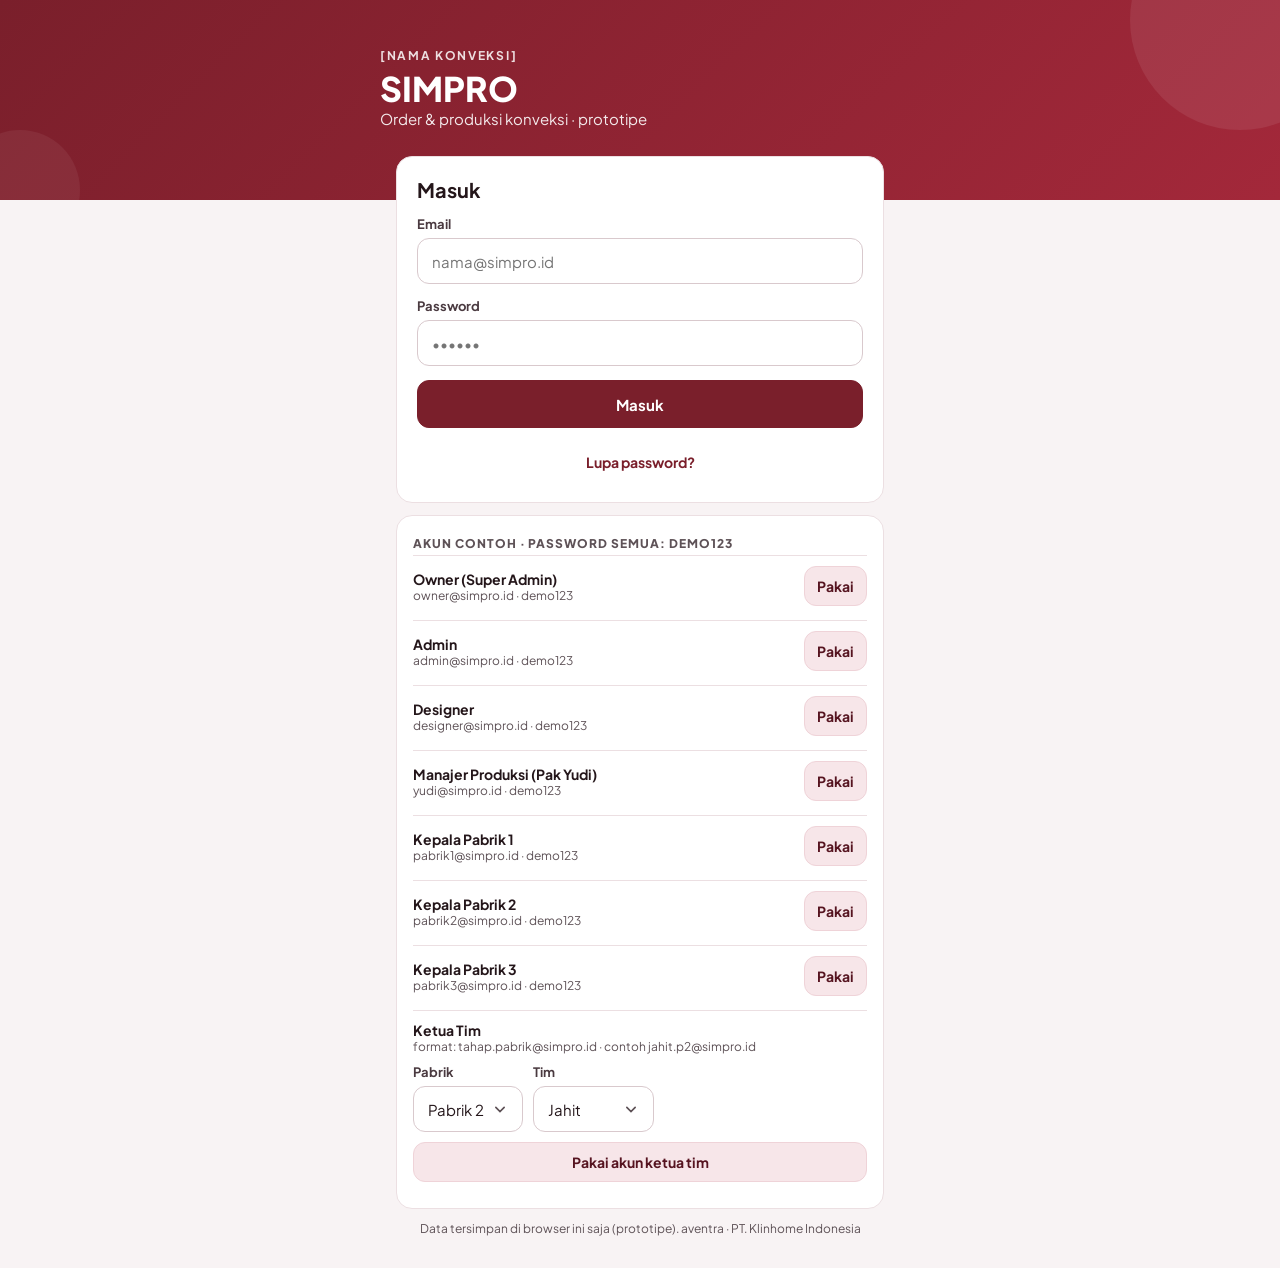
==== indokonveksi/index.html @ 664aac43 "Rename index (29).html to index.html" ====
<!doctype html>
<html lang="id">
<head>
<meta charset="utf-8">
<meta name="viewport" content="width=device-width, initial-scale=1, viewport-fit=cover">
<meta name="theme-color" content="#7A1F2B">
<title>SIMPRO Konveksi · Prototipe</title>
<link rel="preconnect" href="https://fonts.googleapis.com">
<link href="https://fonts.googleapis.com/css2?family=Plus+Jakarta+Sans:wght@400;500;600;700;800&display=swap" rel="stylesheet">
<style>
:root{
  --m:#7A1F2B; --m2:#A3283A; --md:#561420; --tint:#F7E6E9; --tint2:#EFD3D8;
  --ink:#24161A; --muted:#5E5257; --bg:#F8F3F4; --line:#ECDfE2; --card:#FFFFFF;
  --ok:#15803D; --okbg:#DCFCE7; --bad:#B91C1C; --badbg:#FEE2E2; --warn:#B45309; --warnbg:#FEF3C7;
  --blue:#1E3A8A; --bluebg:#E0E9FF;
  --grad:linear-gradient(135deg,#7A1F2B 0%,#A3283A 100%);
}
*{box-sizing:border-box}
html,body{margin:0;background:var(--bg);color:var(--ink);font-family:'Plus Jakarta Sans',system-ui,-apple-system,sans-serif;-webkit-tap-highlight-color:transparent}
html.no-scroll{overflow:hidden}
body{min-height:100vh}
a{color:var(--m)}
button,input,select,textarea{font-family:inherit;font-size:15px;color:var(--ink)}
img{max-width:100%}
.hidden{display:none!important}

/* layout */
.app{display:flex;min-height:100vh}
.side{display:none}
.col{flex:1;min-width:0;display:flex;flex-direction:column}
.hd{position:sticky;top:0;z-index:20;background:var(--grad);color:#fff;overflow:hidden;padding:14px 16px 16px}
.hd::before,.hd::after,.hero::before,.bn::before{content:"";position:absolute;border-radius:50%;background:rgba(255,255,255,.07);pointer-events:none}
.hd::before{width:180px;height:180px;right:-50px;top:-80px}
.hd::after{width:90px;height:90px;right:80px;top:30px;background:rgba(255,255,255,.05)}
.hd-row{position:relative;display:flex;align-items:center;gap:6px;max-width:880px;margin:0 auto}
.hd-t{flex:1;min-width:0}
.hd-t b{display:block;font-size:19px;line-height:25px;font-weight:800;white-space:nowrap;overflow:hidden;text-overflow:ellipsis}
.hd-t span{display:block;font-size:13px;color:rgba(255,255,255,.85);white-space:nowrap;overflow:hidden;text-overflow:ellipsis}
.ib{position:relative;width:44px;height:44px;flex:none;display:flex;align-items:center;justify-content:center;border:none;background:transparent;color:#fff;border-radius:12px;cursor:pointer;text-decoration:none}
.ib:active{background:rgba(255,255,255,.12)}
.dot{position:absolute;top:6px;right:5px;min-width:18px;height:18px;padding:0 5px;border-radius:9px;background:#FCD34D;color:#5A1420;font-size:11px;font-weight:800;display:flex;align-items:center;justify-content:center;animation:pulse 1.6s ease-in-out infinite}
@keyframes pulse{0%,100%{box-shadow:0 0 0 0 rgba(252,211,77,.6)}50%{box-shadow:0 0 0 6px rgba(252,211,77,0)}}
.mn{width:100%;max-width:880px;margin:0 auto;padding:16px 16px 100px;display:flex;flex-direction:column;gap:12px}
.hero{position:relative;overflow:hidden;background:var(--grad);color:#fff;border-radius:0 0 22px 22px;margin:-16px -16px 0;padding:6px 20px 22px}
.hero::before{width:160px;height:160px;left:-50px;bottom:-90px}
.hero small{display:block;font-size:13px;color:rgba(255,255,255,.85)}
.hero .big{font-size:32px;line-height:38px;font-weight:800}

/* bottom nav */
.bn{position:fixed;left:0;right:0;bottom:0;z-index:30;height:calc(68px + env(safe-area-inset-bottom));padding-bottom:env(safe-area-inset-bottom);display:flex;background:var(--grad);overflow:hidden}
.bn::before{width:150px;height:150px;left:-40px;bottom:-80px}
.bn a,.bn button{position:relative;flex:1;display:flex;flex-direction:column;align-items:center;gap:3px;padding-top:7px;border:none;background:none;color:rgba(255,255,255,.85);font-size:11px;font-weight:600;text-decoration:none;cursor:pointer}
.bn .ic{width:50px;height:30px;border-radius:15px;display:flex;align-items:center;justify-content:center}
.bn .on{color:#fff;font-weight:800}
.bn .on .ic{background:#fff;color:var(--m);animation:pop 1.6s ease}
@keyframes pop{0%{transform:scale(.8)}20%{transform:scale(1.08)}40%,100%{transform:scale(1)}}

@media(min-width:900px){
  .side{display:flex;flex-direction:column;gap:4px;width:250px;flex:none;position:sticky;top:0;height:100vh;padding:20px 14px;background:var(--grad);color:#fff;overflow-y:auto}
  .side .brand{padding:6px 10px 18px}
  .side .brand b{display:block;font-size:22px;font-weight:800}
  .side .brand span{font-size:12px;color:rgba(255,255,255,.8)}
  .side a{display:flex;align-items:center;gap:12px;min-height:44px;padding:0 12px;border-radius:12px;color:rgba(255,255,255,.9);text-decoration:none;font-weight:600;font-size:14px}
  .side a.on{background:#fff;color:var(--m);font-weight:800}
  .side .out{margin-top:auto;background:var(--bad);color:#fff;justify-content:center}
  .bn{display:none}
  .mn{padding-bottom:40px}
}

/* blocks */
.card{background:var(--card);border:1px solid var(--line);border-radius:16px;padding:16px;display:flex;flex-direction:column;gap:10px}
.card.tight{gap:0;padding:4px 16px}
.sec{font-size:12px;font-weight:800;letter-spacing:.08em;color:var(--muted);margin-top:4px;text-transform:uppercase}
.row{display:flex;gap:10px;align-items:center}
.row>*{min-width:0}
.wrap{flex-wrap:wrap}
.grow{flex:1}
.grid2{display:grid;grid-template-columns:repeat(2,minmax(0,1fr));gap:10px}
@media(min-width:700px){.grid4{grid-template-columns:repeat(4,minmax(0,1fr))}}
.stat{background:#fff;border:1px solid var(--line);border-radius:16px;padding:14px;display:flex;flex-direction:column;gap:4px;text-decoration:none;color:var(--ink)}
.stat span{font-size:12px;font-weight:700;color:var(--muted)}
.stat b{font-size:24px;font-weight:800}
.kv{display:flex;justify-content:space-between;gap:12px;font-size:14px;line-height:20px}
.kv span:first-child{color:var(--muted)}
.kv span:last-child{text-align:right;font-weight:600}
.mut{color:var(--muted);font-size:13px}
.small{font-size:12px;color:var(--muted)}
.center{text-align:center}
.li{display:flex;justify-content:space-between;align-items:center;gap:10px;padding:12px 0;border-top:1px solid var(--line);text-decoration:none;color:var(--ink)}
.li:first-child{border-top:none}
.li .t{display:flex;flex-direction:column;gap:2px;min-width:0}
.li .t b{font-size:14px}
.li .t span{font-size:13px;color:var(--muted)}
.pill{display:inline-flex;align-items:center;padding:3px 10px;border-radius:999px;font-size:12px;font-weight:700;white-space:nowrap;background:#F1ECEE;color:#4A3A40}
.pill.ok{background:var(--okbg);color:#14532D}.pill.bad{background:var(--badbg);color:#7F1D1D}.pill.warn{background:var(--warnbg);color:#78350F}.pill.blue{background:var(--bluebg);color:var(--blue)}.pill.m{background:var(--m);color:#fff}
.pills{display:flex;gap:6px;flex-wrap:wrap}

/* buttons & inputs */
.btn{display:flex;align-items:center;justify-content:center;gap:8px;min-height:48px;padding:0 16px;border-radius:12px;font-size:15px;font-weight:700;text-decoration:none;cursor:pointer;border:1px solid var(--m);background:var(--m);color:#fff;width:100%;transition:transform .08s}
.btn:active{transform:scale(.98)}
.btn.ok{background:var(--ok);border-color:var(--ok)}
.btn.danger{background:#fff;color:var(--bad);border:1.5px solid var(--bad)}
.btn.red{background:var(--bad);border-color:var(--bad)}
.btn.light{background:var(--tint);color:var(--md);border-color:var(--tint2)}
.btn.ghost{background:#fff;color:var(--m);border:1.5px solid var(--m)}
.btn.wa{background:#0B7C70;border-color:#0B7C70}
.btn.sm{min-height:40px;font-size:14px;padding:0 12px}
.btn[disabled]{opacity:.5;cursor:not-allowed}
.btns{display:flex;gap:10px}
.btns>*{flex:1}
.shake{animation:shake 2.4s ease-in-out infinite}
@keyframes shake{0%,88%,100%{transform:translateX(0)}90%{transform:translateX(-3px)}92%{transform:translateX(3px)}94%{transform:translateX(-2px)}96%{transform:translateX(2px)}}
.fld{display:flex;flex-direction:column;gap:6px;min-width:0}
.fld label{font-size:13px;font-weight:700;color:#4A3A40}
.inp{width:100%;min-height:46px;padding:0 14px;border:1px solid #D9C9CD;border-radius:12px;background:#fff;font-size:15px}
textarea.inp{padding:12px 14px;min-height:84px;resize:vertical}
.inp:focus{outline:2px solid var(--m2);outline-offset:1px;border-color:transparent}
select.inp{appearance:none;background-image:url("data:image/svg+xml,%3Csvg xmlns='http://www.w3.org/2000/svg' width='20' height='20' viewBox='0 0 24 24'%3E%3Cpath d='M7 10l5 5 5-5' fill='none' stroke='%235E5257' stroke-width='2' stroke-linecap='round'/%3E%3C/svg%3E");background-repeat:no-repeat;background-position:right 12px center;padding-right:38px}
.chips{display:flex;gap:8px;overflow-x:auto;padding-bottom:2px;scrollbar-width:none}
.chip{flex:none;min-height:38px;padding:0 14px;border-radius:999px;border:1px solid #D9C9CD;background:#fff;color:#4A3A40;font-size:13px;font-weight:700;display:flex;align-items:center;text-decoration:none;cursor:pointer;white-space:nowrap}
.chip.on{background:var(--m);border-color:var(--m);color:#fff}
.tog{display:flex;align-items:center;justify-content:center;gap:6px;min-height:44px;border-radius:12px;border:1px solid #D9C9CD;background:#fff;font-weight:700;font-size:14px;cursor:pointer;flex:1;position:relative}
.tog input{position:absolute;opacity:0;inset:0;cursor:pointer}
.tog:has(input:checked){background:var(--m);border-color:var(--m);color:#fff}
.chk{display:flex;align-items:center;gap:12px;min-height:44px;font-size:15px;cursor:pointer}
.chk input{width:22px;height:22px;accent-color:var(--m)}
.sizes{display:grid;grid-template-columns:repeat(6,minmax(0,1fr));gap:6px}
.sizes .fld label{text-align:center;font-weight:800}
.sizes .inp{text-align:center;padding:0 4px;font-weight:700}
.tabs{display:flex;gap:4px;padding:4px;border-radius:12px;background:#EEE3E5;overflow-x:auto;scrollbar-width:none}
.tabs a{flex:1;min-height:42px;padding:0 10px;display:flex;align-items:center;justify-content:center;border-radius:10px;font-size:14px;font-weight:700;color:#4A3A40;text-decoration:none;white-space:nowrap}
.tabs a.on{background:#fff;color:var(--m);font-weight:800;box-shadow:0 1px 3px rgba(36,22,26,.12)}
.fab{position:fixed;right:18px;bottom:calc(84px + env(safe-area-inset-bottom));z-index:25;width:56px;height:56px;border-radius:28px;background:var(--m);color:#fff;display:flex;align-items:center;justify-content:center;box-shadow:0 6px 18px rgba(122,31,43,.35);text-decoration:none}
@media(min-width:900px){.fab{bottom:28px}}

/* timeline */
.tl{display:flex;flex-direction:column}
.tl-i{position:relative;display:flex;gap:14px;padding-bottom:16px}
.tl-i:not(:last-child)::after{content:"";position:absolute;left:7px;top:22px;bottom:-4px;width:2px;background:#E5D9DC}
.tl-i.done:not(:last-child)::after{background:var(--ok)}
.tl-d{position:relative;width:16px;height:16px;flex:none;margin-top:3px;border-radius:8px;background:#CDBFC3}
.tl-i.done .tl-d{background:var(--ok)}
.tl-i.now .tl-d{background:var(--m);box-shadow:0 0 0 5px var(--tint2)}
.tl-i.rw .tl-d{background:var(--bad)}
.tl-i.skip{opacity:.55}
.tl-b{flex:1;display:flex;flex-direction:column;gap:2px;min-width:0}
.tl-b b{font-size:15px}
.tl-i.now .tl-b>b{color:var(--m)}
.photos{display:flex;gap:8px;overflow-x:auto;margin-top:6px}
.ph{width:84px;height:68px;flex:none;border-radius:10px;object-fit:cover;background:#EEE3E5;border:1px solid var(--line);cursor:zoom-in}

/* kanban */
.kan{display:flex;gap:10px;overflow-x:auto;padding-bottom:8px;align-items:flex-start}
.kcol{flex:none;width:220px;display:flex;flex-direction:column;gap:8px;padding:10px;border-radius:14px;background:#EFE4E6}
.kcol h4{margin:0;padding:2px 4px;display:flex;justify-content:space-between;font-size:14px}
.kc{display:flex;flex-direction:column;gap:5px;padding:12px;border-radius:12px;background:#fff;border:1px solid var(--line);text-decoration:none;color:var(--ink);font-size:13px}
.kc.late{border:1.5px solid var(--bad)}

/* chat */
.bub{max-width:85%;padding:10px 12px;font-size:14px;line-height:20px;white-space:pre-wrap;word-break:break-word}
.bub.in{align-self:flex-start;background:#fff;border:1px solid var(--line);border-radius:14px 14px 14px 4px}
.bub.out{align-self:flex-end;background:var(--tint);border-radius:14px 14px 4px 14px}
.bub small{display:block;font-size:11px;color:var(--muted);margin-top:4px}
.av{width:44px;height:44px;flex:none;border-radius:22px;background:var(--tint);color:var(--md);display:flex;align-items:center;justify-content:center;font-weight:800}
.badge{min-width:22px;height:22px;padding:0 6px;border-radius:11px;background:var(--bad);color:#fff;font-size:12px;font-weight:800;display:inline-flex;align-items:center;justify-content:center}

/* sheet, toast */
.ov{position:fixed;inset:0;z-index:50;background:rgba(36,22,26,.5);display:flex;align-items:flex-end;justify-content:center;animation:fade .15s}
.sh{width:100%;max-width:560px;max-height:90vh;overflow-y:auto;background:#fff;border-radius:22px 22px 0 0;padding:18px 16px calc(22px + env(safe-area-inset-bottom));display:flex;flex-direction:column;gap:14px;animation:up .2s ease}
@media(min-width:900px){.ov{align-items:center}.sh{border-radius:22px}}
.sh-h{display:flex;justify-content:space-between;align-items:center;gap:10px}
.sh-h b{font-size:18px}
@keyframes fade{from{opacity:0}}@keyframes up{from{transform:translateY(40px);opacity:.4}}
.toast{position:fixed;left:50%;bottom:calc(90px + env(safe-area-inset-bottom));transform:translateX(-50%);z-index:60;max-width:92vw;padding:12px 18px;border-radius:12px;background:#24161A;color:#fff;font-size:14px;font-weight:600;box-shadow:0 8px 24px rgba(0,0,0,.25);animation:up .2s}
.alert{padding:12px 14px;border-radius:12px;font-size:14px;line-height:20px}
.alert.warn{background:var(--warnbg);color:#78350F}.alert.bad{background:var(--badbg);color:#7F1D1D}.alert.ok{background:var(--okbg);color:#14532D}.alert.info{background:var(--tint);color:var(--md)}
.bars{display:flex;align-items:flex-end;gap:10px;height:120px}
.bars div{flex:1;display:flex;flex-direction:column;align-items:center;gap:6px;justify-content:flex-end;height:100%}
.bars i{display:block;width:100%;border-radius:6px 6px 2px 2px;background:var(--tint2)}
.bars div:last-child i{background:var(--m)}
.bars span{font-size:11px;color:var(--muted)}
.meter{height:10px;border-radius:5px;background:#EFE4E6;overflow:hidden}.meter i{display:block;height:100%;background:var(--m);border-radius:5px}
.prev{height:220px;border-radius:12px;background:#F1E8EA;display:flex;align-items:center;justify-content:center;overflow:hidden}
.prev img{width:100%;height:100%;object-fit:contain}
.vers{display:flex;gap:10px;overflow-x:auto;padding-bottom:4px}
.ver{flex:none;width:108px;display:flex;flex-direction:column;gap:6px;padding:8px;border-radius:14px;background:#fff;border:1px solid var(--line);text-decoration:none;color:var(--ink)}
.ver.on{border:2px solid var(--m)}
.ver .th{height:80px;border-radius:10px;background:#F1E8EA;display:flex;align-items:center;justify-content:center;overflow:hidden;font-weight:800;color:var(--muted)}
.ver .th img{width:100%;height:100%;object-fit:cover}

/* login */
.login{min-height:100vh;display:flex;flex-direction:column}
.lg-top{position:relative;overflow:hidden;background:var(--grad);color:#fff;padding:48px 24px 72px}
.lg-top::before{content:"";position:absolute;width:220px;height:220px;border-radius:50%;right:-70px;top:-90px;background:rgba(255,255,255,.08)}
.lg-top::after{content:"";position:absolute;width:120px;height:120px;border-radius:50%;left:-40px;bottom:-50px;background:rgba(255,255,255,.06)}
.lg-top>*{position:relative;max-width:520px;margin:0 auto}
.lg-body{width:100%;max-width:520px;margin:-44px auto 0;padding:0 16px 32px;display:flex;flex-direction:column;gap:12px;position:relative}
.acc{display:flex;align-items:center;gap:12px;padding:10px 0;border-top:1px solid var(--line)}
.acc:first-of-type{border-top:none}
.acc .t{flex:1;min-width:0}
.acc .t b{display:block;font-size:14px}
.acc .t span{display:block;font-size:12px;color:var(--muted);word-break:break-all}

/* tracking */
.trk-hero{position:relative;overflow:hidden;background:var(--grad);color:#fff;padding:24px 20px 28px}
.trk-hero::before{content:"";position:absolute;width:200px;height:200px;border-radius:50%;right:-60px;top:-80px;background:rgba(255,255,255,.08)}
.trk-hero>*{position:relative;max-width:640px;margin-left:auto;margin-right:auto}
.zoom{position:fixed;inset:0;z-index:70;background:rgba(0,0,0,.85);display:flex;align-items:center;justify-content:center;padding:16px}
.zoom img{max-height:90vh;border-radius:12px}

/* print */
.doc{max-width:760px;margin:0 auto;background:#fff;padding:32px;font-size:14px}
.doc h1{margin:0;font-size:22px;color:var(--m)}
.doc table{width:100%;border-collapse:collapse;margin-top:12px}
.doc th,.doc td{border-bottom:1px solid #E5D9DC;padding:8px 6px;text-align:left;vertical-align:top}
.doc th{background:var(--tint);color:var(--md);font-size:12px}
.doc .r{text-align:right}
@media print{.noprint{display:none!important}body{background:#fff}.doc{padding:0}}
</style>
</head>
<body>
<div id="root"></div>
<script>
'use strict';
/* =========================================================
   SIMPRO Konveksi — prototipe (data tersimpan di browser)
   ========================================================= */
const KEY = 'simpro_demo_v1', SKEY = 'simpro_sess_v1', PASS = 'demo123';
const STAGES = [['kain','Kain'],['cutting','Cutting'],['jahit','Jahit'],['bordir','Bordir'],['sablon','Sablon'],['jahit_apd','Jahit APD'],['finishing','Finishing'],['qc','QC'],['packing','Packing']];
const SN = Object.fromEntries(STAGES);
const OPTIONAL = ['bordir','sablon','jahit_apd'];
const SIZES = ['S','M','L','XL','XXL','XXXL'];
const ROLES = {owner:'Owner',admin:'Admin',designer:'Designer',manajer:'Manajer Produksi',kepala:'Kepala Pabrik',ketua:'Ketua Tim'};
const ORDER_ST = {menunggu_desain:['Menunggu Desain','n'],revisi_desain:['Revisi Desain','warn'],siap_spk:['Siap SPK','blue'],produksi:['Produksi','blue'],selesai_produksi:['Selesai Produksi','ok'],dikirim:['Dikirim','ok'],selesai:['Selesai','ok'],batal:['Batal','bad']};
const SPK_ST = {dikirim:['Dikirim','n'],negosiasi:['Negosiasi','warn'],diterima:['Diterima','ok'],ditolak:['Ditolak','bad'],selesai:['Selesai','ok']};
const STG_ST = {belum:['Belum','n'],menunggu:['Menunggu','warn'],dikerjakan:['Dikerjakan','blue'],selesai:['Selesai','ok'],rework:['Rework','bad'],dilewati:['Dilewati','n'],menunggu_rework:['Tunggu rework','warn']};
const INV_ST = {belum_bayar:['Belum Bayar','bad'],dp:['DP','warn'],lunas:['Lunas','ok'],jatuh_tempo:['Jatuh Tempo','bad']};
const DES_ST = {diajukan:['Diajukan','blue'],revisi:['Revisi','warn'],disetujui:['Disetujui','ok']};
const CHAT_ST = {baru:['Baru','bad'],diproses:['Diproses','warn'],selesai:['Selesai','ok']};
const PAY_T = {dp:'DP',cicilan:'Cicilan',pelunasan:'Pelunasan'};

/* ---------- icons ---------- */
const IC = {
 home:'M3 11 L12 4 L21 11 V20 H14 V14 H10 V20 H3 Z', chat:'M4 5 H20 V16 H9 L5 20 V16 H4 Z',
 order:'M8 3 H16 V6 H8 Z M6 5 H5 V21 H19 V5 H18 M9 11 H15 M9 15 H13', invoice:'M6 3 H18 V21 L15 19 L12 21 L9 19 L6 21 Z M9 8 H15 M9 12 H15',
 more:'M4 4 H10 V10 H4 Z M14 4 H20 V10 H14 Z M4 14 H10 V20 H4 Z M14 14 H20 V20 H14 Z', spk:'M6 3 H14 L18 7 V21 H6 Z M14 3 V7 H18 M9 13 H15 M9 17 H13',
 board:'M4 4 H8 V20 H4 Z M10 4 H14 V14 H10 Z M16 4 H20 V17 H16 Z', chart:'M4 20 H20 M7 16 V11 M12 16 V6 M17 16 V9',
 task:'M4 12 L9 17 L20 6', clock:'M12 3 A9 9 0 1 0 12.01 3 Z M12 7 V12 L15 14', bell:'M6 16 V11 A6 6 0 0 1 18 11 V16 L20 18 H4 Z M10 21 H14',
 user:'M12 12 A4 4 0 1 0 12 4 A4 4 0 1 0 12 12 Z M4 21 C4 15 20 15 20 21', camera:'M4 8 H8 L10 5 H14 L16 8 H20 V19 H4 Z M12 16 A3 3 0 1 0 12 10 A3 3 0 1 0 12 16 Z',
 pen:'M4 20 L8 19 L19 8 L16 5 L5 16 Z', back:'M15 5 L8 12 L15 19', search:'M11 18 A7 7 0 1 0 11 4 A7 7 0 1 0 11 18 Z M16 16 L21 21',
 wa:'M5 19 L6 15 A8 8 0 1 1 9 18 Z', plus:'M12 5 V19 M5 12 H19', gear:'M12 15 A3 3 0 1 0 12 9 A3 3 0 1 0 12 15 Z M12 2 V5 M12 19 V22 M2 12 H5 M19 12 H22 M5 5 L7 7 M17 17 L19 19 M5 19 L7 17 M17 7 L19 5',
 file:'M6 3 H14 L18 7 V21 H6 Z M14 3 V7 H18', out:'M10 4 H5 V20 H10 M15 8 L19 12 L15 16 M19 12 H9', x:'M6 6 L18 18 M18 6 L6 18', send:'M4 12 L20 4 L14 20 L11 13 Z',
 print:'M7 8 V3 H17 V8 M7 17 H5 V9 H19 V17 H17 M7 14 H17 V21 H7 Z', link:'M10 14 L14 10 M8 12 L6 14 A3 3 0 0 0 10 18 L12 16 M16 12 L18 10 A3 3 0 0 0 14 6 L12 8'
};
const ic = (n, s = 22) => `<svg width="${s}" height="${s}" viewBox="0 0 24 24" aria-hidden="true" style="flex:none"><path d="${IC[n]}" fill="none" stroke="currentColor" stroke-width="2" stroke-linecap="round" stroke-linejoin="round"/></svg>`;

/* ---------- helpers ---------- */
const $ = (s, el = document) => el.querySelector(s);
const esc = v => String(v ?? '').replace(/[&<>"']/g, c => ({'&':'&amp;','<':'&lt;','>':'&gt;','"':'&quot;',"'":'&#39;'}[c]));
const uid = () => Math.random().toString(36).slice(2, 10);
const token = () => Array.from(crypto.getRandomValues(new Uint8Array(20)), b => b.toString(16).padStart(2, '0')).join('');
const rp = n => 'Rp\u00a0' + Math.round(Number(n) || 0).toLocaleString('id-ID');
const num = v => Number(String(v ?? '').replace(/[^\d-]/g, '')) || 0;
const pad = n => String(n).padStart(2, '0');
const ymd = d => `${d.getFullYear()}-${pad(d.getMonth() + 1)}-${pad(d.getDate())}`;
const today = () => ymd(new Date());
const addDays = (s, n) => { const d = new Date(s + 'T00:00:00'); d.setDate(d.getDate() + n); return ymd(d); };
const daysTo = s => Math.round((new Date(s + 'T00:00:00') - new Date(today() + 'T00:00:00')) / 864e5);
const BLN = ['Jan','Feb','Mar','Apr','Mei','Jun','Jul','Agu','Sep','Okt','Nov','Des'];
const fd = s => { if (!s) return '-'; const d = new Date(s.length <= 10 ? s + 'T00:00:00' : s); return `${d.getDate()} ${BLN[d.getMonth()]} ${d.getFullYear()}`; };
const ft = s => { if (!s) return '-'; const d = new Date(s); return `${d.getDate()} ${BLN[d.getMonth()]} ${pad(d.getHours())}.${pad(d.getMinutes())}`; };
const now = () => new Date().toISOString();
const pill = (map, k) => { const v = map[k] || [k, 'n']; return `<span class="pill ${v[1]}">${esc(v[0])}</span>`; };
const kv = (k, v, cls = '') => `<div class="kv"><span>${k}</span><span class="${cls}">${v}</span></div>`;
const fld = (label, name, val = '', opt = {}) => {
  const id = 'f_' + name + '_' + uid().slice(0, 4);
  const attrs = `id="${id}" name="${name}" class="inp" ${opt.req ? 'required' : ''} ${opt.ph ? `placeholder="${esc(opt.ph)}"` : ''} ${opt.attr || ''}`;
  let ctl;
  if (opt.sel) ctl = `<select ${attrs}>${opt.sel.map(o => { const [v, t] = Array.isArray(o) ? o : [o, o]; return `<option value="${esc(v)}" ${String(v) === String(val) ? 'selected' : ''}>${esc(t)}</option>`; }).join('')}</select>`;
  else if (opt.area) ctl = `<textarea ${attrs}>${esc(val)}</textarea>`;
  else ctl = `<input type="${opt.type || 'text'}" value="${esc(val)}" ${opt.num ? 'inputmode="numeric"' : ''} ${attrs}>`;
  return `<div class="fld"><label for="${id}">${label}</label>${ctl}${opt.hint ? `<div class="small">${opt.hint}</div>` : ''}</div>`;
};
const photoPh = (t = 'Foto contoh') => 'data:image/svg+xml;utf8,' + encodeURIComponent(`<svg xmlns="http://www.w3.org/2000/svg" width="320" height="240"><defs><pattern id="p" width="16" height="16" patternUnits="userSpaceOnUse" patternTransform="rotate(45)"><rect width="8" height="16" fill="#EAD7DB"/></pattern></defs><rect width="320" height="240" fill="#F5EBED"/><rect width="320" height="240" fill="url(#p)"/><text x="160" y="128" text-anchor="middle" font-family="sans-serif" font-size="22" font-weight="700" fill="#7A1F2B">${t}</text></svg>`);

function fileToData(file, max = 1000, q = 0.7) {
  return new Promise(res => {
    if (!file || !file.type.startsWith('image/')) return res(null);
    const url = URL.createObjectURL(file), img = new Image();
    img.onload = () => {
      const r = Math.min(1, max / Math.max(img.width, img.height));
      const c = document.createElement('canvas'); c.width = Math.round(img.width * r); c.height = Math.round(img.height * r);
      c.getContext('2d').drawImage(img, 0, 0, c.width, c.height); URL.revokeObjectURL(url);
      res(c.toDataURL('image/jpeg', q));
    };
    img.onerror = () => res(null); img.src = url;
  });
}

/* ---------- data ---------- */
let DB;
function save() {
  try { localStorage.setItem(KEY, JSON.stringify(DB)); }
  catch (e) { toast('Penyimpanan browser penuh. Hapus beberapa foto atau reset data contoh.'); }
}
function load() {
  try { DB = JSON.parse(localStorage.getItem(KEY)); } catch (e) { DB = null; }
  if (!DB || DB.v !== 1) { DB = seed(); save(); }
}
function nextNo(p, at = new Date()) {
  const k = p + String(at.getFullYear()).slice(2) + pad(at.getMonth() + 1);
  DB.seq[k] = (DB.seq[k] || 0) + 1;
  return `${p}-${k.slice(p.length)}-${String(DB.seq[k]).padStart(4, '0')}`;
}
const me = () => DB.users.find(u => u.id === localStorage.getItem(SKEY) && u.active);
const U = id => DB.users.find(u => u.id === id);
const C = id => DB.customers.find(c => c.id === id);
const O = id => DB.orders.find(o => o.id === id);
const F = id => DB.factories.find(f => f.id === id);
const T = id => DB.teams.find(t => t.id === id);
const spkOf = oid => DB.spks.filter(s => s.orderId === oid && s.status !== 'ditolak').slice(-1)[0];
const stagesOf = sid => DB.stages.filter(s => s.spkId === sid).sort((a, b) => a.seq - b.seq);
const invOf = oid => DB.invoices.find(i => i.orderId === oid);
const photosOf = stid => DB.photos.filter(p => p.stageId === stid);
const designsOf = oid => DB.designs.filter(d => d.orderId === oid).sort((a, b) => a.version - b.version);
const qtyItem = it => SIZES.reduce((s, z) => s + (num(it.sizes[z])), 0);
const qtyOrder = o => o.items.reduce((s, it) => s + qtyItem(it), 0);
const totalOrder = o => o.items.reduce((s, it) => s + qtyItem(it) * num(it.price), 0);
const canPrice = u => u && (u.role === 'owner' || u.role === 'manajer');
const itemsTxt = o => o.items.map(it => `${it.product} ${it.color}`).join(', ');
function curStage(spk) {
  if (!spk) return null; const st = stagesOf(spk.id);
  return st.find(s => s.status === 'rework') || st.find(s => s.status === 'dikerjakan') || st.find(s => s.status === 'menunggu') || st.find(s => s.status === 'menunggu_rework') || null;
}
function spkWarn(spk) {
  if (!spk || spk.status !== 'diterima') return null;
  const qc = stagesOf(spk.id).find(s => s.type === 'qc');
  if (qc && qc.status !== 'belum') return null;
  const d = daysTo(spk.deadline);
  if (d < 0) return [`Lewat ${-d} hari`, 'bad'];
  if (d <= 2) return [d === 0 ? 'Hari ini' : `H-${d}`, 'warn'];
  return null;
}
function recalc(inv) {
  inv.paid = DB.payments.filter(p => p.invoiceId === inv.id).reduce((s, p) => s + num(p.amount), 0);
  inv.balance = Math.max(0, inv.total - inv.paid);
  inv.status = inv.paid >= inv.total ? 'lunas' : (daysTo(inv.due) < 0 ? 'jatuh_tempo' : (inv.paid > 0 ? 'dp' : 'belum_bayar'));
}
function log(entity, id, action, oldv, newv) {
  const u = me(); DB.logs.unshift({ id: uid(), at: now(), userId: u ? u.id : null, entity, entityId: id, action, old: oldv ?? null, new: newv ?? null });
  DB.logs = DB.logs.slice(0, 400);
}
function notify(userIds, msg, link) {
  [].concat(userIds).filter(Boolean).forEach(uidv => DB.notifs.unshift({ id: uid(), userId: uidv, msg, link, at: now(), read: false }));
  DB.notifs = DB.notifs.slice(0, 500);
}
const usersBy = (role, extra = () => true) => DB.users.filter(u => u.role === role && u.active && extra(u)).map(u => u.id);
const trackUrl = o => location.href.split('#')[0] + '#/t/' + o.token;

/* ---------- seed (data contoh) ---------- */
function seed() {
  const d = { v: 1, seq: {}, users: [], factories: [], teams: [], products: ['Kaos lengan pendek','Kaos lengan panjang','Kemeja PDH','Polo','Jaket','Seragam'], materials: ['Cotton combed 30s','Cotton combed 24s','Drill','Lacoste','Fleece','American drill'],
    customers: [], chats: [], orders: [], designs: [], comments: [], spks: [], nego: [], stages: [], photos: [], qc: [], invoices: [], payments: [], notifs: [], logs: [], warned: {} };
  DB = d;
  const add = (id, name, email, role, extra = {}) => d.users.push({ id, name, email, role, active: true, factoryId: null, teamId: null, ...extra });
  add('u_owner', 'Bu Ratna', 'owner@simpro.id', 'owner');
  add('u_admin', 'Rina', 'admin@simpro.id', 'admin');
  add('u_design', 'Andi', 'designer@simpro.id', 'designer');
  add('u_yudi', 'Pak Yudi', 'yudi@simpro.id', 'manajer');
  const heads = { p1: 'Pak Bambang', p2: 'Bu Sari', p3: 'Pak Agus' };
  const leaders = ['Joko','Wati','Dimas','Nur','Eko','Lilis','Rudi','Tika','Hadi'];
  ['p1','p2','p3'].forEach((fid, fi) => {
    d.factories.push({ id: fid, name: 'Pabrik ' + (fi + 1), address: '(alamat contoh)', headId: 'u_head_' + fid, active: true });
    add('u_head_' + fid, heads[fid], `pabrik${fi + 1}@simpro.id`, 'kepala', { factoryId: fid });
    STAGES.forEach(([k, n], si) => {
      const tid = `t_${fid}_${k}`, lid = `u_${fid}_${k}`;
      d.teams.push({ id: tid, name: 'Tim ' + n, factoryId: fid, stage: k, leaderId: lid });
      add(lid, `${leaders[si]} (${n} P${fi + 1})`, `${k.replace('_', '')}.p${fi + 1}@simpro.id`, 'ketua', { factoryId: fid, teamId: tid });
    });
  });
  const cust = (name, phone, addr) => { const c = { id: uid(), name, phone, address: addr, email: '' }; d.customers.push(c); return c; };
  const c1 = cust('Dewi · Komunitas Lari Malang', '6281234567001', 'Malang');
  const c2 = cust('SMK Bina Karya', '6281234567002', 'Batu');
  const c3 = cust('Klinik Sehat Sentosa', '6281234567003', 'Malang');
  const c4 = cust('PT Sinar Abadi', '6281234567004', 'Surabaya');
  const c5 = cust('Event Run Nusantara', '6281234567005', 'Surabaya');
  const c6 = cust('Toko Batik Asri', '6281234567006', 'Pasuruan');
  const t0 = Date.now(), ago = h => new Date(t0 - h * 36e5).toISOString();
  d.chats.push({ id: uid(), customerId: c1.id, phone: c1.phone, name: 'Dewi Komunitas Lari', status: 'diproses', unread: 0, lastAt: ago(30), msgs: [
    { dir: 'in', body: 'Kak, mau pesan kaos komunitas 240 pcs, sablon depan belakang. Bisa selesai akhir bulan?', at: ago(200) },
    { dir: 'out', body: 'Bisa kak, boleh kirim logo & rincian ukurannya ya.', at: ago(199), by: 'u_admin' },
    { dir: 'in', body: 'Desain v2 sudah oke kak, lanjut produksi', at: ago(30) }] });
  d.chats.push({ id: uid(), customerId: null, phone: '6285711223301', name: 'Pak Hendra', status: 'baru', unread: 2, lastAt: ago(2), msgs: [
    { dir: 'in', body: 'Selamat siang, untuk seragam kantor bahan drill minimal order berapa ya?', at: ago(3) },
    { dir: 'in', body: 'Rencana 60 orang, ada bordir logo di dada.', at: ago(2) }] });
  d.chats.push({ id: uid(), customerId: null, phone: '6289900112233', name: 'Lina Store', status: 'baru', unread: 1, lastAt: ago(1), msgs: [
    { dir: 'in', body: 'Halo kak, bisa bikin hoodie 100 pcs? Minta pricelist ya', at: ago(1) }] });

  const mkOrder = (c, items, flags, dlDays, dp, status, createdH, notes = '') => {
    const at = new Date(t0 - createdH * 36e5);
    const o = { id: uid(), no: nextNo('ORD', at), customerId: c.id, items, needsBordir: !!flags.b, needsSablon: !!flags.s, needsApd: !!flags.a, deadline: addDays(today(), dlDays), dp, status, notes, token: token(), createdAt: at.toISOString(), createdBy: 'u_admin', cancelReason: '' };
    d.orders.push(o); return o;
  };
  const it = (product, material, color, sz, price) => ({ product, material, color, sizes: Object.fromEntries(SIZES.map((z, i) => [z, sz[i] || 0])), price });
  const mkDesign = (o, v, status, final, h) => { const ds = { id: uid(), orderId: o.id, version: v, name: `desain-v${v}.png`, src: photoPh('Desain v' + v), status, final, by: 'u_design', at: ago(h), note: '' }; d.designs.push(ds); return ds; };
  const mkSpk = (o, fid, status, propose, agreed, h, stagesSel) => {
    const at = new Date(t0 - h * 36e5);
    const s = { id: uid(), no: nextNo('SPK', at), orderId: o.id, factoryId: fid, deadline: addDays(o.deadline, -5), deadlineReason: '', proposed: propose, agreed, instructions: 'Ikuti desain final. Label leher cetak.', stages: stagesSel, status, by: 'u_yudi', at: at.toISOString(), reason: '' };
    d.spks.push(s); return s;
  };
  const mkStages = (spk, statuses, qty) => {
    STAGES.forEach(([k], i) => {
      const st = spk.stages.includes(k) ? (statuses[k] || 'belum') : 'dilewati';
      const s = { id: uid(), spkId: spk.id, type: k, seq: i + 1, teamId: `t_${spk.factoryId}_${k}`, status: st, qtyDone: st === 'selesai' ? qty : 0, qtyReject: 0, startedAt: ['selesai','dikerjakan'].includes(st) ? ago(120 - i * 10) : null, finishedAt: st === 'selesai' ? ago(100 - i * 10) : null, notes: '', rework: false, reworkQty: 0 };
      d.stages.push(s);
      if (st === 'selesai') [1, 2].forEach(n => d.photos.push({ id: uid(), stageId: s.id, src: photoPh(SN[k] + ' ' + n), caption: `Hasil ${SN[k]} (contoh)`, at: s.finishedAt, by: s.teamId }));
    });
  };
  const mkInv = (o, spk, h) => {
    const inv = { id: uid(), no: nextNo('INV', new Date(t0 - h * 36e5)), orderId: o.id, spkId: spk.id, total: totalOrder(o), paid: 0, balance: 0, due: o.deadline, status: 'belum_bayar', at: ago(h) };
    d.invoices.push(inv);
    if (o.dp > 0) d.payments.push({ id: uid(), invoiceId: inv.id, type: 'dp', amount: o.dp, date: today(), proof: null, by: 'u_admin', at: ago(h) });
    recalc(inv); return inv;
  };
  const base = ['kain','cutting','jahit','finishing','qc','packing'];
  // O1: produksi di Jahit (P2)
  const o1 = mkOrder(c1, [it('Kaos lengan pendek', 'Cotton combed 30s', 'Hitam', [20, 60, 80, 50, 20, 10], 85000)], { s: 1 }, 19, 6000000, 'produksi', 220, 'Sablon plastisol, logo dada kiri');
  mkDesign(o1, 1, 'revisi', false, 210); mkDesign(o1, 2, 'disetujui', true, 190);
  const s1 = mkSpk(o1, 'p2', 'diterima', 18000, 19500, 180, [...base, 'sablon']);
  d.nego.push({ id: uid(), spkId: s1.id, by: 'u_yudi', price: 18000, msg: 'Bahan disiapkan kantor.', action: 'usul', at: ago(180) });
  d.nego.push({ id: uid(), spkId: s1.id, by: 'u_head_p2', price: 21000, msg: 'Sablon 2 warna depan belakang, perlu lembur.', action: 'tawar', at: ago(176) });
  d.nego.push({ id: uid(), spkId: s1.id, by: 'u_yudi', price: 19500, msg: 'Kita tengahkan, deadline tetap.', action: 'tawar', at: ago(172) });
  d.nego.push({ id: uid(), spkId: s1.id, by: 'u_head_p2', price: 19500, msg: 'Oke, kami terima.', action: 'terima', at: ago(170) });
  mkStages(s1, { kain: 'selesai', cutting: 'selesai', jahit: 'dikerjakan' }, 240);
  mkInv(o1, s1, 170);
  // O2: hampir deadline (P1, finishing)
  const o2 = mkOrder(c2, [it('Kemeja PDH', 'American drill', 'Navy', [0, 40, 80, 60, 20, 0], 120000)], { b: 1 }, 6, 0, 'produksi', 400, 'Bordir logo sekolah lengan kiri');
  mkDesign(o2, 1, 'disetujui', true, 380);
  const s2 = mkSpk(o2, 'p1', 'diterima', 32000, 32000, 360, [...base, 'bordir']);
  d.nego.push({ id: uid(), spkId: s2.id, by: 'u_yudi', price: 32000, msg: '', action: 'usul', at: ago(360) });
  d.nego.push({ id: uid(), spkId: s2.id, by: 'u_head_p1', price: 32000, msg: 'Siap.', action: 'terima', at: ago(355) });
  mkStages(s2, { kain: 'selesai', cutting: 'selesai', jahit: 'selesai', bordir: 'selesai', finishing: 'dikerjakan' }, 200);
  mkInv(o2, s2, 355);
  // O3: desain diajukan
  const o3 = mkOrder(c3, [it('Polo', 'Lacoste', 'Putih', [10, 20, 30, 15, 5, 0], 95000)], { b: 1 }, 25, 2000000, 'menunggu_desain', 60);
  mkDesign(o3, 1, 'diajukan', false, 20);
  d.comments.push({ id: uid(), designId: d.designs.slice(-1)[0].id, by: 'u_design', body: 'Logo klinik di dada kiri, tulisan belakang kecil.', at: ago(20) });
  // O4: siap SPK
  const o4 = mkOrder(c4, [it('Jaket', 'Fleece', 'Abu tua', [0, 80, 120, 80, 20, 0], 175000)], { s: 1 }, 30, 15000000, 'siap_spk', 90);
  mkDesign(o4, 1, 'disetujui', true, 40);
  // O5: negosiasi SPK P3
  const o5 = mkOrder(c5, [it('Kaos lengan pendek', 'Cotton combed 24s', 'Merah', [50, 150, 150, 100, 50, 0], 55000)], { s: 1 }, 22, 10000000, 'siap_spk', 120);
  mkDesign(o5, 1, 'disetujui', true, 100);
  const s5 = mkSpk(o5, 'p3', 'negosiasi', 12000, null, 20, [...base, 'sablon']);
  d.nego.push({ id: uid(), spkId: s5.id, by: 'u_yudi', price: 12000, msg: 'Sablon 1 warna depan.', action: 'usul', at: ago(20) });
  d.nego.push({ id: uid(), spkId: s5.id, by: 'u_head_p3', price: 14000, msg: 'Jumlah besar, perlu tambah operator.', action: 'tawar', at: ago(6) });
  // O6: menunggu desain
  mkOrder(c6, [it('Seragam', 'Drill', 'Coklat', [10, 30, 40, 30, 10, 0], 140000)], { b: 1, a: 1 }, 35, 0, 'menunggu_desain', 8, 'Seragam karyawan + bordir nama');
  notify('u_admin', 'Pak Hendra mengirim chat baru', '#/chat');
  notify('u_yudi', `Pabrik 3 menawar ${s5.no} jadi Rp 14.000/pcs`, '#/spk/' + s5.id);
  notify('u_design', 'Order baru menunggu desain: Toko Batik Asri', '#/orders');
  notify('u_head_p2', `SPK ${s1.no} sudah berjalan`, '#/spk/' + s1.id);
  d.logs.push({ id: uid(), at: now(), userId: null, entity: 'sistem', entityId: null, action: 'Data contoh dibuat', old: null, new: null });
  return d;
}

/* ---------- warnings (dijalankan sekali sehari per SPK) ---------- */
function runWarnings() {
  const t = today(); let changed = false;
  DB.spks.forEach(s => {
    const w = spkWarn(s); if (!w || DB.warned[s.id] === t) return;
    const o = O(s.orderId); DB.warned[s.id] = t; changed = true;
    notify(['u_yudi', F(s.factoryId)?.headId, ...usersBy('owner')], `${s.no} (${C(o.customerId)?.name}) ${w[0]} deadline SPK, belum masuk QC`, '#/spk/' + s.id);
  });
  DB.invoices.forEach(i => { const st = i.status; recalc(i); if (st !== i.status) changed = true; });
  if (changed) save();
}

/* ---------- UI shell ---------- */
const MENU = {
  owner: [['#/', 'Beranda', 'home'], ['#/laporan', 'Laporan', 'chart'], ['#/orders', 'Order', 'order'], ['#/papan', 'Papan', 'board'], ['#/spk', 'SPK', 'spk'], ['#/invoices', 'Invoice', 'invoice'], ['#/chat', 'Chat', 'chat'], ['#/customers', 'Customer', 'user'], ['#/master', 'Pengaturan', 'gear'], ['#/log', 'Log aktivitas', 'clock']],
  admin: [['#/', 'Beranda', 'home'], ['#/chat', 'Chat', 'chat'], ['#/orders', 'Order', 'order'], ['#/invoices', 'Invoice', 'invoice'], ['#/customers', 'Customer', 'user'], ['#/papan', 'Papan', 'board']],
  designer: [['#/', 'Beranda', 'home'], ['#/orders', 'Desain', 'pen'], ['#/notif', 'Notifikasi', 'bell']],
  manajer: [['#/', 'Beranda', 'home'], ['#/spk', 'SPK', 'spk'], ['#/papan', 'Papan', 'board'], ['#/laporan', 'Laporan', 'chart'], ['#/orders', 'Order', 'order']],
  kepala: [['#/', 'Beranda', 'home'], ['#/spk', 'SPK Masuk', 'spk'], ['#/papan', 'Papan', 'board'], ['#/notif', 'Notifikasi', 'bell']],
  ketua: [['#/tugas', 'Tugas', 'task'], ['#/riwayat', 'Riwayat', 'clock'], ['#/notif', 'Notifikasi', 'bell']],
};
let ROUTE = '';
function isOn(href) { const p = ROUTE.split('?')[0]; if (href === '#/') return p === '#/' || p === ''; return p.startsWith(href); }
function shell(title, sub, body, o = {}) {
  const u = me(), menu = MENU[u.role];
  const unread = DB.notifs.filter(n => n.userId === u.id && !n.read).length;
  let bn = menu.length > 5 ? [...menu.slice(0, 4), ['more', 'Lainnya', 'more']] : (menu.length < 5 ? [...menu, ['acc', 'Akun', 'user']] : menu);
  const bnHtml = bn.map(([h, l, i]) => (h === 'more' || h === 'acc')
    ? `<button type="button" data-act="${h === 'more' ? 'moreMenu' : 'account'}"><span class="ic">${ic(i, 20)}</span>${l}</button>`
    : `<a href="${h}" class="${isOn(h) ? 'on' : ''}"><span class="ic">${ic(i, 20)}</span>${l}</a>`).join('');
  return `<div class="app">
  <aside class="side"><div class="brand"><b>SIMPRO</b><span>${esc(u.name)} · ${ROLES[u.role]}</span></div>
   ${menu.map(([h, l, i]) => `<a href="${h}" class="${isOn(h) ? 'on' : ''}">${ic(i, 20)}${l}</a>`).join('')}
   <a href="#/notif" class="${isOn('#/notif') ? 'on' : ''}">${ic('bell', 20)}Notifikasi ${unread ? `<span class="badge" style="margin-left:auto">${unread}</span>` : ''}</a>
   <a href="#" class="out" data-act="logout">${ic('out', 20)}Keluar</a></aside>
  <div class="col">
   <header class="hd"><div class="hd-row">
     ${o.back ? `<a class="ib" href="${o.back}" aria-label="Kembali" style="margin-left:-10px">${ic('back')}</a>` : ''}
     <div class="hd-t"><b>${title}</b>${sub ? `<span>${sub}</span>` : ''}</div>
     <a class="ib" href="#/notif" aria-label="Notifikasi">${ic('bell')}${unread ? `<span class="dot">${unread}</span>` : ''}</a>
     <button class="ib" type="button" data-act="account" aria-label="Akun">${ic('user')}</button>
   </div></header>
   <main class="mn">${body}</main>
  </div>
  ${o.fab ? `<a class="fab" href="${o.fab}" aria-label="Tambah">${ic('plus', 26)}</a>` : ''}
  <nav class="bn" aria-label="Menu bawah">${bnHtml}</nav></div>`;
}
function sheet(html) {
  closeSheet();
  const ov = document.createElement('div'); ov.className = 'ov'; ov.id = 'ov';
  ov.innerHTML = `<div class="sh" role="dialog" aria-modal="true">${html}</div>`;
  ov.addEventListener('click', e => { if (e.target === ov) closeSheet(); });
  document.body.appendChild(ov); document.documentElement.classList.add('no-scroll');
  const f = ov.querySelector('input:not([type=file]),textarea'); if (f && innerWidth > 900) f.focus();
}
function closeSheet() { $('#ov')?.remove(); document.documentElement.classList.remove('no-scroll'); }
const shHead = t => `<div class="sh-h"><b>${t}</b><button type="button" class="btn ghost sm" style="width:auto" data-act="close">Tutup</button></div>`;
let toastT;
function toast(m) { $('.toast')?.remove(); clearTimeout(toastT); const t = document.createElement('div'); t.className = 'toast'; t.setAttribute('role', 'status'); t.textContent = m; document.body.appendChild(t); toastT = setTimeout(() => t.remove(), 2800); }
const go = h => { if (location.hash === h) render(); else location.hash = h; };

/* ---------- router ---------- */
const PAGES = {};
function render() {
  closeSheet();
  ROUTE = location.hash || '#/';
  const [path, qs] = ROUTE.slice(1).split('?');
  const q = Object.fromEntries(new URLSearchParams(qs || ''));
  const parts = path.split('/').filter(Boolean);
  const root = $('#root');
  if (parts[0] === 't') { root.innerHTML = pageTrack(parts[1]); scrollTo(0, 0); return; }
  const u = me();
  if (!u) { root.innerHTML = pageLogin(); return; }
  runWarnings();
  if (parts[0] === 'print') { root.innerHTML = pagePrint(parts[1], parts[2]); return; }
  const key = parts[0] || 'home';
  if (u.role === 'ketua' && key === 'home') return go('#/tugas');
  const fn = PAGES[key];
  const html = fn ? fn(parts.slice(1), q, u) : shell('Tidak ditemukan', '', `<div class="card"><b>Halaman tidak ada</b><a class="btn" href="#/">Ke beranda</a></div>`);
  if (html === undefined) return;
  root.innerHTML = html;
  if (!ROUTE.includes('keep')) scrollTo(0, 0);
}
addEventListener('hashchange', render);

/* =================== LOGIN =================== */
function pageLogin() {
  const acc = (label, email, role) => `<div class="acc"><div class="t"><b>${label}</b><span>${email} · ${PASS}</span></div><button type="button" class="btn light sm" style="width:auto" data-act="fill" data-email="${email}">Pakai</button></div>`;
  const facts = DB.factories.map(f => [f.id, f.name]);
  return `<div class="login">
   <div class="lg-top"><div style="font-size:12px;font-weight:700;letter-spacing:.14em;color:rgba(255,255,255,.85)">[NAMA KONVEKSI]</div>
     <div style="font-size:34px;line-height:40px;font-weight:800;margin-top:6px">SIMPRO</div>
     <div style="font-size:15px;color:rgba(255,255,255,.9)">Order &amp; produksi konveksi · prototipe</div></div>
   <div class="lg-body">
    <form class="card" data-form="login" style="gap:14px;padding:20px">
      <b style="font-size:20px">Masuk</b>
      ${fld('Email', 'email', '', { type: 'email', req: 1, ph: 'nama@simpro.id', attr: 'autocomplete="username"' })}
      ${fld('Password', 'password', '', { type: 'password', req: 1, ph: '••••••', attr: 'autocomplete="current-password"' })}
      <div id="lgErr" class="alert bad hidden" role="alert">Email atau password salah</div>
      <button class="btn" type="submit">Masuk</button>
      <button class="btn ghost sm" type="button" data-act="forgot" style="border:none">Lupa password?</button>
    </form>
    <div class="card" style="gap:4px">
      <div class="sec">Akun contoh · password semua: ${PASS}</div>
      ${acc('Owner (Super Admin)', 'owner@simpro.id')}
      ${acc('Admin', 'admin@simpro.id')}
      ${acc('Designer', 'designer@simpro.id')}
      ${acc('Manajer Produksi (Pak Yudi)', 'yudi@simpro.id')}
      ${DB.factories.map((f, i) => acc('Kepala ' + f.name, `pabrik${i + 1}@simpro.id`)).join('')}
      <div class="acc" style="flex-direction:column;align-items:stretch;gap:10px">
        <div class="t"><b>Ketua Tim</b><span>format: tahap.pabrik@simpro.id · contoh jahit.p2@simpro.id</span></div>
        <div class="row">${fld('Pabrik', 'lgF', 'p2', { sel: facts })}${fld('Tim', 'lgS', 'jahit', { sel: STAGES })}</div>
        <button type="button" class="btn light sm" data-act="fillTeam">Pakai akun ketua tim</button>
      </div>
    </div>
    <div class="small center">Data tersimpan di browser ini saja (prototipe). aventra · PT. Klinhome Indonesia</div>
   </div></div>`;
}

/* =================== HOME =================== */
PAGES.home = (p, q, u) => {
  const active = DB.orders.filter(o => !['selesai', 'batal'].includes(o.status));
  const warns = DB.spks.map(s => [s, spkWarn(s)]).filter(x => x[1]).filter(([s]) => u.role !== 'kepala' || s.factoryId === u.factoryId);
  const wl = warns.length ? warns.map(([s, w]) => { const o = O(s.orderId), cs = curStage(s); return `<a class="li" href="#/order/${o.id}?tab=produksi"><span class="t"><b>${o.no} · ${esc(C(o.customerId)?.name)}</b><span>${F(s.factoryId).name} · tahap ${cs ? SN[cs.type] : '-'} · deadline SPK ${fd(s.deadline)}</span></span><span class="pill ${w[1]}">${w[0]}</span></a>`; }).join('') : `<div class="mut" style="padding:12px 0">Tidak ada order yang terancam terlambat</div>`;
  const greet = `Halo, ${esc(u.name)}`, sub = `${ROLES[u.role]}${u.factoryId ? ' · ' + F(u.factoryId).name : ''} · ${fd(today())}`;
  let hero = '', body = '';
  if (u.role === 'owner' || u.role === 'admin') {
    const unpaid = DB.invoices.filter(i => i.status !== 'lunas').reduce((s, i) => s + i.balance, 0);
    const chatNew = DB.chats.reduce((s, c) => s + c.unread, 0);
    const months = []; for (let i = 5; i >= 0; i--) { const d = new Date(); d.setDate(1); d.setMonth(d.getMonth() - i); months.push([d.getFullYear(), d.getMonth()]); }
    const counts = months.map(([y, m]) => DB.orders.filter(o => { const d = new Date(o.createdAt); return d.getFullYear() === y && d.getMonth() === m; }).length);
    const mx = Math.max(1, ...counts);
    hero = `<div class="hero"><small>Order aktif</small><div class="big">${active.length}</div><small>${DB.spks.filter(s => s.status === 'diterima').length} SPK berjalan di ${DB.factories.length} pabrik</small></div>`;
    body = `<div class="grid2 grid4">
      <a class="stat" href="#/papan"><span>Terlambat / H-2</span><b style="color:${warns.length ? 'var(--bad)' : 'inherit'}">${warns.length}</b></a>
      <a class="stat" href="#/chat"><span>Chat belum dibaca</span><b>${chatNew}</b></a>
      <a class="stat" href="#/invoices"><span>Belum lunas</span><b style="font-size:19px;color:var(--warn)">${rp(unpaid)}</b></a>
      <a class="stat" href="#/orders?st=siap_spk"><span>Siap SPK</span><b>${DB.orders.filter(o => o.status === 'siap_spk').length}</b></a></div>
      ${u.role === 'admin' ? `<div class="btns"><a class="btn" href="#/order/new">${ic('plus', 18)}Order baru</a><a class="btn light" href="#/chat">${ic('chat', 18)}Inbox</a></div>` : ''}
      <div class="card" style="gap:0"><div class="row" style="justify-content:space-between;padding-bottom:4px"><b>Mendekati deadline SPK</b><a href="#/papan" style="font-size:13px;font-weight:700">Papan</a></div>${wl}</div>
      <div class="card"><b>Order per bulan</b><div class="bars">${months.map(([y, m], i) => `<div><span style="font-weight:700;color:var(--ink)">${counts[i]}</span><i style="height:${Math.max(6, counts[i] / mx * 90)}px"></i><span>${BLN[m]}</span></div>`).join('')}</div></div>`;
  } else if (u.role === 'designer') {
    const need = DB.orders.filter(o => ['menunggu_desain', 'revisi_desain'].includes(o.status));
    hero = `<div class="hero"><small>Butuh desain</small><div class="big">${need.length}</div><small>${need.filter(o => o.status === 'revisi_desain').length} minta revisi</small></div>`;
    body = `<div class="card" style="gap:0"><b style="padding-bottom:4px">Antrian desain</b>${need.length ? need.map(o => { const last = designsOf(o.id).slice(-1)[0]; return `<a class="li" href="#/design/${o.id}"><span class="t"><b>${o.no} · ${esc(C(o.customerId).name)}</b><span>${esc(itemsTxt(o))} · ${qtyOrder(o)} pcs · ${last ? 'v' + last.version + ' ' + DES_ST[last.status][0] : 'belum ada desain'}</span></span>${pill(ORDER_ST, o.status)}</a>`; }).join('') : '<div class="mut" style="padding:12px 0">Antrian kosong</div>'}</div>`;
  } else if (u.role === 'manajer') {
    const ready = DB.orders.filter(o => o.status === 'siap_spk' && !spkOf(o.id));
    const nego = DB.spks.filter(s => ['dikirim', 'negosiasi'].includes(s.status));
    hero = `<div class="hero"><small>SPK berjalan</small><div class="big">${DB.spks.filter(s => s.status === 'diterima').length}</div><small>${ready.length} order siap SPK · ${nego.length} menunggu pabrik</small></div>`;
    body = `<div class="card" style="gap:0"><b style="padding-bottom:4px">Siap diterbitkan SPK</b>${ready.length ? ready.map(o => `<div class="li"><span class="t"><b>${o.no} · ${esc(C(o.customerId).name)}</b><span>${esc(itemsTxt(o))} · ${qtyOrder(o)} pcs · deadline ${fd(o.deadline)}</span></span><a class="btn sm" style="width:auto" href="#/spk/new/${o.id}">Terbitkan</a></div>`).join('') : '<div class="mut" style="padding:12px 0">Tidak ada</div>'}</div>
     <div class="card" style="gap:0"><b style="padding-bottom:4px">Negosiasi / menunggu pabrik</b>${nego.length ? nego.map(s => spkLi(s, u)).join('') : '<div class="mut" style="padding:12px 0">Tidak ada</div>'}</div>
     <div class="card" style="gap:0"><b style="padding-bottom:4px">Peringatan deadline</b>${wl}</div>
     <div class="card"><b>Beban pabrik</b>${DB.factories.map(f => { const n = DB.spks.filter(s => s.factoryId === f.id && s.status === 'diterima').length; return `<div class="fld"><div class="kv"><span><b style="color:var(--ink)">${f.name}</b></span><span>${n} SPK aktif</span></div><div class="meter"><i style="width:${Math.min(100, n * 25)}%"></i></div></div>`; }).join('')}</div>`;
  } else if (u.role === 'kepala') {
    const inbox = DB.spks.filter(s => s.factoryId === u.factoryId && ['dikirim', 'negosiasi'].includes(s.status));
    const run = DB.spks.filter(s => s.factoryId === u.factoryId && s.status === 'diterima');
    hero = `<div class="hero"><small>${F(u.factoryId).name} · produksi berjalan</small><div class="big">${run.length}</div><small>${inbox.length} SPK menunggu jawaban Anda</small></div>`;
    body = `<div class="card" style="gap:0"><b style="padding-bottom:4px">SPK masuk</b>${inbox.length ? inbox.map(s => spkLi(s, u)).join('') : '<div class="mut" style="padding:12px 0">Tidak ada SPK baru</div>'}</div>
     <div class="card" style="gap:0"><b style="padding-bottom:4px">Sedang diproduksi</b>${run.length ? run.map(s => spkLi(s, u)).join('') : '<div class="mut" style="padding:12px 0">Belum ada</div>'}</div>
     <div class="card" style="gap:0"><b style="padding-bottom:4px">Peringatan deadline</b>${wl}</div>`;
  }
  return shell(greet, sub, hero + body);
};
function spkLi(s, u) {
  const o = O(s.orderId), w = spkWarn(s), cs = curStage(s);
  const info = s.status === 'diterima' ? `tahap ${cs ? SN[cs.type] : '-'}` : `${F(s.factoryId).name}${canPrice(u) || u.role === 'kepala' ? ' · ' + rp(lastPrice(s)) + '/pcs' : ''}`;
  return `<a class="li" href="#/spk/${s.id}"><span class="t"><b>${s.no} · ${esc(C(o.customerId).name)}</b><span>${qtyOrder(o)} pcs · ${info} · deadline ${fd(s.deadline)}</span></span><span class="pills">${w ? `<span class="pill ${w[1]}">${w[0]}</span>` : ''}${pill(SPK_ST, s.status)}</span></a>`;
}
const lastPrice = s => { const n = DB.nego.filter(x => x.spkId === s.id).slice(-1)[0]; return s.agreed ?? (n ? n.price : s.proposed); };

/* =================== CHAT =================== */
PAGES.chat = (p, q, u) => {
  if (p[0]) return pageChatDetail(p[0], u);
  const st = q.st || 'semua', s = (q.q || '').toLowerCase();
  const list = DB.chats.filter(c => (st === 'semua' || c.status === st) && (!s || (c.name + c.phone).toLowerCase().includes(s))).sort((a, b) => b.lastAt.localeCompare(a.lastAt));
  const unread = DB.chats.reduce((a, c) => a + c.unread, 0);
  const chip = (k, l) => `<a class="chip ${st === k ? 'on' : ''}" href="#/chat?st=${k}">${l}</a>`;
  return shell('Inbox Chat', `WhatsApp · ${unread} belum dibaca`, `
   <form data-form="chatSearch" class="row"><input class="inp" name="q" value="${esc(q.q || '')}" placeholder="Cari nama atau nomor" aria-label="Cari chat"><button class="btn light" style="width:auto" aria-label="Cari">${ic('search', 20)}</button></form>
   <div class="chips">${chip('semua', 'Semua')}${chip('baru', 'Baru')}${chip('diproses', 'Diproses')}${chip('selesai', 'Selesai')}</div>
   <div class="card tight">${list.length ? list.map(c => `<a class="li" href="#/chat/${c.id}" style="align-items:flex-start;justify-content:flex-start;gap:12px"><span class="av">${esc(c.name[0])}</span><span class="t grow"><span class="row" style="justify-content:space-between"><b>${esc(c.name)}</b><span class="small">${ft(c.lastAt)}</span></span><span>+${esc(c.phone)}${c.customerId ? ' · customer' : ''}</span><span class="row" style="justify-content:space-between"><span style="color:var(--ink);white-space:nowrap;overflow:hidden;text-overflow:ellipsis">${esc(c.msgs.slice(-1)[0]?.body)}</span>${c.unread ? `<span class="badge">${c.unread}</span>` : ''}</span><span>${pill(CHAT_ST, c.status)}</span></span></a>`).join('') : '<div class="mut" style="padding:16px 0">Tidak ada chat</div>'}</div>
   <button type="button" class="btn ghost" data-act="simChat">${ic('chat', 18)}Simulasi chat masuk</button>
   <div class="small center">Tanpa WhatsApp Business API, chat masuk dicatat manual / disimulasikan</div>`);
};
function pageChatDetail(id, u) {
  const c = DB.chats.find(x => x.id === id); if (!c) return shell('Chat', '', '<div class="card">Chat tidak ditemukan</div>', { back: '#/chat' });
  if (c.unread) { c.unread = 0; save(); }
  return shell(esc(c.name), '+' + esc(c.phone), `
   <div class="row">${fld('Status', 'chatSt', c.status, { sel: Object.entries(CHAT_ST).map(([k, v]) => [k, v[0]]), attr: `data-change="chatStatus" data-id="${c.id}"` })}</div>
   <div class="card" style="background:#F3EAEC;gap:8px">${c.msgs.map(m => `<div class="bub ${m.dir}">${esc(m.body)}<small>${ft(m.at)}${m.dir === 'out' ? ' · ' + esc(U(m.by)?.name || '') : ''}</small></div>`).join('')}</div>
   <form data-form="chatReply" data-id="${c.id}" class="row"><input class="inp" name="body" placeholder="Tulis balasan…" aria-label="Balasan" required><button class="btn" style="width:auto" aria-label="Kirim">${ic('send', 20)}</button></form>
   <div class="btns">${c.customerId ? `<a class="btn light" href="#/customers?id=${c.customerId}">Lihat customer</a>` : `<button type="button" class="btn light" data-act="chatToCust" data-id="${c.id}">Jadikan customer</button>`}
    <button type="button" class="btn" data-act="chatToOrder" data-id="${c.id}">Buat order</button></div>
   <a class="btn wa" target="_blank" rel="noopener" href="https://wa.me/${esc(c.phone)}">${ic('wa', 18)}Buka di WhatsApp</a>`, { back: '#/chat' });
}

/* =================== CUSTOMERS =================== */
PAGES.customers = (p, q, u) => {
  if (q.id) {
    const c = C(q.id); if (!c) return go('#/customers');
    const os = DB.orders.filter(o => o.customerId === c.id);
    return shell(esc(c.name), '+' + esc(c.phone), `
     <form class="card" data-form="custSave" data-id="${c.id}">${fld('Nama', 'name', c.name, { req: 1 })}${fld('No. WhatsApp', 'phone', c.phone, { req: 1, num: 1, hint: 'Format 62…' })}${fld('Alamat', 'address', c.address, { area: 1 })}${fld('Email', 'email', c.email, { type: 'email' })}<button class="btn">Simpan</button></form>
     <div class="card" style="gap:0"><b style="padding-bottom:4px">Riwayat order (${os.length})</b>${os.map(o => orderLi(o)).join('') || '<div class="mut" style="padding:12px 0">Belum ada</div>'}</div>
     <a class="btn" href="#/order/new?c=${c.id}">${ic('plus', 18)}Order baru untuk customer ini</a>`, { back: '#/customers' });
  }
  const s = (q.q || '').toLowerCase();
  const list = DB.customers.filter(c => !s || (c.name + c.phone).toLowerCase().includes(s));
  return shell('Customer', `${DB.customers.length} customer`, `
   <form data-form="custSearch" class="row"><input class="inp" name="q" value="${esc(q.q || '')}" placeholder="Cari nama atau nomor" aria-label="Cari customer"><button class="btn light" style="width:auto" aria-label="Cari">${ic('search', 20)}</button></form>
   <div class="card tight">${list.map(c => `<a class="li" href="#/customers?id=${c.id}"><span class="t"><b>${esc(c.name)}</b><span>+${esc(c.phone)} · ${esc(c.address || '-')}</span></span><span class="pill">${DB.orders.filter(o => o.customerId === c.id).length} order</span></a>`).join('')}</div>
   <button type="button" class="btn ghost" data-act="custNew">${ic('plus', 18)}Customer baru</button>`);
};

/* =================== ORDERS =================== */
function orderLi(o) {
  const inv = invOf(o.id), s = spkOf(o.id), w = spkWarn(s);
  return `<a class="li" href="#/order/${o.id}"><span class="t"><b>${o.no} · ${esc(C(o.customerId)?.name)}</b><span>${esc(itemsTxt(o))} · ${qtyOrder(o)} pcs · deadline ${fd(o.deadline)}</span></span><span class="pills" style="justify-content:flex-end">${w ? `<span class="pill ${w[1]}">${w[0]}</span>` : ''}${pill(ORDER_ST, o.status)}${inv ? pill(INV_ST, inv.status) : ''}</span></a>`;
}
PAGES.orders = (p, q, u) => {
  const st = q.st || (u.role === 'designer' ? 'desain' : 'aktif'), s = (q.q || '').toLowerCase();
  const f = o => st === 'semua' ? true : st === 'aktif' ? !['selesai', 'batal'].includes(o.status) : st === 'desain' ? ['menunggu_desain', 'revisi_desain'].includes(o.status) : o.status === st;
  const list = DB.orders.filter(o => f(o) && (!s || (o.no + C(o.customerId).name).toLowerCase().includes(s))).sort((a, b) => b.createdAt.localeCompare(a.createdAt));
  const chip = (k, l) => `<a class="chip ${st === k ? 'on' : ''}" href="#/orders?st=${k}">${l}</a>`;
  const canNew = ['admin', 'owner'].includes(u.role);
  return shell(u.role === 'designer' ? 'Desain' : 'Order', `${list.length} order`, `
   <form data-form="orderSearch" class="row"><input type="hidden" name="st" value="${st}"><input class="inp" name="q" value="${esc(q.q || '')}" placeholder="Cari no. order atau customer" aria-label="Cari order"><button class="btn light" style="width:auto" aria-label="Cari">${ic('search', 20)}</button></form>
   <div class="chips">${chip('aktif', 'Aktif')}${chip('desain', 'Perlu desain')}${chip('siap_spk', 'Siap SPK')}${chip('produksi', 'Produksi')}${chip('selesai_produksi', 'Selesai produksi')}${chip('selesai', 'Selesai')}${chip('batal', 'Batal')}${chip('semua', 'Semua')}</div>
   <div class="card tight">${list.map(o => u.role === 'designer' ? orderLi(o).replace(`#/order/${o.id}`, `#/design/${o.id}`) : orderLi(o)).join('') || '<div class="mut" style="padding:16px 0">Tidak ada order</div>'}</div>`, { fab: canNew ? '#/order/new' : null });
};

/* ---- form order ---- */
let DRAFT = null;
function blankItem() { return { product: DB.products[0], material: DB.materials[0], color: '', sizes: Object.fromEntries(SIZES.map(z => [z, 0])), price: '' }; }
PAGES.order = (p, q, u) => {
  if (p[0] === 'new') {
    if (!['admin', 'owner'].includes(u.role)) return go('#/orders');
    if (!DRAFT || q.fresh) DRAFT = { customerId: q.c || '', newName: '', newPhone: '', items: [blankItem()], b: false, s: false, a: false, deadline: addDays(today(), 21), dp: '', notes: '' };
    if (q.c) DRAFT.customerId = q.c;
    if (q.name) { DRAFT.newName = q.name; DRAFT.newPhone = q.phone || ''; }
    return shell('Order baru', 'Status awal: Menunggu Desain', orderForm(), { back: '#/orders' });
  }
  return pageOrderDetail(p[0], q, u);
};
function orderForm() {
  const d = DRAFT;
  const custSel = [['', '— customer baru —'], ...DB.customers.map(c => [c.id, `${c.name} · +${c.phone}`])];
  const items = d.items.map((it, i) => `<div class="card" data-item="${i}">
    <div class="row" style="justify-content:space-between"><div class="sec">Item ${i + 1}</div><span class="pill m" data-qty="${i}">${qtyItem(it)} pcs</span></div>
    ${fld('Jenis produk', `product_${i}`, it.product, { sel: DB.products })}
    <div class="row">${fld('Bahan', `material_${i}`, it.material, { sel: DB.materials })}${fld('Warna', `color_${i}`, it.color, { req: 1, ph: 'Hitam' })}</div>
    <div class="fld"><label>Ukuran &amp; jumlah</label><div class="sizes">${SIZES.map(z => `<div class="fld"><label for="sz_${i}_${z}">${z}</label><input id="sz_${i}_${z}" class="inp" name="sz_${i}_${z}" inputmode="numeric" value="${it.sizes[z] || ''}" data-calc="1"></div>`).join('')}</div></div>
    ${fld('Harga jual / pcs (Rp)', `price_${i}`, it.price, { num: 1, req: 1, ph: '85000', attr: 'data-calc="1"' })}
    ${d.items.length > 1 ? `<button type="button" class="btn danger sm" data-act="delItem" data-i="${i}">Hapus item</button>` : ''}
   </div>`).join('');
  return `<form data-form="orderSave" style="display:flex;flex-direction:column;gap:12px">
   <div class="card"><div class="sec">Customer</div>${fld('Pilih customer', 'customerId', d.customerId, { sel: custSel, attr: 'data-change="custPick"' })}
    <div id="newCust" class="${d.customerId ? 'hidden' : ''}" style="display:flex;flex-direction:column;gap:10px">${fld('Nama customer baru', 'newName', d.newName, { ph: 'Nama / instansi' })}${fld('No. WhatsApp', 'newPhone', d.newPhone, { num: 1, ph: '62812…' })}</div></div>
   ${items}
   <button type="button" class="btn ghost" data-act="addItem">${ic('plus', 18)}Tambah item</button>
   <div class="card"><div class="sec">Tambahan proses</div><div class="row">
     <label class="tog"><input type="checkbox" name="s" ${d.s ? 'checked' : ''}>Sablon</label><label class="tog"><input type="checkbox" name="b" ${d.b ? 'checked' : ''}>Bordir</label><label class="tog"><input type="checkbox" name="a" ${d.a ? 'checked' : ''}>Jahit APD</label></div></div>
   <div class="card"><div class="sec">Waktu &amp; bayar</div>
    ${fld('Deadline order', 'deadline', d.deadline, { type: 'date', req: 1, attr: 'data-calc="1"', hint: `<span id="dlSpk">Deadline SPK otomatis: ${fd(addDays(d.deadline, -5))} (5 hari lebih cepat)</span>` })}
    ${fld('DP (Rp)', 'dp', d.dp, { num: 1, ph: '0', attr: 'data-calc="1"' })}
    ${fld('Catatan', 'notes', d.notes, { area: 1, ph: 'Detail sablon/bordir, label, dll.' })}</div>
   <div class="card" id="sum"></div>
   <div id="ordErr" class="alert bad hidden" role="alert"></div>
   <button class="btn ok" type="submit">Simpan order</button></form>`;
}
function readDraft(f) {
  const fd_ = new FormData(f), d = DRAFT;
  d.customerId = fd_.get('customerId') || ''; d.newName = fd_.get('newName') || ''; d.newPhone = fd_.get('newPhone') || '';
  d.items = d.items.map((it, i) => ({ product: fd_.get(`product_${i}`), material: fd_.get(`material_${i}`), color: fd_.get(`color_${i}`) || '', price: fd_.get(`price_${i}`) || '', sizes: Object.fromEntries(SIZES.map(z => [z, num(fd_.get(`sz_${i}_${z}`))])) }));
  d.s = !!fd_.get('s'); d.b = !!fd_.get('b'); d.a = !!fd_.get('a');
  d.deadline = fd_.get('deadline') || d.deadline; d.dp = fd_.get('dp') || ''; d.notes = fd_.get('notes') || '';
  return d;
}
function calcOrderForm() {
  const f = $('form[data-form=orderSave]'); if (!f) return;
  const d = readDraft(f); let tot = 0, q = 0;
  d.items.forEach((it, i) => { const n = qtyItem(it); q += n; tot += n * num(it.price); const el = $(`[data-qty="${i}"]`); if (el) el.textContent = n + ' pcs'; });
  const dp = num(d.dp);
  $('#sum').innerHTML = kv('Jumlah', q + ' pcs') + kv('Total', `<b>${rp(tot)}</b>`) + kv('DP', rp(dp)) + kv('Sisa', `<b style="color:var(--warn)">${rp(Math.max(0, tot - dp))}</b>`);
  if ($('#dlSpk')) $('#dlSpk').textContent = `Deadline SPK otomatis: ${fd(addDays(d.deadline, -5))} (5 hari lebih cepat)`;
}

/* ---- order detail ---- */
function timeline(spk, withPhotos, publicView) {
  if (!spk) return `<div class="mut">SPK belum diterima pabrik. Tahap produksi muncul setelah SPK diterima.</div>`;
  return `<div class="tl">${stagesOf(spk.id).map(s => {
    const cls = s.status === 'selesai' ? 'done' : (['dikerjakan', 'menunggu'].includes(s.status) ? 'now' : s.status === 'rework' ? 'rw now' : s.status === 'dilewati' ? 'skip' : '');
    const ph = withPhotos ? photosOf(s.id) : [];
    const info = s.status === 'dilewati' ? 'Tidak dipakai' : s.status === 'selesai' ? `Selesai ${ft(s.finishedAt)}${s.startedAt ? ' · mulai ' + ft(s.startedAt) : ''}` : s.status === 'dikerjakan' ? `Dikerjakan sejak ${ft(s.startedAt)}` : s.status === 'rework' ? `Rework ${s.reworkQty} pcs dari QC` : STG_ST[s.status][0];
    const team = !publicView && s.status !== 'dilewati' ? ` · ${T(s.teamId)?.name}` : '';
    return `<div class="tl-i ${cls}"><span class="tl-d"></span><div class="tl-b"><b>${SN[s.type]}</b><span class="mut">${info}${team}${!publicView && s.qtyDone ? ` · ${s.qtyDone} pcs` : ''}${!publicView && s.qtyReject ? ` · reject ${s.qtyReject}` : ''}</span>${ph.length ? `<div class="photos">${ph.map(x => `<img class="ph" src="${x.src}" alt="${esc(x.caption || 'Foto progres ' + SN[s.type])}" data-act="zoom">`).join('')}</div>` : ''}</div></div>`;
  }).join('')}</div>`;
}
function pageOrderDetail(id, q, u) {
  const o = O(id); if (!o) return shell('Order', '', '<div class="card">Order tidak ditemukan</div>', { back: '#/orders' });
  const c = C(o.customerId), spk = spkOf(o.id), inv = invOf(o.id), w = spkWarn(spk), des = designsOf(o.id), fin = des.find(d => d.final);
  const tab = q.tab || 'ringkasan';
  const tabs = [['ringkasan', 'Ringkasan'], ['desain', 'Desain'], ['spk', 'SPK'], ['produksi', 'Produksi'], ['invoice', 'Invoice']];
  const flags = [o.needsSablon && 'Sablon', o.needsBordir && 'Bordir', o.needsApd && 'Jahit APD'].filter(Boolean).join(', ') || '-';
  let body = '';
  if (tab === 'ringkasan') {
    const canCancel = ['admin', 'owner'].includes(u.role) && !['batal', 'selesai'].includes(o.status) && !(spk && ['diterima', 'selesai'].includes(spk.status));
    const nextAct = (['admin', 'owner'].includes(u.role) && o.status === 'selesai_produksi') ? (inv && inv.status === 'lunas' ? `<button type="button" class="btn ok" data-act="ship" data-id="${o.id}">Tandai sudah dikirim</button>` : `<a class="btn shake" href="#/invoice/${inv?.id}">Tagih sisa pembayaran dulu</a>`) : (['admin', 'owner'].includes(u.role) && o.status === 'dikirim') ? `<button type="button" class="btn ok" data-act="finishOrder" data-id="${o.id}">Order selesai</button>` : '';
    body = `<div class="card">${kv('Customer', `<a href="#/customers?id=${c.id}">${esc(c.name)}</a>`)}${kv('WhatsApp', '+' + esc(c.phone))}${kv('Deadline order', fd(o.deadline))}${kv('Proses tambahan', flags)}${o.notes ? kv('Catatan', esc(o.notes)) : ''}${o.status === 'batal' ? kv('Alasan batal', esc(o.cancelReason), 'mut') : ''}</div>
     ${o.items.map((it, i) => `<div class="card"><div class="row" style="justify-content:space-between"><b>${esc(it.product)} · ${esc(it.color)}</b><span class="pill m">${qtyItem(it)} pcs</span></div><span class="mut">${esc(it.material)} · ${SIZES.filter(z => it.sizes[z]).map(z => `${z} ${it.sizes[z]}`).join(' · ')}</span>${kv('Harga jual', rp(it.price) + '/pcs')}${kv('Subtotal', `<b>${rp(qtyItem(it) * num(it.price))}</b>`)}</div>`).join('')}
     <div class="card">${kv('Total', `<b>${rp(totalOrder(o))}</b>`)}${kv('DP', rp(o.dp))}</div>
     ${nextAct}
     <div class="btns"><a class="btn ghost" href="#/print/order/${o.id}">${ic('print', 18)}Cetak order</a>${canCancel ? `<button type="button" class="btn danger" data-act="cancelOrder" data-id="${o.id}">Batalkan</button>` : ''}</div>`;
  } else if (tab === 'desain') {
    body = `<div class="card" style="gap:0">${des.length ? des.map(d => `<a class="li" href="#/design/${o.id}?v=${d.id}"><span class="row"><span class="ver" style="width:64px;padding:0;border:none"><span class="th" style="height:52px">${d.src ? `<img src="${d.src}" alt="">` : 'v' + d.version}</span></span><span class="t"><b>Versi ${d.version}${d.final ? ' · final' : ''}</b><span>${ft(d.at)} · ${esc(U(d.by)?.name)}</span></span></span>${pill(DES_ST, d.status)}</a>`).join('') : '<div class="mut" style="padding:12px 0">Belum ada desain. Designer sudah mendapat notifikasi.</div>'}</div>
     <a class="btn light" href="#/design/${o.id}">Buka diskusi desain</a>`;
  } else if (tab === 'spk') {
    const all = DB.spks.filter(s => s.orderId === o.id);
    body = all.length ? all.map(s => `<div class="card">${kv('No. SPK', `<a href="#/spk/${s.id}">${s.no}</a>`)}${kv('Pabrik', F(s.factoryId).name)}${kv('Deadline SPK', fd(s.deadline))}${kv('Status', pill(SPK_ST, s.status))}${canPrice(u) ? kv('Harga produksi', rp(lastPrice(s)) + '/pcs' + (s.agreed ? ' (disepakati)' : '')) : ''}${s.status === 'ditolak' ? kv('Alasan tolak', esc(s.reason), 'mut') : ''}</div>`).join('') + (canPrice(u) ? '' : '<div class="small center">Harga produksi hanya terlihat Owner &amp; Manajer Produksi</div>')
      : `<div class="card"><span class="mut">${fin ? 'Desain final sudah ada, SPK belum diterbitkan.' : 'SPK bisa diterbitkan setelah desain disetujui.'}</span></div>`;
    if (u.role === 'manajer' && o.status === 'siap_spk' && !spk) body += `<a class="btn" href="#/spk/new/${o.id}">Terbitkan SPK</a>`;
  } else if (tab === 'produksi') {
    body = `<div class="card">${w ? `<div class="alert ${w[1]}">${w[0]} dari deadline SPK ${fd(spk.deadline)} dan belum masuk QC</div>` : ''}${timeline(spk && spk.status !== 'dikirim' && spk.status !== 'negosiasi' ? spk : null, true)}</div>`;
  } else if (tab === 'invoice') {
    body = inv ? `<div class="card">${kv('No. invoice', inv.no)}${kv('Total', rp(inv.total))}${kv('Terbayar', rp(inv.paid))}${kv('Sisa', `<b style="color:var(--warn)">${rp(inv.balance)}</b>`)}${kv('Status', pill(INV_ST, inv.status))}</div><a class="btn light" href="#/invoice/${inv.id}">Lihat invoice</a>`
      : '<div class="card"><span class="mut">Invoice terbit otomatis saat SPK diterima pabrik.</span></div>';
  }
  return shell(o.no, `${esc(c.name)} · ${qtyOrder(o)} pcs`, `
   <div class="pills">${pill(ORDER_ST, o.status)}${spk ? `<span class="pill">${F(spk.factoryId).name}</span>` : ''}${w ? `<span class="pill ${w[1]}">${w[0]}</span>` : ''}${inv ? pill(INV_ST, inv.status) : ''}</div>
   <div class="tabs">${tabs.map(([k, l]) => `<a href="#/order/${o.id}?tab=${k}" class="${tab === k ? 'on' : ''}">${l}</a>`).join('')}</div>${body}`, { back: u.role === 'designer' ? '#/orders' : '#/orders' });
}

/* =================== DESIGN =================== */
PAGES.design = (p, q, u) => {
  const o = O(p[0]); if (!o) return go('#/orders');
  const des = designsOf(o.id); const cur = des.find(d => d.id === q.v) || des.slice(-1)[0];
  const cm = cur ? DB.comments.filter(c => c.designId === cur.id) : [];
  const isAdmin = ['admin', 'owner'].includes(u.role), isDes = u.role === 'designer';
  const locked = !['menunggu_desain', 'revisi_desain'].includes(o.status);
  let actions = '';
  if (cur && isAdmin && cur.status === 'diajukan' && !locked) actions = `<div class="btns"><button type="button" class="btn danger" data-act="desRevise" data-id="${cur.id}">Minta revisi</button><button type="button" class="btn ok" data-act="desApprove" data-id="${cur.id}">Setujui desain</button></div><div class="small center">Setujui = versi ini final, order Siap SPK, Manajer Produksi dapat notifikasi</div>`;
  const upload = (isDes || isAdmin) && !locked ? `<form class="card" data-form="desUpload" data-id="${o.id}"><div class="sec">Unggah versi ${des.length + 1}</div><div class="fld"><label for="desFile">File desain (JPG/PNG/PDF/AI/CDR, maks 20 MB)</label><input id="desFile" class="inp" style="padding:10px" type="file" name="file" accept="image/*,.pdf,.ai,.cdr" required></div>${fld('Catatan untuk admin', 'note', '', { area: 1, ph: 'Apa yang berubah di versi ini' })}<button class="btn">Unggah desain</button></form>` : '';
  return shell('Desain &amp; diskusi', `${o.no} · ${esc(C(o.customerId).name)}`, `
   <div class="pills">${pill(ORDER_ST, o.status)}<span class="pill">${esc(itemsTxt(o))}</span><span class="pill">${qtyOrder(o)} pcs</span></div>
   ${des.length ? `<div class="vers">${des.map(d => `<a class="ver ${cur && d.id === cur.id ? 'on' : ''}" href="#/design/${o.id}?v=${d.id}&keep"><span class="th">${d.src ? `<img src="${d.src}" alt="Desain versi ${d.version}">` : 'v' + d.version}</span><b style="font-size:13px">v${d.version}${d.final ? ' · final' : ''}</b>${pill(DES_ST, d.status)}</a>`).join('')}</div>
   <div class="card"><div class="prev">${cur.src ? `<img src="${cur.src}" alt="Pratinjau desain versi ${cur.version}" data-act="zoom">` : `<div class="center" style="padding:16px">${ic('file', 40)}<div style="font-weight:700;margin-top:8px">${esc(cur.name)}</div><div class="small">File non-gambar, unduh untuk melihat</div></div>`}</div>
    ${kv('File', esc(cur.name))}${kv('Diunggah', `${esc(U(cur.by)?.name)} · ${ft(cur.at)}`)}${cur.note ? kv('Catatan', esc(cur.note)) : ''}</div>
   <div class="sec">Komentar v${cur.version}</div>
   ${cm.map(c => `<div class="bub ${c.by === u.id ? 'out' : 'in'}" style="max-width:100%"><b style="font-size:13px">${esc(U(c.by)?.name)} · ${ROLES[U(c.by)?.role]}</b>\n${esc(c.body)}<small>${ft(c.at)}</small></div>`).join('') || '<div class="mut">Belum ada komentar</div>'}
   <form data-form="desComment" data-id="${cur.id}" class="row"><input class="inp" name="body" placeholder="Tulis komentar…" aria-label="Komentar" required><button class="btn" style="width:auto" aria-label="Kirim">${ic('send', 20)}</button></form>
   ${actions}` : '<div class="card"><span class="mut">Belum ada desain untuk order ini.</span></div>'}
   ${upload}
   ${locked && o.status !== 'batal' ? '<div class="alert ok">Desain sudah final. Perubahan desain setelah ini lewat order baru / revisi SPK.</div>' : ''}`, { back: isDes ? '#/orders' : `#/order/${o.id}?tab=desain` });
};

/* =================== SPK =================== */
PAGES.spk = (p, q, u) => {
  if (p[0] === 'new') return pageSpkNew(p[1], q, u);
  if (p[0]) return pageSpkDetail(p[0], u);
  const mine = s => u.role !== 'kepala' || s.factoryId === u.factoryId;
  const st = q.st || (u.role === 'kepala' ? 'masuk' : 'berjalan');
  const grp = { masuk: s => ['dikirim', 'negosiasi'].includes(s.status), berjalan: s => ['dikirim', 'negosiasi', 'diterima'].includes(s.status), diterima: s => s.status === 'diterima', selesai: s => s.status === 'selesai', ditolak: s => s.status === 'ditolak', semua: () => true };
  const list = DB.spks.filter(s => mine(s) && (grp[st] || grp.semua)(s)).sort((a, b) => b.at.localeCompare(a.at));
  const ready = u.role === 'manajer' || u.role === 'owner' ? DB.orders.filter(o => o.status === 'siap_spk' && !spkOf(o.id)) : [];
  const chip = (k, l) => `<a class="chip ${st === k ? 'on' : ''}" href="#/spk?st=${k}">${l}</a>`;
  return shell(u.role === 'kepala' ? 'SPK Masuk' : 'SPK', u.role === 'kepala' ? F(u.factoryId).name : 'Surat Perintah Kerja', `
   ${ready.length ? `<div class="card" style="gap:0"><b style="padding-bottom:4px">Order siap SPK</b>${ready.map(o => `<div class="li"><span class="t"><b>${o.no} · ${esc(C(o.customerId).name)}</b><span>${qtyOrder(o)} pcs · deadline ${fd(o.deadline)}</span></span>${u.role === 'manajer' ? `<a class="btn sm" style="width:auto" href="#/spk/new/${o.id}">Terbitkan</a>` : ''}</div>`).join('')}</div>` : ''}
   <div class="chips">${u.role === 'kepala' ? chip('masuk', 'Perlu dijawab') : chip('berjalan', 'Berjalan')}${chip('diterima', 'Diterima')}${chip('selesai', 'Selesai')}${chip('ditolak', 'Ditolak')}${chip('semua', 'Semua')}</div>
   <div class="card tight">${list.map(s => spkLi(s, u)).join('') || '<div class="mut" style="padding:16px 0">Tidak ada SPK</div>'}</div>`);
};
function pageSpkNew(oid, q, u) {
  const o = O(oid);
  if (!o || u.role !== 'manajer') return shell('Terbitkan SPK', '', '<div class="card">Hanya Manajer Produksi yang bisa menerbitkan SPK.</div>', { back: '#/spk' });
  const fin = designsOf(o.id).find(d => d.final);
  if (!fin || o.status !== 'siap_spk') return shell('Terbitkan SPK', o.no, '<div class="alert bad">SPK tidak bisa diterbitkan sebelum desain disetujui.</div>', { back: '#/spk' });
  const rejected = DB.spks.filter(s => s.orderId === o.id && s.status === 'ditolak').map(s => s.factoryId);
  const dl = addDays(o.deadline, -5);
  const def = s => !OPTIONAL.includes(s) || (s === 'bordir' && o.needsBordir) || (s === 'sablon' && o.needsSablon) || (s === 'jahit_apd' && o.needsApd);
  return shell('Terbitkan SPK', `${o.no} · ${esc(C(o.customerId).name)}`, `
   <form data-form="spkSave" data-id="${o.id}" style="display:flex;flex-direction:column;gap:12px">
   <div class="card"><div class="row" style="justify-content:space-between"><b>${esc(itemsTxt(o))}</b><span class="pill ok">Desain final v${fin.version}</span></div><span class="mut">${qtyOrder(o)} pcs · ${[o.needsSablon && 'sablon', o.needsBordir && 'bordir', o.needsApd && 'jahit APD'].filter(Boolean).join(', ') || 'tanpa proses tambahan'}</span></div>
   <div class="card"><div class="sec">Pabrik</div>${DB.factories.filter(f => f.active).map(f => { const n = DB.spks.filter(s => s.factoryId === f.id && s.status === 'diterima').length; const rj = rejected.includes(f.id); return `<label class="chk"><input type="radio" name="factoryId" value="${f.id}" required ${rj ? 'disabled' : ''}><span class="grow"><b>${f.name}</b> <span class="mut">· ${n} SPK aktif${rj ? ' · sudah menolak' : ''}</span></span></label>`; }).join('')}</div>
   <div class="card" style="gap:0"><div class="sec" style="margin-bottom:6px">Tahap dipakai</div>${STAGES.map(([k, n]) => `<label class="chk"><input type="checkbox" name="st_${k}" ${def(k) ? 'checked' : ''} ${OPTIONAL.includes(k) ? '' : 'disabled'}><span class="grow">${n}</span>${OPTIONAL.includes(k) ? '<span class="small">opsional</span>' : '<span class="small">wajib</span>'}</label>`).join('')}</div>
   <div class="card"><div class="sec">Deadline</div>${kv('Deadline order', fd(o.deadline))}
     ${fld('Deadline SPK', 'deadline', dl, { type: 'date', req: 1, hint: `Otomatis ${fd(dl)} (order − 5 hari). Kalau diubah, isi alasan.` })}
     ${fld('Alasan ubah deadline', 'deadlineReason', '', { ph: 'Wajib bila tanggal diubah' })}</div>
   <div class="card"><div class="sec">Harga &amp; instruksi</div>
     ${fld('Harga produksi usulan / pcs (Rp)', 'proposed', '', { num: 1, req: 1, ph: '18000', hint: 'Hanya terlihat Owner, Manajer Produksi &amp; kepala pabrik tujuan' })}
     ${fld('Instruksi kerja', 'instructions', o.notes, { area: 1 })}${kv('Lampiran', esc(fin.name))}</div>
   <div id="spkErr" class="alert bad hidden" role="alert"></div>
   <button class="btn" type="submit">${ic('send', 18)}Kirim SPK ke pabrik</button></form>`, { back: '#/spk' });
}
function pageSpkDetail(id, u) {
  const s = DB.spks.find(x => x.id === id); if (!s) return go('#/spk');
  if (u.role === 'kepala' && s.factoryId !== u.factoryId) return shell('SPK', '', '<div class="card">SPK ini bukan untuk pabrik Anda.</div>', { back: '#/spk' });
  const o = O(s.orderId), fin = designsOf(o.id).find(d => d.final), ng = DB.nego.filter(n => n.spkId === s.id);
  const seePrice = canPrice(u) || u.role === 'kepala';
  const last = ng.slice(-1)[0];
  let act = '';
  const open = ['dikirim', 'negosiasi'].includes(s.status);
  if (u.role === 'kepala' && open && last && last.by === u.id) act = `<div class="alert info">Tawaran Anda sudah dikirim, menunggu tanggapan Manajer Produksi</div>`;
  else if (u.role === 'kepala' && open) act = `<form class="card" data-form="negoKepala" data-id="${s.id}"><div class="sec">Jawaban pabrik</div>${kv('Harga saat ini', `<b>${rp(lastPrice(s))}/pcs</b>`)}${fld('Tawaran Anda / pcs (untuk Tawar)', 'price', '', { num: 1, ph: 'Rp …' })}${fld('Pesan / alasan', 'msg', '', { ph: 'Wajib untuk Tolak' })}
     <div class="btns"><button class="btn danger" name="act" value="tolak">Tolak</button><button class="btn light" name="act" value="tawar">Tawar</button><button class="btn ok" name="act" value="terima">Terima</button></div>
     <div class="small center">Terima = produksi mulai di tahap Kain dan invoice ke customer terbit otomatis</div></form>`;
  if (u.role === 'manajer' && open && last && last.by !== u.id) act = `<form class="card" data-form="negoManajer" data-id="${s.id}"><div class="sec">Tanggapi tawaran pabrik</div>${kv('Tawaran pabrik', `<b>${rp(last.price)}/pcs</b>`)}${fld('Tawar balik / pcs', 'price', '', { num: 1, ph: 'Rp …' })}${fld('Pesan', 'msg', '')}
     <div class="btns"><button class="btn light" name="act" value="tawar">Tawar balik</button><button class="btn ok" name="act" value="setuju">Setujui harga pabrik</button></div>
     <div class="small center">Setelah harga disetujui, kepala pabrik menekan Terima untuk mulai produksi</div></form>`;
  if (u.role === 'manajer' && open && (!last || last.by === u.id)) act = `<div class="alert info">Menunggu jawaban ${F(s.factoryId).name}</div>`;
  if (u.role === 'manajer' && s.status === 'ditolak' && !spkOf(o.id)) act = `<div class="alert bad">Ditolak: ${esc(s.reason)}</div><a class="btn" href="#/spk/new/${o.id}">Alihkan ke pabrik lain</a>`;
  return shell(s.no, `${F(s.factoryId).name} · dari ${esc(U(s.by)?.name)}`, `
   <div class="pills">${pill(SPK_ST, s.status)}<span class="pill">${qtyOrder(o)} pcs</span><span class="pill warn">Deadline ${fd(s.deadline)}</span></div>
   <div class="card">${kv('Order', `<a href="#/order/${o.id}">${o.no}</a> · ${esc(itemsTxt(o))}`)}${u.role !== 'kepala' ? kv('Customer', esc(C(o.customerId).name)) : ''}${kv('Ukuran', o.items.map(it => SIZES.filter(z => it.sizes[z]).map(z => `${z} ${it.sizes[z]}`).join(' · ')).join(' | '))}
    ${kv('Tahap', s.stages.map(k => SN[k]).join(' → '))}${s.deadlineReason ? kv('Alasan deadline', esc(s.deadlineReason)) : ''}${kv('Instruksi', esc(s.instructions || '-'))}${seePrice ? kv('Harga produksi', `<b>${rp(lastPrice(s))}/pcs</b>${s.agreed ? ' · disepakati' : ''}`) : ''}
    ${fin ? `<div class="row"><img class="ph" src="${fin.src || photoPh('File')}" alt="Desain final" data-act="zoom"><span class="mut">Desain final v${fin.version} · ${esc(fin.name)}</span></div>` : ''}
    <a class="btn ghost sm" href="#/print/spk/${s.id}">${ic('print', 18)}Cetak SPK</a></div>
   ${seePrice ? `<div class="sec">Riwayat penawaran</div>${ng.map(n => { const mine = n.by === u.id; return `<div class="bub ${mine ? 'out' : 'in'}" style="width:85%"><b style="font-size:13px">${esc(U(n.by)?.name)} · ${{ usul: 'usulan', tawar: 'menawar', terima: 'menerima', tolak: 'menolak', setuju: 'menyetujui' }[n.action]}</b>\n<span style="font-size:19px;font-weight:800">${rp(n.price)}</span><span class="small"> /pcs</span>${n.msg ? '\n' + esc(n.msg) : ''}<small>${ft(n.at)}</small></div>`; }).join('')}` : ''}
   ${act}
   ${s.status === 'diterima' || s.status === 'selesai' ? `<div class="card"><div class="sec">Progres produksi</div>${timeline(s, true)}</div>` : ''}`, { back: '#/spk' });
}

/* =================== PAPAN =================== */
PAGES.papan = (p, q, u) => {
  const fid = u.role === 'kepala' ? u.factoryId : (q.f || 'all');
  const spks = DB.spks.filter(s => s.status === 'diterima' && (fid === 'all' || s.factoryId === fid));
  const cols = STAGES.map(([k, n]) => {
    const cards = spks.map(s => [s, stagesOf(s.id).find(x => x.type === k)]).filter(([s, st]) => st && ['menunggu', 'dikerjakan', 'rework', 'menunggu_rework'].includes(st.status));
    return `<div class="kcol"><h4><span>${n}</span><span class="small">${cards.length}</span></h4>${cards.map(([s, st]) => { const o = O(s.orderId), w = spkWarn(s); return `<a class="kc ${w && w[1] === 'bad' ? 'late' : ''}" href="#/order/${o.id}?tab=produksi"><b>${o.no}</b><span>${esc(C(o.customerId).name)}</span><span class="small">${qtyOrder(o)} pcs · ${F(s.factoryId).name.replace('Pabrik ', 'P')}</span><span class="pills">${pill(STG_ST, st.status)}${w ? `<span class="pill ${w[1]}">${w[0]}</span>` : ''}</span></a>`; }).join('') || '<div class="small center" style="padding:14px 0">Kosong</div>'}</div>`;
  }).join('');
  const chip = (k, l) => `<a class="chip ${fid === k ? 'on' : ''}" href="#/papan?f=${k}">${l}</a>`;
  const lateN = spks.filter(s => spkWarn(s)?.[1] === 'bad').length;
  return shell('Papan produksi', `${spks.length} SPK berjalan · ${lateN} terlambat`, `
   ${u.role !== 'kepala' ? `<div class="chips">${chip('all', 'Semua pabrik')}${DB.factories.map(f => chip(f.id, f.name)).join('')}</div>` : ''}
   <div class="kan">${cols}</div><div class="small center">Geser ke samping untuk tahap berikutnya</div>`);
};

/* =================== TUGAS TIM =================== */
PAGES.tugas = (p, q, u) => {
  if (u.role !== 'ketua') return go('#/');
  const team = T(u.teamId);
  const list = DB.stages.filter(s => s.teamId === u.teamId && ['menunggu', 'dikerjakan', 'rework'].includes(s.status)).map(s => [s, DB.spks.find(x => x.id === s.spkId)]).filter(([, sp]) => sp && sp.status === 'diterima');
  const waitQc = team.stage === 'qc' ? DB.stages.filter(s => s.teamId === u.teamId && s.status === 'menunggu_rework').length : 0;
  const cards = list.map(([s, sp]) => {
    const o = O(sp.orderId), w = spkWarn(sp);
    const qty = s.status === 'rework' ? s.reworkQty : qtyOrder(o);
    const btn = s.status === 'menunggu' ? `<button type="button" class="btn" data-act="stStart" data-id="${s.id}">Mulai</button>`
      : s.status === 'rework' && !s.startedAt2 ? `<button type="button" class="btn" data-act="stStart" data-id="${s.id}">Mulai rework</button>`
      : `<button type="button" class="btn ok" data-act="${team.stage === 'qc' ? 'qcForm' : 'stFinish'}" data-id="${s.id}">${ic('task', 18)}${team.stage === 'qc' ? 'Isi hasil QC' : 'Selesai'}</button>`;
    return `<div class="card"><div class="row" style="justify-content:space-between"><b style="font-size:16px">${o.no}</b><span class="pills">${pill(STG_ST, s.status)}${w ? `<span class="pill ${w[1]}">${w[0]}</span>` : ''}</span></div>
      <span class="mut">${esc(itemsTxt(o))} · <b style="color:var(--ink)">${qty} pcs</b> · deadline SPK ${fd(sp.deadline)}</span>
      ${s.status === 'rework' ? `<div class="alert bad">Rework dari QC: ${esc(s.reworkReason || '-')}</div>` : ''}
      ${s.status === 'dikerjakan' || s.startedAt2 ? kv('Mulai', ft(s.startedAt2 || s.startedAt)) : ''}
      <div class="row"><a class="btn light sm" href="#/spk/${sp.id}" style="width:auto">Instruksi</a>${btn}</div></div>`;
  }).join('');
  return shell(team.name, `${F(u.factoryId).name} · ${esc(u.name)}`, `
   <div class="pills"><span class="pill m">${list.length} tugas</span>${list.filter(([s]) => s.status === 'rework').length ? `<span class="pill bad">${list.filter(([s]) => s.status === 'rework').length} rework</span>` : ''}${waitQc ? `<span class="pill warn">${waitQc} menunggu barang rework</span>` : ''}</div>
   ${cards || '<div class="card center"><b>Belum ada tugas</b><span class="mut">Tugas muncul saat tahap sebelumnya selesai</span></div>'}`);
};
PAGES.riwayat = (p, q, u) => {
  const list = DB.stages.filter(s => s.teamId === u.teamId && s.status === 'selesai').sort((a, b) => (b.finishedAt || '').localeCompare(a.finishedAt || ''));
  return shell('Riwayat', T(u.teamId)?.name || '', list.map(s => { const sp = DB.spks.find(x => x.id === s.spkId), o = O(sp.orderId); return `<div class="card"><div class="row" style="justify-content:space-between"><b>${o.no}</b>${pill(STG_ST, 'selesai')}</div><span class="mut">${s.qtyDone} pcs${s.qtyReject ? ' · reject ' + s.qtyReject : ''} · selesai ${ft(s.finishedAt)}</span><div class="photos">${photosOf(s.id).map(x => `<img class="ph" src="${x.src}" alt="Foto progres" data-act="zoom">`).join('')}</div></div>`; }).join('') || '<div class="card center mut">Belum ada riwayat</div>');
};

/* =================== INVOICES =================== */
PAGES.invoices = (p, q, u) => {
  if (!['admin', 'owner'].includes(u.role)) return go('#/');
  const st = q.st || 'belum', list = DB.invoices.filter(i => st === 'semua' || (st === 'belum' ? i.status !== 'lunas' : i.status === st)).sort((a, b) => b.at.localeCompare(a.at));
  const chip = (k, l) => `<a class="chip ${st === k ? 'on' : ''}" href="#/invoices?st=${k}">${l}</a>`;
  const sisa = list.reduce((s, i) => s + i.balance, 0);
  return shell('Invoice', `${list.length} invoice · sisa ${rp(sisa)}`, `
   <div class="chips">${chip('belum', 'Belum lunas')}${chip('jatuh_tempo', 'Jatuh tempo')}${chip('dp', 'DP')}${chip('lunas', 'Lunas')}${chip('semua', 'Semua')}</div>
   <div class="card tight">${list.map(i => { const o = O(i.orderId); return `<a class="li" href="#/invoice/${i.id}"><span class="t"><b>${i.no} · ${esc(C(o.customerId).name)}</b><span>Total ${rp(i.total)} · sisa ${rp(i.balance)} · tempo ${fd(i.due)}</span></span>${pill(INV_ST, i.status)}</a>`; }).join('') || '<div class="mut" style="padding:16px 0">Tidak ada invoice</div>'}</div>
   <div class="small center">Invoice terbit otomatis saat SPK diterima pabrik</div>`);
};
PAGES.invoice = (p, q, u) => {
  const i = DB.invoices.find(x => x.id === p[0]); if (!i) return go('#/invoices');
  recalc(i);
  const o = O(i.orderId), c = C(o.customerId), sp = DB.spks.find(s => s.id === i.spkId), pays = DB.payments.filter(x => x.invoiceId === i.id);
  const url = trackUrl(o);
  const qr = `https://api.qrserver.com/v1/create-qr-code/?size=200x200&margin=6&data=${encodeURIComponent(url)}`;
  return shell(i.no, `Ref. ${o.no} · ${sp?.no || '-'}`, `
   <div class="hero" style="padding-top:2px"><small>Sisa tagihan</small><div class="big">${rp(i.balance)}</div><small>${esc(c.name)} · ${pill(INV_ST, i.status)}</small></div>
   <div class="card">${o.items.map(it => kv(`${esc(it.product)} ${esc(it.color)} · ${qtyItem(it)} × ${rp(it.price)}`, rp(qtyItem(it) * num(it.price)))).join('')}${kv('Total', `<b>${rp(i.total)}</b>`)}${kv('Terbayar', `<span style="color:var(--ok)">${rp(i.paid)}</span>`)}${kv('Jatuh tempo', fd(i.due))}<div class="small">Terisi otomatis dari order &amp; SPK saat SPK diterima ${sp ? F(sp.factoryId).name : ''} (${ft(i.at)})</div></div>
   <div class="card"><div class="row" style="align-items:flex-start;gap:14px"><img src="${qr}" width="110" height="110" alt="QR code tracking" style="border-radius:10px;border:1px solid var(--line);flex:none"><div style="display:flex;flex-direction:column;gap:6px;min-width:0"><b>Link tracking customer</b><span class="small" style="word-break:break-all">${esc(url)}</span><a href="#/t/${o.token}" style="font-weight:700;font-size:14px">Lihat sebagai customer</a><button type="button" class="btn light sm" data-act="copy" data-text="${esc(url)}">${ic('link', 18)}Salin link</button></div></div></div>
   ${i.status !== 'lunas' ? `<form class="card" data-form="payment" data-id="${i.id}"><div class="sec">Catat pembayaran</div>
     <div class="row">${Object.entries(PAY_T).map(([k, l], n) => `<label class="tog"><input type="radio" name="type" value="${k}" ${n === (i.paid ? 1 : 0) ? 'checked' : ''}>${l}</label>`).join('')}</div>
     ${fld('Jumlah (Rp)', 'amount', '', { num: 1, req: 1, ph: String(i.balance) })}${fld('Tanggal bayar', 'date', today(), { type: 'date', req: 1 })}
     <div class="fld"><label for="proof">Bukti transfer</label><input id="proof" class="inp" style="padding:10px" type="file" name="proof" accept="image/*" capture="environment"></div>
     <button class="btn ok">Simpan pembayaran</button></form>` : '<div class="alert ok">Invoice sudah lunas</div>'}
   <div class="card" style="gap:0"><b style="padding-bottom:4px">Riwayat pembayaran</b>${pays.map(x => `<div class="li"><span class="t"><b>${PAY_T[x.type]} · ${rp(x.amount)}</b><span>${fd(x.date)} · dicatat ${esc(U(x.by)?.name || '-')}</span></span>${x.proof ? `<img class="ph" style="width:56px;height:48px" src="${x.proof}" alt="Bukti transfer" data-act="zoom">` : '<span class="small">tanpa bukti</span>'}</div>`).join('') || '<div class="mut" style="padding:12px 0">Belum ada</div>'}</div>
   <div class="btns"><button type="button" class="btn wa" data-act="sendWa" data-id="${i.id}">${ic('wa', 18)}Kirim ke WA</button><a class="btn ghost" href="#/print/invoice/${i.id}">${ic('print', 18)}Cetak PDF</a></div>`, { back: '#/invoices' });
};

/* =================== LAPORAN =================== */
PAGES.laporan = (p, q, u) => {
  if (!canPrice(u)) return go('#/');
  const tab = q.tab || 'margin', fid = q.f || 'all', per = q.m || 'all';
  const months = [...new Set(DB.orders.map(o => o.createdAt.slice(0, 7)))].sort().reverse();
  const inPer = o => per === 'all' || o.createdAt.slice(0, 7) === per;
  const spkFor = o => DB.spks.filter(s => s.orderId === o.id && ['diterima', 'selesai'].includes(s.status)).slice(-1)[0];
  const orders = DB.orders.filter(o => inPer(o) && o.status !== 'batal' && (fid === 'all' || spkFor(o)?.factoryId === fid));
  let rows = [], html = '';
  if (tab === 'margin') {
    rows = [['No. order', 'Customer', 'Pabrik', 'Qty', 'Omzet', 'Biaya produksi', 'Margin']];
    let om = 0, by = 0;
    orders.forEach(o => { const s = spkFor(o); if (!s) return; const q_ = qtyOrder(o), omz = totalOrder(o), b = q_ * num(s.agreed ?? lastPrice(s)); om += omz; by += b; rows.push([o.no, C(o.customerId).name, F(s.factoryId).name, q_, omz, b, omz - b]); });
    const perF = DB.factories.map(f => { const r = rows.slice(1).filter(x => x[2] === f.name); const m = r.reduce((s, x) => s + x[6], 0), omz = r.reduce((s, x) => s + x[4], 0); return [f.name, m, omz]; });
    const mx = Math.max(1, ...perF.map(x => x[1]));
    html = `<div class="hero" style="margin:0;border-radius:18px;padding:16px 20px"><small>Margin</small><div class="big">${rp(om - by)}</div><small>Omzet ${rp(om)} − biaya produksi ${rp(by)}</small></div>
     <div class="card"><div class="sec">Margin per pabrik</div>${perF.map(([n, m, omz]) => `<div class="fld"><div class="kv"><span><b style="color:var(--ink)">${n}</b></span><span>${rp(m)}${omz ? ' · ' + Math.round(m / omz * 100) + '%' : ''}</span></div><div class="meter"><i style="width:${Math.max(0, m / mx * 100)}%"></i></div></div>`).join('')}</div>
     <div class="card tight">${rows.slice(1).map(r => `<div class="li"><span class="t"><b>${r[0]} · ${esc(r[1])}</b><span>${r[2]} · ${r[3]} pcs · omzet ${rp(r[4])}</span></span><b style="color:${r[6] >= 0 ? 'var(--ok)' : 'var(--bad)'}">${rp(r[6])}</b></div>`).join('') || '<div class="mut" style="padding:12px 0">Belum ada data</div>'}</div>`;
  } else if (tab === 'order') {
    rows = [['Status', 'Jumlah order', 'Pcs', 'Nilai']];
    Object.entries(ORDER_ST).forEach(([k, v]) => { const r = DB.orders.filter(o => inPer(o) && o.status === k); rows.push([v[0], r.length, r.reduce((s, o) => s + qtyOrder(o), 0), r.reduce((s, o) => s + totalOrder(o), 0)]); });
    html = `<div class="card tight">${rows.slice(1).map(r => `<div class="li"><span class="t"><b>${r[0]}</b><span>${r[2]} pcs · ${rp(r[3])}</span></span><span class="pill m">${r[1]}</span></div>`).join('')}</div>`;
  } else if (tab === 'produksi') {
    rows = [['Pabrik', 'SPK berjalan', 'SPK selesai', 'Pcs dikerjakan', 'Terlambat']];
    DB.factories.filter(f => fid === 'all' || f.id === fid).forEach(f => { const ss = DB.spks.filter(s => s.factoryId === f.id && inPer(O(s.orderId))); rows.push([f.name, ss.filter(s => s.status === 'diterima').length, ss.filter(s => s.status === 'selesai').length, ss.filter(s => ['diterima', 'selesai'].includes(s.status)).reduce((a, s) => a + qtyOrder(O(s.orderId)), 0), ss.filter(s => spkWarn(s)?.[1] === 'bad').length]); });
    html = rows.slice(1).map(r => `<div class="card"><b>${r[0]}</b>${kv('SPK berjalan', r[1])}${kv('SPK selesai', r[2])}${kv('Pcs', r[3])}${kv('Terlambat', `<span style="color:${r[4] ? 'var(--bad)' : 'inherit'}">${r[4]}</span>`)}</div>`).join('');
  } else {
    rows = [['No. invoice', 'Customer', 'Total', 'Terbayar', 'Sisa', 'Jatuh tempo', 'Status']];
    DB.invoices.filter(i => i.balance > 0 && orders.includes(O(i.orderId))).sort((a, b) => b.balance - a.balance).forEach(i => rows.push([i.no, C(O(i.orderId).customerId).name, i.total, i.paid, i.balance, i.due, INV_ST[i.status][0]]));
    const tot = rows.slice(1).reduce((s, r) => s + r[4], 0);
    html = `<div class="hero" style="margin:0;border-radius:18px;padding:16px 20px"><small>Total piutang</small><div class="big">${rp(tot)}</div><small>${rows.length - 1} invoice belum lunas</small></div><div class="card tight">${rows.slice(1).map(r => `<div class="li"><span class="t"><b>${r[0]} · ${esc(r[1])}</b><span>tempo ${fd(r[5])} · ${r[6]}</span></span><b style="color:var(--bad)">${rp(r[4])}</b></div>`).join('') || '<div class="mut" style="padding:12px 0">Tidak ada piutang</div>'}</div>`;
  }
  window.__report = { name: `laporan-${tab}-${per}`, rows };
  const qs = (k, v) => { const o = { tab, f: fid, m: per, [k]: v }; return '#/laporan?' + new URLSearchParams(o); };
  return shell('Laporan', `${ROLES[u.role]} · ${per === 'all' ? 'semua periode' : BLN[+per.slice(5) - 1] + ' ' + per.slice(0, 4)}`, `
   <div class="chips">${[['margin', 'Margin'], ['order', 'Order'], ['produksi', 'Produksi'], ['piutang', 'Piutang']].map(([k, l]) => `<a class="chip ${tab === k ? 'on' : ''}" href="${qs('tab', k)}">${l}</a>`).join('')}</div>
   <div class="row">${fld('Periode', 'rpM', per, { sel: [['all', 'Semua'], ...months.map(m => [m, BLN[+m.slice(5) - 1] + ' ' + m.slice(0, 4)])], attr: 'data-change="repFilter" data-k="m"' })}${fld('Pabrik', 'rpF', fid, { sel: [['all', 'Semua'], ...DB.factories.map(f => [f.id, f.name])], attr: 'data-change="repFilter" data-k="f"' })}</div>
   ${html}
   <div class="btns"><button type="button" class="btn ghost" data-act="exportCsv">${ic('file', 18)}Export Excel</button><button type="button" class="btn ghost" data-act="print">${ic('print', 18)}Export PDF</button></div>`);
};

/* =================== MASTER =================== */
PAGES.master = (p, q, u) => {
  if (u.role !== 'owner') return shell('Lainnya', '', `<div class="card"><b>${esc(u.name)}</b><span class="mut">${u.email} · ${ROLES[u.role]}</span></div><button type="button" class="btn red" data-act="logout">${ic('out', 18)}Keluar</button>`);
  const tab = q.tab || 'pabrik';
  let body = '';
  if (tab === 'pabrik') body = `<div class="card tight">${DB.factories.map(f => `<div class="li"><span class="t"><b>${f.name}</b><span>Kepala: ${esc(U(f.headId)?.name)} · ${DB.teams.filter(t => t.factoryId === f.id).length} tim</span></span>${f.active ? pill({ a: ['Aktif', 'ok'] }, 'a') : pill({ a: ['Nonaktif', 'n'] }, 'a')}</div>`).join('')}</div>
    <form class="card" data-form="addFactory"><div class="sec">Tambah pabrik</div>${fld('Nama pabrik', 'name', `Pabrik ${DB.factories.length + 1}`, { req: 1 })}${fld('Nama kepala produksi', 'head', '', { req: 1 })}<button class="btn">Tambah pabrik + 9 tim</button><div class="small">Akun kepala & ketua tim dibuat otomatis (password ${PASS})</div></form>`;
  if (tab === 'tim') body = DB.factories.map(f => `<div class="card" style="gap:0"><b style="padding-bottom:4px">${f.name}</b>${DB.teams.filter(t => t.factoryId === f.id).map(t => `<div class="li"><span class="t"><b>${t.name}</b><span>Ketua: ${esc(U(t.leaderId)?.name)} · ${U(t.leaderId)?.email}</span></span></div>`).join('')}</div>`).join('');
  if (tab === 'produk') body = ['products', 'materials'].map(k => `<form class="card" data-form="addMaster" data-k="${k}"><div class="sec">${k === 'products' ? 'Jenis produk' : 'Bahan'}</div><div class="pills">${DB[k].map(x => `<span class="pill">${esc(x)}</span>`).join('')}</div><div class="row"><input class="inp" name="v" placeholder="Tambah ${k === 'products' ? 'produk' : 'bahan'}" aria-label="Tambah" required><button class="btn" style="width:auto">Tambah</button></div></form>`).join('') + `<div class="card"><div class="sec">Ukuran</div><div class="pills">${SIZES.map(z => `<span class="pill">${z}</span>`).join('')}</div></div>`;
  if (tab === 'user') body = `<div class="card tight">${DB.users.filter(x => x.role !== 'ketua').concat(DB.users.filter(x => x.role === 'ketua')).map(x => `<div class="li"><span class="t"><b>${esc(x.name)}</b><span>${x.email} · ${ROLES[x.role]}${x.factoryId ? ' · ' + F(x.factoryId)?.name : ''}</span></span>${x.id === u.id ? '<span class="pill m">Anda</span>' : `<button type="button" class="btn ${x.active ? 'light' : 'ghost'} sm" style="width:auto" data-act="toggleUser" data-id="${x.id}">${x.active ? 'Nonaktifkan' : 'Aktifkan'}</button>`}</div>`).join('')}</div>`;
  if (tab === 'data') body = `<div class="card"><b>Data contoh</b><span class="mut">Semua data prototipe tersimpan di browser ini. Reset untuk kembali ke data awal.</span><button type="button" class="btn red" data-act="reset">Reset data contoh</button></div>
    <div class="card"><b>Integrasi WhatsApp</b><span class="mut">Belum tersambung. Pesan dikirim lewat link wa.me (buka WhatsApp di HP/PC).</span></div><a class="btn light" href="#/log">Lihat log aktivitas</a>`;
  return shell('Pengaturan', 'Data master &amp; pengguna', `<div class="chips">${[['pabrik', 'Pabrik'], ['tim', 'Tim'], ['produk', 'Produk & bahan'], ['user', 'Pengguna'], ['data', 'Data']].map(([k, l]) => `<a class="chip ${tab === k ? 'on' : ''}" href="#/master?tab=${k}">${l}</a>`).join('')}</div>${body}
   <button type="button" class="btn red" data-act="logout">${ic('out', 18)}Keluar</button>`);
};
PAGES.log = (p, q, u) => {
  if (u.role !== 'owner') return go('#/');
  return shell('Log aktivitas', `${DB.logs.length} catatan`, `<div class="card tight">${DB.logs.slice(0, 150).map(l => `<div class="li" style="align-items:flex-start"><span class="t"><b>${esc(l.action)}</b><span>${esc(U(l.userId)?.name || 'Sistem')} · ${ft(l.at)}${l.old !== null || l.new !== null ? ` · ${esc(String(l.old ?? '-'))} → ${esc(String(l.new ?? '-'))}` : ''}</span></span><span class="pill">${esc(l.entity)}</span></div>`).join('')}</div>`, { back: '#/master?tab=data' });
};
PAGES.notif = (p, q, u) => {
  const list = DB.notifs.filter(n => n.userId === u.id);
  return shell('Notifikasi', `${list.filter(n => !n.read).length} belum dibaca`, `
   ${list.some(n => !n.read) ? `<button type="button" class="btn light sm" data-act="readAll">Tandai semua dibaca</button>` : ''}
   <div class="card tight">${list.map(n => `<a class="li" href="${n.link || '#/'}" data-act="openNotif" data-id="${n.id}" style="${n.read ? '' : 'font-weight:700'}"><span class="t"><b style="${n.read ? 'font-weight:600' : ''}">${esc(n.msg)}</b><span>${ft(n.at)}</span></span>${n.read ? '' : '<span class="badge" style="min-width:10px;height:10px;padding:0"></span>'}</a>`).join('') || '<div class="mut" style="padding:16px 0">Belum ada notifikasi</div>'}</div>`);
};

/* =================== TRACKING (publik) =================== */
function pageTrack(tok) {
  const o = DB.orders.find(x => x.token === tok);
  if (!o || !tok || tok.length < 32) return `<div class="trk-hero"><div style="font-size:24px;font-weight:800">Pesanan tidak ditemukan</div><div style="margin-top:6px">Periksa kembali link dari invoice Anda.</div></div>`;
  const s = DB.spks.filter(x => x.orderId === o.id && ['diterima', 'selesai'].includes(x.status)).slice(-1)[0];
  const inv = invOf(o.id); if (inv) recalc(inv);
  const cs = curStage(s);
  const where = o.status === 'batal' ? 'Pesanan dibatalkan' : !s ? (['menunggu_desain', 'revisi_desain'].includes(o.status) ? 'Tahap desain' : 'Menunggu jadwal produksi') : ['selesai_produksi'].includes(o.status) ? 'Selesai diproduksi' : ['dikirim', 'selesai'].includes(o.status) ? 'Sudah dikirim' : cs ? 'Divisi ' + SN[cs.type] : 'Produksi';
  const admin = DB.users.find(x => x.role === 'admin');
  const waText = encodeURIComponent(`Halo admin, saya mau tanya pesanan ${o.no}`);
  return `<div class="trk-hero"><div style="font-size:12px;font-weight:700;letter-spacing:.14em;color:rgba(255,255,255,.85)">[NAMA KONVEKSI] · LACAK PESANAN</div>
    <div style="margin-top:14px;font-size:13px;color:rgba(255,255,255,.88)">Pesanan Anda sedang di</div>
    <div style="font-size:28px;line-height:34px;font-weight:800">${where}</div>
    <div style="font-size:13px;color:rgba(255,255,255,.9);margin-top:4px">${o.no} · ${esc(itemsTxt(o))} · ${qtyOrder(o)} pcs · perkiraan selesai ${fd(o.deadline)}</div></div>
   <main class="mn" style="max-width:640px;padding-bottom:40px">
    <div class="card">${s ? timeline(s, true, true) : '<span class="mut">Linimasa produksi muncul setelah pesanan masuk pabrik.</span>'}</div>
    ${inv ? `<div class="card"><div class="sec">Tagihan ${inv.no}</div>${kv('Total', rp(inv.total))}${kv('Sudah dibayar', `<span style="color:var(--ok)">${rp(inv.paid)}</span>`)}${kv('Sisa', `<b style="color:var(--warn)">${rp(inv.balance)}</b>`)}${kv('Status', pill(INV_ST, inv.status))}</div>` : ''}
    <a class="btn wa" target="_blank" rel="noopener" href="https://wa.me/${esc(C(o.customerId).phone)}?text=${waText}">${ic('wa', 18)}Tanya admin via WhatsApp</a>
    <div class="small center">Halaman ini hanya bisa dibuka lewat link pribadi Anda. Nomor admin di prototipe = nomor contoh.</div>
   </main>`;
}

/* =================== PRINT =================== */
function pagePrint(kind, id) {
  const u = me();
  const head = (title, no) => `<div class="noprint" style="position:sticky;top:0;display:flex;gap:10px;padding:12px;background:var(--grad)"><a class="btn light" href="javascript:history.back()" style="width:auto">${ic('back', 18)}Kembali</a><button class="btn" style="width:auto;background:#fff;color:var(--m)" data-act="print">${ic('print', 18)}Cetak / simpan PDF</button></div>
   <div class="doc"><div style="display:flex;justify-content:space-between;align-items:flex-start;gap:16px;border-bottom:3px solid var(--m);padding-bottom:12px"><div><b style="font-size:16px">[NAMA KONVEKSI]</b><div class="small">[alamat usaha] · [no. telepon]</div></div><div style="text-align:right"><h1>${title}</h1><b>${no}</b></div></div>`;
  const tbl = o => `<table><thead><tr><th>Produk</th><th>Bahan / warna</th><th>Ukuran</th><th class="r">Qty</th>${kind !== 'spk' ? '<th class="r">Harga</th><th class="r">Subtotal</th>' : ''}</tr></thead><tbody>${o.items.map(it => `<tr><td>${esc(it.product)}</td><td>${esc(it.material)} · ${esc(it.color)}</td><td>${SIZES.filter(z => it.sizes[z]).map(z => `${z}:${it.sizes[z]}`).join(' ')}</td><td class="r">${qtyItem(it)}</td>${kind !== 'spk' ? `<td class="r">${rp(it.price)}</td><td class="r">${rp(qtyItem(it) * num(it.price))}</td>` : ''}</tr>`).join('')}</tbody></table>`;
  if (kind === 'order') { const o = O(id), c = C(o.customerId); return head('ORDER', o.no) + `<p>Kepada: <b>${esc(c.name)}</b> · +${esc(c.phone)}<br>Tanggal: ${fd(o.createdAt.slice(0, 10))} · <b>Tanggal selesai dijanjikan: ${fd(o.deadline)}</b></p>${tbl(o)}<p style="text-align:right">Total <b>${rp(totalOrder(o))}</b><br>DP ${rp(o.dp)}<br>Sisa <b>${rp(totalOrder(o) - o.dp)}</b></p>${o.notes ? `<p>Catatan: ${esc(o.notes)}</p>` : ''}</div>`; }
  if (kind === 'invoice') { const i = DB.invoices.find(x => x.id === id); recalc(i); const o = O(i.orderId), c = C(o.customerId), url = trackUrl(o); return head('INVOICE', i.no) + `<p>Kepada: <b>${esc(c.name)}</b> · +${esc(c.phone)}<br>Ref. order ${o.no} · Jatuh tempo ${fd(i.due)}</p>${tbl(o)}<div style="display:flex;justify-content:space-between;gap:16px;margin-top:12px"><div><img src="https://api.qrserver.com/v1/create-qr-code/?size=140x140&margin=4&data=${encodeURIComponent(url)}" width="120" height="120" alt="QR tracking"><div class="small" style="max-width:260px;word-break:break-all">Lacak pesanan: ${esc(url)}</div></div><div style="text-align:right">Total <b>${rp(i.total)}</b><br>Terbayar ${rp(i.paid)}<br><span style="font-size:18px">Sisa <b>${rp(i.balance)}</b></span><br>Status: ${INV_ST[i.status][0]}</div></div></div>`; }
  if (kind === 'spk') { const s = DB.spks.find(x => x.id === id), o = O(s.orderId); return head('SURAT PERINTAH KERJA', s.no) + `<p>Kepada: <b>${F(s.factoryId).name}</b> · ${esc(U(F(s.factoryId).headId)?.name)}<br>Ref. order ${o.no} · <b>Deadline SPK: ${fd(s.deadline)}</b></p>${tbl(o)}<p>Tahap: ${s.stages.map(k => SN[k]).join(' → ')}</p>${canPrice(u) || u?.role === 'kepala' ? `<p>Harga produksi: <b>${rp(lastPrice(s))}/pcs</b></p>` : ''}<p>Instruksi: ${esc(s.instructions || '-')}</p><p style="margin-top:48px;display:flex;justify-content:space-between"><span>Manajer Produksi<br><br><br>${esc(U(s.by)?.name)}</span><span>Kepala Pabrik<br><br><br>${esc(U(F(s.factoryId).headId)?.name)}</span></p></div>`; }
  return '';
}

/* =================== ACTIONS =================== */
function finishStage(s, extra) {
  Object.assign(s, extra, { status: 'selesai', finishedAt: now() });
  const sp = DB.spks.find(x => x.id === s.spkId), o = O(sp.orderId), all = stagesOf(sp.id);
  log('tahap', s.id, `${SN[s.type]} selesai (${o.no})`, 'dikerjakan', 'selesai');
  if (s.rework) {
    s.rework = false; s.startedAt2 = null;
    const qc = all.find(x => x.type === 'qc'); qc.status = 'menunggu';
    notify(T(qc.teamId).leaderId, `Barang rework ${o.no} kembali ke QC`, '#/tugas');
    return `Rework selesai, barang kembali ke QC`;
  }
  const next = all.find(x => x.seq > s.seq && x.status === 'belum');
  if (next) {
    next.status = 'menunggu';
    notify(T(next.teamId).leaderId, `${o.no} masuk ke ${T(next.teamId).name}`, '#/tugas');
    return `Pindah ke ${SN[next.type]}`;
  }
  sp.status = 'selesai'; o.status = 'selesai_produksi';
  log('order', o.id, `${o.no} selesai produksi`, 'produksi', 'selesai_produksi');
  notify([...usersBy('admin'), 'u_yudi'], `${o.no} selesai produksi, siap ditagih & dikirim`, '#/order/' + o.id);
  return 'Produksi selesai, admin diberi tahu';
}
function acceptSpk(s, price, msg) {
  const o = O(s.orderId), u = me();
  s.agreed = price; s.status = 'diterima';
  DB.nego.push({ id: uid(), spkId: s.id, by: u.id, price, msg, action: 'terima', at: now() });
  STAGES.forEach(([k], i) => DB.stages.push({ id: uid(), spkId: s.id, type: k, seq: i + 1, teamId: `t_${s.factoryId}_${k}`, status: s.stages.includes(k) ? 'belum' : 'dilewati', qtyDone: 0, qtyReject: 0, startedAt: null, finishedAt: null, notes: '', rework: false, reworkQty: 0 }));
  const first = stagesOf(s.id).find(x => x.status === 'belum'); first.status = 'menunggu';
  o.status = 'produksi';
  notify(T(first.teamId).leaderId, `${o.no} masuk ke ${T(first.teamId).name}`, '#/tugas');
  let inv = invOf(o.id);
  if (inv) { inv.spkId = s.id; log('invoice', inv.id, `Referensi SPK ${inv.no} diganti`, null, s.no); }
  else {
    inv = { id: uid(), no: nextNo('INV'), orderId: o.id, spkId: s.id, total: totalOrder(o), paid: 0, balance: 0, due: o.deadline, status: 'belum_bayar', at: now() };
    DB.invoices.push(inv);
    if (num(o.dp) > 0) DB.payments.push({ id: uid(), invoiceId: inv.id, type: 'dp', amount: num(o.dp), date: today(), proof: null, by: o.createdBy, at: now() });
    recalc(inv);
    log('invoice', inv.id, `${inv.no} terbit otomatis`, null, rp(inv.total));
  }
  notify([...usersBy('admin'), ...usersBy('owner')], `${s.no} diterima ${F(s.factoryId).name}. Invoice ${inv.no} terbit, kirim ke WA customer`, '#/invoice/' + inv.id);
  notify('u_yudi', `${s.no} diterima ${F(s.factoryId).name} di ${rp(price)}/pcs`, '#/spk/' + s.id);
  log('spk', s.id, `${s.no} diterima`, null, rp(price));
}
const ACT = {
  close: () => closeSheet(),
  fill: el => { const f = $('form[data-form=login]'); f.email.value = el.dataset.email; f.password.value = PASS; f.scrollIntoView({ behavior: 'smooth' }); f.querySelector('button[type=submit]').focus(); },
  fillTeam: () => { const f = $('form[data-form=login]'); const fi = $('[name=lgF]').value.replace('p', ''), st = $('[name=lgS]').value.replace('_', ''); f.email.value = `${st}.p${fi}@simpro.id`; f.password.value = PASS; f.scrollIntoView({ behavior: 'smooth' }); },
  forgot: () => sheet(shHead('Lupa password') + `<span class="mut">Di aplikasi asli, link reset dikirim ke email dan berlaku 60 menit. Di prototipe ini semua akun memakai password <b>${PASS}</b>.</span><button class="btn" data-act="close">Mengerti</button>`),
  logout: () => { localStorage.removeItem(SKEY); go('#/'); },
  account: () => { const u = me(); sheet(shHead('Akun') + `<div class="card"><b>${esc(u.name)}</b><span class="mut">${u.email} · ${ROLES[u.role]}${u.factoryId ? ' · ' + F(u.factoryId).name : ''}</span></div><a class="btn light" href="#/notif">${ic('bell', 18)}Notifikasi</a>${u.role === 'owner' ? `<a class="btn light" href="#/log">${ic('clock', 18)}Log aktivitas</a>` : ''}<button class="btn red" data-act="logout">${ic('out', 18)}Keluar</button>`); },
  moreMenu: () => { const m = MENU[me().role].slice(4); sheet(shHead('Menu lainnya') + m.map(([h, l, i]) => `<a class="btn light" href="${h}" style="justify-content:flex-start">${ic(i, 20)}${l}</a>`).join('') + `<button class="btn red" data-act="logout">${ic('out', 18)}Keluar</button>`); },
  zoom: el => { const z = document.createElement('div'); z.className = 'zoom'; z.innerHTML = `<img src="${el.src}" alt="${esc(el.alt)}">`; z.onclick = () => z.remove(); document.body.appendChild(z); },
  print: () => print(),
  copy: el => { navigator.clipboard?.writeText(el.dataset.text).then(() => toast('Link disalin'), () => toast(el.dataset.text)); },
  simChat: () => {
    const samples = [['Bu Maya', 'Kak, bisa bikin kaos keluarga 30 pcs?'], ['Rizky Futsal', 'Jersey futsal 15 set full print berapa?'], ['Pak Darto', 'Seragam batik guru 45 orang bisa?']];
    const [n, m] = samples[Math.floor(Math.random() * samples.length)];
    const phone = '6281' + Math.floor(100000000 + Math.random() * 899999999);
    const cust = DB.customers.find(c => c.phone === phone);
    DB.chats.push({ id: uid(), customerId: cust?.id || null, phone, name: n, status: 'baru', unread: 1, lastAt: now(), msgs: [{ dir: 'in', body: m, at: now() }] });
    notify([...usersBy('admin')], `${n} mengirim chat baru`, '#/chat'); save(); render(); toast('Chat masuk (simulasi)');
  },
  chatToCust: el => {
    const c = DB.chats.find(x => x.id === el.dataset.id);
    let cu = DB.customers.find(x => x.phone === c.phone);
    if (cu) toast('Nomor sudah terdaftar, ditautkan ke customer lama');
    else { cu = { id: uid(), name: c.name, phone: c.phone, address: '', email: '' }; DB.customers.push(cu); toast('Customer baru dibuat'); log('customer', cu.id, `Customer ${cu.name} dibuat dari chat`); }
    c.customerId = cu.id; save(); render();
  },
  chatToOrder: el => {
    const c = DB.chats.find(x => x.id === el.dataset.id);
    if (!c.customerId) { let cu = DB.customers.find(x => x.phone === c.phone); if (!cu) { cu = { id: uid(), name: c.name, phone: c.phone, address: '', email: '' }; DB.customers.push(cu); } c.customerId = cu.id; }
    if (c.status === 'baru') c.status = 'diproses';
    save(); DRAFT = null; go('#/order/new?c=' + c.customerId);
  },
  custNew: () => sheet(shHead('Customer baru') + `<form data-form="custSave" style="display:flex;flex-direction:column;gap:12px">${fld('Nama', 'name', '', { req: 1 })}${fld('No. WhatsApp', 'phone', '', { req: 1, num: 1, ph: '62812…' })}${fld('Alamat', 'address', '', { area: 1 })}<button class="btn">Simpan</button></form>`),
  addItem: () => { readDraft($('form[data-form=orderSave]')); DRAFT.items.push(blankItem()); render(); },
  delItem: el => { readDraft($('form[data-form=orderSave]')); DRAFT.items.splice(+el.dataset.i, 1); render(); },
  cancelOrder: el => sheet(shHead('Batalkan order') + `<form data-form="cancelOrder" data-id="${el.dataset.id}" style="display:flex;flex-direction:column;gap:12px">${fld('Alasan pembatalan', 'reason', '', { req: 1, area: 1 })}<button class="btn red">Batalkan order</button></form>`),
  ship: el => { const o = O(el.dataset.id); o.status = 'dikirim'; log('order', o.id, `${o.no} dikirim`, 'selesai_produksi', 'dikirim'); save(); render(); toast('Order ditandai dikirim'); },
  finishOrder: el => { const o = O(el.dataset.id); o.status = 'selesai'; log('order', o.id, `${o.no} selesai`, 'dikirim', 'selesai'); save(); render(); toast('Order selesai'); },
  desApprove: el => {
    const d = DB.designs.find(x => x.id === el.dataset.id), o = O(d.orderId);
    designsOf(o.id).forEach(x => x.final = false); d.status = 'disetujui'; d.final = true; o.status = 'siap_spk';
    log('desain', d.id, `Desain v${d.version} ${o.no} disetujui`, 'diajukan', 'disetujui');
    notify(['u_yudi'], `${o.no} siap SPK (desain v${d.version} final)`, '#/spk/new/' + o.id); notify(d.by, `Desain v${d.version} ${o.no} disetujui`, '#/design/' + o.id);
    save(); render(); toast('Desain final. Order siap SPK');
  },
  desRevise: el => sheet(shHead('Minta revisi') + `<form data-form="desRevise" data-id="${el.dataset.id}" style="display:flex;flex-direction:column;gap:12px">${fld('Apa yang perlu diubah?', 'body', '', { req: 1, area: 1 })}<button class="btn red">Kirim permintaan revisi</button></form>`),
  stStart: el => { const s = DB.stages.find(x => x.id === el.dataset.id); if (s.status === 'rework') s.startedAt2 = now(); else { s.status = 'dikerjakan'; s.startedAt = now(); } log('tahap', s.id, `${SN[s.type]} mulai`, 'menunggu', 'dikerjakan'); save(); render(); toast('Tahap dimulai'); },
  stFinish: el => {
    const s = DB.stages.find(x => x.id === el.dataset.id), sp = DB.spks.find(x => x.id === s.spkId), o = O(sp.orderId);
    const qty = s.status === 'rework' ? s.reworkQty : qtyOrder(o);
    sheet(shHead(`Selesaikan ${SN[s.type]}`) + `<form data-form="stFinish" data-id="${s.id}" style="display:flex;flex-direction:column;gap:12px"><span class="mut">${o.no} · ${qty} pcs</span>
      <div class="row">${fld('Jumlah selesai', 'done', qty, { num: 1, req: 1 })}${fld('Reject', 'reject', 0, { num: 1 })}</div>
      <label class="btn ghost" for="phIn">${ic('camera', 18)}Ambil / pilih foto progres (wajib)</label><input id="phIn" type="file" name="photos" accept="image/*" capture="environment" multiple class="hidden" data-change="photoPrev">
      <div id="phPrev" class="photos"></div>
      ${fld('Keterangan foto', 'caption', `Hasil ${SN[s.type]}`)}${fld('Catatan (opsional)', 'notes', '', { ph: 'Misal: 2 pcs XL kurang kancing' })}
      <div id="phErr" class="alert bad hidden" role="alert">Foto progres wajib diunggah</div>
      <button class="btn ok">Simpan &amp; kirim ke tahap berikutnya</button></form>`);
  },
  qcForm: el => {
    const s = DB.stages.find(x => x.id === el.dataset.id), sp = DB.spks.find(x => x.id === s.spkId), o = O(sp.orderId);
    const prev = stagesOf(sp.id).filter(x => x.seq < s.seq && x.status === 'selesai');
    sheet(shHead('Hasil QC') + `<form data-form="qcSave" data-id="${s.id}" style="display:flex;flex-direction:column;gap:12px"><span class="mut">${o.no} · ${qtyOrder(o)} pcs masuk QC</span>
      <div class="row">${fld('Lolos', 'pass', qtyOrder(o), { num: 1, req: 1 })}${fld('Reject', 'reject', 0, { num: 1, req: 1 })}</div>
      ${fld('Alasan reject', 'reason', '', { ph: 'Jahitan miring, noda, salah ukuran…' })}
      ${fld('Kirim rework ke tahap', 'target', prev.slice(-1)[0]?.id, { sel: prev.map(x => [x.id, `${SN[x.type]} · ${T(x.teamId).name}`]) })}
      <label class="btn ghost" for="phIn">${ic('camera', 18)}Ambil / pilih foto (wajib)</label><input id="phIn" type="file" name="photos" accept="image/*" capture="environment" multiple class="hidden" data-change="photoPrev">
      <div id="phPrev" class="photos"></div>
      <div id="phErr" class="alert bad hidden" role="alert">Foto wajib diunggah</div>
      <div class="alert warn">Reject &gt; 0 → barang dikirim ke tahap tujuan sebagai Rework, QC menunggu barang kembali</div>
      <button class="btn ok">Simpan hasil QC</button></form>`);
  },
  sendWa: el => {
    const i = DB.invoices.find(x => x.id === el.dataset.id), o = O(i.orderId), c = C(o.customerId);
    const msg = `Halo ${c.name},\n\nBerikut invoice pesanan Anda:\nNo. invoice: ${i.no}\nOrder: ${o.no} (${itemsTxt(o)}, ${qtyOrder(o)} pcs)\nTotal: ${rp(i.total)}\nTerbayar: ${rp(i.paid)}\nSisa: ${rp(i.balance)}\nJatuh tempo: ${fd(i.due)}\n\nLacak pesanan & foto progres:\n${trackUrl(o)}\n\nTerima kasih.`;
    log('invoice', i.id, `${i.no} dikirim ke WA`); save();
    open(`https://wa.me/${c.phone}?text=${encodeURIComponent(msg)}`, '_blank');
  },
  toggleUser: el => { const x = U(el.dataset.id); x.active = !x.active; log('user', x.id, `${x.name} ${x.active ? 'diaktifkan' : 'dinonaktifkan'}`); save(); render(); },
  reset: () => sheet(shHead('Reset data contoh?') + `<span class="mut">Semua order, foto, dan perubahan di browser ini akan dihapus dan diganti data awal.</span><button class="btn red" data-act="resetYes">Ya, reset</button>`),
  resetYes: () => { localStorage.removeItem(KEY); localStorage.removeItem(SKEY); DRAFT = null; load(); go('#/'); toast('Data contoh di-reset'); },
  readAll: () => { DB.notifs.forEach(n => { if (n.userId === me().id) n.read = true; }); save(); render(); },
  openNotif: el => { const n = DB.notifs.find(x => x.id === el.dataset.id); n.read = true; save(); go(n.link || '#/'); },
  exportCsv: () => {
    const r = window.__report; if (!r) return;
    const csv = '﻿' + r.rows.map(row => row.map(v => `"${String(v).replace(/"/g, '""')}"`).join(';')).join('\n');
    const a = document.createElement('a'); a.href = URL.createObjectURL(new Blob([csv], { type: 'text/csv;charset=utf-8' })); a.download = r.name + '.csv'; a.click();
    toast('File CSV diunduh (bisa dibuka di Excel)');
  },
};
const CHANGE = {
  chatStatus: el => { const c = DB.chats.find(x => x.id === el.dataset.id); log('chat', c.id, `Status chat ${c.name}`, c.status, el.value); c.status = el.value; save(); toast('Status chat diperbarui'); },
  custPick: el => $('#newCust').classList.toggle('hidden', !!el.value),
  repFilter: el => { const h = new URLSearchParams(location.hash.split('?')[1] || ''); h.set(el.dataset.k, el.value); go('#/laporan?' + h); },
  photoPrev: el => { const pv = $('#phPrev'); pv.innerHTML = ''; [...el.files].forEach(f => { const im = document.createElement('img'); im.className = 'ph'; im.alt = 'Pratinjau foto'; im.src = URL.createObjectURL(f); pv.appendChild(im); }); $('#phErr')?.classList.add('hidden'); },
};
const FORM = {
  login: f => {
    const u = DB.users.find(x => x.email.toLowerCase() === f.email.value.trim().toLowerCase());
    if (!u || f.password.value !== PASS) { $('#lgErr').textContent = 'Email atau password salah'; return $('#lgErr').classList.remove('hidden'); }
    if (!u.active) { $('#lgErr').textContent = 'Akun dinonaktifkan Owner'; return $('#lgErr').classList.remove('hidden'); }
    localStorage.setItem(SKEY, u.id); go(u.role === 'ketua' ? '#/tugas' : '#/'); toast(`Masuk sebagai ${ROLES[u.role]}`);
  },
  chatSearch: f => go('#/chat?q=' + encodeURIComponent(f.q.value)),
  custSearch: f => go('#/customers?q=' + encodeURIComponent(f.q.value)),
  orderSearch: f => go(`#/orders?st=${f.st.value}&q=${encodeURIComponent(f.q.value)}`),
  chatReply: f => { const c = DB.chats.find(x => x.id === f.dataset.id); c.msgs.push({ dir: 'out', body: f.body.value, at: now(), by: me().id }); c.lastAt = now(); if (c.status === 'baru') c.status = 'diproses'; save(); render(); toast('Terkirim (simulasi)'); },
  custSave: f => {
    const phone = f.phone.value.replace(/\D/g, '').replace(/^0/, '62');
    const dup = DB.customers.find(c => c.phone === phone && c.id !== f.dataset.id);
    if (dup) return toast('Nomor sudah dipakai ' + dup.name);
    if (f.dataset.id) { const c = C(f.dataset.id); Object.assign(c, { name: f.name.value, phone, address: f.address.value, email: f.email?.value || '' }); log('customer', c.id, 'Customer diubah'); }
    else { const c = { id: uid(), name: f.name.value, phone, address: f.address.value, email: '' }; DB.customers.push(c); log('customer', c.id, `Customer ${c.name} dibuat`); }
    save(); closeSheet(); render(); toast('Customer disimpan');
  },
  orderSave: f => {
    const d = readDraft(f), err = $('#ordErr'), u = me();
    const fail = m => { err.textContent = m; err.classList.remove('hidden'); err.scrollIntoView({ behavior: 'smooth', block: 'center' }); };
    if (!d.customerId && (!d.newName.trim() || !d.newPhone.trim())) return fail('Pilih customer atau isi nama & nomor customer baru');
    if (d.items.some(it => qtyItem(it) <= 0)) return fail('Jumlah setiap item harus lebih dari 0');
    if (d.items.some(it => num(it.price) <= 0)) return fail('Isi harga jual per pcs');
    if (daysTo(d.deadline) <= 0) return fail('Deadline order harus setelah hari ini');
    if (daysTo(d.deadline) < 6) return fail('Deadline terlalu dekat: deadline SPK (−5 hari) sudah lewat');
    let cid = d.customerId;
    if (!cid) { const phone = d.newPhone.replace(/\D/g, '').replace(/^0/, '62'); let c = DB.customers.find(x => x.phone === phone); if (!c) { c = { id: uid(), name: d.newName.trim(), phone, address: '', email: '' }; DB.customers.push(c); } cid = c.id; }
    const o = { id: uid(), no: nextNo('ORD'), customerId: cid, items: d.items.map(it => ({ ...it, price: num(it.price) })), needsBordir: d.b, needsSablon: d.s, needsApd: d.a, deadline: d.deadline, dp: num(d.dp), status: 'menunggu_desain', notes: d.notes, token: token(), createdAt: now(), createdBy: u.id, cancelReason: '' };
    if (o.dp > totalOrder(o)) return fail('DP melebihi total');
    DB.orders.push(o); DRAFT = null;
    log('order', o.id, `${o.no} dibuat`, null, rp(totalOrder(o)));
    notify(usersBy('designer'), `Order baru menunggu desain: ${o.no} · ${C(cid).name}`, '#/design/' + o.id);
    save(); go('#/order/' + o.id); toast('Order disimpan. Designer diberi tahu');
  },
  cancelOrder: f => { const o = O(f.dataset.id); log('order', o.id, `${o.no} dibatalkan`, o.status, 'batal'); o.status = 'batal'; o.cancelReason = f.reason.value; DB.spks.filter(s => s.orderId === o.id && ['dikirim', 'negosiasi'].includes(s.status)).forEach(s => { s.status = 'ditolak'; s.reason = 'Order dibatalkan'; }); save(); closeSheet(); render(); toast('Order dibatalkan'); },
  desUpload: async f => {
    const file = f.file.files[0]; if (!file) return;
    if (file.size > 20 * 1024 * 1024) return toast('File maksimal 20 MB');
    const o = O(f.dataset.id), v = designsOf(o.id).length + 1, src = await fileToData(file, 1100, 0.72);
    const d = { id: uid(), orderId: o.id, version: v, name: file.name, src, status: 'diajukan', final: false, by: me().id, at: now(), note: f.note.value };
    DB.designs.push(d); if (o.status === 'revisi_desain') o.status = 'menunggu_desain';
    log('desain', d.id, `Desain v${v} ${o.no} diunggah`);
    notify(usersBy('admin'), `Desain v${v} ${o.no} diunggah ${me().name}`, '#/design/' + o.id);
    save(); go(`#/design/${o.id}?v=${d.id}`); toast(`Versi ${v} diunggah`);
  },
  desComment: f => { const d = DB.designs.find(x => x.id === f.dataset.id), o = O(d.orderId); DB.comments.push({ id: uid(), designId: d.id, by: me().id, body: f.body.value, at: now() }); notify(me().role === 'designer' ? usersBy('admin') : [d.by], `Komentar baru di desain v${d.version} ${o.no}`, `#/design/${o.id}?v=${d.id}`); save(); render(); },
  desRevise: f => { const d = DB.designs.find(x => x.id === f.dataset.id), o = O(d.orderId); d.status = 'revisi'; o.status = 'revisi_desain'; DB.comments.push({ id: uid(), designId: d.id, by: me().id, body: 'Revisi: ' + f.body.value, at: now() }); log('desain', d.id, `Revisi desain v${d.version} ${o.no}`, 'diajukan', 'revisi'); notify(d.by, `Revisi diminta untuk ${o.no} v${d.version}`, '#/design/' + o.id); save(); closeSheet(); render(); toast('Permintaan revisi dikirim ke designer'); },
  spkSave: f => {
    const o = O(f.dataset.id), err = $('#spkErr'), dl0 = addDays(o.deadline, -5);
    const fail = m => { err.textContent = m; err.classList.remove('hidden'); err.scrollIntoView({ behavior: 'smooth', block: 'center' }); };
    const fid = (f.querySelector('[name=factoryId]:checked') || {}).value; if (!fid) return fail('Pilih pabrik');
    if (f.deadline.value !== dl0 && !f.deadlineReason.value.trim()) return fail('Deadline SPK diubah, isi alasannya');
    if (f.deadline.value > o.deadline) return fail('Deadline SPK tidak boleh setelah deadline order');
    if (num(f.proposed.value) <= 0) return fail('Isi harga produksi usulan');
    const stages = STAGES.map(([k]) => k).filter(k => !OPTIONAL.includes(k) || f['st_' + k].checked);
    const s = { id: uid(), no: nextNo('SPK'), orderId: o.id, factoryId: fid, deadline: f.deadline.value, deadlineReason: f.deadlineReason.value, proposed: num(f.proposed.value), agreed: null, instructions: f.instructions.value, stages, status: 'dikirim', by: me().id, at: now(), reason: '' };
    DB.spks.push(s); DB.nego.push({ id: uid(), spkId: s.id, by: me().id, price: s.proposed, msg: '', action: 'usul', at: now() });
    log('spk', s.id, `${s.no} diterbitkan ke ${F(fid).name}`, null, rp(s.proposed));
    notify(F(fid).headId, `SPK baru ${s.no} dari ${me().name}`, '#/spk/' + s.id);
    save(); go('#/spk/' + s.id); toast('SPK dikirim ke ' + F(fid).name);
  },
  negoKepala: (f, e) => {
    const s = DB.spks.find(x => x.id === f.dataset.id), act = e.submitter?.value, price = num(f.price.value), msg = f.msg.value.trim(), u = me();
    if (act === 'terima') { acceptSpk(s, lastPrice(s), msg); save(); render(); return toast('SPK diterima. Produksi mulai di Kain, invoice terbit'); }
    if (act === 'tawar') { if (price <= 0) return toast('Isi harga tawaran'); DB.nego.push({ id: uid(), spkId: s.id, by: u.id, price, msg, action: 'tawar', at: now() }); s.status = 'negosiasi'; s.agreed = null; log('spk', s.id, `${s.no} ditawar`, rp(lastPrice(s)), rp(price)); notify('u_yudi', `${F(s.factoryId).name} menawar ${s.no} jadi ${rp(price)}/pcs`, '#/spk/' + s.id); save(); render(); return toast('Tawaran dikirim ke Manajer Produksi'); }
    if (act === 'tolak') { if (!msg) return toast('Isi alasan penolakan'); DB.nego.push({ id: uid(), spkId: s.id, by: u.id, price: lastPrice(s), msg, action: 'tolak', at: now() }); s.status = 'ditolak'; s.reason = msg; log('spk', s.id, `${s.no} ditolak`, null, msg); notify('u_yudi', `${s.no} ditolak ${F(s.factoryId).name}: ${msg}`, '#/spk/' + s.id); save(); render(); return toast('SPK ditolak'); }
  },
  negoManajer: (f, e) => {
    const s = DB.spks.find(x => x.id === f.dataset.id), act = e.submitter?.value, price = num(f.price.value), msg = f.msg.value.trim(), u = me(), last = DB.nego.filter(n => n.spkId === s.id).slice(-1)[0];
    if (act === 'setuju') { DB.nego.push({ id: uid(), spkId: s.id, by: u.id, price: last.price, msg: msg || 'Harga disetujui, silakan terima SPK', action: 'setuju', at: now() }); s.status = 'dikirim'; log('spk', s.id, `Harga ${s.no} disetujui`, null, rp(last.price)); }
    else { if (price <= 0) return toast('Isi harga tawar balik'); DB.nego.push({ id: uid(), spkId: s.id, by: u.id, price, msg, action: 'tawar', at: now() }); s.status = 'negosiasi'; log('spk', s.id, `${s.no} tawar balik`, rp(last.price), rp(price)); }
    notify(F(s.factoryId).headId, `Tanggapan Pak Yudi untuk ${s.no}`, '#/spk/' + s.id); save(); render(); toast('Terkirim ke kepala pabrik');
  },
  stFinish: async f => {
    const s = DB.stages.find(x => x.id === f.dataset.id), files = [...f.photos.files];
    if (!files.length) return $('#phErr').classList.remove('hidden');
    const btn = f.querySelector('button.ok'); btn.disabled = true; btn.textContent = 'Menyimpan foto…';
    for (const file of files.slice(0, 4)) { const src = await fileToData(file, 1000, 0.62); if (src) DB.photos.push({ id: uid(), stageId: s.id, src, caption: f.caption.value, at: now(), by: me().id }); }
    const msg = finishStage(s, { qtyDone: num(f.done.value), qtyReject: num(f.reject.value), notes: f.notes.value });
    save(); closeSheet(); render(); toast(msg);
  },
  qcSave: async f => {
    const s = DB.stages.find(x => x.id === f.dataset.id), files = [...f.photos.files], pass = num(f.pass.value), rej = num(f.reject.value);
    if (!files.length) return $('#phErr').classList.remove('hidden');
    if (rej > 0 && !f.target.value) return toast('Pilih tahap tujuan rework');
    if (rej > 0 && !f.reason.value.trim()) return toast('Isi alasan reject');
    const btn = f.querySelector('button.ok'); btn.disabled = true; btn.textContent = 'Menyimpan…';
    for (const file of files.slice(0, 4)) { const src = await fileToData(file, 1000, 0.62); if (src) DB.photos.push({ id: uid(), stageId: s.id, src, caption: 'QC', at: now(), by: me().id }); }
    DB.qc.push({ id: uid(), stageId: s.id, pass, reject: rej, reason: f.reason.value, reworkStageId: rej > 0 ? f.target.value : null, at: now() });
    s.qtyDone = pass; s.qtyReject = (s.qtyReject || 0) + rej;
    if (rej > 0) {
      const t = DB.stages.find(x => x.id === f.target.value), o = O(DB.spks.find(x => x.id === s.spkId).orderId);
      Object.assign(t, { status: 'rework', rework: true, reworkQty: rej, reworkReason: f.reason.value, startedAt2: null });
      s.status = 'menunggu_rework';
      log('qc', s.id, `QC ${o.no}: ${rej} reject → rework ${SN[t.type]}`, null, f.reason.value);
      notify(T(t.teamId).leaderId, `Rework ${rej} pcs ${o.no} dari QC: ${f.reason.value}`, '#/tugas');
      save(); closeSheet(); render(); return toast(`${rej} pcs dikirim ke ${SN[t.type]} sebagai rework`);
    }
    const msg = finishStage(s, {}); save(); closeSheet(); render(); toast('QC lolos. ' + msg);
  },
  payment: async f => {
    const i = DB.invoices.find(x => x.id === f.dataset.id), amt = num(f.amount.value);
    if (amt <= 0) return toast('Isi jumlah pembayaran');
    if (amt > i.balance) return toast('Jumlah melebihi sisa tagihan ' + rp(i.balance));
    const proof = await fileToData(f.proof.files[0], 900, 0.6);
    const before = i.status;
    DB.payments.push({ id: uid(), invoiceId: i.id, type: f.querySelector('[name=type]:checked').value, amount: amt, date: f.date.value, proof, by: me().id, at: now() });
    recalc(i); log('pembayaran', i.id, `Bayar ${i.no}`, before, `${rp(amt)} → ${INV_ST[i.status][0]}`);
    notify(usersBy('owner'), `Pembayaran ${rp(amt)} masuk untuk ${i.no}`, '#/invoice/' + i.id);
    save(); render(); toast(i.status === 'lunas' ? 'Invoice lunas' : 'Pembayaran dicatat');
  },
  addMaster: f => { const k = f.dataset.k, v = f.v.value.trim(); if (v && !DB[k].includes(v)) DB[k].push(v); log('master', null, `Tambah ${k === 'products' ? 'produk' : 'bahan'} ${v}`); save(); render(); },
  addFactory: f => {
    const n = DB.factories.length + 1, fid = 'p' + n + uid().slice(0, 3);
    DB.factories.push({ id: fid, name: f.name.value, address: '', headId: 'u_head_' + fid, active: true });
    DB.users.push({ id: 'u_head_' + fid, name: f.head.value, email: `pabrik${n}@simpro.id`, role: 'kepala', active: true, factoryId: fid, teamId: null });
    STAGES.forEach(([k, nm]) => { const tid = `t_${fid}_${k}`, lid = `u_${fid}_${k}`; DB.teams.push({ id: tid, name: 'Tim ' + nm, factoryId: fid, stage: k, leaderId: lid }); DB.users.push({ id: lid, name: `Ketua ${nm} (${f.name.value})`, email: `${k.replace('_', '')}.p${n}@simpro.id`, role: 'ketua', active: true, factoryId: fid, teamId: tid }); });
    log('master', fid, `Pabrik ${f.name.value} ditambahkan`); save(); render(); toast(`${f.name.value} + 9 tim dibuat. Login kepala: pabrik${n}@simpro.id`);
  },
};
document.addEventListener('click', e => {
  const a = e.target.closest('[data-act]'); if (!a) return;
  const act = a.dataset.act; if (!ACT[act]) return;
  if (a.tagName === 'A') e.preventDefault();
  ACT[act](a, e);
});
document.addEventListener('submit', e => { const f = e.target; const k = f.dataset.form; if (!k || !FORM[k]) return; e.preventDefault(); FORM[k](f, e); });
document.addEventListener('change', e => { const k = e.target.dataset.change; if (k && CHANGE[k]) CHANGE[k](e.target); });
document.addEventListener('input', e => { if (e.target.dataset.calc) calcOrderForm(); });
document.addEventListener('contextmenu', e => { if (!e.target.closest('input,textarea,.selectable')) e.preventDefault(); });
load();
render();
new MutationObserver(() => { if ($('form[data-form=orderSave]') && $('#sum') && !$('#sum').innerHTML) calcOrderForm(); }).observe($('#root'), { childList: true });
</script>
</body>
</html>
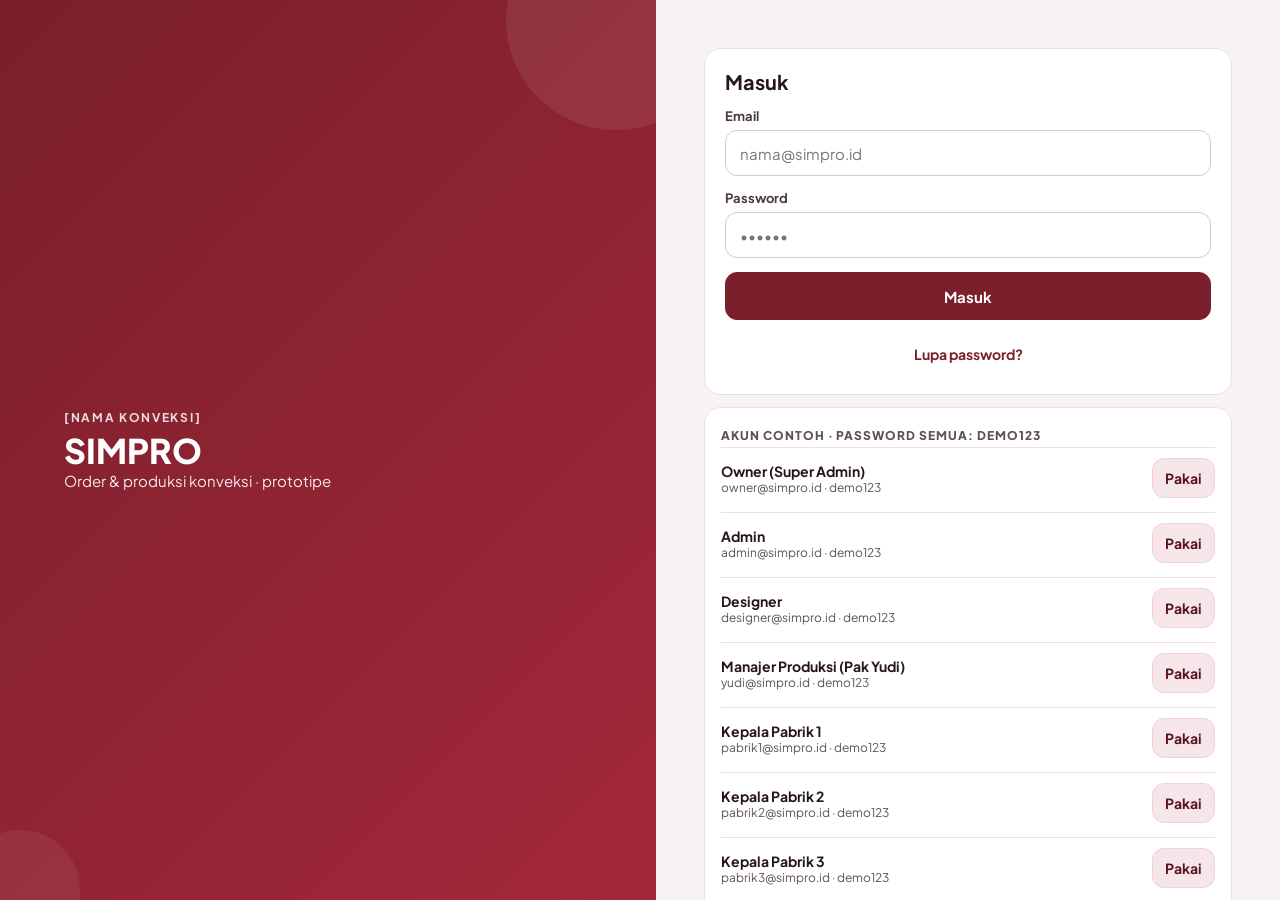
==== commit 712eda01: "Update index.html" ====
--- a/indokonveksi/index.html
+++ b/indokonveksi/index.html
@@ -215,6 +215,36 @@
 .doc th,.doc td{border-bottom:1px solid #E5D9DC;padding:8px 6px;text-align:left;vertical-align:top}
 .doc th{background:var(--tint);color:var(--md);font-size:12px}
 .doc .r{text-align:right}
+
+/* v1.1 — layar lebar: memenuhi desktop */
+.fstack{display:flex;flex-direction:column;gap:12px}
+@media(min-width:900px){
+  .hd{padding:18px 32px}
+  .hd-row{max-width:none}
+  .mn{max-width:none;padding:24px 32px 40px;gap:16px}
+  .hero{margin:-24px -32px 0;padding:12px 32px 28px;border-radius:0 0 26px 26px}
+  .kcol{flex:1 0 210px}
+  .login{flex-direction:row;min-height:100vh}
+  .lg-top{flex:1;display:flex;flex-direction:column;justify-content:center;padding:64px}
+  .lg-top>*{max-width:560px;margin:0;width:100%}
+  .lg-body{flex:1;margin:0;max-width:none;padding:48px;justify-content:flex-start;overflow-y:auto;max-height:100vh}
+  .lg-body>:first-child{margin-top:auto}.lg-body>:last-child{margin-bottom:auto}
+  .lg-body>*{width:100%;max-width:560px;margin:0 auto}
+  .trk-hero{padding:40px 32px}
+  .trk-hero>*{max-width:none}
+  .trk-main{max-width:none!important;padding:24px 32px 40px!important}
+  .toast{bottom:28px}
+}
+@media(min-width:1100px){
+  .mn,.mn>form.fstack{display:grid;grid-template-columns:repeat(2,minmax(0,1fr));align-items:start}
+  .mn>form.fstack{gap:16px}
+  .mn>*,.mn>form.fstack>*{grid-column:1/-1}
+  .mn>.card:not(.tight):not(.full),.mn>form.card,.mn>form.fstack>.card:not(.full){grid-column:auto}
+  .sh{max-width:640px}
+}
+@media(min-width:1600px){
+  .mn,.mn>form.fstack{grid-template-columns:repeat(3,minmax(0,1fr))}
+}
 @media print{.noprint{display:none!important}body{background:#fff}.doc{padding:0}}
 </style>
 </head>
@@ -653,7 +683,7 @@
   if (c.unread) { c.unread = 0; save(); }
   return shell(esc(c.name), '+' + esc(c.phone), `
    <div class="row">${fld('Status', 'chatSt', c.status, { sel: Object.entries(CHAT_ST).map(([k, v]) => [k, v[0]]), attr: `data-change="chatStatus" data-id="${c.id}"` })}</div>
-   <div class="card" style="background:#F3EAEC;gap:8px">${c.msgs.map(m => `<div class="bub ${m.dir}">${esc(m.body)}<small>${ft(m.at)}${m.dir === 'out' ? ' · ' + esc(U(m.by)?.name || '') : ''}</small></div>`).join('')}</div>
+   <div class="card full" style="background:#F3EAEC;gap:8px">${c.msgs.map(m => `<div class="bub ${m.dir}">${esc(m.body)}<small>${ft(m.at)}${m.dir === 'out' ? ' · ' + esc(U(m.by)?.name || '') : ''}</small></div>`).join('')}</div>
    <form data-form="chatReply" data-id="${c.id}" class="row"><input class="inp" name="body" placeholder="Tulis balasan…" aria-label="Balasan" required><button class="btn" style="width:auto" aria-label="Kirim">${ic('send', 20)}</button></form>
    <div class="btns">${c.customerId ? `<a class="btn light" href="#/customers?id=${c.customerId}">Lihat customer</a>` : `<button type="button" class="btn light" data-act="chatToCust" data-id="${c.id}">Jadikan customer</button>`}
     <button type="button" class="btn" data-act="chatToOrder" data-id="${c.id}">Buat order</button></div>
@@ -719,7 +749,7 @@
     ${fld('Harga jual / pcs (Rp)', `price_${i}`, it.price, { num: 1, req: 1, ph: '85000', attr: 'data-calc="1"' })}
     ${d.items.length > 1 ? `<button type="button" class="btn danger sm" data-act="delItem" data-i="${i}">Hapus item</button>` : ''}
    </div>`).join('');
-  return `<form data-form="orderSave" style="display:flex;flex-direction:column;gap:12px">
+  return `<form data-form="orderSave" class="fstack">
    <div class="card"><div class="sec">Customer</div>${fld('Pilih customer', 'customerId', d.customerId, { sel: custSel, attr: 'data-change="custPick"' })}
     <div id="newCust" class="${d.customerId ? 'hidden' : ''}" style="display:flex;flex-direction:column;gap:10px">${fld('Nama customer baru', 'newName', d.newName, { ph: 'Nama / instansi' })}${fld('No. WhatsApp', 'newPhone', d.newPhone, { num: 1, ph: '62812…' })}</div></div>
    ${items}
@@ -843,7 +873,7 @@
   const dl = addDays(o.deadline, -5);
   const def = s => !OPTIONAL.includes(s) || (s === 'bordir' && o.needsBordir) || (s === 'sablon' && o.needsSablon) || (s === 'jahit_apd' && o.needsApd);
   return shell('Terbitkan SPK', `${o.no} · ${esc(C(o.customerId).name)}`, `
-   <form data-form="spkSave" data-id="${o.id}" style="display:flex;flex-direction:column;gap:12px">
+   <form data-form="spkSave" data-id="${o.id}" class="fstack">
    <div class="card"><div class="row" style="justify-content:space-between"><b>${esc(itemsTxt(o))}</b><span class="pill ok">Desain final v${fin.version}</span></div><span class="mut">${qtyOrder(o)} pcs · ${[o.needsSablon && 'sablon', o.needsBordir && 'bordir', o.needsApd && 'jahit APD'].filter(Boolean).join(', ') || 'tanpa proses tambahan'}</span></div>
    <div class="card"><div class="sec">Pabrik</div>${DB.factories.filter(f => f.active).map(f => { const n = DB.spks.filter(s => s.factoryId === f.id && s.status === 'diterima').length; const rj = rejected.includes(f.id); return `<label class="chk"><input type="radio" name="factoryId" value="${f.id}" required ${rj ? 'disabled' : ''}><span class="grow"><b>${f.name}</b> <span class="mut">· ${n} SPK aktif${rj ? ' · sudah menolak' : ''}</span></span></label>`; }).join('')}</div>
    <div class="card" style="gap:0"><div class="sec" style="margin-bottom:6px">Tahap dipakai</div>${STAGES.map(([k, n]) => `<label class="chk"><input type="checkbox" name="st_${k}" ${def(k) ? 'checked' : ''} ${OPTIONAL.includes(k) ? '' : 'disabled'}><span class="grow">${n}</span>${OPTIONAL.includes(k) ? '<span class="small">opsional</span>' : '<span class="small">wajib</span>'}</label>`).join('')}</div>
@@ -1037,7 +1067,7 @@
     <div style="margin-top:14px;font-size:13px;color:rgba(255,255,255,.88)">Pesanan Anda sedang di</div>
     <div style="font-size:28px;line-height:34px;font-weight:800">${where}</div>
     <div style="font-size:13px;color:rgba(255,255,255,.9);margin-top:4px">${o.no} · ${esc(itemsTxt(o))} · ${qtyOrder(o)} pcs · perkiraan selesai ${fd(o.deadline)}</div></div>
-   <main class="mn" style="max-width:640px;padding-bottom:40px">
+   <main class="mn trk-main" style="padding-bottom:40px">
     <div class="card">${s ? timeline(s, true, true) : '<span class="mut">Linimasa produksi muncul setelah pesanan masuk pabrik.</span>'}</div>
     ${inv ? `<div class="card"><div class="sec">Tagihan ${inv.no}</div>${kv('Total', rp(inv.total))}${kv('Sudah dibayar', `<span style="color:var(--ok)">${rp(inv.paid)}</span>`)}${kv('Sisa', `<b style="color:var(--warn)">${rp(inv.balance)}</b>`)}${kv('Status', pill(INV_ST, inv.status))}</div>` : ''}
     <a class="btn wa" target="_blank" rel="noopener" href="https://wa.me/${esc(C(o.customerId).phone)}?text=${waText}">${ic('wa', 18)}Tanya admin via WhatsApp</a>
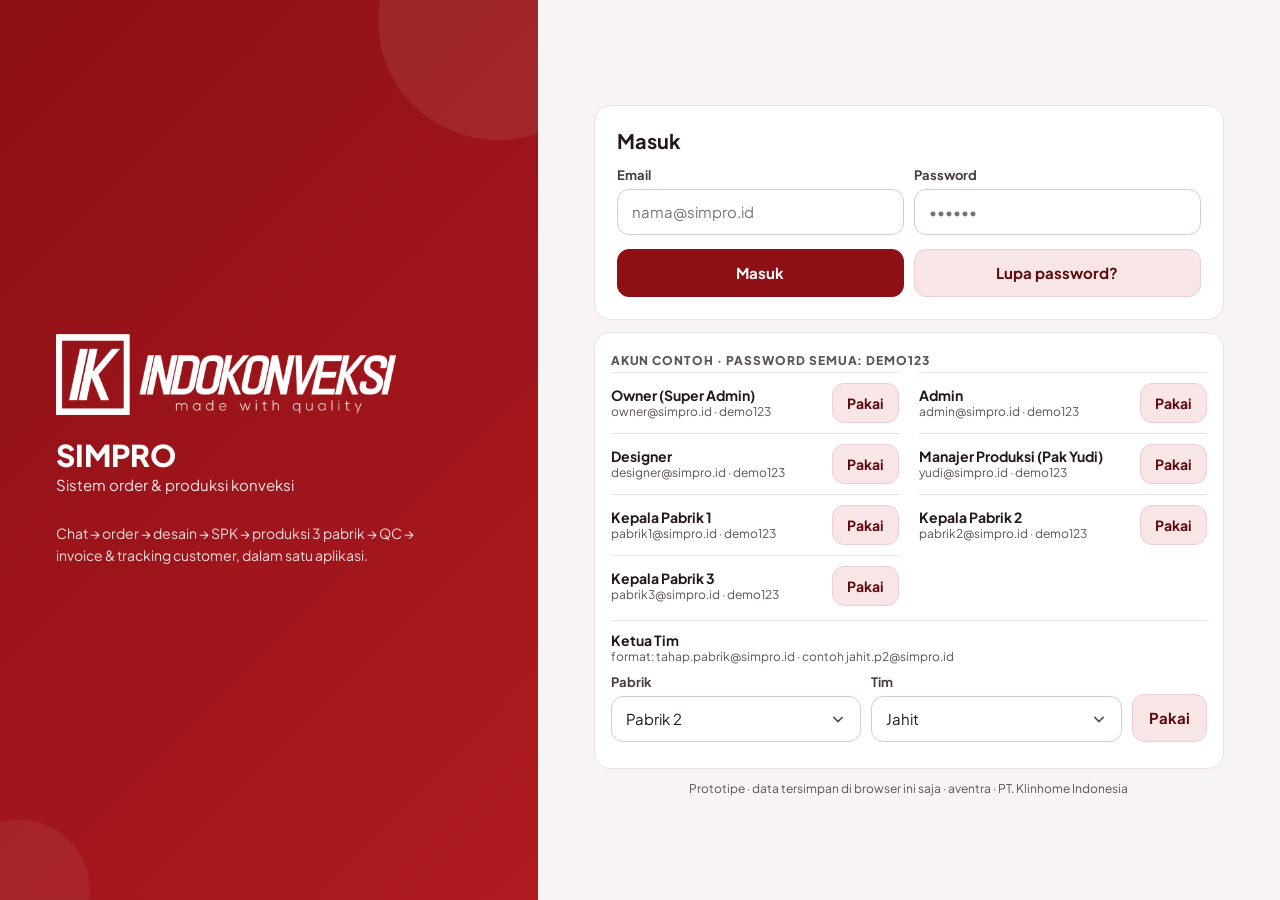
==== commit c31452b5: "Update index.html" ====
--- a/indokonveksi/index.html
+++ b/indokonveksi/index.html
@@ -3,17 +3,19 @@
 <head>
 <meta charset="utf-8">
 <meta name="viewport" content="width=device-width, initial-scale=1, viewport-fit=cover">
-<meta name="theme-color" content="#7A1F2B">
-<title>SIMPRO Konveksi · Prototipe</title>
+<meta name="theme-color" content="#8C1016">
+<link rel="icon" type="image/png" href="[data-uri]">
+<link rel="apple-touch-icon" href="[data-uri]">
+<title>SIMPRO · Indokonveksi</title>
 <link rel="preconnect" href="https://fonts.googleapis.com">
 <link href="https://fonts.googleapis.com/css2?family=Plus+Jakarta+Sans:wght@400;500;600;700;800&display=swap" rel="stylesheet">
 <style>
 :root{
-  --m:#7A1F2B; --m2:#A3283A; --md:#561420; --tint:#F7E6E9; --tint2:#EFD3D8;
-  --ink:#24161A; --muted:#5E5257; --bg:#F8F3F4; --line:#ECDfE2; --card:#FFFFFF;
+  --m:#8C1016; --m2:#AE1A20; --md:#5C0A0E; --tint:#F8E5E6; --tint2:#F0CDD0;
+  --ink:#24161A; --muted:#5E5257; --bg:#F8F4F4; --line:#ECE0E2; --card:#FFFFFF;
   --ok:#15803D; --okbg:#DCFCE7; --bad:#B91C1C; --badbg:#FEE2E2; --warn:#B45309; --warnbg:#FEF3C7;
   --blue:#1E3A8A; --bluebg:#E0E9FF;
-  --grad:linear-gradient(135deg,#7A1F2B 0%,#A3283A 100%);
+  --grad:linear-gradient(135deg,#8C1016 0%,#AE1A20 100%);
 }
 *{box-sizing:border-box}
 html,body{margin:0;background:var(--bg);color:var(--ink);font-family:'Plus Jakarta Sans',system-ui,-apple-system,sans-serif;-webkit-tap-highlight-color:transparent}
@@ -23,16 +25,19 @@
 button,input,select,textarea{font-family:inherit;font-size:15px;color:var(--ink)}
 img{max-width:100%}
 .hidden{display:none!important}
-
-/* layout */
+@media(max-width:899px){.only-d{display:none!important}}
+@media(min-width:900px){.only-m{display:none!important}}
+
+/* ===== layout dasar ===== */
 .app{display:flex;min-height:100vh}
 .side{display:none}
 .col{flex:1;min-width:0;display:flex;flex-direction:column}
-.hd{position:sticky;top:0;z-index:20;background:var(--grad);color:#fff;overflow:hidden;padding:14px 16px 16px}
-.hd::before,.hd::after,.hero::before,.bn::before{content:"";position:absolute;border-radius:50%;background:rgba(255,255,255,.07);pointer-events:none}
-.hd::before{width:180px;height:180px;right:-50px;top:-80px}
-.hd::after{width:90px;height:90px;right:80px;top:30px;background:rgba(255,255,255,.05)}
-.hd-row{position:relative;display:flex;align-items:center;gap:6px;max-width:880px;margin:0 auto}
+.hd{position:sticky;top:0;z-index:20;background:var(--grad);color:#fff;overflow:hidden;padding:12px 16px 14px}
+.hd.has-hero{background:var(--m)}
+.hd:not(.has-hero)::before,.hd:not(.has-hero)::after{content:"";position:absolute;border-radius:50%;background:rgba(255,255,255,.07);pointer-events:none}
+.hd::before{width:180px;height:180px;right:-50px;top:-90px}
+.hd::after{width:90px;height:90px;right:80px;top:24px;background:rgba(255,255,255,.05)!important}
+.hd-row{position:relative;display:flex;align-items:center;gap:6px}
 .hd-t{flex:1;min-width:0}
 .hd-t b{display:block;font-size:19px;line-height:25px;font-weight:800;white-space:nowrap;overflow:hidden;text-overflow:ellipsis}
 .hd-t span{display:block;font-size:13px;color:rgba(255,255,255,.85);white-space:nowrap;overflow:hidden;text-overflow:ellipsis}
@@ -40,46 +45,88 @@
 .ib:active{background:rgba(255,255,255,.12)}
 .dot{position:absolute;top:6px;right:5px;min-width:18px;height:18px;padding:0 5px;border-radius:9px;background:#FCD34D;color:#5A1420;font-size:11px;font-weight:800;display:flex;align-items:center;justify-content:center;animation:pulse 1.6s ease-in-out infinite}
 @keyframes pulse{0%,100%{box-shadow:0 0 0 0 rgba(252,211,77,.6)}50%{box-shadow:0 0 0 6px rgba(252,211,77,0)}}
-.mn{width:100%;max-width:880px;margin:0 auto;padding:16px 16px 100px;display:flex;flex-direction:column;gap:12px}
-.hero{position:relative;overflow:hidden;background:var(--grad);color:#fff;border-radius:0 0 22px 22px;margin:-16px -16px 0;padding:6px 20px 22px}
-.hero::before{width:160px;height:160px;left:-50px;bottom:-90px}
+.hd-act{display:none}
+/* hero HP: menyatu dengan header */
+.hero{position:relative;overflow:hidden;background:linear-gradient(180deg,var(--m) 0%,var(--m2) 100%);color:#fff;padding:2px 20px 26px;border-radius:0 0 26px 26px}
+.hero::before,.hero::after{content:"";position:absolute;border-radius:50%;background:rgba(255,255,255,.07);pointer-events:none}
+.hero::before{width:200px;height:200px;right:-60px;top:-70px}
+.hero::after{width:120px;height:120px;left:-40px;bottom:-60px;background:rgba(255,255,255,.05)}
+.hero>*{position:relative}
 .hero small{display:block;font-size:13px;color:rgba(255,255,255,.85)}
-.hero .big{font-size:32px;line-height:38px;font-weight:800}
-
-/* bottom nav */
-.bn{position:fixed;left:0;right:0;bottom:0;z-index:30;height:calc(68px + env(safe-area-inset-bottom));padding-bottom:env(safe-area-inset-bottom);display:flex;background:var(--grad);overflow:hidden}
-.bn::before{width:150px;height:150px;left:-40px;bottom:-80px}
-.bn a,.bn button{position:relative;flex:1;display:flex;flex-direction:column;align-items:center;gap:3px;padding-top:7px;border:none;background:none;color:rgba(255,255,255,.85);font-size:11px;font-weight:600;text-decoration:none;cursor:pointer}
-.bn .ic{width:50px;height:30px;border-radius:15px;display:flex;align-items:center;justify-content:center}
+.hero .big{font-size:34px;line-height:40px;font-weight:800}
+.hero .hrow{display:flex;gap:10px;margin-top:14px}
+.hero .hrow div{flex:1;padding:10px 12px;border-radius:14px;background:rgba(255,255,255,.13)}
+.hero .hrow b{display:block;font-size:18px}
+.hero .hrow span{font-size:12px;color:rgba(255,255,255,.85)}
+.mn{width:100%;padding:16px 16px 104px;display:flex;flex-direction:column;gap:12px}
+.hero+.mn{padding-top:24px}
+
+/* ===== menu bawah HP, menu tengah menonjol halus ===== */
+.bn{position:fixed;left:0;right:0;bottom:0;z-index:30;height:calc(64px + env(safe-area-inset-bottom));padding-bottom:env(safe-area-inset-bottom);display:flex;background:var(--m);box-shadow:0 -6px 20px rgba(92,10,14,.18)}
+.bn a,.bn button{position:relative;flex:1;display:flex;flex-direction:column;align-items:center;gap:3px;padding-top:8px;border:none;background:none;color:rgba(255,255,255,.85);font-size:11px;font-weight:600;text-decoration:none;cursor:pointer;font-family:inherit}
+.bn .ic{width:48px;height:30px;border-radius:15px;display:flex;align-items:center;justify-content:center;transition:background .2s}
 .bn .on{color:#fff;font-weight:800}
 .bn .on .ic{background:#fff;color:var(--m);animation:pop 1.6s ease}
+.bn .mid::before{content:"";position:absolute;z-index:-1;left:50%;top:-16px;width:104px;height:40px;transform:translateX(-50%);background:var(--m);border-radius:52px 52px 0 0/40px 40px 0 0;box-shadow:0 -6px 12px -4px rgba(92,10,14,.22)}
+.bn .mid .ic{width:54px;height:40px;border-radius:20px;margin-top:-18px;background:rgba(255,255,255,.18)}
+.bn .mid.on .ic{background:#fff}
 @keyframes pop{0%{transform:scale(.8)}20%{transform:scale(1.08)}40%,100%{transform:scale(1)}}
 
+/* ===== DESKTOP ===== */
 @media(min-width:900px){
-  .side{display:flex;flex-direction:column;gap:4px;width:250px;flex:none;position:sticky;top:0;height:100vh;padding:20px 14px;background:var(--grad);color:#fff;overflow-y:auto}
-  .side .brand{padding:6px 10px 18px}
-  .side .brand b{display:block;font-size:22px;font-weight:800}
-  .side .brand span{font-size:12px;color:rgba(255,255,255,.8)}
+  .side{display:flex;flex-direction:column;gap:4px;width:248px;flex:none;position:sticky;top:0;height:100vh;padding:22px 14px;background:linear-gradient(180deg,#8C1016 0%,#6E0C11 100%);color:#fff;overflow-y:auto}
+  .side .brand{padding:4px 10px 6px}
+  .side .brand img{width:180px;display:block;filter:brightness(0) invert(1)}
+  .side .who{margin:10px 10px 16px;padding:10px 12px;border-radius:12px;background:rgba(255,255,255,.1);font-size:12px;color:rgba(255,255,255,.85)}
+  .side .who b{display:block;font-size:14px;color:#fff}
   .side a{display:flex;align-items:center;gap:12px;min-height:44px;padding:0 12px;border-radius:12px;color:rgba(255,255,255,.9);text-decoration:none;font-weight:600;font-size:14px}
+  .side a:hover{background:rgba(255,255,255,.08)}
   .side a.on{background:#fff;color:var(--m);font-weight:800}
   .side .out{margin-top:auto;background:var(--bad);color:#fff;justify-content:center}
-  .bn{display:none}
-  .mn{padding-bottom:40px}
-}
-
-/* blocks */
+  .bn,.hero,.fab{display:none!important}
+  .hd,.hd.has-hero{background:#fff;color:var(--ink);border-bottom:1px solid var(--line);padding:14px 32px}
+  .hd::before,.hd::after{display:none}
+  .hd .ib{color:var(--ink)}
+  .hd .ib:hover{background:var(--tint)}
+  .hd-t b{font-size:22px;line-height:28px}
+  .hd-t span{color:var(--muted)}
+  .hd-act{display:flex;gap:8px;margin-right:6px}
+  .mn,.hero+.mn{padding:24px 32px 40px;gap:16px}
+  .toast{bottom:28px!important}
+}
+
+/* ===== kolom responsif ===== */
+.cols{display:flex;flex-direction:column;gap:12px}
+.c-main,.c-side{display:flex;flex-direction:column;gap:12px;min-width:0}
+@media(min-width:1100px){
+  .cols{display:grid;grid-template-columns:minmax(0,1.75fr) minmax(320px,1fr);gap:20px;align-items:start}
+  .cols.rev{grid-template-columns:minmax(300px,.9fr) minmax(0,1.8fr)}
+  .cols.half{grid-template-columns:repeat(2,minmax(0,1fr))}
+  .c-main,.c-side{gap:16px}
+}
+.tgrid{display:grid;gap:12px;grid-template-columns:minmax(0,1fr)}
+@media(min-width:900px){.tgrid{grid-template-columns:repeat(auto-fill,minmax(330px,1fr));gap:16px}}
+.narrow{width:100%;max-width:820px}
+
+/* ===== blok ===== */
 .card{background:var(--card);border:1px solid var(--line);border-radius:16px;padding:16px;display:flex;flex-direction:column;gap:10px}
 .card.tight{gap:0;padding:4px 16px}
+.card-h{display:flex;justify-content:space-between;align-items:center;gap:10px}
 .sec{font-size:12px;font-weight:800;letter-spacing:.08em;color:var(--muted);margin-top:4px;text-transform:uppercase}
 .row{display:flex;gap:10px;align-items:center}
 .row>*{min-width:0}
-.wrap{flex-wrap:wrap}
 .grow{flex:1}
-.grid2{display:grid;grid-template-columns:repeat(2,minmax(0,1fr));gap:10px}
-@media(min-width:700px){.grid4{grid-template-columns:repeat(4,minmax(0,1fr))}}
+.kpis{display:grid;grid-template-columns:repeat(2,minmax(0,1fr));gap:10px}
+@media(min-width:900px){.kpis{grid-template-columns:repeat(auto-fit,minmax(180px,1fr));gap:16px}}
 .stat{background:#fff;border:1px solid var(--line);border-radius:16px;padding:14px;display:flex;flex-direction:column;gap:4px;text-decoration:none;color:var(--ink)}
 .stat span{font-size:12px;font-weight:700;color:var(--muted)}
-.stat b{font-size:24px;font-weight:800}
+.stat b{font-size:24px;font-weight:800;white-space:nowrap}
+@media(min-width:900px){.stat{padding:18px 20px}.stat b{font-size:28px}.stat:hover{border-color:var(--tint2)}}
+.banner{position:relative;overflow:hidden;background:var(--grad);color:#fff;border-radius:18px;padding:18px 20px;display:flex;flex-direction:column;gap:2px}
+.banner::before{content:"";position:absolute;width:160px;height:160px;border-radius:50%;right:-50px;top:-70px;background:rgba(255,255,255,.08)}
+.banner>*{position:relative}
+.banner small{font-size:13px;color:rgba(255,255,255,.88)}
+.banner .big{font-size:30px;line-height:36px;font-weight:800}
 .kv{display:flex;justify-content:space-between;gap:12px;font-size:14px;line-height:20px}
 .kv span:first-child{color:var(--muted)}
 .kv span:last-child{text-align:right;font-weight:600}
@@ -87,7 +134,7 @@
 .small{font-size:12px;color:var(--muted)}
 .center{text-align:center}
 .li{display:flex;justify-content:space-between;align-items:center;gap:10px;padding:12px 0;border-top:1px solid var(--line);text-decoration:none;color:var(--ink)}
-.li:first-child{border-top:none}
+.li:first-child,.card.tight>b+.li{border-top:none}
 .li .t{display:flex;flex-direction:column;gap:2px;min-width:0}
 .li .t b{font-size:14px}
 .li .t span{font-size:13px;color:var(--muted)}
@@ -95,8 +142,23 @@
 .pill.ok{background:var(--okbg);color:#14532D}.pill.bad{background:var(--badbg);color:#7F1D1D}.pill.warn{background:var(--warnbg);color:#78350F}.pill.blue{background:var(--bluebg);color:var(--blue)}.pill.m{background:var(--m);color:#fff}
 .pills{display:flex;gap:6px;flex-wrap:wrap}
 
-/* buttons & inputs */
-.btn{display:flex;align-items:center;justify-content:center;gap:8px;min-height:48px;padding:0 16px;border-radius:12px;font-size:15px;font-weight:700;text-decoration:none;cursor:pointer;border:1px solid var(--m);background:var(--m);color:#fff;width:100%;transition:transform .08s}
+/* ===== tabel desktop ===== */
+.tbl-card{padding:0;gap:0;overflow:hidden}
+.tbl-card>.card-h{padding:14px 18px;border-bottom:1px solid var(--line)}
+.tbl-wrap{overflow-x:auto}
+.tbl{width:100%;border-collapse:collapse;font-size:14px}
+.tbl th{text-align:left;padding:11px 16px;font-size:12px;font-weight:800;letter-spacing:.04em;color:var(--muted);background:#FBF6F7;border-bottom:1px solid var(--line);white-space:nowrap}
+.tbl td{padding:12px 16px;border-bottom:1px solid var(--line);vertical-align:middle}
+.tbl tr:last-child td{border-bottom:none}
+.tbl .r{text-align:right;white-space:nowrap}
+.tbl tr[data-href]{cursor:pointer}
+.tbl tr[data-href]:hover td{background:#FBF2F3}
+.tbl .sub{display:block;font-size:12px;color:var(--muted)}
+.tbl td:first-child{white-space:nowrap}
+.hd-t b span{display:inline;font-size:inherit;color:inherit}
+
+/* ===== tombol & input ===== */
+.btn{display:flex;align-items:center;justify-content:center;gap:8px;min-height:48px;padding:0 16px;border-radius:12px;font-size:15px;font-weight:700;text-decoration:none;cursor:pointer;border:1px solid var(--m);background:var(--m);color:#fff;width:100%;transition:transform .08s;white-space:nowrap}
 .btn:active{transform:scale(.98)}
 .btn.ok{background:var(--ok);border-color:var(--ok)}
 .btn.danger{background:#fff;color:var(--bad);border:1.5px solid var(--bad)}
@@ -104,19 +166,21 @@
 .btn.light{background:var(--tint);color:var(--md);border-color:var(--tint2)}
 .btn.ghost{background:#fff;color:var(--m);border:1.5px solid var(--m)}
 .btn.wa{background:#0B7C70;border-color:#0B7C70}
-.btn.sm{min-height:40px;font-size:14px;padding:0 12px}
+.btn.sm{min-height:40px;font-size:14px;padding:0 14px}
+.btn.auto{width:auto}
 .btn[disabled]{opacity:.5;cursor:not-allowed}
 .btns{display:flex;gap:10px}
 .btns>*{flex:1}
 .shake{animation:shake 2.4s ease-in-out infinite}
 @keyframes shake{0%,88%,100%{transform:translateX(0)}90%{transform:translateX(-3px)}92%{transform:translateX(3px)}94%{transform:translateX(-2px)}96%{transform:translateX(2px)}}
-.fld{display:flex;flex-direction:column;gap:6px;min-width:0}
+.fld{display:flex;flex-direction:column;gap:6px;min-width:0;flex:1}
 .fld label{font-size:13px;font-weight:700;color:#4A3A40}
 .inp{width:100%;min-height:46px;padding:0 14px;border:1px solid #D9C9CD;border-radius:12px;background:#fff;font-size:15px}
 textarea.inp{padding:12px 14px;min-height:84px;resize:vertical}
 .inp:focus{outline:2px solid var(--m2);outline-offset:1px;border-color:transparent}
 select.inp{appearance:none;background-image:url("data:image/svg+xml,%3Csvg xmlns='http://www.w3.org/2000/svg' width='20' height='20' viewBox='0 0 24 24'%3E%3Cpath d='M7 10l5 5 5-5' fill='none' stroke='%235E5257' stroke-width='2' stroke-linecap='round'/%3E%3C/svg%3E");background-repeat:no-repeat;background-position:right 12px center;padding-right:38px}
-.chips{display:flex;gap:8px;overflow-x:auto;padding-bottom:2px;scrollbar-width:none}
+.chips{display:flex;gap:8px;flex-wrap:wrap}
+.chips.grow{flex:1 1 260px}
 .chip{flex:none;min-height:38px;padding:0 14px;border-radius:999px;border:1px solid #D9C9CD;background:#fff;color:#4A3A40;font-size:13px;font-weight:700;display:flex;align-items:center;text-decoration:none;cursor:pointer;white-space:nowrap}
 .chip.on{background:var(--m);border-color:var(--m);color:#fff}
 .tog{display:flex;align-items:center;justify-content:center;gap:6px;min-height:44px;border-radius:12px;border:1px solid #D9C9CD;background:#fff;font-weight:700;font-size:14px;cursor:pointer;flex:1;position:relative}
@@ -127,13 +191,14 @@
 .sizes{display:grid;grid-template-columns:repeat(6,minmax(0,1fr));gap:6px}
 .sizes .fld label{text-align:center;font-weight:800}
 .sizes .inp{text-align:center;padding:0 4px;font-weight:700}
-.tabs{display:flex;gap:4px;padding:4px;border-radius:12px;background:#EEE3E5;overflow-x:auto;scrollbar-width:none}
-.tabs a{flex:1;min-height:42px;padding:0 10px;display:flex;align-items:center;justify-content:center;border-radius:10px;font-size:14px;font-weight:700;color:#4A3A40;text-decoration:none;white-space:nowrap}
+.tabs{display:flex;gap:4px;padding:4px;border-radius:12px;background:#EEE3E5}
+.tabs a{flex:1;min-height:42px;padding:0 6px;display:flex;align-items:center;justify-content:center;border-radius:10px;font-size:14px;font-weight:700;color:#4A3A40;text-decoration:none;white-space:nowrap}
 .tabs a.on{background:#fff;color:var(--m);font-weight:800;box-shadow:0 1px 3px rgba(36,22,26,.12)}
-.fab{position:fixed;right:18px;bottom:calc(84px + env(safe-area-inset-bottom));z-index:25;width:56px;height:56px;border-radius:28px;background:var(--m);color:#fff;display:flex;align-items:center;justify-content:center;box-shadow:0 6px 18px rgba(122,31,43,.35);text-decoration:none}
-@media(min-width:900px){.fab{bottom:28px}}
-
-/* timeline */
+@media(max-width:420px){.tabs a{font-size:13px}}
+.fab{position:fixed;right:18px;bottom:calc(84px + env(safe-area-inset-bottom));z-index:25;width:56px;height:56px;border-radius:28px;background:var(--m);color:#fff;display:flex;align-items:center;justify-content:center;box-shadow:0 6px 18px rgba(140,16,22,.35);text-decoration:none}
+.search{display:flex;gap:10px}
+
+/* ===== linimasa ===== */
 .tl{display:flex;flex-direction:column}
 .tl-i{position:relative;display:flex;gap:14px;padding-bottom:16px}
 .tl-i:not(:last-child)::after{content:"";position:absolute;left:7px;top:22px;bottom:-4px;width:2px;background:#E5D9DC}
@@ -146,105 +211,101 @@
 .tl-b{flex:1;display:flex;flex-direction:column;gap:2px;min-width:0}
 .tl-b b{font-size:15px}
 .tl-i.now .tl-b>b{color:var(--m)}
-.photos{display:flex;gap:8px;overflow-x:auto;margin-top:6px}
+.photos{display:flex;gap:8px;flex-wrap:wrap;margin-top:6px}
 .ph{width:84px;height:68px;flex:none;border-radius:10px;object-fit:cover;background:#EEE3E5;border:1px solid var(--line);cursor:zoom-in}
 
-/* kanban */
-.kan{display:flex;gap:10px;overflow-x:auto;padding-bottom:8px;align-items:flex-start}
-.kcol{flex:none;width:220px;display:flex;flex-direction:column;gap:8px;padding:10px;border-radius:14px;background:#EFE4E6}
-.kcol h4{margin:0;padding:2px 4px;display:flex;justify-content:space-between;font-size:14px}
+/* ===== papan produksi (tanpa geser ke kanan) ===== */
+.tiles{display:grid;grid-template-columns:repeat(5,minmax(0,1fr));gap:6px}
+@media(max-width:899px){.tile{padding:8px 2px;text-align:center}.tile b{font-size:18px!important;line-height:22px!important}.tile span{font-size:10px!important;white-space:normal!important;text-overflow:clip!important;line-height:12px;letter-spacing:-.01em}}
+@media(min-width:900px){.tiles{grid-template-columns:repeat(auto-fit,minmax(88px,1fr));gap:10px}}
+.tile{display:flex;flex-direction:column;gap:2px;padding:10px 12px;border-radius:14px;background:#fff;border:1px solid var(--line);text-decoration:none;color:var(--ink)}
+.tile b{font-size:22px;line-height:26px}
+.tile span{font-size:12px;font-weight:700;color:var(--muted);white-space:nowrap;overflow:hidden;text-overflow:ellipsis}
+.tile.hot b{color:var(--bad)}
+.tile.on{background:var(--m);border-color:var(--m);color:#fff}
+.tile.on span,.tile.on b{color:#fff}
+.lanes{display:grid;grid-template-columns:minmax(0,1fr);gap:12px}
+@media(min-width:900px){.lanes{grid-template-columns:repeat(auto-fill,minmax(300px,1fr));gap:16px;align-items:start}}
+.lane{background:#F2E8EA;border-radius:16px;padding:12px;display:flex;flex-direction:column;gap:8px}
+.lane h4{margin:0;padding:2px 4px;display:flex;justify-content:space-between;align-items:center;font-size:15px}
 .kc{display:flex;flex-direction:column;gap:5px;padding:12px;border-radius:12px;background:#fff;border:1px solid var(--line);text-decoration:none;color:var(--ink);font-size:13px}
 .kc.late{border:1.5px solid var(--bad)}
-
-/* chat */
+.kc .kt{display:flex;justify-content:space-between;gap:8px;align-items:center}
+
+/* ===== chat ===== */
 .bub{max-width:85%;padding:10px 12px;font-size:14px;line-height:20px;white-space:pre-wrap;word-break:break-word}
 .bub.in{align-self:flex-start;background:#fff;border:1px solid var(--line);border-radius:14px 14px 14px 4px}
 .bub.out{align-self:flex-end;background:var(--tint);border-radius:14px 14px 4px 14px}
 .bub small{display:block;font-size:11px;color:var(--muted);margin-top:4px}
 .av{width:44px;height:44px;flex:none;border-radius:22px;background:var(--tint);color:var(--md);display:flex;align-items:center;justify-content:center;font-weight:800}
 .badge{min-width:22px;height:22px;padding:0 6px;border-radius:11px;background:var(--bad);color:#fff;font-size:12px;font-weight:800;display:inline-flex;align-items:center;justify-content:center}
-
-/* sheet, toast */
+.li.sel{background:var(--tint);margin:0 -16px;padding-left:16px;padding-right:16px}
+.empty-pane{min-height:320px;justify-content:center;align-items:center;text-align:center}
+
+/* ===== sheet, toast ===== */
 .ov{position:fixed;inset:0;z-index:50;background:rgba(36,22,26,.5);display:flex;align-items:flex-end;justify-content:center;animation:fade .15s}
 .sh{width:100%;max-width:560px;max-height:90vh;overflow-y:auto;background:#fff;border-radius:22px 22px 0 0;padding:18px 16px calc(22px + env(safe-area-inset-bottom));display:flex;flex-direction:column;gap:14px;animation:up .2s ease}
-@media(min-width:900px){.ov{align-items:center}.sh{border-radius:22px}}
+@media(min-width:900px){.ov{align-items:center}.sh{border-radius:22px;max-width:620px;padding:22px}}
 .sh-h{display:flex;justify-content:space-between;align-items:center;gap:10px}
 .sh-h b{font-size:18px}
 @keyframes fade{from{opacity:0}}@keyframes up{from{transform:translateY(40px);opacity:.4}}
-.toast{position:fixed;left:50%;bottom:calc(90px + env(safe-area-inset-bottom));transform:translateX(-50%);z-index:60;max-width:92vw;padding:12px 18px;border-radius:12px;background:#24161A;color:#fff;font-size:14px;font-weight:600;box-shadow:0 8px 24px rgba(0,0,0,.25);animation:up .2s}
+.toast{position:fixed;left:50%;bottom:calc(92px + env(safe-area-inset-bottom));transform:translateX(-50%);z-index:60;max-width:92vw;padding:12px 18px;border-radius:12px;background:#24161A;color:#fff;font-size:14px;font-weight:600;box-shadow:0 8px 24px rgba(0,0,0,.25);animation:up .2s}
 .alert{padding:12px 14px;border-radius:12px;font-size:14px;line-height:20px}
 .alert.warn{background:var(--warnbg);color:#78350F}.alert.bad{background:var(--badbg);color:#7F1D1D}.alert.ok{background:var(--okbg);color:#14532D}.alert.info{background:var(--tint);color:var(--md)}
-.bars{display:flex;align-items:flex-end;gap:10px;height:120px}
+.bars{display:flex;align-items:flex-end;gap:10px;height:140px}
 .bars div{flex:1;display:flex;flex-direction:column;align-items:center;gap:6px;justify-content:flex-end;height:100%}
-.bars i{display:block;width:100%;border-radius:6px 6px 2px 2px;background:var(--tint2)}
+.bars i{display:block;width:100%;max-width:64px;border-radius:6px 6px 2px 2px;background:var(--tint2)}
 .bars div:last-child i{background:var(--m)}
 .bars span{font-size:11px;color:var(--muted)}
 .meter{height:10px;border-radius:5px;background:#EFE4E6;overflow:hidden}.meter i{display:block;height:100%;background:var(--m);border-radius:5px}
-.prev{height:220px;border-radius:12px;background:#F1E8EA;display:flex;align-items:center;justify-content:center;overflow:hidden}
+.prev{height:240px;border-radius:12px;background:#F1E8EA;display:flex;align-items:center;justify-content:center;overflow:hidden}
+@media(min-width:900px){.prev{height:380px}}
 .prev img{width:100%;height:100%;object-fit:contain}
-.vers{display:flex;gap:10px;overflow-x:auto;padding-bottom:4px}
+.vers{display:flex;gap:10px;flex-wrap:wrap}
 .ver{flex:none;width:108px;display:flex;flex-direction:column;gap:6px;padding:8px;border-radius:14px;background:#fff;border:1px solid var(--line);text-decoration:none;color:var(--ink)}
 .ver.on{border:2px solid var(--m)}
 .ver .th{height:80px;border-radius:10px;background:#F1E8EA;display:flex;align-items:center;justify-content:center;overflow:hidden;font-weight:800;color:var(--muted)}
 .ver .th img{width:100%;height:100%;object-fit:cover}
 
-/* login */
+/* ===== login ===== */
 .login{min-height:100vh;display:flex;flex-direction:column}
-.lg-top{position:relative;overflow:hidden;background:var(--grad);color:#fff;padding:48px 24px 72px}
-.lg-top::before{content:"";position:absolute;width:220px;height:220px;border-radius:50%;right:-70px;top:-90px;background:rgba(255,255,255,.08)}
-.lg-top::after{content:"";position:absolute;width:120px;height:120px;border-radius:50%;left:-40px;bottom:-50px;background:rgba(255,255,255,.06)}
-.lg-top>*{position:relative;max-width:520px;margin:0 auto}
-.lg-body{width:100%;max-width:520px;margin:-44px auto 0;padding:0 16px 32px;display:flex;flex-direction:column;gap:12px;position:relative}
+.lg-top{position:relative;overflow:hidden;background:var(--grad);color:#fff;padding:40px 24px 72px}
+.lg-top::before{content:"";position:absolute;width:240px;height:240px;border-radius:50%;right:-80px;top:-100px;background:rgba(255,255,255,.08)}
+.lg-top::after{content:"";position:absolute;width:140px;height:140px;border-radius:50%;left:-50px;bottom:-60px;background:rgba(255,255,255,.06)}
+.lg-top>*{position:relative}
+.lg-logo{width:230px;max-width:80%;display:block;filter:brightness(0) invert(1)}
+.lg-body{width:100%;max-width:560px;margin:-44px auto 0;padding:0 16px 32px;display:flex;flex-direction:column;gap:12px;position:relative}
 .acc{display:flex;align-items:center;gap:12px;padding:10px 0;border-top:1px solid var(--line)}
-.acc:first-of-type{border-top:none}
 .acc .t{flex:1;min-width:0}
 .acc .t b{display:block;font-size:14px}
 .acc .t span{display:block;font-size:12px;color:var(--muted);word-break:break-all}
-
-/* tracking */
-.trk-hero{position:relative;overflow:hidden;background:var(--grad);color:#fff;padding:24px 20px 28px}
-.trk-hero::before{content:"";position:absolute;width:200px;height:200px;border-radius:50%;right:-60px;top:-80px;background:rgba(255,255,255,.08)}
-.trk-hero>*{position:relative;max-width:640px;margin-left:auto;margin-right:auto}
+.accs{display:grid;grid-template-columns:minmax(0,1fr);column-gap:20px}
+@media(min-width:900px){
+  .login{flex-direction:row}
+  .lg-top{flex:0 0 42%;display:flex;flex-direction:column;justify-content:center;padding:64px 56px}
+  .lg-logo{width:340px}
+  .lg-body{flex:1;margin:0;max-width:none;padding:40px 56px;overflow-y:auto;max-height:100vh}
+  .lg-body>*{width:100%;max-width:760px;margin-left:auto;margin-right:auto}
+  .lg-body>:first-child{margin-top:auto}.lg-body>:last-child{margin-bottom:auto}
+  .accs{grid-template-columns:repeat(2,minmax(0,1fr))}
+}
+
+/* ===== tracking ===== */
+.trk-hero{position:relative;overflow:hidden;background:var(--grad);color:#fff;padding:22px 20px 30px}
+.trk-hero::before{content:"";position:absolute;width:220px;height:220px;border-radius:50%;right:-60px;top:-90px;background:rgba(255,255,255,.08)}
+.trk-hero>*{position:relative}
+.trk-hero img{width:170px;filter:brightness(0) invert(1)}
+@media(min-width:900px){.trk-hero{padding:32px 48px 40px}.trk-hero img{width:220px}.trk-main{padding:28px 48px 48px!important}}
 .zoom{position:fixed;inset:0;z-index:70;background:rgba(0,0,0,.85);display:flex;align-items:center;justify-content:center;padding:16px}
 .zoom img{max-height:90vh;border-radius:12px}
 
-/* print */
-.doc{max-width:760px;margin:0 auto;background:#fff;padding:32px;font-size:14px}
+/* ===== cetak ===== */
+.doc{max-width:780px;margin:0 auto;background:#fff;padding:32px;font-size:14px}
 .doc h1{margin:0;font-size:22px;color:var(--m)}
 .doc table{width:100%;border-collapse:collapse;margin-top:12px}
 .doc th,.doc td{border-bottom:1px solid #E5D9DC;padding:8px 6px;text-align:left;vertical-align:top}
 .doc th{background:var(--tint);color:var(--md);font-size:12px}
 .doc .r{text-align:right}
-
-/* v1.1 — layar lebar: memenuhi desktop */
-.fstack{display:flex;flex-direction:column;gap:12px}
-@media(min-width:900px){
-  .hd{padding:18px 32px}
-  .hd-row{max-width:none}
-  .mn{max-width:none;padding:24px 32px 40px;gap:16px}
-  .hero{margin:-24px -32px 0;padding:12px 32px 28px;border-radius:0 0 26px 26px}
-  .kcol{flex:1 0 210px}
-  .login{flex-direction:row;min-height:100vh}
-  .lg-top{flex:1;display:flex;flex-direction:column;justify-content:center;padding:64px}
-  .lg-top>*{max-width:560px;margin:0;width:100%}
-  .lg-body{flex:1;margin:0;max-width:none;padding:48px;justify-content:flex-start;overflow-y:auto;max-height:100vh}
-  .lg-body>:first-child{margin-top:auto}.lg-body>:last-child{margin-bottom:auto}
-  .lg-body>*{width:100%;max-width:560px;margin:0 auto}
-  .trk-hero{padding:40px 32px}
-  .trk-hero>*{max-width:none}
-  .trk-main{max-width:none!important;padding:24px 32px 40px!important}
-  .toast{bottom:28px}
-}
-@media(min-width:1100px){
-  .mn,.mn>form.fstack{display:grid;grid-template-columns:repeat(2,minmax(0,1fr));align-items:start}
-  .mn>form.fstack{gap:16px}
-  .mn>*,.mn>form.fstack>*{grid-column:1/-1}
-  .mn>.card:not(.tight):not(.full),.mn>form.card,.mn>form.fstack>.card:not(.full){grid-column:auto}
-  .sh{max-width:640px}
-}
-@media(min-width:1600px){
-  .mn,.mn>form.fstack{grid-template-columns:repeat(3,minmax(0,1fr))}
-}
 @media print{.noprint{display:none!important}body{background:#fff}.doc{padding:0}}
 </style>
 </head>
@@ -256,6 +317,7 @@
    SIMPRO Konveksi — prototipe (data tersimpan di browser)
    ========================================================= */
 const KEY = 'simpro_demo_v1', SKEY = 'simpro_sess_v1', PASS = 'demo123';
+const LOGO = '[data-uri]';
 const STAGES = [['kain','Kain'],['cutting','Cutting'],['jahit','Jahit'],['bordir','Bordir'],['sablon','Sablon'],['jahit_apd','Jahit APD'],['finishing','Finishing'],['qc','QC'],['packing','Packing']];
 const SN = Object.fromEntries(STAGES);
 const OPTIONAL = ['bordir','sablon','jahit_apd'];
@@ -508,7 +570,7 @@
 
 /* ---------- UI shell ---------- */
 const MENU = {
-  owner: [['#/', 'Beranda', 'home'], ['#/laporan', 'Laporan', 'chart'], ['#/orders', 'Order', 'order'], ['#/papan', 'Papan', 'board'], ['#/spk', 'SPK', 'spk'], ['#/invoices', 'Invoice', 'invoice'], ['#/chat', 'Chat', 'chat'], ['#/customers', 'Customer', 'user'], ['#/master', 'Pengaturan', 'gear'], ['#/log', 'Log aktivitas', 'clock']],
+  owner: [['#/', 'Beranda', 'home'], ['#/laporan', 'Laporan', 'chart'], ['#/papan', 'Papan', 'board'], ['#/orders', 'Order', 'order'], ['#/spk', 'SPK', 'spk'], ['#/invoices', 'Invoice', 'invoice'], ['#/chat', 'Chat', 'chat'], ['#/customers', 'Customer', 'user'], ['#/master', 'Pengaturan', 'gear'], ['#/log', 'Log aktivitas', 'clock']],
   admin: [['#/', 'Beranda', 'home'], ['#/chat', 'Chat', 'chat'], ['#/orders', 'Order', 'order'], ['#/invoices', 'Invoice', 'invoice'], ['#/customers', 'Customer', 'user'], ['#/papan', 'Papan', 'board']],
   designer: [['#/', 'Beranda', 'home'], ['#/orders', 'Desain', 'pen'], ['#/notif', 'Notifikasi', 'bell']],
   manajer: [['#/', 'Beranda', 'home'], ['#/spk', 'SPK', 'spk'], ['#/papan', 'Papan', 'board'], ['#/laporan', 'Laporan', 'chart'], ['#/orders', 'Order', 'order']],
@@ -516,26 +578,42 @@
   ketua: [['#/tugas', 'Tugas', 'task'], ['#/riwayat', 'Riwayat', 'clock'], ['#/notif', 'Notifikasi', 'bell']],
 };
 let ROUTE = '';
-function isOn(href) { const p = ROUTE.split('?')[0]; if (href === '#/') return p === '#/' || p === ''; return p.startsWith(href); }
+function isOn(href) { const p = ROUTE.split('?')[0]; if (href === '#/') return p === '#/' || p === ''; return p === href || p.startsWith(href + '/') || (href === '#/orders' && p.startsWith('#/order/')) || (href === '#/invoices' && p.startsWith('#/invoice/')); }
+const cols = (main, side, cls = '') => `<div class="cols ${cls}"><div class="c-main">${main}</div><div class="c-side">${side}</div></div>`;
+const kpis = arr => `<div class="kpis">${arr.map(([l, v, c, href, cls]) => `<a class="stat ${cls || ''}" href="${href || '#/'}"><span>${l}</span><b style="${c ? `color:var(--${c})` : ''}">${v}</b></a>`).join('')}</div>`;
+/* daftar: kartu di HP, tabel di desktop */
+function listView(items, o) {
+  const title = o.title ? `<b style="padding:12px 0 4px">${o.title}</b>` : '';
+  const extra = o.extra || '';
+  if (!items.length) return `<div class="card">${o.title ? `<div class="card-h"><b>${o.title}</b>${extra}</div>` : ''}<div class="mut">${o.empty || 'Tidak ada data'}</div></div>`;
+  return `<div class="card tight only-m">${title}${items.map(o.li).join('')}</div>
+  <div class="card tbl-card only-d">${o.title ? `<div class="card-h"><b>${o.title}</b>${extra}</div>` : ''}<div class="tbl-wrap"><table class="tbl"><thead><tr>${o.cols.map(c => `<th class="${c.r ? 'r' : ''}">${c.h}</th>`).join('')}</tr></thead><tbody>${items.map(it => `<tr ${o.href ? `data-href="${o.href(it)}"` : ''}>${o.cols.map(c => `<td class="${c.r ? 'r' : ''}">${c.v(it)}</td>`).join('')}</tr>`).join('')}</tbody></table></div></div>`;
+}
 function shell(title, sub, body, o = {}) {
   const u = me(), menu = MENU[u.role];
   const unread = DB.notifs.filter(n => n.userId === u.id && !n.read).length;
-  let bn = menu.length > 5 ? [...menu.slice(0, 4), ['more', 'Lainnya', 'more']] : (menu.length < 5 ? [...menu, ['acc', 'Akun', 'user']] : menu);
-  const bnHtml = bn.map(([h, l, i]) => (h === 'more' || h === 'acc')
-    ? `<button type="button" data-act="${h === 'more' ? 'moreMenu' : 'account'}"><span class="ic">${ic(i, 20)}</span>${l}</button>`
-    : `<a href="${h}" class="${isOn(h) ? 'on' : ''}"><span class="ic">${ic(i, 20)}</span>${l}</a>`).join('');
+  const BN = { designer: [['#/', 'Beranda', 'home'], ['#/orders', 'Desain', 'pen'], ['acc', 'Akun', 'user']], ketua: [['#/riwayat', 'Riwayat', 'clock'], ['#/tugas', 'Tugas', 'task'], ['#/notif', 'Notifikasi', 'bell']] };
+  const bn = BN[u.role] || (menu.length > 5 ? [...menu.slice(0, 4), ['more', 'Lainnya', 'more']] : (menu.length < 5 ? [...menu, ['acc', 'Akun', 'user']] : menu));
+  const mid = bn.length % 2 ? Math.floor(bn.length / 2) : -1;
+  const bnHtml = bn.map(([h, l, i], k) => (h === 'more' || h === 'acc')
+    ? `<button type="button" class="${k === mid ? 'mid' : ''}" data-act="${h === 'more' ? 'moreMenu' : 'account'}"><span class="ic">${ic(i, 20)}</span>${l}</button>`
+    : `<a href="${h}" class="${isOn(h) ? 'on' : ''} ${k === mid ? 'mid' : ''}"><span class="ic">${ic(i, k === mid ? 22 : 20)}</span>${l}</a>`).join('');
+  const act = (o.actions || []).map(([h, l, i, cls]) => `<a class="btn sm auto ${cls || ''}" href="${h}">${i ? ic(i, 18) : ''}${l}</a>`).join('');
   return `<div class="app">
-  <aside class="side"><div class="brand"><b>SIMPRO</b><span>${esc(u.name)} · ${ROLES[u.role]}</span></div>
+  <aside class="side"><div class="brand"><img src="${LOGO}" alt="Indokonveksi"></div>
+   <div class="who"><b>${esc(u.name)}</b>${ROLES[u.role]}${u.factoryId ? ' · ' + F(u.factoryId).name : ''}</div>
    ${menu.map(([h, l, i]) => `<a href="${h}" class="${isOn(h) ? 'on' : ''}">${ic(i, 20)}${l}</a>`).join('')}
-   <a href="#/notif" class="${isOn('#/notif') ? 'on' : ''}">${ic('bell', 20)}Notifikasi ${unread ? `<span class="badge" style="margin-left:auto">${unread}</span>` : ''}</a>
+   ${menu.some(m => m[0] === '#/notif') ? '' : `<a href="#/notif" class="${isOn('#/notif') ? 'on' : ''}">${ic('bell', 20)}Notifikasi ${unread ? `<span class="badge" style="margin-left:auto">${unread}</span>` : ''}</a>`}
    <a href="#" class="out" data-act="logout">${ic('out', 20)}Keluar</a></aside>
   <div class="col">
-   <header class="hd"><div class="hd-row">
+   <header class="hd ${o.hero ? 'has-hero' : ''}"><div class="hd-row">
      ${o.back ? `<a class="ib" href="${o.back}" aria-label="Kembali" style="margin-left:-10px">${ic('back')}</a>` : ''}
      <div class="hd-t"><b>${title}</b>${sub ? `<span>${sub}</span>` : ''}</div>
+     ${act ? `<div class="hd-act">${act}</div>` : ''}
      <a class="ib" href="#/notif" aria-label="Notifikasi">${ic('bell')}${unread ? `<span class="dot">${unread}</span>` : ''}</a>
      <button class="ib" type="button" data-act="account" aria-label="Akun">${ic('user')}</button>
    </div></header>
+   ${o.hero ? `<section class="hero">${o.hero}</section>` : ''}
    <main class="mn">${body}</main>
   </div>
   ${o.fab ? `<a class="fab" href="${o.fab}" aria-label="Tambah">${ic('plus', 26)}</a>` : ''}
@@ -550,7 +628,7 @@
   const f = ov.querySelector('input:not([type=file]),textarea'); if (f && innerWidth > 900) f.focus();
 }
 function closeSheet() { $('#ov')?.remove(); document.documentElement.classList.remove('no-scroll'); }
-const shHead = t => `<div class="sh-h"><b>${t}</b><button type="button" class="btn ghost sm" style="width:auto" data-act="close">Tutup</button></div>`;
+const shHead = t => `<div class="sh-h"><b>${t}</b><button type="button" class="btn ghost sm auto" data-act="close">Tutup</button></div>`;
 let toastT;
 function toast(m) { $('.toast')?.remove(); clearTimeout(toastT); const t = document.createElement('div'); t.className = 'toast'; t.setAttribute('role', 'status'); t.textContent = m; document.body.appendChild(t); toastT = setTimeout(() => t.remove(), 2800); }
 const go = h => { if (location.hash === h) render(); else location.hash = h; };
@@ -572,7 +650,7 @@
   const key = parts[0] || 'home';
   if (u.role === 'ketua' && key === 'home') return go('#/tugas');
   const fn = PAGES[key];
-  const html = fn ? fn(parts.slice(1), q, u) : shell('Tidak ditemukan', '', `<div class="card"><b>Halaman tidak ada</b><a class="btn" href="#/">Ke beranda</a></div>`);
+  const html = fn ? fn(parts.slice(1), q, u) : shell('Tidak ditemukan', '', `<div class="card narrow"><b>Halaman tidak ada</b><a class="btn" href="#/">Ke beranda</a></div>`);
   if (html === undefined) return;
   root.innerHTML = html;
   if (!ROUTE.includes('keep')) scrollTo(0, 0);
@@ -581,134 +659,171 @@
 
 /* =================== LOGIN =================== */
 function pageLogin() {
-  const acc = (label, email, role) => `<div class="acc"><div class="t"><b>${label}</b><span>${email} · ${PASS}</span></div><button type="button" class="btn light sm" style="width:auto" data-act="fill" data-email="${email}">Pakai</button></div>`;
+  const acc = (label, email) => `<div class="acc"><div class="t"><b>${label}</b><span>${email} · ${PASS}</span></div><button type="button" class="btn light sm auto" data-act="fill" data-email="${email}">Pakai</button></div>`;
   const facts = DB.factories.map(f => [f.id, f.name]);
   return `<div class="login">
-   <div class="lg-top"><div style="font-size:12px;font-weight:700;letter-spacing:.14em;color:rgba(255,255,255,.85)">[NAMA KONVEKSI]</div>
-     <div style="font-size:34px;line-height:40px;font-weight:800;margin-top:6px">SIMPRO</div>
-     <div style="font-size:15px;color:rgba(255,255,255,.9)">Order &amp; produksi konveksi · prototipe</div></div>
+   <div class="lg-top"><img class="lg-logo" src="${LOGO}" alt="Indokonveksi — made with quality">
+     <div style="font-size:30px;line-height:36px;font-weight:800;margin-top:22px">SIMPRO</div>
+     <div style="font-size:15px;color:rgba(255,255,255,.9);margin-top:2px">Sistem order &amp; produksi konveksi</div>
+     <div class="only-d" style="margin-top:28px;font-size:14px;line-height:22px;color:rgba(255,255,255,.85);max-width:380px">Chat → order → desain → SPK → produksi 3 pabrik → QC → invoice &amp; tracking customer, dalam satu aplikasi.</div></div>
    <div class="lg-body">
-    <form class="card" data-form="login" style="gap:14px;padding:20px">
+    <form class="card" data-form="login" style="gap:14px;padding:22px">
       <b style="font-size:20px">Masuk</b>
-      ${fld('Email', 'email', '', { type: 'email', req: 1, ph: 'nama@simpro.id', attr: 'autocomplete="username"' })}
-      ${fld('Password', 'password', '', { type: 'password', req: 1, ph: '••••••', attr: 'autocomplete="current-password"' })}
+      <div class="row" style="align-items:flex-start;flex-wrap:wrap">${fld('Email', 'email', '', { type: 'email', req: 1, ph: 'nama@simpro.id', attr: 'autocomplete="username"' })}${fld('Password', 'password', '', { type: 'password', req: 1, ph: '••••••', attr: 'autocomplete="current-password"' })}</div>
       <div id="lgErr" class="alert bad hidden" role="alert">Email atau password salah</div>
-      <button class="btn" type="submit">Masuk</button>
-      <button class="btn ghost sm" type="button" data-act="forgot" style="border:none">Lupa password?</button>
+      <div class="btns"><button class="btn" type="submit">Masuk</button><button class="btn light" type="button" data-act="forgot">Lupa password?</button></div>
     </form>
     <div class="card" style="gap:4px">
       <div class="sec">Akun contoh · password semua: ${PASS}</div>
+      <div class="accs">
       ${acc('Owner (Super Admin)', 'owner@simpro.id')}
       ${acc('Admin', 'admin@simpro.id')}
       ${acc('Designer', 'designer@simpro.id')}
       ${acc('Manajer Produksi (Pak Yudi)', 'yudi@simpro.id')}
       ${DB.factories.map((f, i) => acc('Kepala ' + f.name, `pabrik${i + 1}@simpro.id`)).join('')}
+      </div>
       <div class="acc" style="flex-direction:column;align-items:stretch;gap:10px">
         <div class="t"><b>Ketua Tim</b><span>format: tahap.pabrik@simpro.id · contoh jahit.p2@simpro.id</span></div>
-        <div class="row">${fld('Pabrik', 'lgF', 'p2', { sel: facts })}${fld('Tim', 'lgS', 'jahit', { sel: STAGES })}</div>
-        <button type="button" class="btn light sm" data-act="fillTeam">Pakai akun ketua tim</button>
+        <div class="row">${fld('Pabrik', 'lgF', 'p2', { sel: facts })}${fld('Tim', 'lgS', 'jahit', { sel: STAGES })}<button type="button" class="btn light only-d auto" style="align-self:flex-end" data-act="fillTeam">Pakai</button></div>
+        <button type="button" class="btn light sm only-m" data-act="fillTeam">Pakai akun ketua tim</button>
       </div>
     </div>
-    <div class="small center">Data tersimpan di browser ini saja (prototipe). aventra · PT. Klinhome Indonesia</div>
+    <div class="small center">Prototipe · data tersimpan di browser ini saja · aventra · PT. Klinhome Indonesia</div>
    </div></div>`;
 }
 
-/* =================== HOME =================== */
+/* =================== BERANDA =================== */
+function warnItems(u) {
+  return DB.spks.map(s => ({ s, w: spkWarn(s) })).filter(x => x.w && (u.role !== 'kepala' || x.s.factoryId === u.factoryId)).map(x => ({ ...x, o: O(x.s.orderId), cs: curStage(x.s) }));
+}
+function warnList(u) {
+  return listView(warnItems(u), {
+    title: 'Mendekati deadline SPK', empty: 'Tidak ada order yang terancam terlambat', href: x => `#/order/${x.o.id}?tab=produksi`,
+    li: x => `<a class="li" href="#/order/${x.o.id}?tab=produksi"><span class="t"><b>${x.o.no} · ${esc(C(x.o.customerId)?.name)}</b><span>${F(x.s.factoryId).name} · tahap ${x.cs ? SN[x.cs.type] : '-'} · deadline SPK ${fd(x.s.deadline)}</span></span><span class="pill ${x.w[1]}">${x.w[0]}</span></a>`,
+    cols: [{ h: 'Order', v: x => `<b>${x.o.no}</b>` }, { h: 'Customer', v: x => esc(C(x.o.customerId).name) }, { h: 'Pabrik', v: x => F(x.s.factoryId).name }, { h: 'Tahap', v: x => x.cs ? SN[x.cs.type] : '-' }, { h: 'Deadline SPK', v: x => fd(x.s.deadline) }, { h: 'Status', v: x => `<span class="pill ${x.w[1]}">${x.w[0]}</span>` }]
+  });
+}
+function chartCard() {
+  const months = []; for (let i = 5; i >= 0; i--) { const d = new Date(); d.setDate(1); d.setMonth(d.getMonth() - i); months.push([d.getFullYear(), d.getMonth()]); }
+  const counts = months.map(([y, m]) => DB.orders.filter(o => { const d = new Date(o.createdAt); return d.getFullYear() === y && d.getMonth() === m; }).length);
+  const mx = Math.max(1, ...counts);
+  return `<div class="card"><b>Order per bulan</b><div class="bars">${months.map(([y, m], i) => `<div><span style="font-weight:700;color:var(--ink)">${counts[i]}</span><i style="height:${Math.max(6, counts[i] / mx * 100)}px"></i><span>${BLN[m]}</span></div>`).join('')}</div></div>`;
+}
+function loadCard() {
+  return `<div class="card"><b>Beban pabrik</b>${DB.factories.map(f => { const n = DB.spks.filter(s => s.factoryId === f.id && s.status === 'diterima').length; return `<div class="fld"><div class="kv"><span><b style="color:var(--ink)">${f.name}</b></span><span>${n} SPK aktif</span></div><div class="meter"><i style="width:${Math.min(100, n * 25)}%"></i></div></div>`; }).join('')}</div>`;
+}
+const spkCols = u => [{ h: 'No. SPK', v: s => `<b>${s.no}</b><span class="sub">${O(s.orderId).no}</span>` }, { h: 'Customer', v: s => esc(C(O(s.orderId).customerId).name) }, { h: 'Pabrik', v: s => F(s.factoryId).name }, { h: 'Qty', r: 1, v: s => qtyOrder(O(s.orderId)) + ' pcs' }, { h: 'Tahap', v: s => { const cs = curStage(s); return s.status === 'diterima' && cs ? SN[cs.type] : '-'; } }, { h: 'Deadline', v: s => fd(s.deadline) }, ...(canPrice(u) || u.role === 'kepala' ? [{ h: 'Harga/pcs', r: 1, v: s => rp(lastPrice(s)) }] : []), { h: 'Status', v: s => { const w = spkWarn(s); return `<span class="pills">${pill(SPK_ST, s.status)}${w ? `<span class="pill ${w[1]}">${w[0]}</span>` : ''}</span>`; } }];
+const spkList = (list, u, title, empty) => listView(list, { title, empty, href: s => '#/spk/' + s.id, li: s => spkLi(s, u), cols: spkCols(u) });
 PAGES.home = (p, q, u) => {
   const active = DB.orders.filter(o => !['selesai', 'batal'].includes(o.status));
-  const warns = DB.spks.map(s => [s, spkWarn(s)]).filter(x => x[1]).filter(([s]) => u.role !== 'kepala' || s.factoryId === u.factoryId);
-  const wl = warns.length ? warns.map(([s, w]) => { const o = O(s.orderId), cs = curStage(s); return `<a class="li" href="#/order/${o.id}?tab=produksi"><span class="t"><b>${o.no} · ${esc(C(o.customerId)?.name)}</b><span>${F(s.factoryId).name} · tahap ${cs ? SN[cs.type] : '-'} · deadline SPK ${fd(s.deadline)}</span></span><span class="pill ${w[1]}">${w[0]}</span></a>`; }).join('') : `<div class="mut" style="padding:12px 0">Tidak ada order yang terancam terlambat</div>`;
+  const warns = warnItems(u);
   const greet = `Halo, ${esc(u.name)}`, sub = `${ROLES[u.role]}${u.factoryId ? ' · ' + F(u.factoryId).name : ''} · ${fd(today())}`;
-  let hero = '', body = '';
   if (u.role === 'owner' || u.role === 'admin') {
-    const unpaid = DB.invoices.filter(i => i.status !== 'lunas').reduce((s, i) => s + i.balance, 0);
+    const unpaid = DB.invoices.filter(i => i.status !== 'lunas');
+    const sisa = unpaid.reduce((s, i) => s + i.balance, 0);
     const chatNew = DB.chats.reduce((s, c) => s + c.unread, 0);
-    const months = []; for (let i = 5; i >= 0; i--) { const d = new Date(); d.setDate(1); d.setMonth(d.getMonth() - i); months.push([d.getFullYear(), d.getMonth()]); }
-    const counts = months.map(([y, m]) => DB.orders.filter(o => { const d = new Date(o.createdAt); return d.getFullYear() === y && d.getMonth() === m; }).length);
-    const mx = Math.max(1, ...counts);
-    hero = `<div class="hero"><small>Order aktif</small><div class="big">${active.length}</div><small>${DB.spks.filter(s => s.status === 'diterima').length} SPK berjalan di ${DB.factories.length} pabrik</small></div>`;
-    body = `<div class="grid2 grid4">
-      <a class="stat" href="#/papan"><span>Terlambat / H-2</span><b style="color:${warns.length ? 'var(--bad)' : 'inherit'}">${warns.length}</b></a>
-      <a class="stat" href="#/chat"><span>Chat belum dibaca</span><b>${chatNew}</b></a>
-      <a class="stat" href="#/invoices"><span>Belum lunas</span><b style="font-size:19px;color:var(--warn)">${rp(unpaid)}</b></a>
-      <a class="stat" href="#/orders?st=siap_spk"><span>Siap SPK</span><b>${DB.orders.filter(o => o.status === 'siap_spk').length}</b></a></div>
-      ${u.role === 'admin' ? `<div class="btns"><a class="btn" href="#/order/new">${ic('plus', 18)}Order baru</a><a class="btn light" href="#/chat">${ic('chat', 18)}Inbox</a></div>` : ''}
-      <div class="card" style="gap:0"><div class="row" style="justify-content:space-between;padding-bottom:4px"><b>Mendekati deadline SPK</b><a href="#/papan" style="font-size:13px;font-weight:700">Papan</a></div>${wl}</div>
-      <div class="card"><b>Order per bulan</b><div class="bars">${months.map(([y, m], i) => `<div><span style="font-weight:700;color:var(--ink)">${counts[i]}</span><i style="height:${Math.max(6, counts[i] / mx * 90)}px"></i><span>${BLN[m]}</span></div>`).join('')}</div></div>`;
-  } else if (u.role === 'designer') {
+    const running = DB.spks.filter(s => s.status === 'diterima').length;
+    const hero = `<small>Order aktif</small><div class="big">${active.length}</div><small>${running} SPK berjalan di ${DB.factories.length} pabrik</small>
+      <div class="hrow"><div><b>${warns.length}</b><span>Terlambat / H-2</span></div><div><b>${chatNew}</b><span>Chat baru</span></div><div><b>${DB.orders.filter(o => o.status === 'siap_spk').length}</b><span>Siap SPK</span></div></div>`;
+    const chats = DB.chats.slice().sort((a, b) => b.lastAt.localeCompare(a.lastAt)).slice(0, 4);
+    const side = `${u.role === 'admin' ? `<div class="card only-d"><b>Aksi cepat</b><div class="btns"><a class="btn" href="#/order/new">${ic('plus', 18)}Order baru</a><a class="btn light" href="#/chat">${ic('chat', 18)}Inbox</a></div></div>` : loadCard()}
+      <div class="card" style="gap:0"><div class="card-h" style="padding-bottom:4px"><b>Chat terbaru</b><a href="#/chat" style="font-size:13px;font-weight:700">Semua</a></div>${chats.map(c => `<a class="li" href="#/chat/${c.id}"><span class="t"><b>${esc(c.name)}</b><span style="white-space:nowrap;overflow:hidden;text-overflow:ellipsis;max-width:260px">${esc(c.msgs.slice(-1)[0]?.body)}</span></span>${c.unread ? `<span class="badge">${c.unread}</span>` : pill(CHAT_ST, c.status)}</a>`).join('')}</div>
+      <div class="card" style="gap:0"><div class="card-h" style="padding-bottom:4px"><b>Belum lunas</b><a href="#/invoices" style="font-size:13px;font-weight:700">Semua</a></div>${unpaid.sort((a, b) => b.balance - a.balance).slice(0, 4).map(i => `<a class="li" href="#/invoice/${i.id}"><span class="t"><b>${esc(C(O(i.orderId).customerId).name)}</b><span>${i.no} · tempo ${fd(i.due)}</span></span><b style="color:var(--warn);white-space:nowrap">${rp(i.balance)}</b></a>`).join('') || '<div class="mut" style="padding:12px 0">Semua lunas</div>'}</div>`;
+    return shell(greet, sub, `
+      <div class="only-d">${kpis([['Order aktif', active.length, '', '#/orders'], ['Terlambat / H-2', warns.length, warns.length ? 'bad' : '', '#/papan'], ['Chat belum dibaca', chatNew, '', '#/chat'], ['Belum lunas', rp(sisa), 'warn', '#/invoices'], ['Siap SPK', DB.orders.filter(o => o.status === 'siap_spk').length, '', '#/orders?st=siap_spk']])}</div>
+      ${u.role === 'admin' ? `<div class="btns only-m"><a class="btn" href="#/order/new">${ic('plus', 18)}Order baru</a><a class="btn light" href="#/chat">${ic('chat', 18)}Inbox</a></div>` : ''}
+      <a class="stat only-m" href="#/invoices"><span>Total belum lunas</span><b style="color:var(--warn)">${rp(sisa)}</b></a>
+      ${cols(warnList(u) + chartCard(), side)}`, { hero, actions: u.role === 'admin' ? [['#/order/new', 'Order baru', 'plus']] : [['#/laporan', 'Laporan', 'chart', 'light']] });
+  }
+  if (u.role === 'designer') {
     const need = DB.orders.filter(o => ['menunggu_desain', 'revisi_desain'].includes(o.status));
-    hero = `<div class="hero"><small>Butuh desain</small><div class="big">${need.length}</div><small>${need.filter(o => o.status === 'revisi_desain').length} minta revisi</small></div>`;
-    body = `<div class="card" style="gap:0"><b style="padding-bottom:4px">Antrian desain</b>${need.length ? need.map(o => { const last = designsOf(o.id).slice(-1)[0]; return `<a class="li" href="#/design/${o.id}"><span class="t"><b>${o.no} · ${esc(C(o.customerId).name)}</b><span>${esc(itemsTxt(o))} · ${qtyOrder(o)} pcs · ${last ? 'v' + last.version + ' ' + DES_ST[last.status][0] : 'belum ada desain'}</span></span>${pill(ORDER_ST, o.status)}</a>`; }).join('') : '<div class="mut" style="padding:12px 0">Antrian kosong</div>'}</div>`;
-  } else if (u.role === 'manajer') {
+    const waiting = DB.designs.filter(d => d.status === 'diajukan').length;
+    const hero = `<small>Butuh desain</small><div class="big">${need.length}</div><small>${need.filter(o => o.status === 'revisi_desain').length} minta revisi · ${waiting} menunggu persetujuan admin</small>`;
+    const list = listView(need, {
+      title: 'Antrian desain', empty: 'Antrian kosong', href: o => '#/design/' + o.id,
+      li: o => { const last = designsOf(o.id).slice(-1)[0]; return `<a class="li" href="#/design/${o.id}"><span class="t"><b>${o.no} · ${esc(C(o.customerId).name)}</b><span>${esc(itemsTxt(o))} · ${qtyOrder(o)} pcs · ${last ? 'v' + last.version + ' ' + DES_ST[last.status][0] : 'belum ada desain'}</span></span>${pill(ORDER_ST, o.status)}</a>`; },
+      cols: [{ h: 'Order', v: o => `<b>${o.no}</b>` }, { h: 'Customer', v: o => esc(C(o.customerId).name) }, { h: 'Produk', v: o => esc(itemsTxt(o)) }, { h: 'Qty', r: 1, v: o => qtyOrder(o) + ' pcs' }, { h: 'Versi terakhir', v: o => { const l = designsOf(o.id).slice(-1)[0]; return l ? `v${l.version} ${pill(DES_ST, l.status)}` : '-'; } }, { h: 'Deadline', v: o => fd(o.deadline) }, { h: 'Status', v: o => pill(ORDER_ST, o.status) }]
+    });
+    return shell(greet, sub, `<div class="only-d">${kpis([['Butuh desain', need.length, '', '#/orders'], ['Minta revisi', need.filter(o => o.status === 'revisi_desain').length, 'warn', '#/orders'], ['Menunggu persetujuan', waiting, '', '#/orders']])}</div>${list}`, { hero });
+  }
+  if (u.role === 'manajer') {
     const ready = DB.orders.filter(o => o.status === 'siap_spk' && !spkOf(o.id));
     const nego = DB.spks.filter(s => ['dikirim', 'negosiasi'].includes(s.status));
-    hero = `<div class="hero"><small>SPK berjalan</small><div class="big">${DB.spks.filter(s => s.status === 'diterima').length}</div><small>${ready.length} order siap SPK · ${nego.length} menunggu pabrik</small></div>`;
-    body = `<div class="card" style="gap:0"><b style="padding-bottom:4px">Siap diterbitkan SPK</b>${ready.length ? ready.map(o => `<div class="li"><span class="t"><b>${o.no} · ${esc(C(o.customerId).name)}</b><span>${esc(itemsTxt(o))} · ${qtyOrder(o)} pcs · deadline ${fd(o.deadline)}</span></span><a class="btn sm" style="width:auto" href="#/spk/new/${o.id}">Terbitkan</a></div>`).join('') : '<div class="mut" style="padding:12px 0">Tidak ada</div>'}</div>
-     <div class="card" style="gap:0"><b style="padding-bottom:4px">Negosiasi / menunggu pabrik</b>${nego.length ? nego.map(s => spkLi(s, u)).join('') : '<div class="mut" style="padding:12px 0">Tidak ada</div>'}</div>
-     <div class="card" style="gap:0"><b style="padding-bottom:4px">Peringatan deadline</b>${wl}</div>
-     <div class="card"><b>Beban pabrik</b>${DB.factories.map(f => { const n = DB.spks.filter(s => s.factoryId === f.id && s.status === 'diterima').length; return `<div class="fld"><div class="kv"><span><b style="color:var(--ink)">${f.name}</b></span><span>${n} SPK aktif</span></div><div class="meter"><i style="width:${Math.min(100, n * 25)}%"></i></div></div>`; }).join('')}</div>`;
-  } else if (u.role === 'kepala') {
+    const run = DB.spks.filter(s => s.status === 'diterima').length;
+    const hero = `<small>SPK berjalan</small><div class="big">${run}</div><small>${ready.length} order siap SPK · ${nego.length} menunggu pabrik</small><div class="hrow"><div><b>${warns.length}</b><span>Terlambat / H-2</span></div><div><b>${nego.length}</b><span>Negosiasi</span></div></div>`;
+    const readyList = listView(ready, {
+      title: 'Siap diterbitkan SPK', empty: 'Tidak ada order yang menunggu SPK', href: o => '#/spk/new/' + o.id,
+      li: o => `<div class="li"><span class="t"><b>${o.no} · ${esc(C(o.customerId).name)}</b><span>${esc(itemsTxt(o))} · ${qtyOrder(o)} pcs · deadline ${fd(o.deadline)}</span></span><a class="btn sm auto" href="#/spk/new/${o.id}">Terbitkan</a></div>`,
+      cols: [{ h: 'Order', v: o => `<b>${o.no}</b>` }, { h: 'Customer', v: o => esc(C(o.customerId).name) }, { h: 'Produk', v: o => esc(itemsTxt(o)) }, { h: 'Qty', r: 1, v: o => qtyOrder(o) + ' pcs' }, { h: 'Deadline order', v: o => fd(o.deadline) }, { h: '', r: 1, v: o => `<a class="btn sm auto" href="#/spk/new/${o.id}">Terbitkan SPK</a>` }]
+    });
+    const negoCard = `<div class="card" style="gap:0"><b style="padding-bottom:4px">Negosiasi / menunggu pabrik</b>${nego.length ? nego.map(s => spkLi(s, u)).join('') : '<div class="mut" style="padding:12px 0">Tidak ada</div>'}</div>`;
+    return shell(greet, sub, `<div class="only-d">${kpis([['SPK berjalan', run, '', '#/spk?st=diterima'], ['Siap SPK', ready.length, '', '#/spk'], ['Menunggu pabrik', nego.length, 'warn', '#/spk'], ['Terlambat / H-2', warns.length, warns.length ? 'bad' : '', '#/papan']])}</div>
+      ${cols(readyList + warnList(u), negoCard + loadCard())}`, { hero, actions: [['#/papan', 'Papan produksi', 'board', 'light']] });
+  }
+  if (u.role === 'kepala') {
     const inbox = DB.spks.filter(s => s.factoryId === u.factoryId && ['dikirim', 'negosiasi'].includes(s.status));
     const run = DB.spks.filter(s => s.factoryId === u.factoryId && s.status === 'diterima');
-    hero = `<div class="hero"><small>${F(u.factoryId).name} · produksi berjalan</small><div class="big">${run.length}</div><small>${inbox.length} SPK menunggu jawaban Anda</small></div>`;
-    body = `<div class="card" style="gap:0"><b style="padding-bottom:4px">SPK masuk</b>${inbox.length ? inbox.map(s => spkLi(s, u)).join('') : '<div class="mut" style="padding:12px 0">Tidak ada SPK baru</div>'}</div>
-     <div class="card" style="gap:0"><b style="padding-bottom:4px">Sedang diproduksi</b>${run.length ? run.map(s => spkLi(s, u)).join('') : '<div class="mut" style="padding:12px 0">Belum ada</div>'}</div>
-     <div class="card" style="gap:0"><b style="padding-bottom:4px">Peringatan deadline</b>${wl}</div>`;
+    const hero = `<small>${F(u.factoryId).name} · produksi berjalan</small><div class="big">${run.length}</div><small>${inbox.length} SPK menunggu jawaban Anda</small>`;
+    const inCard = `<div class="card" style="gap:0"><b style="padding-bottom:4px">SPK masuk</b>${inbox.length ? inbox.map(s => spkLi(s, u)).join('') : '<div class="mut" style="padding:12px 0">Tidak ada SPK baru</div>'}</div>`;
+    return shell(greet, sub, `<div class="only-d">${kpis([['Produksi berjalan', run.length, '', '#/papan'], ['SPK perlu dijawab', inbox.length, inbox.length ? 'warn' : '', '#/spk'], ['Terlambat / H-2', warns.length, warns.length ? 'bad' : '', '#/papan']])}</div>
+      ${cols(spkList(run, u, 'Sedang diproduksi', 'Belum ada produksi berjalan') + warnList(u), inCard)}`, { hero });
   }
-  return shell(greet, sub, hero + body);
+  return shell(greet, sub, '');
 };
 function spkLi(s, u) {
   const o = O(s.orderId), w = spkWarn(s), cs = curStage(s);
   const info = s.status === 'diterima' ? `tahap ${cs ? SN[cs.type] : '-'}` : `${F(s.factoryId).name}${canPrice(u) || u.role === 'kepala' ? ' · ' + rp(lastPrice(s)) + '/pcs' : ''}`;
-  return `<a class="li" href="#/spk/${s.id}"><span class="t"><b>${s.no} · ${esc(C(o.customerId).name)}</b><span>${qtyOrder(o)} pcs · ${info} · deadline ${fd(s.deadline)}</span></span><span class="pills">${w ? `<span class="pill ${w[1]}">${w[0]}</span>` : ''}${pill(SPK_ST, s.status)}</span></a>`;
+  return `<a class="li" href="#/spk/${s.id}"><span class="t"><b>${s.no} · ${esc(C(o.customerId).name)}</b><span>${qtyOrder(o)} pcs · ${info} · deadline ${fd(s.deadline)}</span></span><span class="pills" style="justify-content:flex-end">${w ? `<span class="pill ${w[1]}">${w[0]}</span>` : ''}${pill(SPK_ST, s.status)}</span></a>`;
 }
 const lastPrice = s => { const n = DB.nego.filter(x => x.spkId === s.id).slice(-1)[0]; return s.agreed ?? (n ? n.price : s.proposed); };
 
 /* =================== CHAT =================== */
 PAGES.chat = (p, q, u) => {
-  if (p[0]) return pageChatDetail(p[0], u);
   const st = q.st || 'semua', s = (q.q || '').toLowerCase();
   const list = DB.chats.filter(c => (st === 'semua' || c.status === st) && (!s || (c.name + c.phone).toLowerCase().includes(s))).sort((a, b) => b.lastAt.localeCompare(a.lastAt));
   const unread = DB.chats.reduce((a, c) => a + c.unread, 0);
   const chip = (k, l) => `<a class="chip ${st === k ? 'on' : ''}" href="#/chat?st=${k}">${l}</a>`;
-  return shell('Inbox Chat', `WhatsApp · ${unread} belum dibaca`, `
-   <form data-form="chatSearch" class="row"><input class="inp" name="q" value="${esc(q.q || '')}" placeholder="Cari nama atau nomor" aria-label="Cari chat"><button class="btn light" style="width:auto" aria-label="Cari">${ic('search', 20)}</button></form>
+  const listHtml = `<form data-form="chatSearch" class="search"><input class="inp" name="q" value="${esc(q.q || '')}" placeholder="Cari nama atau nomor" aria-label="Cari chat"><button class="btn light auto" aria-label="Cari">${ic('search', 20)}</button></form>
    <div class="chips">${chip('semua', 'Semua')}${chip('baru', 'Baru')}${chip('diproses', 'Diproses')}${chip('selesai', 'Selesai')}</div>
-   <div class="card tight">${list.length ? list.map(c => `<a class="li" href="#/chat/${c.id}" style="align-items:flex-start;justify-content:flex-start;gap:12px"><span class="av">${esc(c.name[0])}</span><span class="t grow"><span class="row" style="justify-content:space-between"><b>${esc(c.name)}</b><span class="small">${ft(c.lastAt)}</span></span><span>+${esc(c.phone)}${c.customerId ? ' · customer' : ''}</span><span class="row" style="justify-content:space-between"><span style="color:var(--ink);white-space:nowrap;overflow:hidden;text-overflow:ellipsis">${esc(c.msgs.slice(-1)[0]?.body)}</span>${c.unread ? `<span class="badge">${c.unread}</span>` : ''}</span><span>${pill(CHAT_ST, c.status)}</span></span></a>`).join('') : '<div class="mut" style="padding:16px 0">Tidak ada chat</div>'}</div>
+   <div class="card tight">${list.length ? list.map(c => `<a class="li ${c.id === p[0] ? 'sel' : ''}" href="#/chat/${c.id}" style="align-items:flex-start;justify-content:flex-start;gap:12px"><span class="av">${esc(c.name[0])}</span><span class="t grow"><span class="row" style="justify-content:space-between"><b>${esc(c.name)}</b><span class="small">${ft(c.lastAt)}</span></span><span>+${esc(c.phone)}${c.customerId ? ' · customer' : ''}</span><span class="row" style="justify-content:space-between"><span style="color:var(--ink);white-space:nowrap;overflow:hidden;text-overflow:ellipsis">${esc(c.msgs.slice(-1)[0]?.body)}</span>${c.unread ? `<span class="badge">${c.unread}</span>` : ''}</span><span>${pill(CHAT_ST, c.status)}</span></span></a>`).join('') : '<div class="mut" style="padding:16px 0">Tidak ada chat</div>'}</div>
    <button type="button" class="btn ghost" data-act="simChat">${ic('chat', 18)}Simulasi chat masuk</button>
-   <div class="small center">Tanpa WhatsApp Business API, chat masuk dicatat manual / disimulasikan</div>`);
-};
-function pageChatDetail(id, u) {
-  const c = DB.chats.find(x => x.id === id); if (!c) return shell('Chat', '', '<div class="card">Chat tidak ditemukan</div>', { back: '#/chat' });
+   <div class="small center">Tanpa WhatsApp Business API, chat masuk dicatat manual / disimulasikan</div>`;
+  const c = p[0] && DB.chats.find(x => x.id === p[0]);
+  if (!c) return shell('Inbox Chat', `WhatsApp · ${unread} belum dibaca`, cols(listHtml, `<div class="card empty-pane only-d">${ic('chat', 40)}<b>Pilih percakapan</b><span class="mut">Klik chat di kiri untuk membaca &amp; membalas</span></div>`, 'rev'));
   if (c.unread) { c.unread = 0; save(); }
-  return shell(esc(c.name), '+' + esc(c.phone), `
-   <div class="row">${fld('Status', 'chatSt', c.status, { sel: Object.entries(CHAT_ST).map(([k, v]) => [k, v[0]]), attr: `data-change="chatStatus" data-id="${c.id}"` })}</div>
-   <div class="card full" style="background:#F3EAEC;gap:8px">${c.msgs.map(m => `<div class="bub ${m.dir}">${esc(m.body)}<small>${ft(m.at)}${m.dir === 'out' ? ' · ' + esc(U(m.by)?.name || '') : ''}</small></div>`).join('')}</div>
-   <form data-form="chatReply" data-id="${c.id}" class="row"><input class="inp" name="body" placeholder="Tulis balasan…" aria-label="Balasan" required><button class="btn" style="width:auto" aria-label="Kirim">${ic('send', 20)}</button></form>
-   <div class="btns">${c.customerId ? `<a class="btn light" href="#/customers?id=${c.customerId}">Lihat customer</a>` : `<button type="button" class="btn light" data-act="chatToCust" data-id="${c.id}">Jadikan customer</button>`}
-    <button type="button" class="btn" data-act="chatToOrder" data-id="${c.id}">Buat order</button></div>
-   <a class="btn wa" target="_blank" rel="noopener" href="https://wa.me/${esc(c.phone)}">${ic('wa', 18)}Buka di WhatsApp</a>`, { back: '#/chat' });
-}
-
-/* =================== CUSTOMERS =================== */
+  const detail = `<div class="card" style="gap:12px">
+    <div class="card-h"><div class="row"><span class="av">${esc(c.name[0])}</span><span class="t" style="display:flex;flex-direction:column"><b>${esc(c.name)}</b><span class="mut">+${esc(c.phone)}</span></span></div><div style="width:170px">${fld('Status', 'chatSt', c.status, { sel: Object.entries(CHAT_ST).map(([k, v]) => [k, v[0]]), attr: `data-change="chatStatus" data-id="${c.id}"` })}</div></div>
+    <div style="display:flex;flex-direction:column;gap:8px;padding:12px;border-radius:14px;background:#F3EAEC">${c.msgs.map(m => `<div class="bub ${m.dir}">${esc(m.body)}<small>${ft(m.at)}${m.dir === 'out' ? ' · ' + esc(U(m.by)?.name || '') : ''}</small></div>`).join('')}</div>
+    <form data-form="chatReply" data-id="${c.id}" class="search"><input class="inp" name="body" placeholder="Tulis balasan…" aria-label="Balasan" required><button class="btn auto" aria-label="Kirim">${ic('send', 20)}</button></form>
+    <div class="btns">${c.customerId ? `<a class="btn light" href="#/customers?id=${c.customerId}">Lihat customer</a>` : `<button type="button" class="btn light" data-act="chatToCust" data-id="${c.id}">Jadikan customer</button>`}
+     <button type="button" class="btn" data-act="chatToOrder" data-id="${c.id}">Buat order</button></div>
+    <a class="btn wa" target="_blank" rel="noopener" href="https://wa.me/${esc(c.phone)}">${ic('wa', 18)}Buka di WhatsApp</a></div>`;
+  return shell(`<span class="only-m">${esc(c.name)}</span><span class="only-d">Inbox Chat</span>`, `WhatsApp · ${unread} belum dibaca`, cols(`<div class="only-d" style="display:flex;flex-direction:column;gap:16px">${listHtml}</div>`, detail, 'rev'), { back: '#/chat' });
+};
+
+/* =================== CUSTOMER =================== */
 PAGES.customers = (p, q, u) => {
   if (q.id) {
     const c = C(q.id); if (!c) return go('#/customers');
     const os = DB.orders.filter(o => o.customerId === c.id);
-    return shell(esc(c.name), '+' + esc(c.phone), `
-     <form class="card" data-form="custSave" data-id="${c.id}">${fld('Nama', 'name', c.name, { req: 1 })}${fld('No. WhatsApp', 'phone', c.phone, { req: 1, num: 1, hint: 'Format 62…' })}${fld('Alamat', 'address', c.address, { area: 1 })}${fld('Email', 'email', c.email, { type: 'email' })}<button class="btn">Simpan</button></form>
-     <div class="card" style="gap:0"><b style="padding-bottom:4px">Riwayat order (${os.length})</b>${os.map(o => orderLi(o)).join('') || '<div class="mut" style="padding:12px 0">Belum ada</div>'}</div>
-     <a class="btn" href="#/order/new?c=${c.id}">${ic('plus', 18)}Order baru untuk customer ini</a>`, { back: '#/customers' });
+    return shell(esc(c.name), '+' + esc(c.phone), cols(
+      `<form class="card" data-form="custSave" data-id="${c.id}"><b>Data customer</b>${fld('Nama', 'name', c.name, { req: 1 })}<div class="row" style="flex-wrap:wrap;align-items:flex-start">${fld('No. WhatsApp', 'phone', c.phone, { req: 1, num: 1, hint: 'Format 62…' })}${fld('Email', 'email', c.email, { type: 'email' })}</div>${fld('Alamat', 'address', c.address, { area: 1 })}<button class="btn">Simpan</button></form>`,
+      `<div class="card" style="gap:0"><b style="padding-bottom:4px">Riwayat order (${os.length})</b>${os.map(o => orderLi(o)).join('') || '<div class="mut" style="padding:12px 0">Belum ada</div>'}</div>
+       <a class="btn" href="#/order/new?c=${c.id}">${ic('plus', 18)}Order baru untuk customer ini</a>
+       <a class="btn wa" target="_blank" rel="noopener" href="https://wa.me/${esc(c.phone)}">${ic('wa', 18)}Chat WhatsApp</a>`), { back: '#/customers' });
   }
   const s = (q.q || '').toLowerCase();
   const list = DB.customers.filter(c => !s || (c.name + c.phone).toLowerCase().includes(s));
   return shell('Customer', `${DB.customers.length} customer`, `
-   <form data-form="custSearch" class="row"><input class="inp" name="q" value="${esc(q.q || '')}" placeholder="Cari nama atau nomor" aria-label="Cari customer"><button class="btn light" style="width:auto" aria-label="Cari">${ic('search', 20)}</button></form>
-   <div class="card tight">${list.map(c => `<a class="li" href="#/customers?id=${c.id}"><span class="t"><b>${esc(c.name)}</b><span>+${esc(c.phone)} · ${esc(c.address || '-')}</span></span><span class="pill">${DB.orders.filter(o => o.customerId === c.id).length} order</span></a>`).join('')}</div>
-   <button type="button" class="btn ghost" data-act="custNew">${ic('plus', 18)}Customer baru</button>`);
-};
-
-/* =================== ORDERS =================== */
+   <div class="row" style="flex-wrap:wrap"><form data-form="custSearch" class="search grow" style="min-width:260px"><input class="inp" name="q" value="${esc(q.q || '')}" placeholder="Cari nama atau nomor" aria-label="Cari customer"><button class="btn light auto" aria-label="Cari">${ic('search', 20)}</button></form><button type="button" class="btn ghost auto" data-act="custNew">${ic('plus', 18)}Customer baru</button></div>
+   ${listView(list, {
+    empty: 'Tidak ada customer', href: c => '#/customers?id=' + c.id,
+    li: c => `<a class="li" href="#/customers?id=${c.id}"><span class="t"><b>${esc(c.name)}</b><span>+${esc(c.phone)} · ${esc(c.address || '-')}</span></span><span class="pill">${DB.orders.filter(o => o.customerId === c.id).length} order</span></a>`,
+    cols: [{ h: 'Nama', v: c => `<b>${esc(c.name)}</b>` }, { h: 'WhatsApp', v: c => '+' + esc(c.phone) }, { h: 'Alamat', v: c => esc(c.address || '-') }, { h: 'Order', r: 1, v: c => DB.orders.filter(o => o.customerId === c.id).length }, { h: 'Nilai order', r: 1, v: c => rp(DB.orders.filter(o => o.customerId === c.id && o.status !== 'batal').reduce((a, o) => a + totalOrder(o), 0)) }]
+  })}`);
+};
+
+/* =================== ORDER =================== */
 function orderLi(o) {
   const inv = invOf(o.id), s = spkOf(o.id), w = spkWarn(s);
   return `<a class="li" href="#/order/${o.id}"><span class="t"><b>${o.no} · ${esc(C(o.customerId)?.name)}</b><span>${esc(itemsTxt(o))} · ${qtyOrder(o)} pcs · deadline ${fd(o.deadline)}</span></span><span class="pills" style="justify-content:flex-end">${w ? `<span class="pill ${w[1]}">${w[0]}</span>` : ''}${pill(ORDER_ST, o.status)}${inv ? pill(INV_ST, inv.status) : ''}</span></a>`;
@@ -718,11 +833,16 @@
   const f = o => st === 'semua' ? true : st === 'aktif' ? !['selesai', 'batal'].includes(o.status) : st === 'desain' ? ['menunggu_desain', 'revisi_desain'].includes(o.status) : o.status === st;
   const list = DB.orders.filter(o => f(o) && (!s || (o.no + C(o.customerId).name).toLowerCase().includes(s))).sort((a, b) => b.createdAt.localeCompare(a.createdAt));
   const chip = (k, l) => `<a class="chip ${st === k ? 'on' : ''}" href="#/orders?st=${k}">${l}</a>`;
-  const canNew = ['admin', 'owner'].includes(u.role);
-  return shell(u.role === 'designer' ? 'Desain' : 'Order', `${list.length} order`, `
-   <form data-form="orderSearch" class="row"><input type="hidden" name="st" value="${st}"><input class="inp" name="q" value="${esc(q.q || '')}" placeholder="Cari no. order atau customer" aria-label="Cari order"><button class="btn light" style="width:auto" aria-label="Cari">${ic('search', 20)}</button></form>
+  const canNew = ['admin', 'owner'].includes(u.role), des = u.role === 'designer';
+  const link = o => des ? '#/design/' + o.id : '#/order/' + o.id;
+  return shell(des ? 'Desain' : 'Order', `${list.length} order`, `
+   <form data-form="orderSearch" class="search narrow"><input type="hidden" name="st" value="${st}"><input class="inp" name="q" value="${esc(q.q || '')}" placeholder="Cari no. order atau customer" aria-label="Cari order"><button class="btn light auto" aria-label="Cari">${ic('search', 20)}</button></form>
    <div class="chips">${chip('aktif', 'Aktif')}${chip('desain', 'Perlu desain')}${chip('siap_spk', 'Siap SPK')}${chip('produksi', 'Produksi')}${chip('selesai_produksi', 'Selesai produksi')}${chip('selesai', 'Selesai')}${chip('batal', 'Batal')}${chip('semua', 'Semua')}</div>
-   <div class="card tight">${list.map(o => u.role === 'designer' ? orderLi(o).replace(`#/order/${o.id}`, `#/design/${o.id}`) : orderLi(o)).join('') || '<div class="mut" style="padding:16px 0">Tidak ada order</div>'}</div>`, { fab: canNew ? '#/order/new' : null });
+   ${listView(list, {
+    empty: 'Tidak ada order', href: link,
+    li: o => des ? orderLi(o).replace(`#/order/${o.id}`, `#/design/${o.id}`) : orderLi(o),
+    cols: [{ h: 'No. order', v: o => `<b>${o.no}</b><span class="sub">${fd(o.createdAt.slice(0, 10))}</span>` }, { h: 'Customer', v: o => esc(C(o.customerId).name) }, { h: 'Produk', v: o => esc(itemsTxt(o)) }, { h: 'Qty', r: 1, v: o => qtyOrder(o) + ' pcs' }, ...(des ? [] : [{ h: 'Total', r: 1, v: o => rp(totalOrder(o)) }]), { h: 'Deadline', v: o => { const w = spkWarn(spkOf(o.id)); return fd(o.deadline) + (w ? ` <span class="pill ${w[1]}">${w[0]}</span>` : ''); } }, { h: 'Status', v: o => pill(ORDER_ST, o.status) }, ...(des ? [] : [{ h: 'Invoice', v: o => { const i = invOf(o.id); return i ? pill(INV_ST, i.status) : '<span class="small">-</span>'; } }])]
+  })}`, { fab: canNew ? '#/order/new' : null, actions: canNew ? [['#/order/new', 'Order baru', 'plus']] : [] });
 };
 
 /* ---- form order ---- */
@@ -733,7 +853,6 @@
     if (!['admin', 'owner'].includes(u.role)) return go('#/orders');
     if (!DRAFT || q.fresh) DRAFT = { customerId: q.c || '', newName: '', newPhone: '', items: [blankItem()], b: false, s: false, a: false, deadline: addDays(today(), 21), dp: '', notes: '' };
     if (q.c) DRAFT.customerId = q.c;
-    if (q.name) { DRAFT.newName = q.name; DRAFT.newPhone = q.phone || ''; }
     return shell('Order baru', 'Status awal: Menunggu Desain', orderForm(), { back: '#/orders' });
   }
   return pageOrderDetail(p[0], q, u);
@@ -742,27 +861,25 @@
   const d = DRAFT;
   const custSel = [['', '— customer baru —'], ...DB.customers.map(c => [c.id, `${c.name} · +${c.phone}`])];
   const items = d.items.map((it, i) => `<div class="card" data-item="${i}">
-    <div class="row" style="justify-content:space-between"><div class="sec">Item ${i + 1}</div><span class="pill m" data-qty="${i}">${qtyItem(it)} pcs</span></div>
-    ${fld('Jenis produk', `product_${i}`, it.product, { sel: DB.products })}
-    <div class="row">${fld('Bahan', `material_${i}`, it.material, { sel: DB.materials })}${fld('Warna', `color_${i}`, it.color, { req: 1, ph: 'Hitam' })}</div>
+    <div class="card-h"><div class="sec">Item ${i + 1}</div><span class="pill m" data-qty="${i}">${qtyItem(it)} pcs</span></div>
+    <div class="row" style="flex-wrap:wrap;align-items:flex-start">${fld('Jenis produk', `product_${i}`, it.product, { sel: DB.products })}${fld('Bahan', `material_${i}`, it.material, { sel: DB.materials })}${fld('Warna', `color_${i}`, it.color, { req: 1, ph: 'Hitam' })}</div>
     <div class="fld"><label>Ukuran &amp; jumlah</label><div class="sizes">${SIZES.map(z => `<div class="fld"><label for="sz_${i}_${z}">${z}</label><input id="sz_${i}_${z}" class="inp" name="sz_${i}_${z}" inputmode="numeric" value="${it.sizes[z] || ''}" data-calc="1"></div>`).join('')}</div></div>
-    ${fld('Harga jual / pcs (Rp)', `price_${i}`, it.price, { num: 1, req: 1, ph: '85000', attr: 'data-calc="1"' })}
-    ${d.items.length > 1 ? `<button type="button" class="btn danger sm" data-act="delItem" data-i="${i}">Hapus item</button>` : ''}
+    <div class="row" style="align-items:flex-end">${fld('Harga jual / pcs (Rp)', `price_${i}`, it.price, { num: 1, req: 1, ph: '85000', attr: 'data-calc="1"' })}${d.items.length > 1 ? `<button type="button" class="btn danger auto" data-act="delItem" data-i="${i}">Hapus</button>` : ''}</div>
    </div>`).join('');
-  return `<form data-form="orderSave" class="fstack">
-   <div class="card"><div class="sec">Customer</div>${fld('Pilih customer', 'customerId', d.customerId, { sel: custSel, attr: 'data-change="custPick"' })}
-    <div id="newCust" class="${d.customerId ? 'hidden' : ''}" style="display:flex;flex-direction:column;gap:10px">${fld('Nama customer baru', 'newName', d.newName, { ph: 'Nama / instansi' })}${fld('No. WhatsApp', 'newPhone', d.newPhone, { num: 1, ph: '62812…' })}</div></div>
+  const main = `<div class="card"><div class="sec">Customer</div>${fld('Pilih customer', 'customerId', d.customerId, { sel: custSel, attr: 'data-change="custPick"' })}
+    <div id="newCust" class="row ${d.customerId ? 'hidden' : ''}" style="flex-wrap:wrap;align-items:flex-start">${fld('Nama customer baru', 'newName', d.newName, { ph: 'Nama / instansi' })}${fld('No. WhatsApp', 'newPhone', d.newPhone, { num: 1, ph: '62812…' })}</div></div>
    ${items}
    <button type="button" class="btn ghost" data-act="addItem">${ic('plus', 18)}Tambah item</button>
    <div class="card"><div class="sec">Tambahan proses</div><div class="row">
-     <label class="tog"><input type="checkbox" name="s" ${d.s ? 'checked' : ''}>Sablon</label><label class="tog"><input type="checkbox" name="b" ${d.b ? 'checked' : ''}>Bordir</label><label class="tog"><input type="checkbox" name="a" ${d.a ? 'checked' : ''}>Jahit APD</label></div></div>
-   <div class="card"><div class="sec">Waktu &amp; bayar</div>
+     <label class="tog"><input type="checkbox" name="s" ${d.s ? 'checked' : ''}>Sablon</label><label class="tog"><input type="checkbox" name="b" ${d.b ? 'checked' : ''}>Bordir</label><label class="tog"><input type="checkbox" name="a" ${d.a ? 'checked' : ''}>Jahit APD</label></div></div>`;
+  const side = `<div class="card"><div class="sec">Waktu &amp; bayar</div>
     ${fld('Deadline order', 'deadline', d.deadline, { type: 'date', req: 1, attr: 'data-calc="1"', hint: `<span id="dlSpk">Deadline SPK otomatis: ${fd(addDays(d.deadline, -5))} (5 hari lebih cepat)</span>` })}
     ${fld('DP (Rp)', 'dp', d.dp, { num: 1, ph: '0', attr: 'data-calc="1"' })}
     ${fld('Catatan', 'notes', d.notes, { area: 1, ph: 'Detail sablon/bordir, label, dll.' })}</div>
    <div class="card" id="sum"></div>
    <div id="ordErr" class="alert bad hidden" role="alert"></div>
-   <button class="btn ok" type="submit">Simpan order</button></form>`;
+   <button class="btn ok" type="submit">Simpan order</button>`;
+  return `<form data-form="orderSave">${cols(main, side)}</form>`;
 }
 function readDraft(f) {
   const fd_ = new FormData(f), d = DRAFT;
@@ -777,11 +894,11 @@
   const d = readDraft(f); let tot = 0, q = 0;
   d.items.forEach((it, i) => { const n = qtyItem(it); q += n; tot += n * num(it.price); const el = $(`[data-qty="${i}"]`); if (el) el.textContent = n + ' pcs'; });
   const dp = num(d.dp);
-  $('#sum').innerHTML = kv('Jumlah', q + ' pcs') + kv('Total', `<b>${rp(tot)}</b>`) + kv('DP', rp(dp)) + kv('Sisa', `<b style="color:var(--warn)">${rp(Math.max(0, tot - dp))}</b>`);
+  $('#sum').innerHTML = `<div class="sec">Ringkasan</div>` + kv('Jumlah', q + ' pcs') + kv('Total', `<b>${rp(tot)}</b>`) + kv('DP', rp(dp)) + kv('Sisa', `<b style="color:var(--warn)">${rp(Math.max(0, tot - dp))}</b>`);
   if ($('#dlSpk')) $('#dlSpk').textContent = `Deadline SPK otomatis: ${fd(addDays(d.deadline, -5))} (5 hari lebih cepat)`;
 }
 
-/* ---- order detail ---- */
+/* ---- detail order ---- */
 function timeline(spk, withPhotos, publicView) {
   if (!spk) return `<div class="mut">SPK belum diterima pabrik. Tahap produksi muncul setelah SPK diterima.</div>`;
   return `<div class="tl">${stagesOf(spk.id).map(s => {
@@ -793,26 +910,22 @@
   }).join('')}</div>`;
 }
 function pageOrderDetail(id, q, u) {
-  const o = O(id); if (!o) return shell('Order', '', '<div class="card">Order tidak ditemukan</div>', { back: '#/orders' });
+  const o = O(id); if (!o) return shell('Order', '', '<div class="card narrow">Order tidak ditemukan</div>', { back: '#/orders' });
   const c = C(o.customerId), spk = spkOf(o.id), inv = invOf(o.id), w = spkWarn(spk), des = designsOf(o.id), fin = des.find(d => d.final);
   const tab = q.tab || 'ringkasan';
   const tabs = [['ringkasan', 'Ringkasan'], ['desain', 'Desain'], ['spk', 'SPK'], ['produksi', 'Produksi'], ['invoice', 'Invoice']];
   const flags = [o.needsSablon && 'Sablon', o.needsBordir && 'Bordir', o.needsApd && 'Jahit APD'].filter(Boolean).join(', ') || '-';
+  const isAdm = ['admin', 'owner'].includes(u.role);
   let body = '';
   if (tab === 'ringkasan') {
-    const canCancel = ['admin', 'owner'].includes(u.role) && !['batal', 'selesai'].includes(o.status) && !(spk && ['diterima', 'selesai'].includes(spk.status));
-    const nextAct = (['admin', 'owner'].includes(u.role) && o.status === 'selesai_produksi') ? (inv && inv.status === 'lunas' ? `<button type="button" class="btn ok" data-act="ship" data-id="${o.id}">Tandai sudah dikirim</button>` : `<a class="btn shake" href="#/invoice/${inv?.id}">Tagih sisa pembayaran dulu</a>`) : (['admin', 'owner'].includes(u.role) && o.status === 'dikirim') ? `<button type="button" class="btn ok" data-act="finishOrder" data-id="${o.id}">Order selesai</button>` : '';
-    body = `<div class="card">${kv('Customer', `<a href="#/customers?id=${c.id}">${esc(c.name)}</a>`)}${kv('WhatsApp', '+' + esc(c.phone))}${kv('Deadline order', fd(o.deadline))}${kv('Proses tambahan', flags)}${o.notes ? kv('Catatan', esc(o.notes)) : ''}${o.status === 'batal' ? kv('Alasan batal', esc(o.cancelReason), 'mut') : ''}</div>
-     ${o.items.map((it, i) => `<div class="card"><div class="row" style="justify-content:space-between"><b>${esc(it.product)} · ${esc(it.color)}</b><span class="pill m">${qtyItem(it)} pcs</span></div><span class="mut">${esc(it.material)} · ${SIZES.filter(z => it.sizes[z]).map(z => `${z} ${it.sizes[z]}`).join(' · ')}</span>${kv('Harga jual', rp(it.price) + '/pcs')}${kv('Subtotal', `<b>${rp(qtyItem(it) * num(it.price))}</b>`)}</div>`).join('')}
-     <div class="card">${kv('Total', `<b>${rp(totalOrder(o))}</b>`)}${kv('DP', rp(o.dp))}</div>
-     ${nextAct}
-     <div class="btns"><a class="btn ghost" href="#/print/order/${o.id}">${ic('print', 18)}Cetak order</a>${canCancel ? `<button type="button" class="btn danger" data-act="cancelOrder" data-id="${o.id}">Batalkan</button>` : ''}</div>`;
+    body = `<div class="tgrid">${o.items.map(it => `<div class="card"><div class="card-h"><b>${esc(it.product)} · ${esc(it.color)}</b><span class="pill m">${qtyItem(it)} pcs</span></div><span class="mut">${esc(it.material)}</span><div class="pills">${SIZES.filter(z => it.sizes[z]).map(z => `<span class="pill">${z} · ${it.sizes[z]}</span>`).join('')}</div>${kv('Harga jual', rp(it.price) + '/pcs')}${kv('Subtotal', `<b>${rp(qtyItem(it) * num(it.price))}</b>`)}</div>`).join('')}</div>
+     <div class="card">${kv('Proses tambahan', flags)}${o.notes ? kv('Catatan', esc(o.notes)) : ''}${o.status === 'batal' ? kv('Alasan batal', esc(o.cancelReason), 'mut') : ''}</div>`;
   } else if (tab === 'desain') {
     body = `<div class="card" style="gap:0">${des.length ? des.map(d => `<a class="li" href="#/design/${o.id}?v=${d.id}"><span class="row"><span class="ver" style="width:64px;padding:0;border:none"><span class="th" style="height:52px">${d.src ? `<img src="${d.src}" alt="">` : 'v' + d.version}</span></span><span class="t"><b>Versi ${d.version}${d.final ? ' · final' : ''}</b><span>${ft(d.at)} · ${esc(U(d.by)?.name)}</span></span></span>${pill(DES_ST, d.status)}</a>`).join('') : '<div class="mut" style="padding:12px 0">Belum ada desain. Designer sudah mendapat notifikasi.</div>'}</div>
      <a class="btn light" href="#/design/${o.id}">Buka diskusi desain</a>`;
   } else if (tab === 'spk') {
     const all = DB.spks.filter(s => s.orderId === o.id);
-    body = all.length ? all.map(s => `<div class="card">${kv('No. SPK', `<a href="#/spk/${s.id}">${s.no}</a>`)}${kv('Pabrik', F(s.factoryId).name)}${kv('Deadline SPK', fd(s.deadline))}${kv('Status', pill(SPK_ST, s.status))}${canPrice(u) ? kv('Harga produksi', rp(lastPrice(s)) + '/pcs' + (s.agreed ? ' (disepakati)' : '')) : ''}${s.status === 'ditolak' ? kv('Alasan tolak', esc(s.reason), 'mut') : ''}</div>`).join('') + (canPrice(u) ? '' : '<div class="small center">Harga produksi hanya terlihat Owner &amp; Manajer Produksi</div>')
+    body = all.length ? `<div class="tgrid">${all.map(s => `<div class="card">${kv('No. SPK', `<a href="#/spk/${s.id}">${s.no}</a>`)}${kv('Pabrik', F(s.factoryId).name)}${kv('Deadline SPK', fd(s.deadline))}${kv('Status', pill(SPK_ST, s.status))}${canPrice(u) ? kv('Harga produksi', rp(lastPrice(s)) + '/pcs' + (s.agreed ? ' (disepakati)' : '')) : ''}${s.status === 'ditolak' ? kv('Alasan tolak', esc(s.reason), 'mut') : ''}</div>`).join('')}</div>` + (canPrice(u) ? '' : '<div class="small">Harga produksi hanya terlihat Owner &amp; Manajer Produksi</div>')
       : `<div class="card"><span class="mut">${fin ? 'Desain final sudah ada, SPK belum diterbitkan.' : 'SPK bisa diterbitkan setelah desain disetujui.'}</span></div>`;
     if (u.role === 'manajer' && o.status === 'siap_spk' && !spk) body += `<a class="btn" href="#/spk/new/${o.id}">Terbitkan SPK</a>`;
   } else if (tab === 'produksi') {
@@ -821,12 +934,18 @@
     body = inv ? `<div class="card">${kv('No. invoice', inv.no)}${kv('Total', rp(inv.total))}${kv('Terbayar', rp(inv.paid))}${kv('Sisa', `<b style="color:var(--warn)">${rp(inv.balance)}</b>`)}${kv('Status', pill(INV_ST, inv.status))}</div><a class="btn light" href="#/invoice/${inv.id}">Lihat invoice</a>`
       : '<div class="card"><span class="mut">Invoice terbit otomatis saat SPK diterima pabrik.</span></div>';
   }
-  return shell(o.no, `${esc(c.name)} · ${qtyOrder(o)} pcs`, `
-   <div class="pills">${pill(ORDER_ST, o.status)}${spk ? `<span class="pill">${F(spk.factoryId).name}</span>` : ''}${w ? `<span class="pill ${w[1]}">${w[0]}</span>` : ''}${inv ? pill(INV_ST, inv.status) : ''}</div>
-   <div class="tabs">${tabs.map(([k, l]) => `<a href="#/order/${o.id}?tab=${k}" class="${tab === k ? 'on' : ''}">${l}</a>`).join('')}</div>${body}`, { back: u.role === 'designer' ? '#/orders' : '#/orders' });
-}
-
-/* =================== DESIGN =================== */
+  const canCancel = isAdm && !['batal', 'selesai'].includes(o.status) && !(spk && ['diterima', 'selesai'].includes(spk.status));
+  const nextAct = (isAdm && o.status === 'selesai_produksi') ? (inv && inv.status === 'lunas' ? `<button type="button" class="btn ok" data-act="ship" data-id="${o.id}">Tandai sudah dikirim</button>` : `<a class="btn shake" href="#/invoice/${inv?.id}">Tagih sisa pembayaran dulu</a>`) : (isAdm && o.status === 'dikirim') ? `<button type="button" class="btn ok" data-act="finishOrder" data-id="${o.id}">Order selesai</button>` : (u.role === 'manajer' && o.status === 'siap_spk' && !spk) ? `<a class="btn" href="#/spk/new/${o.id}">Terbitkan SPK</a>` : '';
+  const side = `<div class="card">
+     <div class="pills">${pill(ORDER_ST, o.status)}${spk ? `<span class="pill">${F(spk.factoryId).name}</span>` : ''}${w ? `<span class="pill ${w[1]}">${w[0]}</span>` : ''}${inv ? pill(INV_ST, inv.status) : ''}</div>
+     ${kv('Customer', `<a href="#/customers?id=${c.id}">${esc(c.name)}</a>`)}${kv('WhatsApp', '+' + esc(c.phone))}${kv('Deadline order', fd(o.deadline))}${spk ? kv('Deadline SPK', fd(spk.deadline)) : ''}
+     ${kv('Jumlah', qtyOrder(o) + ' pcs')}${kv('Total', `<b>${rp(totalOrder(o))}</b>`)}${kv('DP', rp(o.dp))}${inv ? kv('Sisa tagihan', `<b style="color:var(--warn)">${rp(inv.balance)}</b>`) : ''}</div>
+    ${nextAct}
+    <div class="btns"><a class="btn ghost" href="#/print/order/${o.id}">${ic('print', 18)}Cetak order</a>${canCancel ? `<button type="button" class="btn danger" data-act="cancelOrder" data-id="${o.id}">Batalkan</button>` : ''}</div>`;
+  return shell(o.no, `${esc(c.name)} · ${qtyOrder(o)} pcs`, cols(`<div class="tabs">${tabs.map(([k, l]) => `<a href="#/order/${o.id}?tab=${k}&keep" class="${tab === k ? 'on' : ''}">${l}</a>`).join('')}</div>${body}`, side), { back: '#/orders' });
+}
+
+/* =================== DESAIN =================== */
 PAGES.design = (p, q, u) => {
   const o = O(p[0]); if (!o) return go('#/orders');
   const des = designsOf(o.id); const cur = des.find(d => d.id === q.v) || des.slice(-1)[0];
@@ -836,17 +955,17 @@
   let actions = '';
   if (cur && isAdmin && cur.status === 'diajukan' && !locked) actions = `<div class="btns"><button type="button" class="btn danger" data-act="desRevise" data-id="${cur.id}">Minta revisi</button><button type="button" class="btn ok" data-act="desApprove" data-id="${cur.id}">Setujui desain</button></div><div class="small center">Setujui = versi ini final, order Siap SPK, Manajer Produksi dapat notifikasi</div>`;
   const upload = (isDes || isAdmin) && !locked ? `<form class="card" data-form="desUpload" data-id="${o.id}"><div class="sec">Unggah versi ${des.length + 1}</div><div class="fld"><label for="desFile">File desain (JPG/PNG/PDF/AI/CDR, maks 20 MB)</label><input id="desFile" class="inp" style="padding:10px" type="file" name="file" accept="image/*,.pdf,.ai,.cdr" required></div>${fld('Catatan untuk admin', 'note', '', { area: 1, ph: 'Apa yang berubah di versi ini' })}<button class="btn">Unggah desain</button></form>` : '';
-  return shell('Desain &amp; diskusi', `${o.no} · ${esc(C(o.customerId).name)}`, `
-   <div class="pills">${pill(ORDER_ST, o.status)}<span class="pill">${esc(itemsTxt(o))}</span><span class="pill">${qtyOrder(o)} pcs</span></div>
+  const main = `<div class="pills">${pill(ORDER_ST, o.status)}<span class="pill">${esc(itemsTxt(o))}</span><span class="pill">${qtyOrder(o)} pcs</span></div>
    ${des.length ? `<div class="vers">${des.map(d => `<a class="ver ${cur && d.id === cur.id ? 'on' : ''}" href="#/design/${o.id}?v=${d.id}&keep"><span class="th">${d.src ? `<img src="${d.src}" alt="Desain versi ${d.version}">` : 'v' + d.version}</span><b style="font-size:13px">v${d.version}${d.final ? ' · final' : ''}</b>${pill(DES_ST, d.status)}</a>`).join('')}</div>
    <div class="card"><div class="prev">${cur.src ? `<img src="${cur.src}" alt="Pratinjau desain versi ${cur.version}" data-act="zoom">` : `<div class="center" style="padding:16px">${ic('file', 40)}<div style="font-weight:700;margin-top:8px">${esc(cur.name)}</div><div class="small">File non-gambar, unduh untuk melihat</div></div>`}</div>
-    ${kv('File', esc(cur.name))}${kv('Diunggah', `${esc(U(cur.by)?.name)} · ${ft(cur.at)}`)}${cur.note ? kv('Catatan', esc(cur.note)) : ''}</div>
-   <div class="sec">Komentar v${cur.version}</div>
+    ${kv('File', esc(cur.name))}${kv('Diunggah', `${esc(U(cur.by)?.name)} · ${ft(cur.at)}`)}${cur.note ? kv('Catatan', esc(cur.note)) : ''}</div>` : '<div class="card"><span class="mut">Belum ada desain untuk order ini.</span></div>'}
+   ${upload}`;
+  const side = cur ? `<div class="card" style="gap:10px"><div class="sec">Komentar v${cur.version}</div>
    ${cm.map(c => `<div class="bub ${c.by === u.id ? 'out' : 'in'}" style="max-width:100%"><b style="font-size:13px">${esc(U(c.by)?.name)} · ${ROLES[U(c.by)?.role]}</b>\n${esc(c.body)}<small>${ft(c.at)}</small></div>`).join('') || '<div class="mut">Belum ada komentar</div>'}
-   <form data-form="desComment" data-id="${cur.id}" class="row"><input class="inp" name="body" placeholder="Tulis komentar…" aria-label="Komentar" required><button class="btn" style="width:auto" aria-label="Kirim">${ic('send', 20)}</button></form>
-   ${actions}` : '<div class="card"><span class="mut">Belum ada desain untuk order ini.</span></div>'}
-   ${upload}
-   ${locked && o.status !== 'batal' ? '<div class="alert ok">Desain sudah final. Perubahan desain setelah ini lewat order baru / revisi SPK.</div>' : ''}`, { back: isDes ? '#/orders' : `#/order/${o.id}?tab=desain` });
+   <form data-form="desComment" data-id="${cur.id}" class="search"><input class="inp" name="body" placeholder="Tulis komentar…" aria-label="Komentar" required><button class="btn auto" aria-label="Kirim">${ic('send', 20)}</button></form></div>
+   ${actions}
+   ${locked && o.status !== 'batal' ? '<div class="alert ok">Desain sudah final. Perubahan setelah ini lewat order baru / revisi SPK.</div>' : ''}` : `<div class="card"><b>Order</b>${kv('Customer', esc(C(o.customerId).name))}${kv('Deadline', fd(o.deadline))}${o.notes ? kv('Catatan', esc(o.notes)) : ''}</div>`;
+  return shell('Desain &amp; diskusi', `${o.no} · ${esc(C(o.customerId).name)}`, cols(main, side), { back: isDes ? '#/orders' : `#/order/${o.id}?tab=desain` });
 };
 
 /* =================== SPK =================== */
@@ -859,36 +978,41 @@
   const list = DB.spks.filter(s => mine(s) && (grp[st] || grp.semua)(s)).sort((a, b) => b.at.localeCompare(a.at));
   const ready = u.role === 'manajer' || u.role === 'owner' ? DB.orders.filter(o => o.status === 'siap_spk' && !spkOf(o.id)) : [];
   const chip = (k, l) => `<a class="chip ${st === k ? 'on' : ''}" href="#/spk?st=${k}">${l}</a>`;
+  const readyHtml = ready.length ? listView(ready, {
+    title: 'Order siap SPK', href: o => u.role === 'manajer' ? '#/spk/new/' + o.id : '#/order/' + o.id,
+    li: o => `<div class="li"><span class="t"><b>${o.no} · ${esc(C(o.customerId).name)}</b><span>${qtyOrder(o)} pcs · deadline ${fd(o.deadline)}</span></span>${u.role === 'manajer' ? `<a class="btn sm auto" href="#/spk/new/${o.id}">Terbitkan</a>` : ''}</div>`,
+    cols: [{ h: 'Order', v: o => `<b>${o.no}</b>` }, { h: 'Customer', v: o => esc(C(o.customerId).name) }, { h: 'Produk', v: o => esc(itemsTxt(o)) }, { h: 'Qty', r: 1, v: o => qtyOrder(o) + ' pcs' }, { h: 'Deadline order', v: o => fd(o.deadline) }, { h: '', r: 1, v: o => u.role === 'manajer' ? `<a class="btn sm auto" href="#/spk/new/${o.id}">Terbitkan SPK</a>` : '' }]
+  }) : '';
   return shell(u.role === 'kepala' ? 'SPK Masuk' : 'SPK', u.role === 'kepala' ? F(u.factoryId).name : 'Surat Perintah Kerja', `
-   ${ready.length ? `<div class="card" style="gap:0"><b style="padding-bottom:4px">Order siap SPK</b>${ready.map(o => `<div class="li"><span class="t"><b>${o.no} · ${esc(C(o.customerId).name)}</b><span>${qtyOrder(o)} pcs · deadline ${fd(o.deadline)}</span></span>${u.role === 'manajer' ? `<a class="btn sm" style="width:auto" href="#/spk/new/${o.id}">Terbitkan</a>` : ''}</div>`).join('')}</div>` : ''}
+   ${readyHtml}
    <div class="chips">${u.role === 'kepala' ? chip('masuk', 'Perlu dijawab') : chip('berjalan', 'Berjalan')}${chip('diterima', 'Diterima')}${chip('selesai', 'Selesai')}${chip('ditolak', 'Ditolak')}${chip('semua', 'Semua')}</div>
-   <div class="card tight">${list.map(s => spkLi(s, u)).join('') || '<div class="mut" style="padding:16px 0">Tidak ada SPK</div>'}</div>`);
+   ${spkList(list, u, '', 'Tidak ada SPK')}`);
 };
 function pageSpkNew(oid, q, u) {
   const o = O(oid);
-  if (!o || u.role !== 'manajer') return shell('Terbitkan SPK', '', '<div class="card">Hanya Manajer Produksi yang bisa menerbitkan SPK.</div>', { back: '#/spk' });
+  if (!o || u.role !== 'manajer') return shell('Terbitkan SPK', '', '<div class="card narrow">Hanya Manajer Produksi yang bisa menerbitkan SPK.</div>', { back: '#/spk' });
   const fin = designsOf(o.id).find(d => d.final);
-  if (!fin || o.status !== 'siap_spk') return shell('Terbitkan SPK', o.no, '<div class="alert bad">SPK tidak bisa diterbitkan sebelum desain disetujui.</div>', { back: '#/spk' });
+  if (!fin || o.status !== 'siap_spk') return shell('Terbitkan SPK', o.no, '<div class="alert bad narrow">SPK tidak bisa diterbitkan sebelum desain disetujui.</div>', { back: '#/spk' });
   const rejected = DB.spks.filter(s => s.orderId === o.id && s.status === 'ditolak').map(s => s.factoryId);
   const dl = addDays(o.deadline, -5);
   const def = s => !OPTIONAL.includes(s) || (s === 'bordir' && o.needsBordir) || (s === 'sablon' && o.needsSablon) || (s === 'jahit_apd' && o.needsApd);
-  return shell('Terbitkan SPK', `${o.no} · ${esc(C(o.customerId).name)}`, `
-   <form data-form="spkSave" data-id="${o.id}" class="fstack">
-   <div class="card"><div class="row" style="justify-content:space-between"><b>${esc(itemsTxt(o))}</b><span class="pill ok">Desain final v${fin.version}</span></div><span class="mut">${qtyOrder(o)} pcs · ${[o.needsSablon && 'sablon', o.needsBordir && 'bordir', o.needsApd && 'jahit APD'].filter(Boolean).join(', ') || 'tanpa proses tambahan'}</span></div>
+  const main = `<div class="card"><div class="card-h"><b>${esc(itemsTxt(o))}</b><span class="pill ok">Desain final v${fin.version}</span></div><span class="mut">${esc(C(o.customerId).name)} · ${qtyOrder(o)} pcs · ${[o.needsSablon && 'sablon', o.needsBordir && 'bordir', o.needsApd && 'jahit APD'].filter(Boolean).join(', ') || 'tanpa proses tambahan'}</span>
+     <div class="row"><img class="ph" src="${fin.src || photoPh('File')}" alt="Desain final" data-act="zoom"><span class="mut">Lampiran: ${esc(fin.name)}</span></div></div>
    <div class="card"><div class="sec">Pabrik</div>${DB.factories.filter(f => f.active).map(f => { const n = DB.spks.filter(s => s.factoryId === f.id && s.status === 'diterima').length; const rj = rejected.includes(f.id); return `<label class="chk"><input type="radio" name="factoryId" value="${f.id}" required ${rj ? 'disabled' : ''}><span class="grow"><b>${f.name}</b> <span class="mut">· ${n} SPK aktif${rj ? ' · sudah menolak' : ''}</span></span></label>`; }).join('')}</div>
-   <div class="card" style="gap:0"><div class="sec" style="margin-bottom:6px">Tahap dipakai</div>${STAGES.map(([k, n]) => `<label class="chk"><input type="checkbox" name="st_${k}" ${def(k) ? 'checked' : ''} ${OPTIONAL.includes(k) ? '' : 'disabled'}><span class="grow">${n}</span>${OPTIONAL.includes(k) ? '<span class="small">opsional</span>' : '<span class="small">wajib</span>'}</label>`).join('')}</div>
-   <div class="card"><div class="sec">Deadline</div>${kv('Deadline order', fd(o.deadline))}
+   <div class="card" style="gap:0"><div class="sec" style="margin-bottom:6px">Tahap dipakai</div><div class="tgrid" style="gap:0 16px">${STAGES.map(([k, n]) => `<label class="chk"><input type="checkbox" name="st_${k}" ${def(k) ? 'checked' : ''} ${OPTIONAL.includes(k) ? '' : 'disabled'}><span class="grow">${n}</span>${OPTIONAL.includes(k) ? '<span class="small">opsional</span>' : '<span class="small">wajib</span>'}</label>`).join('')}</div></div>`;
+  const side = `<div class="card"><div class="sec">Deadline</div>${kv('Deadline order', fd(o.deadline))}
      ${fld('Deadline SPK', 'deadline', dl, { type: 'date', req: 1, hint: `Otomatis ${fd(dl)} (order − 5 hari). Kalau diubah, isi alasan.` })}
      ${fld('Alasan ubah deadline', 'deadlineReason', '', { ph: 'Wajib bila tanggal diubah' })}</div>
    <div class="card"><div class="sec">Harga &amp; instruksi</div>
      ${fld('Harga produksi usulan / pcs (Rp)', 'proposed', '', { num: 1, req: 1, ph: '18000', hint: 'Hanya terlihat Owner, Manajer Produksi &amp; kepala pabrik tujuan' })}
-     ${fld('Instruksi kerja', 'instructions', o.notes, { area: 1 })}${kv('Lampiran', esc(fin.name))}</div>
+     ${fld('Instruksi kerja', 'instructions', o.notes, { area: 1 })}</div>
    <div id="spkErr" class="alert bad hidden" role="alert"></div>
-   <button class="btn" type="submit">${ic('send', 18)}Kirim SPK ke pabrik</button></form>`, { back: '#/spk' });
+   <button class="btn" type="submit">${ic('send', 18)}Kirim SPK ke pabrik</button>`;
+  return shell('Terbitkan SPK', `${o.no} · ${esc(C(o.customerId).name)}`, `<form data-form="spkSave" data-id="${o.id}">${cols(main, side)}</form>`, { back: '#/spk' });
 }
 function pageSpkDetail(id, u) {
   const s = DB.spks.find(x => x.id === id); if (!s) return go('#/spk');
-  if (u.role === 'kepala' && s.factoryId !== u.factoryId) return shell('SPK', '', '<div class="card">SPK ini bukan untuk pabrik Anda.</div>', { back: '#/spk' });
+  if (u.role === 'kepala' && s.factoryId !== u.factoryId) return shell('SPK', '', '<div class="card narrow">SPK ini bukan untuk pabrik Anda.</div>', { back: '#/spk' });
   const o = O(s.orderId), fin = designsOf(o.id).find(d => d.final), ng = DB.nego.filter(n => n.spkId === s.id);
   const seePrice = canPrice(u) || u.role === 'kepala';
   const last = ng.slice(-1)[0];
@@ -903,30 +1027,31 @@
      <div class="small center">Setelah harga disetujui, kepala pabrik menekan Terima untuk mulai produksi</div></form>`;
   if (u.role === 'manajer' && open && (!last || last.by === u.id)) act = `<div class="alert info">Menunggu jawaban ${F(s.factoryId).name}</div>`;
   if (u.role === 'manajer' && s.status === 'ditolak' && !spkOf(o.id)) act = `<div class="alert bad">Ditolak: ${esc(s.reason)}</div><a class="btn" href="#/spk/new/${o.id}">Alihkan ke pabrik lain</a>`;
-  return shell(s.no, `${F(s.factoryId).name} · dari ${esc(U(s.by)?.name)}`, `
-   <div class="pills">${pill(SPK_ST, s.status)}<span class="pill">${qtyOrder(o)} pcs</span><span class="pill warn">Deadline ${fd(s.deadline)}</span></div>
+  const main = `<div class="pills">${pill(SPK_ST, s.status)}<span class="pill">${F(s.factoryId).name}</span><span class="pill">${qtyOrder(o)} pcs</span><span class="pill warn">Deadline ${fd(s.deadline)}</span></div>
    <div class="card">${kv('Order', `<a href="#/order/${o.id}">${o.no}</a> · ${esc(itemsTxt(o))}`)}${u.role !== 'kepala' ? kv('Customer', esc(C(o.customerId).name)) : ''}${kv('Ukuran', o.items.map(it => SIZES.filter(z => it.sizes[z]).map(z => `${z} ${it.sizes[z]}`).join(' · ')).join(' | '))}
     ${kv('Tahap', s.stages.map(k => SN[k]).join(' → '))}${s.deadlineReason ? kv('Alasan deadline', esc(s.deadlineReason)) : ''}${kv('Instruksi', esc(s.instructions || '-'))}${seePrice ? kv('Harga produksi', `<b>${rp(lastPrice(s))}/pcs</b>${s.agreed ? ' · disepakati' : ''}`) : ''}
     ${fin ? `<div class="row"><img class="ph" src="${fin.src || photoPh('File')}" alt="Desain final" data-act="zoom"><span class="mut">Desain final v${fin.version} · ${esc(fin.name)}</span></div>` : ''}
     <a class="btn ghost sm" href="#/print/spk/${s.id}">${ic('print', 18)}Cetak SPK</a></div>
-   ${seePrice ? `<div class="sec">Riwayat penawaran</div>${ng.map(n => { const mine = n.by === u.id; return `<div class="bub ${mine ? 'out' : 'in'}" style="width:85%"><b style="font-size:13px">${esc(U(n.by)?.name)} · ${{ usul: 'usulan', tawar: 'menawar', terima: 'menerima', tolak: 'menolak', setuju: 'menyetujui' }[n.action]}</b>\n<span style="font-size:19px;font-weight:800">${rp(n.price)}</span><span class="small"> /pcs</span>${n.msg ? '\n' + esc(n.msg) : ''}<small>${ft(n.at)}</small></div>`; }).join('')}` : ''}
-   ${act}
-   ${s.status === 'diterima' || s.status === 'selesai' ? `<div class="card"><div class="sec">Progres produksi</div>${timeline(s, true)}</div>` : ''}`, { back: '#/spk' });
-}
-
-/* =================== PAPAN =================== */
+   ${s.status === 'diterima' || s.status === 'selesai' ? `<div class="card"><div class="sec">Progres produksi</div>${timeline(s, true)}</div>` : ''}`;
+  const side = `${seePrice ? `<div class="card" style="gap:10px"><div class="sec">Riwayat penawaran</div>${ng.map(n => { const mine = n.by === u.id; return `<div class="bub ${mine ? 'out' : 'in'}" style="width:88%"><b style="font-size:13px">${esc(U(n.by)?.name)} · ${{ usul: 'usulan', tawar: 'menawar', terima: 'menerima', tolak: 'menolak', setuju: 'menyetujui' }[n.action]}</b>\n<span style="font-size:19px;font-weight:800">${rp(n.price)}</span><span class="small"> /pcs</span>${n.msg ? '\n' + esc(n.msg) : ''}<small>${ft(n.at)}</small></div>`; }).join('')}</div>` : ''}${act}`;
+  return shell(s.no, `${F(s.factoryId).name} · dari ${esc(U(s.by)?.name)}`, cols(main, side || '<div class="card mut">Harga &amp; negosiasi hanya untuk Manajer dan Kepala Pabrik</div>'), { back: '#/spk' });
+}
+
+/* =================== PAPAN (tanpa geser ke kanan) =================== */
 PAGES.papan = (p, q, u) => {
   const fid = u.role === 'kepala' ? u.factoryId : (q.f || 'all');
+  const sel = q.s || 'all';
   const spks = DB.spks.filter(s => s.status === 'diterima' && (fid === 'all' || s.factoryId === fid));
-  const cols = STAGES.map(([k, n]) => {
-    const cards = spks.map(s => [s, stagesOf(s.id).find(x => x.type === k)]).filter(([s, st]) => st && ['menunggu', 'dikerjakan', 'rework', 'menunggu_rework'].includes(st.status));
-    return `<div class="kcol"><h4><span>${n}</span><span class="small">${cards.length}</span></h4>${cards.map(([s, st]) => { const o = O(s.orderId), w = spkWarn(s); return `<a class="kc ${w && w[1] === 'bad' ? 'late' : ''}" href="#/order/${o.id}?tab=produksi"><b>${o.no}</b><span>${esc(C(o.customerId).name)}</span><span class="small">${qtyOrder(o)} pcs · ${F(s.factoryId).name.replace('Pabrik ', 'P')}</span><span class="pills">${pill(STG_ST, st.status)}${w ? `<span class="pill ${w[1]}">${w[0]}</span>` : ''}</span></a>`; }).join('') || '<div class="small center" style="padding:14px 0">Kosong</div>'}</div>`;
-  }).join('');
-  const chip = (k, l) => `<a class="chip ${fid === k ? 'on' : ''}" href="#/papan?f=${k}">${l}</a>`;
+  const groups = STAGES.map(([k, n]) => ({ k, n, cards: spks.map(s => [s, stagesOf(s.id).find(x => x.type === k)]).filter(([s, st]) => st && ['menunggu', 'dikerjakan', 'rework', 'menunggu_rework'].includes(st.status)) }));
   const lateN = spks.filter(s => spkWarn(s)?.[1] === 'bad').length;
+  const qs = (k, v) => '#/papan?' + new URLSearchParams({ f: fid, s: sel, [k]: v, keep: 1 });
+  const tiles = `<div class="tiles"><a class="tile ${sel === 'all' ? 'on' : ''}" href="${qs('s', 'all')}"><b>${spks.length}</b><span>Semua</span></a>${groups.map(g => `<a class="tile ${sel === g.k ? 'on' : ''} ${g.cards.some(([s]) => spkWarn(s)) ? 'hot' : ''}" href="${qs('s', g.k)}"><b>${g.cards.length}</b><span>${g.n}</span></a>`).join('')}</div>`;
+  const show = groups.filter(g => (sel === 'all' ? g.cards.length : g.k === sel));
+  const lanes = show.length ? `<div class="lanes">${show.map(g => `<div class="lane"><h4><span>${g.n}</span><span class="pill">${g.cards.length} order</span></h4>${g.cards.map(([s, st]) => { const o = O(s.orderId), w = spkWarn(s); return `<a class="kc ${w && w[1] === 'bad' ? 'late' : ''}" href="#/order/${o.id}?tab=produksi"><span class="kt"><b>${o.no}</b>${pill(STG_ST, st.status)}</span><span>${esc(C(o.customerId).name)}</span><span class="small">${esc(itemsTxt(o))} · ${qtyOrder(o)} pcs · ${F(s.factoryId).name}</span><span class="kt"><span class="small">Deadline SPK ${fd(s.deadline)}</span>${w ? `<span class="pill ${w[1]}">${w[0]}</span>` : ''}</span></a>`; }).join('') || '<div class="small center" style="padding:14px 0">Tidak ada order di tahap ini</div>'}</div>`).join('')}</div>`
+    : '<div class="card center mut">Belum ada produksi berjalan</div>';
   return shell('Papan produksi', `${spks.length} SPK berjalan · ${lateN} terlambat`, `
-   ${u.role !== 'kepala' ? `<div class="chips">${chip('all', 'Semua pabrik')}${DB.factories.map(f => chip(f.id, f.name)).join('')}</div>` : ''}
-   <div class="kan">${cols}</div><div class="small center">Geser ke samping untuk tahap berikutnya</div>`);
+   ${u.role !== 'kepala' ? `<div class="chips">${[['all', 'Semua pabrik'], ...DB.factories.map(f => [f.id, f.name])].map(([k, l]) => `<a class="chip ${fid === k ? 'on' : ''}" href="${qs('f', k)}">${l}</a>`).join('')}</div>` : ''}
+   ${tiles}${lanes}`);
 };
 
 /* =================== TUGAS TIM =================== */
@@ -935,37 +1060,44 @@
   const team = T(u.teamId);
   const list = DB.stages.filter(s => s.teamId === u.teamId && ['menunggu', 'dikerjakan', 'rework'].includes(s.status)).map(s => [s, DB.spks.find(x => x.id === s.spkId)]).filter(([, sp]) => sp && sp.status === 'diterima');
   const waitQc = team.stage === 'qc' ? DB.stages.filter(s => s.teamId === u.teamId && s.status === 'menunggu_rework').length : 0;
+  const rw = list.filter(([s]) => s.status === 'rework').length;
   const cards = list.map(([s, sp]) => {
     const o = O(sp.orderId), w = spkWarn(sp);
     const qty = s.status === 'rework' ? s.reworkQty : qtyOrder(o);
     const btn = s.status === 'menunggu' ? `<button type="button" class="btn" data-act="stStart" data-id="${s.id}">Mulai</button>`
       : s.status === 'rework' && !s.startedAt2 ? `<button type="button" class="btn" data-act="stStart" data-id="${s.id}">Mulai rework</button>`
       : `<button type="button" class="btn ok" data-act="${team.stage === 'qc' ? 'qcForm' : 'stFinish'}" data-id="${s.id}">${ic('task', 18)}${team.stage === 'qc' ? 'Isi hasil QC' : 'Selesai'}</button>`;
-    return `<div class="card"><div class="row" style="justify-content:space-between"><b style="font-size:16px">${o.no}</b><span class="pills">${pill(STG_ST, s.status)}${w ? `<span class="pill ${w[1]}">${w[0]}</span>` : ''}</span></div>
+    return `<div class="card"><div class="card-h"><b style="font-size:16px">${o.no}</b><span class="pills">${pill(STG_ST, s.status)}${w ? `<span class="pill ${w[1]}">${w[0]}</span>` : ''}</span></div>
       <span class="mut">${esc(itemsTxt(o))} · <b style="color:var(--ink)">${qty} pcs</b> · deadline SPK ${fd(sp.deadline)}</span>
       ${s.status === 'rework' ? `<div class="alert bad">Rework dari QC: ${esc(s.reworkReason || '-')}</div>` : ''}
       ${s.status === 'dikerjakan' || s.startedAt2 ? kv('Mulai', ft(s.startedAt2 || s.startedAt)) : ''}
-      <div class="row"><a class="btn light sm" href="#/spk/${sp.id}" style="width:auto">Instruksi</a>${btn}</div></div>`;
+      <div class="row"><a class="btn light sm auto" href="#/spk/${sp.id}">Instruksi</a>${btn}</div></div>`;
   }).join('');
   return shell(team.name, `${F(u.factoryId).name} · ${esc(u.name)}`, `
-   <div class="pills"><span class="pill m">${list.length} tugas</span>${list.filter(([s]) => s.status === 'rework').length ? `<span class="pill bad">${list.filter(([s]) => s.status === 'rework').length} rework</span>` : ''}${waitQc ? `<span class="pill warn">${waitQc} menunggu barang rework</span>` : ''}</div>
-   ${cards || '<div class="card center"><b>Belum ada tugas</b><span class="mut">Tugas muncul saat tahap sebelumnya selesai</span></div>'}`);
+   <div class="pills"><span class="pill m">${list.length} tugas</span>${rw ? `<span class="pill bad">${rw} rework</span>` : ''}${waitQc ? `<span class="pill warn">${waitQc} menunggu barang rework</span>` : ''}</div>
+   ${cards ? `<div class="tgrid">${cards}</div>` : '<div class="card center narrow"><b>Belum ada tugas</b><span class="mut">Tugas muncul saat tahap sebelumnya selesai</span></div>'}`,
+    { hero: `<small>${F(u.factoryId).name}</small><div class="big">${list.length} tugas</div><small>${rw ? rw + ' rework · ' : ''}foto wajib saat menandai selesai</small>` });
 };
 PAGES.riwayat = (p, q, u) => {
   const list = DB.stages.filter(s => s.teamId === u.teamId && s.status === 'selesai').sort((a, b) => (b.finishedAt || '').localeCompare(a.finishedAt || ''));
-  return shell('Riwayat', T(u.teamId)?.name || '', list.map(s => { const sp = DB.spks.find(x => x.id === s.spkId), o = O(sp.orderId); return `<div class="card"><div class="row" style="justify-content:space-between"><b>${o.no}</b>${pill(STG_ST, 'selesai')}</div><span class="mut">${s.qtyDone} pcs${s.qtyReject ? ' · reject ' + s.qtyReject : ''} · selesai ${ft(s.finishedAt)}</span><div class="photos">${photosOf(s.id).map(x => `<img class="ph" src="${x.src}" alt="Foto progres" data-act="zoom">`).join('')}</div></div>`; }).join('') || '<div class="card center mut">Belum ada riwayat</div>');
-};
-
-/* =================== INVOICES =================== */
+  return shell('Riwayat', T(u.teamId)?.name || '', list.length ? `<div class="tgrid">${list.map(s => { const sp = DB.spks.find(x => x.id === s.spkId), o = O(sp.orderId); return `<div class="card"><div class="card-h"><b>${o.no}</b>${pill(STG_ST, 'selesai')}</div><span class="mut">${s.qtyDone} pcs${s.qtyReject ? ' · reject ' + s.qtyReject : ''} · selesai ${ft(s.finishedAt)}</span><div class="photos">${photosOf(s.id).map(x => `<img class="ph" src="${x.src}" alt="Foto progres" data-act="zoom">`).join('')}</div></div>`; }).join('')}</div>` : '<div class="card center mut narrow">Belum ada riwayat</div>');
+};
+
+/* =================== INVOICE =================== */
 PAGES.invoices = (p, q, u) => {
   if (!['admin', 'owner'].includes(u.role)) return go('#/');
   const st = q.st || 'belum', list = DB.invoices.filter(i => st === 'semua' || (st === 'belum' ? i.status !== 'lunas' : i.status === st)).sort((a, b) => b.at.localeCompare(a.at));
   const chip = (k, l) => `<a class="chip ${st === k ? 'on' : ''}" href="#/invoices?st=${k}">${l}</a>`;
-  const sisa = list.reduce((s, i) => s + i.balance, 0);
-  return shell('Invoice', `${list.length} invoice · sisa ${rp(sisa)}`, `
+  const all = DB.invoices, sisa = all.reduce((s, i) => s + i.balance, 0);
+  return shell('Invoice', `${list.length} invoice`, `
+   ${kpis([['Total piutang', rp(sisa), 'warn', '#/invoices?st=belum'], ['Jatuh tempo', all.filter(i => i.status === 'jatuh_tempo').length, 'bad', '#/invoices?st=jatuh_tempo'], ['DP', all.filter(i => i.status === 'dp').length, '', '#/invoices?st=dp', 'only-d'], ['Lunas', all.filter(i => i.status === 'lunas').length, 'ok', '#/invoices?st=lunas', 'only-d']])}
    <div class="chips">${chip('belum', 'Belum lunas')}${chip('jatuh_tempo', 'Jatuh tempo')}${chip('dp', 'DP')}${chip('lunas', 'Lunas')}${chip('semua', 'Semua')}</div>
-   <div class="card tight">${list.map(i => { const o = O(i.orderId); return `<a class="li" href="#/invoice/${i.id}"><span class="t"><b>${i.no} · ${esc(C(o.customerId).name)}</b><span>Total ${rp(i.total)} · sisa ${rp(i.balance)} · tempo ${fd(i.due)}</span></span>${pill(INV_ST, i.status)}</a>`; }).join('') || '<div class="mut" style="padding:16px 0">Tidak ada invoice</div>'}</div>
-   <div class="small center">Invoice terbit otomatis saat SPK diterima pabrik</div>`);
+   ${listView(list, {
+    empty: 'Tidak ada invoice', href: i => '#/invoice/' + i.id,
+    li: i => { const o = O(i.orderId); return `<a class="li" href="#/invoice/${i.id}"><span class="t"><b>${i.no} · ${esc(C(o.customerId).name)}</b><span>Total ${rp(i.total)} · sisa ${rp(i.balance)} · tempo ${fd(i.due)}</span></span>${pill(INV_ST, i.status)}</a>`; },
+    cols: [{ h: 'No. invoice', v: i => `<b>${i.no}</b><span class="sub">${O(i.orderId).no}</span>` }, { h: 'Customer', v: i => esc(C(O(i.orderId).customerId).name) }, { h: 'Total', r: 1, v: i => rp(i.total) }, { h: 'Terbayar', r: 1, v: i => rp(i.paid) }, { h: 'Sisa', r: 1, v: i => `<b style="color:${i.balance ? 'var(--warn)' : 'var(--ok)'}">${rp(i.balance)}</b>` }, { h: 'Jatuh tempo', v: i => fd(i.due) }, { h: 'Status', v: i => pill(INV_ST, i.status) }]
+  })}
+   <div class="small">Invoice terbit otomatis saat SPK diterima pabrik</div>`);
 };
 PAGES.invoice = (p, q, u) => {
   const i = DB.invoices.find(x => x.id === p[0]); if (!i) return go('#/invoices');
@@ -973,17 +1105,17 @@
   const o = O(i.orderId), c = C(o.customerId), sp = DB.spks.find(s => s.id === i.spkId), pays = DB.payments.filter(x => x.invoiceId === i.id);
   const url = trackUrl(o);
   const qr = `https://api.qrserver.com/v1/create-qr-code/?size=200x200&margin=6&data=${encodeURIComponent(url)}`;
-  return shell(i.no, `Ref. ${o.no} · ${sp?.no || '-'}`, `
-   <div class="hero" style="padding-top:2px"><small>Sisa tagihan</small><div class="big">${rp(i.balance)}</div><small>${esc(c.name)} · ${pill(INV_ST, i.status)}</small></div>
-   <div class="card">${o.items.map(it => kv(`${esc(it.product)} ${esc(it.color)} · ${qtyItem(it)} × ${rp(it.price)}`, rp(qtyItem(it) * num(it.price)))).join('')}${kv('Total', `<b>${rp(i.total)}</b>`)}${kv('Terbayar', `<span style="color:var(--ok)">${rp(i.paid)}</span>`)}${kv('Jatuh tempo', fd(i.due))}<div class="small">Terisi otomatis dari order &amp; SPK saat SPK diterima ${sp ? F(sp.factoryId).name : ''} (${ft(i.at)})</div></div>
-   <div class="card"><div class="row" style="align-items:flex-start;gap:14px"><img src="${qr}" width="110" height="110" alt="QR code tracking" style="border-radius:10px;border:1px solid var(--line);flex:none"><div style="display:flex;flex-direction:column;gap:6px;min-width:0"><b>Link tracking customer</b><span class="small" style="word-break:break-all">${esc(url)}</span><a href="#/t/${o.token}" style="font-weight:700;font-size:14px">Lihat sebagai customer</a><button type="button" class="btn light sm" data-act="copy" data-text="${esc(url)}">${ic('link', 18)}Salin link</button></div></div></div>
+  const main = `<div class="card"><div class="card-h"><b>Rincian tagihan</b>${pill(INV_ST, i.status)}</div>${o.items.map(it => kv(`${esc(it.product)} ${esc(it.color)} · ${qtyItem(it)} × ${rp(it.price)}`, rp(qtyItem(it) * num(it.price)))).join('')}${kv('Total', `<b>${rp(i.total)}</b>`)}${kv('Terbayar', `<span style="color:var(--ok)">${rp(i.paid)}</span>`)}${kv('Sisa', `<b style="color:var(--warn)">${rp(i.balance)}</b>`)}${kv('Jatuh tempo', fd(i.due))}<div class="small">Terisi otomatis dari order &amp; SPK saat SPK diterima ${sp ? F(sp.factoryId).name : ''} (${ft(i.at)})</div></div>
+   <div class="card" style="gap:0"><b style="padding-bottom:4px">Riwayat pembayaran</b>${pays.map(x => `<div class="li"><span class="t"><b>${PAY_T[x.type]} · ${rp(x.amount)}</b><span>${fd(x.date)} · dicatat ${esc(U(x.by)?.name || '-')}</span></span>${x.proof ? `<img class="ph" style="width:56px;height:48px" src="${x.proof}" alt="Bukti transfer" data-act="zoom">` : '<span class="small">tanpa bukti</span>'}</div>`).join('') || '<div class="mut" style="padding:12px 0">Belum ada</div>'}</div>
+   <div class="card"><div class="row" style="align-items:flex-start;gap:14px"><img src="${qr}" width="110" height="110" alt="QR code tracking" style="border-radius:10px;border:1px solid var(--line);flex:none"><div style="display:flex;flex-direction:column;gap:6px;min-width:0"><b>Link tracking customer</b><span class="small" style="word-break:break-all">${esc(url)}</span><a href="#/t/${o.token}" style="font-weight:700;font-size:14px">Lihat sebagai customer</a><button type="button" class="btn light sm" data-act="copy" data-text="${esc(url)}">${ic('link', 18)}Salin link</button></div></div></div>`;
+  const side = `<div class="banner only-d"><small>Sisa tagihan</small><div class="big">${rp(i.balance)}</div><small>${esc(c.name)} · +${esc(c.phone)}</small></div>
    ${i.status !== 'lunas' ? `<form class="card" data-form="payment" data-id="${i.id}"><div class="sec">Catat pembayaran</div>
      <div class="row">${Object.entries(PAY_T).map(([k, l], n) => `<label class="tog"><input type="radio" name="type" value="${k}" ${n === (i.paid ? 1 : 0) ? 'checked' : ''}>${l}</label>`).join('')}</div>
-     ${fld('Jumlah (Rp)', 'amount', '', { num: 1, req: 1, ph: String(i.balance) })}${fld('Tanggal bayar', 'date', today(), { type: 'date', req: 1 })}
+     <div class="row" style="flex-wrap:wrap;align-items:flex-start">${fld('Jumlah (Rp)', 'amount', '', { num: 1, req: 1, ph: String(i.balance) })}${fld('Tanggal bayar', 'date', today(), { type: 'date', req: 1 })}</div>
      <div class="fld"><label for="proof">Bukti transfer</label><input id="proof" class="inp" style="padding:10px" type="file" name="proof" accept="image/*" capture="environment"></div>
      <button class="btn ok">Simpan pembayaran</button></form>` : '<div class="alert ok">Invoice sudah lunas</div>'}
-   <div class="card" style="gap:0"><b style="padding-bottom:4px">Riwayat pembayaran</b>${pays.map(x => `<div class="li"><span class="t"><b>${PAY_T[x.type]} · ${rp(x.amount)}</b><span>${fd(x.date)} · dicatat ${esc(U(x.by)?.name || '-')}</span></span>${x.proof ? `<img class="ph" style="width:56px;height:48px" src="${x.proof}" alt="Bukti transfer" data-act="zoom">` : '<span class="small">tanpa bukti</span>'}</div>`).join('') || '<div class="mut" style="padding:12px 0">Belum ada</div>'}</div>
-   <div class="btns"><button type="button" class="btn wa" data-act="sendWa" data-id="${i.id}">${ic('wa', 18)}Kirim ke WA</button><a class="btn ghost" href="#/print/invoice/${i.id}">${ic('print', 18)}Cetak PDF</a></div>`, { back: '#/invoices' });
+   <div class="btns"><button type="button" class="btn wa" data-act="sendWa" data-id="${i.id}">${ic('wa', 18)}Kirim ke WA</button><a class="btn ghost" href="#/print/invoice/${i.id}">${ic('print', 18)}Cetak PDF</a></div>`;
+  return shell(i.no, `Ref. ${o.no} · ${sp?.no || '-'}`, cols(main, side), { back: '#/invoices', hero: `<small>Sisa tagihan</small><div class="big">${rp(i.balance)}</div><small>${esc(c.name)} · ${INV_ST[i.status][0]}</small>` });
 };
 
 /* =================== LAPORAN =================== */
@@ -997,89 +1129,113 @@
   let rows = [], html = '';
   if (tab === 'margin') {
     rows = [['No. order', 'Customer', 'Pabrik', 'Qty', 'Omzet', 'Biaya produksi', 'Margin']];
-    let om = 0, by = 0;
-    orders.forEach(o => { const s = spkFor(o); if (!s) return; const q_ = qtyOrder(o), omz = totalOrder(o), b = q_ * num(s.agreed ?? lastPrice(s)); om += omz; by += b; rows.push([o.no, C(o.customerId).name, F(s.factoryId).name, q_, omz, b, omz - b]); });
-    const perF = DB.factories.map(f => { const r = rows.slice(1).filter(x => x[2] === f.name); const m = r.reduce((s, x) => s + x[6], 0), omz = r.reduce((s, x) => s + x[4], 0); return [f.name, m, omz]; });
+    let om = 0, by = 0; const data = [];
+    orders.forEach(o => { const s = spkFor(o); if (!s) return; const q_ = qtyOrder(o), omz = totalOrder(o), b = q_ * num(s.agreed ?? lastPrice(s)); om += omz; by += b; rows.push([o.no, C(o.customerId).name, F(s.factoryId).name, q_, omz, b, omz - b]); data.push({ o, s, q: q_, omz, b, m: omz - b }); });
+    const perF = DB.factories.map(f => { const r = data.filter(x => x.s.factoryId === f.id); return [f.name, r.reduce((s, x) => s + x.m, 0), r.reduce((s, x) => s + x.omz, 0)]; });
     const mx = Math.max(1, ...perF.map(x => x[1]));
-    html = `<div class="hero" style="margin:0;border-radius:18px;padding:16px 20px"><small>Margin</small><div class="big">${rp(om - by)}</div><small>Omzet ${rp(om)} − biaya produksi ${rp(by)}</small></div>
-     <div class="card"><div class="sec">Margin per pabrik</div>${perF.map(([n, m, omz]) => `<div class="fld"><div class="kv"><span><b style="color:var(--ink)">${n}</b></span><span>${rp(m)}${omz ? ' · ' + Math.round(m / omz * 100) + '%' : ''}</span></div><div class="meter"><i style="width:${Math.max(0, m / mx * 100)}%"></i></div></div>`).join('')}</div>
-     <div class="card tight">${rows.slice(1).map(r => `<div class="li"><span class="t"><b>${r[0]} · ${esc(r[1])}</b><span>${r[2]} · ${r[3]} pcs · omzet ${rp(r[4])}</span></span><b style="color:${r[6] >= 0 ? 'var(--ok)' : 'var(--bad)'}">${rp(r[6])}</b></div>`).join('') || '<div class="mut" style="padding:12px 0">Belum ada data</div>'}</div>`;
+    html = `<div class="cols half">${ `<div class="banner"><small>Margin</small><div class="big">${rp(om - by)}</div><small>Omzet ${rp(om)} − biaya produksi ${rp(by)}</small></div>
+     <div class="card"><div class="sec">Margin per pabrik</div>${perF.map(([n, m, omz]) => `<div class="fld"><div class="kv"><span><b style="color:var(--ink)">${n}</b></span><span>${rp(m)}${omz ? ' · ' + Math.round(m / omz * 100) + '%' : ''}</span></div><div class="meter"><i style="width:${Math.max(0, m / mx * 100)}%"></i></div></div>`).join('')}</div>`}</div>` + listView(data, {
+      title: 'Margin per order', empty: 'Belum ada order yang masuk produksi', href: x => '#/order/' + x.o.id,
+      li: x => `<a class="li" href="#/order/${x.o.id}"><span class="t"><b>${x.o.no} · ${esc(C(x.o.customerId).name)}</b><span>${F(x.s.factoryId).name} · ${x.q} pcs · omzet ${rp(x.omz)}</span></span><b style="color:${x.m >= 0 ? 'var(--ok)' : 'var(--bad)'};white-space:nowrap">${rp(x.m)}</b></a>`,
+      cols: [{ h: 'Order', v: x => `<b>${x.o.no}</b><span class="sub">${esc(C(x.o.customerId).name)}</span>` }, { h: 'Pabrik', v: x => F(x.s.factoryId).name.replace('Pabrik ', 'P') }, { h: 'Qty', r: 1, v: x => x.q }, { h: 'Omzet', r: 1, v: x => rp(x.omz) }, { h: 'Biaya produksi', r: 1, v: x => rp(x.b) }, { h: 'Margin', r: 1, v: x => `<b style="color:${x.m >= 0 ? 'var(--ok)' : 'var(--bad)'}">${rp(x.m)}</b>` }]
+    });
   } else if (tab === 'order') {
     rows = [['Status', 'Jumlah order', 'Pcs', 'Nilai']];
-    Object.entries(ORDER_ST).forEach(([k, v]) => { const r = DB.orders.filter(o => inPer(o) && o.status === k); rows.push([v[0], r.length, r.reduce((s, o) => s + qtyOrder(o), 0), r.reduce((s, o) => s + totalOrder(o), 0)]); });
-    html = `<div class="card tight">${rows.slice(1).map(r => `<div class="li"><span class="t"><b>${r[0]}</b><span>${r[2]} pcs · ${rp(r[3])}</span></span><span class="pill m">${r[1]}</span></div>`).join('')}</div>`;
+    const data = Object.entries(ORDER_ST).map(([k, v]) => { const r = DB.orders.filter(o => inPer(o) && o.status === k); const x = { k, n: v[0], c: r.length, pcs: r.reduce((s, o) => s + qtyOrder(o), 0), val: r.reduce((s, o) => s + totalOrder(o), 0) }; rows.push([x.n, x.c, x.pcs, x.val]); return x; });
+    html = cols(listView(data, {
+      title: 'Order per status', href: x => '#/orders?st=' + x.k,
+      li: x => `<a class="li" href="#/orders?st=${x.k}"><span class="t"><b>${x.n}</b><span>${x.pcs} pcs · ${rp(x.val)}</span></span><span class="pill m">${x.c}</span></a>`,
+      cols: [{ h: 'Status', v: x => pill(ORDER_ST, x.k) }, { h: 'Jumlah order', r: 1, v: x => x.c }, { h: 'Pcs', r: 1, v: x => x.pcs }, { h: 'Nilai', r: 1, v: x => rp(x.val) }]
+    }), `<div class="banner"><small>Total order</small><div class="big">${data.reduce((s, x) => s + x.c, 0)}</div><small>${data.reduce((s, x) => s + x.pcs, 0)} pcs · ${rp(data.reduce((s, x) => s + x.val, 0))}</small></div>${chartCard()}`);
   } else if (tab === 'produksi') {
     rows = [['Pabrik', 'SPK berjalan', 'SPK selesai', 'Pcs dikerjakan', 'Terlambat']];
-    DB.factories.filter(f => fid === 'all' || f.id === fid).forEach(f => { const ss = DB.spks.filter(s => s.factoryId === f.id && inPer(O(s.orderId))); rows.push([f.name, ss.filter(s => s.status === 'diterima').length, ss.filter(s => s.status === 'selesai').length, ss.filter(s => ['diterima', 'selesai'].includes(s.status)).reduce((a, s) => a + qtyOrder(O(s.orderId)), 0), ss.filter(s => spkWarn(s)?.[1] === 'bad').length]); });
-    html = rows.slice(1).map(r => `<div class="card"><b>${r[0]}</b>${kv('SPK berjalan', r[1])}${kv('SPK selesai', r[2])}${kv('Pcs', r[3])}${kv('Terlambat', `<span style="color:${r[4] ? 'var(--bad)' : 'inherit'}">${r[4]}</span>`)}</div>`).join('');
+    const data = DB.factories.filter(f => fid === 'all' || f.id === fid).map(f => { const ss = DB.spks.filter(s => s.factoryId === f.id && inPer(O(s.orderId))); const x = { f, run: ss.filter(s => s.status === 'diterima').length, done: ss.filter(s => s.status === 'selesai').length, pcs: ss.filter(s => ['diterima', 'selesai'].includes(s.status)).reduce((a, s) => a + qtyOrder(O(s.orderId)), 0), late: ss.filter(s => spkWarn(s)?.[1] === 'bad').length }; rows.push([f.name, x.run, x.done, x.pcs, x.late]); return x; });
+    html = cols(listView(data, {
+      title: 'Produksi per pabrik', href: x => '#/papan?f=' + x.f.id,
+      li: x => `<a class="li" href="#/papan?f=${x.f.id}"><span class="t"><b>${x.f.name}</b><span>${x.run} berjalan · ${x.done} selesai · ${x.pcs} pcs</span></span>${x.late ? `<span class="pill bad">${x.late} terlambat</span>` : '<span class="pill ok">Tepat waktu</span>'}</a>`,
+      cols: [{ h: 'Pabrik', v: x => `<b>${x.f.name}</b>` }, { h: 'SPK berjalan', r: 1, v: x => x.run }, { h: 'SPK selesai', r: 1, v: x => x.done }, { h: 'Pcs dikerjakan', r: 1, v: x => x.pcs }, { h: 'Terlambat', r: 1, v: x => x.late ? `<span class="pill bad">${x.late}</span>` : '0' }]
+    }), loadCard());
   } else {
     rows = [['No. invoice', 'Customer', 'Total', 'Terbayar', 'Sisa', 'Jatuh tempo', 'Status']];
-    DB.invoices.filter(i => i.balance > 0 && orders.includes(O(i.orderId))).sort((a, b) => b.balance - a.balance).forEach(i => rows.push([i.no, C(O(i.orderId).customerId).name, i.total, i.paid, i.balance, i.due, INV_ST[i.status][0]]));
-    const tot = rows.slice(1).reduce((s, r) => s + r[4], 0);
-    html = `<div class="hero" style="margin:0;border-radius:18px;padding:16px 20px"><small>Total piutang</small><div class="big">${rp(tot)}</div><small>${rows.length - 1} invoice belum lunas</small></div><div class="card tight">${rows.slice(1).map(r => `<div class="li"><span class="t"><b>${r[0]} · ${esc(r[1])}</b><span>tempo ${fd(r[5])} · ${r[6]}</span></span><b style="color:var(--bad)">${rp(r[4])}</b></div>`).join('') || '<div class="mut" style="padding:12px 0">Tidak ada piutang</div>'}</div>`;
+    const data = DB.invoices.filter(i => i.balance > 0 && orders.includes(O(i.orderId))).sort((a, b) => b.balance - a.balance);
+    data.forEach(i => rows.push([i.no, C(O(i.orderId).customerId).name, i.total, i.paid, i.balance, i.due, INV_ST[i.status][0]]));
+    const tot = data.reduce((s, i) => s + i.balance, 0);
+    html = `<div class="banner"><small>Total piutang</small><div class="big">${rp(tot)}</div><small>${data.length} invoice belum lunas</small></div>` + listView(data, {
+      title: 'Piutang customer', empty: 'Tidak ada piutang', href: i => '#/invoice/' + i.id,
+      li: i => `<a class="li" href="#/invoice/${i.id}"><span class="t"><b>${i.no} · ${esc(C(O(i.orderId).customerId).name)}</b><span>tempo ${fd(i.due)} · ${INV_ST[i.status][0]}</span></span><b style="color:var(--bad);white-space:nowrap">${rp(i.balance)}</b></a>`,
+      cols: [{ h: 'Invoice', v: i => `<b>${i.no}</b>` }, { h: 'Customer', v: i => esc(C(O(i.orderId).customerId).name) }, { h: 'Total', r: 1, v: i => rp(i.total) }, { h: 'Terbayar', r: 1, v: i => rp(i.paid) }, { h: 'Sisa', r: 1, v: i => `<b style="color:var(--bad)">${rp(i.balance)}</b>` }, { h: 'Jatuh tempo', v: i => fd(i.due) }, { h: 'Status', v: i => pill(INV_ST, i.status) }]
+    });
   }
   window.__report = { name: `laporan-${tab}-${per}`, rows };
   const qs = (k, v) => { const o = { tab, f: fid, m: per, [k]: v }; return '#/laporan?' + new URLSearchParams(o); };
   return shell('Laporan', `${ROLES[u.role]} · ${per === 'all' ? 'semua periode' : BLN[+per.slice(5) - 1] + ' ' + per.slice(0, 4)}`, `
-   <div class="chips">${[['margin', 'Margin'], ['order', 'Order'], ['produksi', 'Produksi'], ['piutang', 'Piutang']].map(([k, l]) => `<a class="chip ${tab === k ? 'on' : ''}" href="${qs('tab', k)}">${l}</a>`).join('')}</div>
-   <div class="row">${fld('Periode', 'rpM', per, { sel: [['all', 'Semua'], ...months.map(m => [m, BLN[+m.slice(5) - 1] + ' ' + m.slice(0, 4)])], attr: 'data-change="repFilter" data-k="m"' })}${fld('Pabrik', 'rpF', fid, { sel: [['all', 'Semua'], ...DB.factories.map(f => [f.id, f.name])], attr: 'data-change="repFilter" data-k="f"' })}</div>
+   <div class="row" style="flex-wrap:wrap;align-items:flex-end;gap:12px">
+     <div class="chips grow">${[['margin', 'Margin'], ['order', 'Order'], ['produksi', 'Produksi'], ['piutang', 'Piutang']].map(([k, l]) => `<a class="chip ${tab === k ? 'on' : ''}" href="${qs('tab', k)}">${l}</a>`).join('')}</div>
+     <div class="row" style="flex:1 1 320px;max-width:520px">${fld('Periode', 'rpM', per, { sel: [['all', 'Semua'], ...months.map(m => [m, BLN[+m.slice(5) - 1] + ' ' + m.slice(0, 4)])], attr: 'data-change="repFilter" data-k="m"' })}${fld('Pabrik', 'rpF', fid, { sel: [['all', 'Semua'], ...DB.factories.map(f => [f.id, f.name])], attr: 'data-change="repFilter" data-k="f"' })}</div>
+   </div>
    ${html}
-   <div class="btns"><button type="button" class="btn ghost" data-act="exportCsv">${ic('file', 18)}Export Excel</button><button type="button" class="btn ghost" data-act="print">${ic('print', 18)}Export PDF</button></div>`);
-};
-
-/* =================== MASTER =================== */
+   <div class="btns narrow"><button type="button" class="btn ghost" data-act="exportCsv">${ic('file', 18)}Export Excel</button><button type="button" class="btn ghost" data-act="print">${ic('print', 18)}Export PDF</button></div>`);
+};
+
+/* =================== PENGATURAN =================== */
 PAGES.master = (p, q, u) => {
-  if (u.role !== 'owner') return shell('Lainnya', '', `<div class="card"><b>${esc(u.name)}</b><span class="mut">${u.email} · ${ROLES[u.role]}</span></div><button type="button" class="btn red" data-act="logout">${ic('out', 18)}Keluar</button>`);
+  if (u.role !== 'owner') return shell('Lainnya', '', `<div class="card narrow"><b>${esc(u.name)}</b><span class="mut">${u.email} · ${ROLES[u.role]}</span></div><button type="button" class="btn red narrow" data-act="logout">${ic('out', 18)}Keluar</button>`);
   const tab = q.tab || 'pabrik';
   let body = '';
-  if (tab === 'pabrik') body = `<div class="card tight">${DB.factories.map(f => `<div class="li"><span class="t"><b>${f.name}</b><span>Kepala: ${esc(U(f.headId)?.name)} · ${DB.teams.filter(t => t.factoryId === f.id).length} tim</span></span>${f.active ? pill({ a: ['Aktif', 'ok'] }, 'a') : pill({ a: ['Nonaktif', 'n'] }, 'a')}</div>`).join('')}</div>
-    <form class="card" data-form="addFactory"><div class="sec">Tambah pabrik</div>${fld('Nama pabrik', 'name', `Pabrik ${DB.factories.length + 1}`, { req: 1 })}${fld('Nama kepala produksi', 'head', '', { req: 1 })}<button class="btn">Tambah pabrik + 9 tim</button><div class="small">Akun kepala & ketua tim dibuat otomatis (password ${PASS})</div></form>`;
-  if (tab === 'tim') body = DB.factories.map(f => `<div class="card" style="gap:0"><b style="padding-bottom:4px">${f.name}</b>${DB.teams.filter(t => t.factoryId === f.id).map(t => `<div class="li"><span class="t"><b>${t.name}</b><span>Ketua: ${esc(U(t.leaderId)?.name)} · ${U(t.leaderId)?.email}</span></span></div>`).join('')}</div>`).join('');
-  if (tab === 'produk') body = ['products', 'materials'].map(k => `<form class="card" data-form="addMaster" data-k="${k}"><div class="sec">${k === 'products' ? 'Jenis produk' : 'Bahan'}</div><div class="pills">${DB[k].map(x => `<span class="pill">${esc(x)}</span>`).join('')}</div><div class="row"><input class="inp" name="v" placeholder="Tambah ${k === 'products' ? 'produk' : 'bahan'}" aria-label="Tambah" required><button class="btn" style="width:auto">Tambah</button></div></form>`).join('') + `<div class="card"><div class="sec">Ukuran</div><div class="pills">${SIZES.map(z => `<span class="pill">${z}</span>`).join('')}</div></div>`;
-  if (tab === 'user') body = `<div class="card tight">${DB.users.filter(x => x.role !== 'ketua').concat(DB.users.filter(x => x.role === 'ketua')).map(x => `<div class="li"><span class="t"><b>${esc(x.name)}</b><span>${x.email} · ${ROLES[x.role]}${x.factoryId ? ' · ' + F(x.factoryId)?.name : ''}</span></span>${x.id === u.id ? '<span class="pill m">Anda</span>' : `<button type="button" class="btn ${x.active ? 'light' : 'ghost'} sm" style="width:auto" data-act="toggleUser" data-id="${x.id}">${x.active ? 'Nonaktifkan' : 'Aktifkan'}</button>`}</div>`).join('')}</div>`;
-  if (tab === 'data') body = `<div class="card"><b>Data contoh</b><span class="mut">Semua data prototipe tersimpan di browser ini. Reset untuk kembali ke data awal.</span><button type="button" class="btn red" data-act="reset">Reset data contoh</button></div>
-    <div class="card"><b>Integrasi WhatsApp</b><span class="mut">Belum tersambung. Pesan dikirim lewat link wa.me (buka WhatsApp di HP/PC).</span></div><a class="btn light" href="#/log">Lihat log aktivitas</a>`;
+  if (tab === 'pabrik') body = cols(listView(DB.factories, {
+    title: 'Pabrik',
+    li: f => `<div class="li"><span class="t"><b>${f.name}</b><span>Kepala: ${esc(U(f.headId)?.name)} · ${DB.teams.filter(t => t.factoryId === f.id).length} tim</span></span><span class="pill ok">Aktif</span></div>`,
+    cols: [{ h: 'Pabrik', v: f => `<b>${f.name}</b>` }, { h: 'Kepala produksi', v: f => esc(U(f.headId)?.name) }, { h: 'Login kepala', v: f => U(f.headId)?.email }, { h: 'Tim', r: 1, v: f => DB.teams.filter(t => t.factoryId === f.id).length }, { h: 'SPK aktif', r: 1, v: f => DB.spks.filter(s => s.factoryId === f.id && s.status === 'diterima').length }]
+  }), `<form class="card" data-form="addFactory"><div class="sec">Tambah pabrik</div>${fld('Nama pabrik', 'name', `Pabrik ${DB.factories.length + 1}`, { req: 1 })}${fld('Nama kepala produksi', 'head', '', { req: 1 })}<button class="btn">Tambah pabrik + 9 tim</button><div class="small">Akun kepala &amp; ketua tim dibuat otomatis (password ${PASS})</div></form>`);
+  if (tab === 'tim') body = `<div class="tgrid">${DB.factories.map(f => `<div class="card" style="gap:0"><b style="padding-bottom:4px">${f.name}</b>${DB.teams.filter(t => t.factoryId === f.id).map(t => `<div class="li"><span class="t"><b>${t.name}</b><span>${esc(U(t.leaderId)?.name)} · ${U(t.leaderId)?.email}</span></span></div>`).join('')}</div>`).join('')}</div>`;
+  if (tab === 'produk') body = `<div class="tgrid">${['products', 'materials'].map(k => `<form class="card" data-form="addMaster" data-k="${k}"><div class="sec">${k === 'products' ? 'Jenis produk' : 'Bahan'}</div><div class="pills">${DB[k].map(x => `<span class="pill">${esc(x)}</span>`).join('')}</div><div class="search"><input class="inp" name="v" placeholder="Tambah ${k === 'products' ? 'produk' : 'bahan'}" aria-label="Tambah" required><button class="btn auto">Tambah</button></div></form>`).join('')}<div class="card"><div class="sec">Ukuran</div><div class="pills">${SIZES.map(z => `<span class="pill">${z}</span>`).join('')}</div></div></div>`;
+  if (tab === 'user') { const us = DB.users.filter(x => x.role !== 'ketua').concat(DB.users.filter(x => x.role === 'ketua')); const tg = x => x.id === u.id ? '<span class="pill m">Anda</span>' : `<button type="button" class="btn ${x.active ? 'light' : 'ghost'} sm auto" data-act="toggleUser" data-id="${x.id}">${x.active ? 'Nonaktifkan' : 'Aktifkan'}</button>`;
+    body = listView(us, { li: x => `<div class="li"><span class="t"><b>${esc(x.name)}</b><span>${x.email} · ${ROLES[x.role]}${x.factoryId ? ' · ' + F(x.factoryId)?.name : ''}</span></span>${tg(x)}</div>`, cols: [{ h: 'Nama', v: x => `<b>${esc(x.name)}</b>` }, { h: 'Email', v: x => x.email }, { h: 'Peran', v: x => ROLES[x.role] }, { h: 'Pabrik', v: x => x.factoryId ? F(x.factoryId)?.name : '-' }, { h: 'Status', v: x => x.active ? '<span class="pill ok">Aktif</span>' : '<span class="pill">Nonaktif</span>' }, { h: '', r: 1, v: tg }] }); }
+  if (tab === 'data') body = `<div class="tgrid"><div class="card"><b>Data contoh</b><span class="mut">Semua data prototipe tersimpan di browser ini. Reset untuk kembali ke data awal.</span><button type="button" class="btn red" data-act="reset">Reset data contoh</button></div>
+    <div class="card"><b>Integrasi WhatsApp</b><span class="mut">Belum tersambung. Pesan dikirim lewat link wa.me (buka WhatsApp di HP/PC).</span></div><div class="card"><b>Log aktivitas</b><span class="mut">Siapa mengubah apa dan kapan.</span><a class="btn light" href="#/log">Lihat log aktivitas</a></div></div>`;
   return shell('Pengaturan', 'Data master &amp; pengguna', `<div class="chips">${[['pabrik', 'Pabrik'], ['tim', 'Tim'], ['produk', 'Produk & bahan'], ['user', 'Pengguna'], ['data', 'Data']].map(([k, l]) => `<a class="chip ${tab === k ? 'on' : ''}" href="#/master?tab=${k}">${l}</a>`).join('')}</div>${body}
-   <button type="button" class="btn red" data-act="logout">${ic('out', 18)}Keluar</button>`);
+   <button type="button" class="btn red only-m" data-act="logout">${ic('out', 18)}Keluar</button>`);
 };
 PAGES.log = (p, q, u) => {
   if (u.role !== 'owner') return go('#/');
-  return shell('Log aktivitas', `${DB.logs.length} catatan`, `<div class="card tight">${DB.logs.slice(0, 150).map(l => `<div class="li" style="align-items:flex-start"><span class="t"><b>${esc(l.action)}</b><span>${esc(U(l.userId)?.name || 'Sistem')} · ${ft(l.at)}${l.old !== null || l.new !== null ? ` · ${esc(String(l.old ?? '-'))} → ${esc(String(l.new ?? '-'))}` : ''}</span></span><span class="pill">${esc(l.entity)}</span></div>`).join('')}</div>`, { back: '#/master?tab=data' });
+  const ls = DB.logs.slice(0, 150);
+  return shell('Log aktivitas', `${DB.logs.length} catatan`, listView(ls, {
+    li: l => `<div class="li" style="align-items:flex-start"><span class="t"><b>${esc(l.action)}</b><span>${esc(U(l.userId)?.name || 'Sistem')} · ${ft(l.at)}${l.old !== null || l.new !== null ? ` · ${esc(String(l.old ?? '-'))} → ${esc(String(l.new ?? '-'))}` : ''}</span></span><span class="pill">${esc(l.entity)}</span></div>`,
+    cols: [{ h: 'Waktu', v: l => ft(l.at) }, { h: 'Pengguna', v: l => esc(U(l.userId)?.name || 'Sistem') }, { h: 'Aktivitas', v: l => `<b>${esc(l.action)}</b>` }, { h: 'Data', v: l => `<span class="pill">${esc(l.entity)}</span>` }, { h: 'Nilai lama → baru', v: l => l.old !== null || l.new !== null ? `${esc(String(l.old ?? '-'))} → ${esc(String(l.new ?? '-'))}` : '-' }]
+  }), { back: '#/master?tab=data' });
 };
 PAGES.notif = (p, q, u) => {
   const list = DB.notifs.filter(n => n.userId === u.id);
-  return shell('Notifikasi', `${list.filter(n => !n.read).length} belum dibaca`, `
-   ${list.some(n => !n.read) ? `<button type="button" class="btn light sm" data-act="readAll">Tandai semua dibaca</button>` : ''}
-   <div class="card tight">${list.map(n => `<a class="li" href="${n.link || '#/'}" data-act="openNotif" data-id="${n.id}" style="${n.read ? '' : 'font-weight:700'}"><span class="t"><b style="${n.read ? 'font-weight:600' : ''}">${esc(n.msg)}</b><span>${ft(n.at)}</span></span>${n.read ? '' : '<span class="badge" style="min-width:10px;height:10px;padding:0"></span>'}</a>`).join('') || '<div class="mut" style="padding:16px 0">Belum ada notifikasi</div>'}</div>`);
+  return shell('Notifikasi', `${list.filter(n => !n.read).length} belum dibaca`, `<div class="narrow" style="display:flex;flex-direction:column;gap:12px">
+   ${list.some(n => !n.read) ? `<button type="button" class="btn light sm auto" data-act="readAll">Tandai semua dibaca</button>` : ''}
+   <div class="card tight">${list.map(n => `<a class="li" href="${n.link || '#/'}" data-act="openNotif" data-id="${n.id}"><span class="t"><b style="${n.read ? 'font-weight:600' : ''}">${esc(n.msg)}</b><span>${ft(n.at)}</span></span>${n.read ? '' : '<span class="badge" style="min-width:10px;height:10px;padding:0"></span>'}</a>`).join('') || '<div class="mut" style="padding:16px 0">Belum ada notifikasi</div>'}</div></div>`);
 };
 
 /* =================== TRACKING (publik) =================== */
 function pageTrack(tok) {
   const o = DB.orders.find(x => x.token === tok);
-  if (!o || !tok || tok.length < 32) return `<div class="trk-hero"><div style="font-size:24px;font-weight:800">Pesanan tidak ditemukan</div><div style="margin-top:6px">Periksa kembali link dari invoice Anda.</div></div>`;
+  if (!o || !tok || tok.length < 32) return `<div class="trk-hero"><img src="${LOGO}" alt="Indokonveksi"><div style="font-size:24px;font-weight:800;margin-top:18px">Pesanan tidak ditemukan</div><div style="margin-top:6px">Periksa kembali link dari invoice Anda.</div></div>`;
   const s = DB.spks.filter(x => x.orderId === o.id && ['diterima', 'selesai'].includes(x.status)).slice(-1)[0];
   const inv = invOf(o.id); if (inv) recalc(inv);
   const cs = curStage(s);
   const where = o.status === 'batal' ? 'Pesanan dibatalkan' : !s ? (['menunggu_desain', 'revisi_desain'].includes(o.status) ? 'Tahap desain' : 'Menunggu jadwal produksi') : ['selesai_produksi'].includes(o.status) ? 'Selesai diproduksi' : ['dikirim', 'selesai'].includes(o.status) ? 'Sudah dikirim' : cs ? 'Divisi ' + SN[cs.type] : 'Produksi';
-  const admin = DB.users.find(x => x.role === 'admin');
   const waText = encodeURIComponent(`Halo admin, saya mau tanya pesanan ${o.no}`);
-  return `<div class="trk-hero"><div style="font-size:12px;font-weight:700;letter-spacing:.14em;color:rgba(255,255,255,.85)">[NAMA KONVEKSI] · LACAK PESANAN</div>
-    <div style="margin-top:14px;font-size:13px;color:rgba(255,255,255,.88)">Pesanan Anda sedang di</div>
-    <div style="font-size:28px;line-height:34px;font-weight:800">${where}</div>
-    <div style="font-size:13px;color:rgba(255,255,255,.9);margin-top:4px">${o.no} · ${esc(itemsTxt(o))} · ${qtyOrder(o)} pcs · perkiraan selesai ${fd(o.deadline)}</div></div>
-   <main class="mn trk-main" style="padding-bottom:40px">
-    <div class="card">${s ? timeline(s, true, true) : '<span class="mut">Linimasa produksi muncul setelah pesanan masuk pabrik.</span>'}</div>
-    ${inv ? `<div class="card"><div class="sec">Tagihan ${inv.no}</div>${kv('Total', rp(inv.total))}${kv('Sudah dibayar', `<span style="color:var(--ok)">${rp(inv.paid)}</span>`)}${kv('Sisa', `<b style="color:var(--warn)">${rp(inv.balance)}</b>`)}${kv('Status', pill(INV_ST, inv.status))}</div>` : ''}
+  return `<div class="trk-hero"><img src="${LOGO}" alt="Indokonveksi — made with quality">
+    <div style="margin-top:20px;font-size:13px;color:rgba(255,255,255,.88)">Pesanan Anda sedang di</div>
+    <div style="font-size:30px;line-height:36px;font-weight:800">${where}</div>
+    <div style="font-size:14px;color:rgba(255,255,255,.9);margin-top:4px">${o.no} · ${esc(itemsTxt(o))} · ${qtyOrder(o)} pcs · perkiraan selesai ${fd(o.deadline)}</div></div>
+   <main class="mn trk-main">${cols(`<div class="card"><div class="sec">Perjalanan pesanan</div>${s ? timeline(s, true, true) : '<span class="mut">Linimasa produksi muncul setelah pesanan masuk pabrik.</span>'}</div>`,
+    `${inv ? `<div class="card"><div class="sec">Tagihan ${inv.no}</div>${kv('Total', rp(inv.total))}${kv('Sudah dibayar', `<span style="color:var(--ok)">${rp(inv.paid)}</span>`)}${kv('Sisa', `<b style="color:var(--warn)">${rp(inv.balance)}</b>`)}${kv('Status', pill(INV_ST, inv.status))}</div>` : ''}
     <a class="btn wa" target="_blank" rel="noopener" href="https://wa.me/${esc(C(o.customerId).phone)}?text=${waText}">${ic('wa', 18)}Tanya admin via WhatsApp</a>
-    <div class="small center">Halaman ini hanya bisa dibuka lewat link pribadi Anda. Nomor admin di prototipe = nomor contoh.</div>
+    <div class="small">Halaman ini hanya bisa dibuka lewat link pribadi Anda. Nomor admin di prototipe = nomor contoh.</div>`)}
    </main>`;
 }
 
-/* =================== PRINT =================== */
+/* =================== CETAK =================== */
 function pagePrint(kind, id) {
   const u = me();
-  const head = (title, no) => `<div class="noprint" style="position:sticky;top:0;display:flex;gap:10px;padding:12px;background:var(--grad)"><a class="btn light" href="javascript:history.back()" style="width:auto">${ic('back', 18)}Kembali</a><button class="btn" style="width:auto;background:#fff;color:var(--m)" data-act="print">${ic('print', 18)}Cetak / simpan PDF</button></div>
-   <div class="doc"><div style="display:flex;justify-content:space-between;align-items:flex-start;gap:16px;border-bottom:3px solid var(--m);padding-bottom:12px"><div><b style="font-size:16px">[NAMA KONVEKSI]</b><div class="small">[alamat usaha] · [no. telepon]</div></div><div style="text-align:right"><h1>${title}</h1><b>${no}</b></div></div>`;
+  const head = (title, no) => `<div class="noprint" style="position:sticky;top:0;display:flex;gap:10px;padding:12px;background:var(--grad)"><a class="btn light auto" href="javascript:history.back()">${ic('back', 18)}Kembali</a><button class="btn auto" style="background:#fff;color:var(--m)" data-act="print">${ic('print', 18)}Cetak / simpan PDF</button></div>
+   <div class="doc"><div style="display:flex;justify-content:space-between;align-items:flex-start;gap:16px;border-bottom:3px solid var(--m);padding-bottom:12px"><div><img src="${LOGO}" alt="Indokonveksi" style="width:200px;display:block"><div class="small" style="margin-top:6px">[alamat usaha] · [no. telepon]</div></div><div style="text-align:right"><h1>${title}</h1><b>${no}</b></div></div>`;
   const tbl = o => `<table><thead><tr><th>Produk</th><th>Bahan / warna</th><th>Ukuran</th><th class="r">Qty</th>${kind !== 'spk' ? '<th class="r">Harga</th><th class="r">Subtotal</th>' : ''}</tr></thead><tbody>${o.items.map(it => `<tr><td>${esc(it.product)}</td><td>${esc(it.material)} · ${esc(it.color)}</td><td>${SIZES.filter(z => it.sizes[z]).map(z => `${z}:${it.sizes[z]}`).join(' ')}</td><td class="r">${qtyItem(it)}</td>${kind !== 'spk' ? `<td class="r">${rp(it.price)}</td><td class="r">${rp(qtyItem(it) * num(it.price))}</td>` : ''}</tr>`).join('')}</tbody></table>`;
   if (kind === 'order') { const o = O(id), c = C(o.customerId); return head('ORDER', o.no) + `<p>Kepada: <b>${esc(c.name)}</b> · +${esc(c.phone)}<br>Tanggal: ${fd(o.createdAt.slice(0, 10))} · <b>Tanggal selesai dijanjikan: ${fd(o.deadline)}</b></p>${tbl(o)}<p style="text-align:right">Total <b>${rp(totalOrder(o))}</b><br>DP ${rp(o.dp)}<br>Sisa <b>${rp(totalOrder(o) - o.dp)}</b></p>${o.notes ? `<p>Catatan: ${esc(o.notes)}</p>` : ''}</div>`; }
   if (kind === 'invoice') { const i = DB.invoices.find(x => x.id === id); recalc(i); const o = O(i.orderId), c = C(o.customerId), url = trackUrl(o); return head('INVOICE', i.no) + `<p>Kepada: <b>${esc(c.name)}</b> · +${esc(c.phone)}<br>Ref. order ${o.no} · Jatuh tempo ${fd(i.due)}</p>${tbl(o)}<div style="display:flex;justify-content:space-between;gap:16px;margin-top:12px"><div><img src="https://api.qrserver.com/v1/create-qr-code/?size=140x140&margin=4&data=${encodeURIComponent(url)}" width="120" height="120" alt="QR tracking"><div class="small" style="max-width:260px;word-break:break-all">Lacak pesanan: ${esc(url)}</div></div><div style="text-align:right">Total <b>${rp(i.total)}</b><br>Terbayar ${rp(i.paid)}<br><span style="font-size:18px">Sisa <b>${rp(i.balance)}</b></span><br>Status: ${INV_ST[i.status][0]}</div></div></div>`; }
@@ -1348,6 +1504,8 @@
   },
 };
 document.addEventListener('click', e => {
+  const tr = e.target.closest('tr[data-href]');
+  if (tr && !e.target.closest('a,button,input,select,label')) { location.hash = tr.dataset.href; return; }
   const a = e.target.closest('[data-act]'); if (!a) return;
   const act = a.dataset.act; if (!ACT[act]) return;
   if (a.tagName === 'A') e.preventDefault();
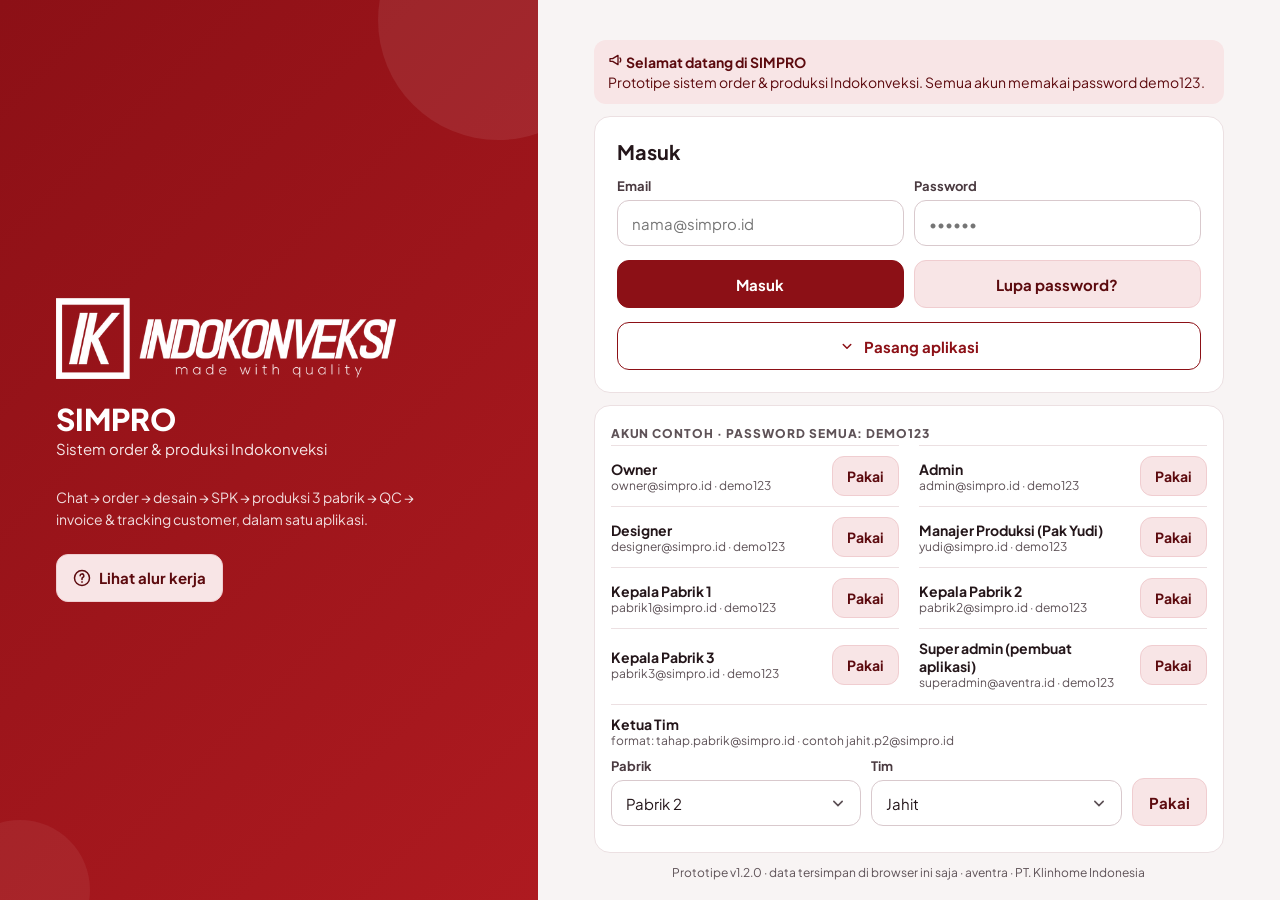
==== commit 29cf04f0: "Update index.html" ====
--- a/indokonveksi/index.html
+++ b/indokonveksi/index.html
@@ -306,6 +306,68 @@
 .doc th,.doc td{border-bottom:1px solid #E5D9DC;padding:8px 6px;text-align:left;vertical-align:top}
 .doc th{background:var(--tint);color:var(--md);font-size:12px}
 .doc .r{text-align:right}
+
+/* ===== v1.2 — pola aplikasi Aventra ===== */
+html[data-theme=hitam]{--m:#1E2120;--m2:#3A3F42;--md:#111314;--tint:#FFF6DB;--tint2:#F5DC97;--grad:linear-gradient(135deg,#1E2120 0%,#3A3F42 100%)}
+html[data-theme=hitam] .bn .on .ic,html[data-theme=hitam] .side a.on{background:#F2B01E;color:#1E2120}
+html[data-theme=hitam] .chip.on,html[data-theme=hitam] .tile.on{background:#1E2120;border-color:#1E2120}
+.badge.ring,.bdot.ring{animation:ring 1.6s ease-out infinite}
+@keyframes ring{0%{box-shadow:0 0 0 0 rgba(239,68,68,.65)}70%{box-shadow:0 0 0 9px rgba(239,68,68,0)}100%{box-shadow:0 0 0 0 rgba(239,68,68,0)}}
+.bdot{position:absolute;top:-4px;right:2px;min-width:18px;height:18px;padding:0 5px;border-radius:9px;background:#EF4444;color:#fff;font-size:11px;font-weight:800;display:flex;align-items:center;justify-content:center;border:2px solid var(--m)}
+.bn .ic{position:relative}
+.billbar{display:flex;align-items:center;justify-content:space-between;gap:10px;padding:8px 16px;background:#FEF3C7;color:#78350F;font-size:13px;border-bottom:1px solid #FCD34D}
+.billbar span{display:flex;align-items:center;gap:6px;flex-wrap:wrap}
+.billbar .btn{background:#B45309;border-color:#B45309}
+@media(min-width:900px){.billbar{padding:8px 32px}}
+.asbar{position:sticky;top:0;z-index:40;display:flex;align-items:center;gap:8px;flex-wrap:wrap;padding:6px 16px;background:#1E3A8A;color:#fff;font-size:13px}
+.asbar .btn{margin-left:auto;min-height:32px}
+.cpb{display:inline-flex;align-items:center;justify-content:center;width:28px;height:28px;margin-left:4px;vertical-align:middle;border:1px solid var(--line);border-radius:8px;background:#fff;color:var(--muted);cursor:pointer}
+.cpb:active{background:var(--tint)}
+.heads{position:fixed;top:12px;left:50%;transform:translateX(-50%);z-index:90;width:min(520px,94vw);display:flex;gap:12px;align-items:center;padding:12px 14px;border-radius:16px;background:#fff;color:var(--ink);text-decoration:none;box-shadow:0 12px 32px rgba(36,22,26,.25);border:1px solid var(--line);animation:drop .3s ease}
+.heads .hic{width:40px;height:40px;flex:none;border-radius:12px;background:var(--m);color:#fff;display:flex;align-items:center;justify-content:center}
+.heads .t{display:flex;flex-direction:column;gap:2px;font-size:14px}.heads .t b{font-size:12px;color:var(--muted)}
+@keyframes drop{from{transform:translate(-50%,-30px);opacity:0}}
+.mgrid{display:grid;grid-template-columns:repeat(3,minmax(0,1fr));gap:8px}
+@media(min-width:600px){.mgrid{grid-template-columns:repeat(4,minmax(0,1fr))}}
+.mtile{position:relative;display:flex;flex-direction:column;align-items:center;gap:6px;padding:14px 6px;border-radius:14px;background:var(--bg);border:1px solid var(--line);color:var(--ink);text-decoration:none;font-size:12px;font-weight:700;text-align:center}
+.mtile svg{color:var(--m)}
+.mtile .lk{position:absolute;top:6px;left:6px;color:var(--muted)}
+.mtile .badge{position:absolute;top:6px;right:6px}
+.prob{border-left-width:1px}
+.prob.bad{border-color:#FCA5A5}.prob.warn{border-color:#FCD34D}
+.themeopt{display:flex;align-items:center;gap:12px;padding:12px;border-radius:14px;border:1.5px solid var(--line);cursor:pointer}
+.themeopt:has(input:checked){border-color:var(--m);background:var(--tint)}
+.themeopt input{accent-color:var(--m)}
+.themeopt .sw{width:44px;height:44px;border-radius:12px;flex:none}
+.acc-d{border-top:1px solid var(--line);padding:10px 0}
+.acc-d:first-of-type{border-top:none}
+.acc-d summary{cursor:pointer;font-weight:700;font-size:14px;list-style:none;display:flex;justify-content:space-between}
+.acc-d summary::after{content:"+";color:var(--muted);font-weight:800}
+.acc-d[open] summary::after{content:"−"}
+.acc-d ul,.helpl{margin:8px 0 0;padding-left:18px;font-size:14px;line-height:22px;color:var(--muted)}
+.acc-d .mut{margin-top:6px}
+.card.hl{border:2px solid var(--m)}
+.lockbox svg{color:var(--muted)}
+.sh.pop{max-width:480px}
+.sa-hd{background:#1E3A8A!important;color:#fff!important}
+.sa-hd .hd-t span{color:rgba(255,255,255,.85)!important}
+@media(min-width:900px){
+  .side{background:linear-gradient(180deg,var(--m) 0%,var(--md) 100%)}
+  .sfind{display:flex;align-items:center;gap:8px;margin:0 6px 10px;padding:0 10px;min-height:40px;border-radius:12px;background:rgba(255,255,255,.12);color:rgba(255,255,255,.8)}
+  .sfind input{flex:1;min-width:0;border:none;background:transparent;color:#fff;font-size:14px;outline:none}
+  .sfind input::placeholder{color:rgba(255,255,255,.7)}
+  .sfind kbd{font-family:inherit;font-size:11px;padding:1px 6px;border-radius:6px;background:rgba(255,255,255,.18)}
+  .sgrps{display:flex;flex-direction:column;gap:6px;margin-bottom:12px}
+  .sg-h{display:flex;align-items:center;justify-content:space-between;width:100%;padding:6px 12px;border:none;background:none;color:rgba(255,255,255,.65);font-size:11px;font-weight:800;letter-spacing:.1em;text-transform:uppercase;cursor:pointer}
+  .sg-h span{transition:transform .2s;display:flex}
+  .sgrp.closed .sg-h span{transform:rotate(-90deg)}
+  .sgrp.closed .sg-b{display:none}
+  .sg-b{display:flex;flex-direction:column;gap:2px}
+  .side a .badge{margin-left:auto}
+  .side .sver{padding:10px 12px 0;font-size:11px;color:rgba(255,255,255,.6)}
+  .sfind{display:flex}
+}
+@media(max-width:899px){.sfind{display:none}}
 @media print{.noprint{display:none!important}body{background:#fff}.doc{padding:0}}
 </style>
 </head>
@@ -333,6 +395,7 @@
 
 /* ---------- icons ---------- */
 const IC = {
+ down:'M7 10 L12 15 L17 10', copy:'M9 9 H19 V19 H9 Z M5 15 V5 H15', alert:'M12 3 L22 20 H2 Z M12 10 V14 M12 17 V17.5', trend:'M3 17 L9 11 L13 15 L21 7 M15 7 H21 V13', wallet:'M3 7 H19 V19 H3 Z M3 7 L15 3 V7 M15 13 H17', pin:'M12 21 C12 21 5 14 5 9 A7 7 0 0 1 19 9 C19 14 12 21 12 21 Z M12 11 A2 2 0 1 0 12 7 A2 2 0 1 0 12 11 Z', users:'M9 11 A3.5 3.5 0 1 0 9 4 A3.5 3.5 0 1 0 9 11 Z M2 20 C2 15 16 15 16 20 M16 4 A3.5 3.5 0 0 1 16 11 M18 15 C20 16 22 17 22 20', box:'M3 7 L12 3 L21 7 V17 L12 21 L3 17 Z M3 7 L12 11 L21 7 M12 11 V21', mega:'M3 10 V14 H7 L15 19 V5 L7 10 Z M18 9 C19.5 10.5 19.5 13.5 18 15', lock:'M6 11 H18 V21 H6 Z M8 11 V7 A4 4 0 0 1 16 7 V11', scan:'M4 8 V4 H8 M16 4 H20 V8 M20 16 V20 H16 M8 20 H4 V16 M7 12 H17', help:'M12 22 A10 10 0 1 0 12 2 A10 10 0 1 0 12 22 Z M9.5 9 A2.5 2.5 0 1 1 13 11.3 C12.3 11.7 12 12.3 12 13 V14 M12 17 V17.5',
  home:'M3 11 L12 4 L21 11 V20 H14 V14 H10 V20 H3 Z', chat:'M4 5 H20 V16 H9 L5 20 V16 H4 Z',
  order:'M8 3 H16 V6 H8 Z M6 5 H5 V21 H19 V5 H18 M9 11 H15 M9 15 H13', invoice:'M6 3 H18 V21 L15 19 L12 21 L9 19 L6 21 Z M9 8 H15 M9 12 H15',
  more:'M4 4 H10 V10 H4 Z M14 4 H20 V10 H14 Z M4 14 H10 V20 H4 Z M14 14 H20 V20 H14 Z', spk:'M6 3 H14 L18 7 V21 H6 Z M14 3 V7 H18 M9 13 H15 M9 17 H13',
@@ -352,6 +415,7 @@
 const uid = () => Math.random().toString(36).slice(2, 10);
 const token = () => Array.from(crypto.getRandomValues(new Uint8Array(20)), b => b.toString(16).padStart(2, '0')).join('');
 const rp = n => 'Rp\u00a0' + Math.round(Number(n) || 0).toLocaleString('id-ID');
+const rpS = n => { n = Math.round(Number(n) || 0); const a = Math.abs(n); return a >= 1e9 ? 'Rp\u00a0' + (n / 1e9).toFixed(1).replace('.', ',') + '\u00a0M' : a >= 1e6 ? 'Rp\u00a0' + (n / 1e6).toFixed(1).replace('.', ',') + '\u00a0jt' : rp(n); };
 const num = v => Number(String(v ?? '').replace(/[^\d-]/g, '')) || 0;
 const pad = n => String(n).padStart(2, '0');
 const ymd = d => `${d.getFullYear()}-${pad(d.getMonth() + 1)}-${pad(d.getDate())}`;
@@ -397,14 +461,15 @@
 }
 function load() {
   try { DB = JSON.parse(localStorage.getItem(KEY)); } catch (e) { DB = null; }
-  if (!DB || DB.v !== 1) { DB = seed(); save(); }
+  if (!DB || DB.v !== 1) { DB = seed(); }
+  migrate(); save();
 }
 function nextNo(p, at = new Date()) {
   const k = p + String(at.getFullYear()).slice(2) + pad(at.getMonth() + 1);
   DB.seq[k] = (DB.seq[k] || 0) + 1;
   return `${p}-${k.slice(p.length)}-${String(DB.seq[k]).padStart(4, '0')}`;
 }
-const me = () => DB.users.find(u => u.id === localStorage.getItem(SKEY) && u.active);
+const me = () => { const s = DB.users.find(u => u.id === localStorage.getItem(SKEY) && u.active); if (s && s.role === 'sa') { const a = localStorage.getItem('simpro_as_v1'); const t = a && DB.users.find(u => u.id === a && u.active); if (t) return t; } return s; };
 const U = id => DB.users.find(u => u.id === id);
 const C = id => DB.customers.find(c => c.id === id);
 const O = id => DB.orders.find(o => o.id === id);
@@ -430,7 +495,7 @@
   if (qc && qc.status !== 'belum') return null;
   const d = daysTo(spk.deadline);
   if (d < 0) return [`Lewat ${-d} hari`, 'bad'];
-  if (d <= 2) return [d === 0 ? 'Hari ini' : `H-${d}`, 'warn'];
+  if (d <= (DB.settings?.warnDays ?? 2)) return [d === 0 ? 'Hari ini' : `H-${d}`, 'warn'];
   return null;
 }
 function recalc(inv) {
@@ -439,12 +504,13 @@
   inv.status = inv.paid >= inv.total ? 'lunas' : (daysTo(inv.due) < 0 ? 'jatuh_tempo' : (inv.paid > 0 ? 'dp' : 'belum_bayar'));
 }
 function log(entity, id, action, oldv, newv) {
-  const u = me(); DB.logs.unshift({ id: uid(), at: now(), userId: u ? u.id : null, entity, entityId: id, action, old: oldv ?? null, new: newv ?? null });
+  const u = me(), r = DB.users.find(x => x.id === localStorage.getItem(SKEY)); DB.logs.unshift({ id: uid(), at: now(), userId: u ? u.id : null, entity, entityId: id, action, old: oldv ?? null, new: newv ?? null, sa: !!(r && r.role === 'sa') });
   DB.logs = DB.logs.slice(0, 400);
 }
 function notify(userIds, msg, link) {
   [].concat(userIds).filter(Boolean).forEach(uidv => DB.notifs.unshift({ id: uid(), userId: uidv, msg, link, at: now(), read: false }));
   DB.notifs = DB.notifs.slice(0, 500);
+  const m = typeof HEADS !== 'undefined' && me(); if (m && [].concat(userIds).includes(m.id)) HEADS.push([msg, link]);
 }
 const usersBy = (role, extra = () => true) => DB.users.filter(u => u.role === role && u.active && extra(u)).map(u => u.id);
 const trackUrl = o => location.href.split('#')[0] + '#/t/' + o.token;
@@ -528,8 +594,9 @@
   // O2: hampir deadline (P1, finishing)
   const o2 = mkOrder(c2, [it('Kemeja PDH', 'American drill', 'Navy', [0, 40, 80, 60, 20, 0], 120000)], { b: 1 }, 6, 0, 'produksi', 400, 'Bordir logo sekolah lengan kiri');
   mkDesign(o2, 1, 'disetujui', true, 380);
-  const s2 = mkSpk(o2, 'p1', 'diterima', 32000, 32000, 360, [...base, 'bordir']);
-  d.nego.push({ id: uid(), spkId: s2.id, by: 'u_yudi', price: 32000, msg: '', action: 'usul', at: ago(360) });
+  const s2 = mkSpk(o2, 'p1', 'diterima', 28000, 32000, 360, [...base, 'bordir']);
+  d.nego.push({ id: uid(), spkId: s2.id, by: 'u_yudi', price: 28000, msg: '', action: 'usul', at: ago(360) });
+  d.nego.push({ id: uid(), spkId: s2.id, by: 'u_head_p1', price: 32000, msg: 'Bordir logo 2 posisi.', action: 'tawar', at: ago(358) });
   d.nego.push({ id: uid(), spkId: s2.id, by: 'u_head_p1', price: 32000, msg: 'Siap.', action: 'terima', at: ago(355) });
   mkStages(s2, { kain: 'selesai', cutting: 'selesai', jahit: 'selesai', bordir: 'selesai', finishing: 'dikerjakan' }, 200);
   mkInv(o2, s2, 355);
@@ -568,20 +635,57 @@
   if (changed) save();
 }
 
-/* ---------- UI shell ---------- */
-const MENU = {
-  owner: [['#/', 'Beranda', 'home'], ['#/laporan', 'Laporan', 'chart'], ['#/papan', 'Papan', 'board'], ['#/orders', 'Order', 'order'], ['#/spk', 'SPK', 'spk'], ['#/invoices', 'Invoice', 'invoice'], ['#/chat', 'Chat', 'chat'], ['#/customers', 'Customer', 'user'], ['#/master', 'Pengaturan', 'gear'], ['#/log', 'Log aktivitas', 'clock']],
-  admin: [['#/', 'Beranda', 'home'], ['#/chat', 'Chat', 'chat'], ['#/orders', 'Order', 'order'], ['#/invoices', 'Invoice', 'invoice'], ['#/customers', 'Customer', 'user'], ['#/papan', 'Papan', 'board']],
-  designer: [['#/', 'Beranda', 'home'], ['#/orders', 'Desain', 'pen'], ['#/notif', 'Notifikasi', 'bell']],
-  manajer: [['#/', 'Beranda', 'home'], ['#/spk', 'SPK', 'spk'], ['#/papan', 'Papan', 'board'], ['#/laporan', 'Laporan', 'chart'], ['#/orders', 'Order', 'order']],
-  kepala: [['#/', 'Beranda', 'home'], ['#/spk', 'SPK Masuk', 'spk'], ['#/papan', 'Papan', 'board'], ['#/notif', 'Notifikasi', 'bell']],
-  ketua: [['#/tugas', 'Tugas', 'task'], ['#/riwayat', 'Riwayat', 'clock'], ['#/notif', 'Notifikasi', 'bell']],
-};
+/* ---------- UI shell (mengikuti pola aplikasi Aventra) ---------- */
+const APP_VERSION = '1.2.0';
+const NAV = [
+  { h: '#/', l: 'Beranda', i: 'home', r: 'owner admin designer manajer kepala', g: 'Utama' },
+  { h: '#/tugas', l: 'Tugas', i: 'task', r: 'ketua', g: 'Utama' },
+  { h: '#/riwayat', l: 'Riwayat', i: 'clock', r: 'ketua', g: 'Utama' },
+  { h: '#/chat', l: 'Chat', i: 'chat', r: 'owner admin', g: 'Penjualan', badge: 'chat' },
+  { h: '#/customers', l: 'Customer', i: 'user', r: 'owner admin', g: 'Penjualan' },
+  { h: '#/orders', l: 'Order', i: 'order', r: 'owner admin manajer', g: 'Penjualan' },
+  { h: '#/invoices', l: 'Invoice', i: 'invoice', r: 'owner admin', g: 'Penjualan' },
+  { h: '#/orders?st=desain', l: 'Desain', i: 'pen', r: 'designer', g: 'Utama' },
+  { h: '#/spk', l: 'SPK', i: 'spk', r: 'owner manajer kepala', g: 'Produksi' },
+  { h: '#/papan', l: 'Papan', i: 'board', r: 'owner admin manajer kepala', g: 'Produksi' },
+  { h: '#/laporan', l: 'Laporan', i: 'chart', r: 'owner manajer', g: 'Laporan' },
+  { h: '#/masalah', l: 'Masalah', i: 'alert', r: 'owner manajer', g: 'Laporan', badge: 'masalah' },
+  { h: '#/kinerja', l: 'Kinerja tim', i: 'trend', r: 'owner manajer', g: 'Laporan', mod: 'kinerja' },
+  { h: '#/kas', l: 'Keuangan & kas', i: 'wallet', r: 'owner', g: 'Laporan', mod: 'keuangan' },
+  { h: '#/pegawai', l: 'Pegawai & jabatan', i: 'users', r: 'owner', g: 'Pengaturan' },
+  { h: '#/master', l: 'Data master', i: 'box', r: 'owner', g: 'Pengaturan' },
+  { h: '#/pengumuman', l: 'Pengumuman', i: 'mega', r: 'owner', g: 'Pengaturan' },
+  { h: '#/setelan', l: 'Pengaturan', i: 'gear', r: 'owner', g: 'Pengaturan' },
+  { h: '#/modul', l: 'Menu tambahan', i: 'lock', r: 'owner', g: 'Pengaturan' },
+  { h: '#/tagihan', l: 'Tagihan', i: 'invoice', r: 'owner', g: 'Pengaturan' },
+  { h: '#/log', l: 'Log aktivitas', i: 'clock', r: 'owner', g: 'Pengaturan' },
+  { h: '#/absen', l: 'Absen', i: 'pin', r: 'admin designer manajer kepala ketua', g: 'Saya', mod: 'absensi' },
+  { h: '#/cek', l: 'Cek kode', i: 'scan', r: 'all', g: 'Saya' },
+  { h: '#/notif', l: 'Notifikasi', i: 'bell', r: 'all', g: 'Saya' },
+  { h: '#/panduan', l: 'Panduan aplikasi', i: 'help', r: 'all', g: 'Saya' },
+  { h: '#/akun', l: 'Akun saya', i: 'user', r: 'all', g: 'Saya' },
+];
+const DEF_BN = { owner: ['#/', '#/masalah', '#/papan', '#/laporan'], admin: ['#/', '#/chat', '#/orders', '#/invoices'], designer: ['#/', '#/notif', '#/orders?st=desain', '#/akun'], manajer: ['#/', '#/spk', '#/papan', '#/laporan'], kepala: ['#/', '#/spk', '#/papan', '#/notif'], ketua: ['#/notif', '#/riwayat', '#/tugas', '#/cek'] };
+const modOn = k => !!(DB.modules[k] && DB.modules[k].active && (!DB.modules[k].until || DB.modules[k].until >= today()));
+function navFor(u) {
+  return NAV.filter(n => n.r === 'all' || n.r.split(' ').includes(u.role)).map(n => ({ ...n, l: n.h === '#/spk' && u.role === 'kepala' ? 'SPK Masuk' : n.l, locked: n.mod && !modOn(n.mod) }));
+}
+function bnFor(u) {
+  const all = navFor(u), ok = h => all.some(n => n.h === h);
+  const pick = (u.tabs && u.tabs.length === 4 && u.tabs.every(ok)) ? u.tabs : DEF_BN[u.role];
+  return pick.map(h => all.find(n => n.h === h)).filter(Boolean);
+}
+const badgeOf = (n, u) => n.badge === 'masalah' ? openProblems().length : n.badge === 'chat' ? DB.chats.reduce((s, c) => s + c.unread, 0) : 0;
 let ROUTE = '';
-function isOn(href) { const p = ROUTE.split('?')[0]; if (href === '#/') return p === '#/' || p === ''; return p === href || p.startsWith(href + '/') || (href === '#/orders' && p.startsWith('#/order/')) || (href === '#/invoices' && p.startsWith('#/invoice/')); }
+function isOn(href) {
+  const p = ROUTE.split('?')[0], hp = href.split('?')[0];
+  if (href.includes('?st=desain')) return ROUTE.startsWith('#/orders') || p.startsWith('#/design/');
+  if (hp === '#/') return p === '#/' || p === '';
+  return p === hp || p.startsWith(hp + '/') || (hp === '#/orders' && p.startsWith('#/order/')) || (hp === '#/invoices' && p.startsWith('#/invoice/'));
+}
 const cols = (main, side, cls = '') => `<div class="cols ${cls}"><div class="c-main">${main}</div><div class="c-side">${side}</div></div>`;
 const kpis = arr => `<div class="kpis">${arr.map(([l, v, c, href, cls]) => `<a class="stat ${cls || ''}" href="${href || '#/'}"><span>${l}</span><b style="${c ? `color:var(--${c})` : ''}">${v}</b></a>`).join('')}</div>`;
-/* daftar: kartu di HP, tabel di desktop */
+const cp = t => `<button type="button" class="cpb" data-act="copy" data-text="${esc(t)}" aria-label="Salin ${esc(t)}" title="Salin">${ic('copy', 15)}</button>`;
 function listView(items, o) {
   const title = o.title ? `<b style="padding:12px 0 4px">${o.title}</b>` : '';
   const extra = o.extra || '';
@@ -589,48 +693,71 @@
   return `<div class="card tight only-m">${title}${items.map(o.li).join('')}</div>
   <div class="card tbl-card only-d">${o.title ? `<div class="card-h"><b>${o.title}</b>${extra}</div>` : ''}<div class="tbl-wrap"><table class="tbl"><thead><tr>${o.cols.map(c => `<th class="${c.r ? 'r' : ''}">${c.h}</th>`).join('')}</tr></thead><tbody>${items.map(it => `<tr ${o.href ? `data-href="${o.href(it)}"` : ''}>${o.cols.map(c => `<td class="${c.r ? 'r' : ''}">${c.v(it)}</td>`).join('')}</tr>`).join('')}</tbody></table></div></div>`;
 }
+function lockBox(modKey, u) {
+  const m = MODULES[modKey];
+  return `<div class="card center narrow lockbox" style="align-items:center;gap:12px;padding:32px 20px">${ic('lock', 40)}<b style="font-size:18px">${m.n} terkunci</b><span class="mut" style="max-width:440px">${m.d}</span>
+   ${u.role === 'owner' ? `<a class="btn auto" href="#/modul?m=${modKey}">Buka sekarang · ${m.p}</a>` : '<span class="small">Minta owner membuka menu ini di Menu tambahan.</span>'}</div>`;
+}
 function shell(title, sub, body, o = {}) {
-  const u = me(), menu = MENU[u.role];
+  const u = me(), real = realMe(), nav = navFor(u), bn = bnFor(u);
   const unread = DB.notifs.filter(n => n.userId === u.id && !n.read).length;
-  const BN = { designer: [['#/', 'Beranda', 'home'], ['#/orders', 'Desain', 'pen'], ['acc', 'Akun', 'user']], ketua: [['#/riwayat', 'Riwayat', 'clock'], ['#/tugas', 'Tugas', 'task'], ['#/notif', 'Notifikasi', 'bell']] };
-  const bn = BN[u.role] || (menu.length > 5 ? [...menu.slice(0, 4), ['more', 'Lainnya', 'more']] : (menu.length < 5 ? [...menu, ['acc', 'Akun', 'user']] : menu));
-  const mid = bn.length % 2 ? Math.floor(bn.length / 2) : -1;
-  const bnHtml = bn.map(([h, l, i], k) => (h === 'more' || h === 'acc')
-    ? `<button type="button" class="${k === mid ? 'mid' : ''}" data-act="${h === 'more' ? 'moreMenu' : 'account'}"><span class="ic">${ic(i, 20)}</span>${l}</button>`
-    : `<a href="${h}" class="${isOn(h) ? 'on' : ''} ${k === mid ? 'mid' : ''}"><span class="ic">${ic(i, k === mid ? 22 : 20)}</span>${l}</a>`).join('');
+  const groups = [...new Set(nav.map(n => n.g))];
+  const closed = JSON.parse(localStorage.getItem('simpro_grp') || '[]');
+  const sideItem = n => { const b = badgeOf(n, u); return `<a href="${n.h}" data-l="${esc(n.l.toLowerCase())}" class="${isOn(n.h) ? 'on' : ''}">${ic(n.i, 20)}<span class="grow">${n.l}</span>${n.locked ? ic('lock', 15) : ''}${b ? `<span class="badge ${n.badge === 'masalah' ? 'ring' : ''}">${b}</span>` : ''}</a>`; };
+  const side = groups.map(g => { const items = nav.filter(n => n.g === g); const isC = closed.includes(g) && !items.some(n => isOn(n.h)); return `<div class="sgrp ${isC ? 'closed' : ''}" data-g="${g}"><button type="button" class="sg-h" data-act="grp" data-g="${g}">${g}<span>${ic('down', 16)}</span></button><div class="sg-b">${items.map(sideItem).join('')}</div></div>`; }).join('');
+  const mid = 2;
+  const bnHtml = [...bn, { h: 'more', l: 'Lainnya', i: 'more' }].map((n, k) => {
+    const b = n.h !== 'more' ? badgeOf(n, u) : 0;
+    const inner = `<span class="ic">${ic(n.i, k === mid ? 22 : 20)}${b ? `<span class="bdot ${n.badge === 'masalah' ? 'ring' : ''}">${b}</span>` : ''}</span>${n.l.replace('Pegawai & jabatan', 'Pegawai')}`;
+    return n.h === 'more' ? `<button type="button" data-act="moreMenu">${inner}</button>` : `<a href="${n.h}" class="${isOn(n.h) ? 'on' : ''} ${k === mid ? 'mid' : ''}">${inner}</a>`;
+  }).join('');
   const act = (o.actions || []).map(([h, l, i, cls]) => `<a class="btn sm auto ${cls || ''}" href="${h}">${i ? ic(i, 18) : ''}${l}</a>`).join('');
-  return `<div class="app">
+  const bill = u.role === 'owner' && DB.bill.status !== 'lunas' ? `<div class="billbar"><span>${ic('invoice', 18)}<b>Tagihan aplikasi</b> ${DB.bill.no} belum dibayar · jatuh tempo ${fd(DB.bill.due)}</span><a class="btn sm auto shake" href="#/tagihan">Bayar</a></div>` : '';
+  const asBar = real && real.role === 'sa' ? `<div class="asbar">${ic('user', 16)}Super admin · melihat sebagai <b>${esc(u.name)}</b> (${ROLES[u.role]})<button type="button" class="btn sm auto light" data-act="saBack">Kembali ke super admin</button></div>` : '';
+  const pins = (o.pins !== false && isOn('#/')) || o.pins === true ? DB.announcements.filter(a => a.active && a.pin).map(a => `<div class="alert info">${ic('mega', 16)} <b>${esc(a.title)}</b> · ${esc(a.body)}</div>`).join('') : '';
+  return `${asBar}<div class="app">
   <aside class="side"><div class="brand"><img src="${LOGO}" alt="Indokonveksi"></div>
    <div class="who"><b>${esc(u.name)}</b>${ROLES[u.role]}${u.factoryId ? ' · ' + F(u.factoryId).name : ''}</div>
-   ${menu.map(([h, l, i]) => `<a href="${h}" class="${isOn(h) ? 'on' : ''}">${ic(i, 20)}${l}</a>`).join('')}
-   ${menu.some(m => m[0] === '#/notif') ? '' : `<a href="#/notif" class="${isOn('#/notif') ? 'on' : ''}">${ic('bell', 20)}Notifikasi ${unread ? `<span class="badge" style="margin-left:auto">${unread}</span>` : ''}</a>`}
-   <a href="#" class="out" data-act="logout">${ic('out', 20)}Keluar</a></aside>
+   <label class="sfind">${ic('search', 16)}<input id="sideFind" type="search" placeholder="Cari menu…" aria-label="Cari menu" data-input="sideFind"><kbd>/</kbd></label>
+   <div class="sgrps">${side}</div>
+   <a href="#" class="out" data-act="logout">${ic('out', 20)}Keluar</a>
+   <div class="sver">SIMPRO v${APP_VERSION} · aventra</div></aside>
   <div class="col">
    <header class="hd ${o.hero ? 'has-hero' : ''}"><div class="hd-row">
      ${o.back ? `<a class="ib" href="${o.back}" aria-label="Kembali" style="margin-left:-10px">${ic('back')}</a>` : ''}
      <div class="hd-t"><b>${title}</b>${sub ? `<span>${sub}</span>` : ''}</div>
      ${act ? `<div class="hd-act">${act}</div>` : ''}
-     <a class="ib" href="#/notif" aria-label="Notifikasi">${ic('bell')}${unread ? `<span class="dot">${unread}</span>` : ''}</a>
-     <button class="ib" type="button" data-act="account" aria-label="Akun">${ic('user')}</button>
+     <button class="ib" type="button" data-act="help" aria-label="Panduan halaman ini">${ic('help')}</button>
+     <button class="ib" type="button" data-act="bellPop" aria-label="Notifikasi">${ic('bell')}${unread ? `<span class="dot">${unread}</span>` : ''}</button>
+     <button class="ib only-d" type="button" data-act="account" aria-label="Akun">${ic('user')}</button>
    </div></header>
+   ${bill}
    ${o.hero ? `<section class="hero">${o.hero}</section>` : ''}
-   <main class="mn">${body}</main>
+   <main class="mn">${pins}${body}</main>
   </div>
   ${o.fab ? `<a class="fab" href="${o.fab}" aria-label="Tambah">${ic('plus', 26)}</a>` : ''}
   <nav class="bn" aria-label="Menu bawah">${bnHtml}</nav></div>`;
 }
-function sheet(html) {
+function sheet(html, cls = '') {
   closeSheet();
   const ov = document.createElement('div'); ov.className = 'ov'; ov.id = 'ov';
-  ov.innerHTML = `<div class="sh" role="dialog" aria-modal="true">${html}</div>`;
+  ov.innerHTML = `<div class="sh ${cls}" role="dialog" aria-modal="true">${html}</div>`;
   ov.addEventListener('click', e => { if (e.target === ov) closeSheet(); });
   document.body.appendChild(ov); document.documentElement.classList.add('no-scroll');
-  const f = ov.querySelector('input:not([type=file]),textarea'); if (f && innerWidth > 900) f.focus();
+  const f = ov.querySelector('input:not([type=file]):not([type=checkbox]):not([type=radio]),textarea'); if (f && innerWidth > 900) f.focus();
 }
 function closeSheet() { $('#ov')?.remove(); document.documentElement.classList.remove('no-scroll'); }
 const shHead = t => `<div class="sh-h"><b>${t}</b><button type="button" class="btn ghost sm auto" data-act="close">Tutup</button></div>`;
 let toastT;
 function toast(m) { $('.toast')?.remove(); clearTimeout(toastT); const t = document.createElement('div'); t.className = 'toast'; t.setAttribute('role', 'status'); t.textContent = m; document.body.appendChild(t); toastT = setTimeout(() => t.remove(), 2800); }
+/* notifikasi melayang saat aplikasi terbuka */
+let HEADS = [];
+function headsUp(msg, link) {
+  const old = $('.heads'); old?.remove();
+  const h = document.createElement('a'); h.className = 'heads'; h.href = link || '#/notif'; h.setAttribute('role', 'alert');
+  h.innerHTML = `<span class="hic">${ic('bell', 20)}</span><span class="t"><b>SIMPRO · Indokonveksi</b><span>${esc(msg)}</span></span>`;
+  h.onclick = () => h.remove(); document.body.appendChild(h); setTimeout(() => h.remove(), 5200);
+}
 const go = h => { if (location.hash === h) render(); else location.hash = h; };
 
 /* ---------- router ---------- */
@@ -638,27 +765,37 @@
 function render() {
   closeSheet();
   ROUTE = location.hash || '#/';
+  document.documentElement.dataset.theme = DB.settings.theme;
   const [path, qs] = ROUTE.slice(1).split('?');
   const q = Object.fromEntries(new URLSearchParams(qs || ''));
   const parts = path.split('/').filter(Boolean);
   const root = $('#root');
   if (parts[0] === 't') { root.innerHTML = pageTrack(parts[1]); scrollTo(0, 0); return; }
-  const u = me();
+  const real = realMe(), u = me();
   if (!u) { root.innerHTML = pageLogin(); return; }
+  if (u.role === 'sa') { root.innerHTML = pageSA(q); return; }
   runWarnings();
   if (parts[0] === 'print') { root.innerHTML = pagePrint(parts[1], parts[2]); return; }
   const key = parts[0] || 'home';
   if (u.role === 'ketua' && key === 'home') return go('#/tugas');
   const fn = PAGES[key];
-  const html = fn ? fn(parts.slice(1), q, u) : shell('Tidak ditemukan', '', `<div class="card narrow"><b>Halaman tidak ada</b><a class="btn" href="#/">Ke beranda</a></div>`);
+  const navItem = NAV.find(n => n.h.split('?')[0] === '#/' + key && n.mod);
+  let html;
+  if (navItem && !modOn(navItem.mod)) html = shell(navItem.l, 'Menu tambahan', lockBox(navItem.mod, u));
+  else html = fn ? fn(parts.slice(1), q, u) : shell('Tidak ditemukan', '', `<div class="card narrow"><b>Halaman tidak ada</b><a class="btn" href="#/">Ke beranda</a></div>`);
   if (html === undefined) return;
   root.innerHTML = html;
   if (!ROUTE.includes('keep')) scrollTo(0, 0);
+  if (HEADS.length) { const [m, l] = HEADS.pop(); HEADS = []; setTimeout(() => headsUp(m, l), 250); }
 }
 addEventListener('hashchange', render);
+addEventListener('keydown', e => { if (e.key === '/' && !e.target.closest('input,textarea,select')) { const f = $('#sideFind'); if (f && f.offsetParent) { e.preventDefault(); f.focus(); } } });
+let INSTALL_EVT = null;
+addEventListener('beforeinstallprompt', e => { e.preventDefault(); INSTALL_EVT = e; });
+
 
 /* =================== LOGIN =================== */
-function pageLogin() {
+function pageLoginOld() {
   const acc = (label, email) => `<div class="acc"><div class="t"><b>${label}</b><span>${email} · ${PASS}</span></div><button type="button" class="btn light sm auto" data-act="fill" data-email="${email}">Pakai</button></div>`;
   const facts = DB.factories.map(f => [f.id, f.name]);
   return `<div class="login">
@@ -730,9 +867,9 @@
       <div class="card" style="gap:0"><div class="card-h" style="padding-bottom:4px"><b>Chat terbaru</b><a href="#/chat" style="font-size:13px;font-weight:700">Semua</a></div>${chats.map(c => `<a class="li" href="#/chat/${c.id}"><span class="t"><b>${esc(c.name)}</b><span style="white-space:nowrap;overflow:hidden;text-overflow:ellipsis;max-width:260px">${esc(c.msgs.slice(-1)[0]?.body)}</span></span>${c.unread ? `<span class="badge">${c.unread}</span>` : pill(CHAT_ST, c.status)}</a>`).join('')}</div>
       <div class="card" style="gap:0"><div class="card-h" style="padding-bottom:4px"><b>Belum lunas</b><a href="#/invoices" style="font-size:13px;font-weight:700">Semua</a></div>${unpaid.sort((a, b) => b.balance - a.balance).slice(0, 4).map(i => `<a class="li" href="#/invoice/${i.id}"><span class="t"><b>${esc(C(O(i.orderId).customerId).name)}</b><span>${i.no} · tempo ${fd(i.due)}</span></span><b style="color:var(--warn);white-space:nowrap">${rp(i.balance)}</b></a>`).join('') || '<div class="mut" style="padding:12px 0">Semua lunas</div>'}</div>`;
     return shell(greet, sub, `
-      <div class="only-d">${kpis([['Order aktif', active.length, '', '#/orders'], ['Terlambat / H-2', warns.length, warns.length ? 'bad' : '', '#/papan'], ['Chat belum dibaca', chatNew, '', '#/chat'], ['Belum lunas', rp(sisa), 'warn', '#/invoices'], ['Siap SPK', DB.orders.filter(o => o.status === 'siap_spk').length, '', '#/orders?st=siap_spk']])}</div>
+      <div class="only-d">${kpis([['Order aktif', active.length, '', '#/orders'], ['Terlambat / H-2', warns.length, warns.length ? 'bad' : '', '#/papan'], ['Chat belum dibaca', chatNew, '', '#/chat'], ['Belum lunas', rpS(sisa), 'warn', '#/invoices'], ['Siap SPK', DB.orders.filter(o => o.status === 'siap_spk').length, '', '#/orders?st=siap_spk']])}</div>
       ${u.role === 'admin' ? `<div class="btns only-m"><a class="btn" href="#/order/new">${ic('plus', 18)}Order baru</a><a class="btn light" href="#/chat">${ic('chat', 18)}Inbox</a></div>` : ''}
-      <a class="stat only-m" href="#/invoices"><span>Total belum lunas</span><b style="color:var(--warn)">${rp(sisa)}</b></a>
+      <a class="stat only-m" href="#/invoices"><span>Total belum lunas</span><b style="color:var(--warn)">${rpS(sisa)}</b></a>
       ${cols(warnList(u) + chartCard(), side)}`, { hero, actions: u.role === 'admin' ? [['#/order/new', 'Order baru', 'plus']] : [['#/laporan', 'Laporan', 'chart', 'light']] });
   }
   if (u.role === 'designer') {
@@ -938,7 +1075,7 @@
   const nextAct = (isAdm && o.status === 'selesai_produksi') ? (inv && inv.status === 'lunas' ? `<button type="button" class="btn ok" data-act="ship" data-id="${o.id}">Tandai sudah dikirim</button>` : `<a class="btn shake" href="#/invoice/${inv?.id}">Tagih sisa pembayaran dulu</a>`) : (isAdm && o.status === 'dikirim') ? `<button type="button" class="btn ok" data-act="finishOrder" data-id="${o.id}">Order selesai</button>` : (u.role === 'manajer' && o.status === 'siap_spk' && !spk) ? `<a class="btn" href="#/spk/new/${o.id}">Terbitkan SPK</a>` : '';
   const side = `<div class="card">
      <div class="pills">${pill(ORDER_ST, o.status)}${spk ? `<span class="pill">${F(spk.factoryId).name}</span>` : ''}${w ? `<span class="pill ${w[1]}">${w[0]}</span>` : ''}${inv ? pill(INV_ST, inv.status) : ''}</div>
-     ${kv('Customer', `<a href="#/customers?id=${c.id}">${esc(c.name)}</a>`)}${kv('WhatsApp', '+' + esc(c.phone))}${kv('Deadline order', fd(o.deadline))}${spk ? kv('Deadline SPK', fd(spk.deadline)) : ''}
+     ${kv('No. order', `${o.no} ${cp(o.no)}`)}${kv('Customer', `<a href="#/customers?id=${c.id}">${esc(c.name)}</a>`)}${kv('WhatsApp', '+' + esc(c.phone))}${kv('Deadline order', fd(o.deadline))}${spk ? kv('Deadline SPK', fd(spk.deadline)) : ''}
      ${kv('Jumlah', qtyOrder(o) + ' pcs')}${kv('Total', `<b>${rp(totalOrder(o))}</b>`)}${kv('DP', rp(o.dp))}${inv ? kv('Sisa tagihan', `<b style="color:var(--warn)">${rp(inv.balance)}</b>`) : ''}</div>
     ${nextAct}
     <div class="btns"><a class="btn ghost" href="#/print/order/${o.id}">${ic('print', 18)}Cetak order</a>${canCancel ? `<button type="button" class="btn danger" data-act="cancelOrder" data-id="${o.id}">Batalkan</button>` : ''}</div>`;
@@ -1028,7 +1165,7 @@
   if (u.role === 'manajer' && open && (!last || last.by === u.id)) act = `<div class="alert info">Menunggu jawaban ${F(s.factoryId).name}</div>`;
   if (u.role === 'manajer' && s.status === 'ditolak' && !spkOf(o.id)) act = `<div class="alert bad">Ditolak: ${esc(s.reason)}</div><a class="btn" href="#/spk/new/${o.id}">Alihkan ke pabrik lain</a>`;
   const main = `<div class="pills">${pill(SPK_ST, s.status)}<span class="pill">${F(s.factoryId).name}</span><span class="pill">${qtyOrder(o)} pcs</span><span class="pill warn">Deadline ${fd(s.deadline)}</span></div>
-   <div class="card">${kv('Order', `<a href="#/order/${o.id}">${o.no}</a> · ${esc(itemsTxt(o))}`)}${u.role !== 'kepala' ? kv('Customer', esc(C(o.customerId).name)) : ''}${kv('Ukuran', o.items.map(it => SIZES.filter(z => it.sizes[z]).map(z => `${z} ${it.sizes[z]}`).join(' · ')).join(' | '))}
+   <div class="card">${kv('No. SPK', `${s.no} ${cp(s.no)}`)}${kv('Order', `<a href="#/order/${o.id}">${o.no}</a> · ${esc(itemsTxt(o))}`)}${u.role !== 'kepala' ? kv('Customer', esc(C(o.customerId).name)) : ''}${kv('Ukuran', o.items.map(it => SIZES.filter(z => it.sizes[z]).map(z => `${z} ${it.sizes[z]}`).join(' · ')).join(' | '))}
     ${kv('Tahap', s.stages.map(k => SN[k]).join(' → '))}${s.deadlineReason ? kv('Alasan deadline', esc(s.deadlineReason)) : ''}${kv('Instruksi', esc(s.instructions || '-'))}${seePrice ? kv('Harga produksi', `<b>${rp(lastPrice(s))}/pcs</b>${s.agreed ? ' · disepakati' : ''}`) : ''}
     ${fin ? `<div class="row"><img class="ph" src="${fin.src || photoPh('File')}" alt="Desain final" data-act="zoom"><span class="mut">Desain final v${fin.version} · ${esc(fin.name)}</span></div>` : ''}
     <a class="btn ghost sm" href="#/print/spk/${s.id}">${ic('print', 18)}Cetak SPK</a></div>
@@ -1090,7 +1227,7 @@
   const chip = (k, l) => `<a class="chip ${st === k ? 'on' : ''}" href="#/invoices?st=${k}">${l}</a>`;
   const all = DB.invoices, sisa = all.reduce((s, i) => s + i.balance, 0);
   return shell('Invoice', `${list.length} invoice`, `
-   ${kpis([['Total piutang', rp(sisa), 'warn', '#/invoices?st=belum'], ['Jatuh tempo', all.filter(i => i.status === 'jatuh_tempo').length, 'bad', '#/invoices?st=jatuh_tempo'], ['DP', all.filter(i => i.status === 'dp').length, '', '#/invoices?st=dp', 'only-d'], ['Lunas', all.filter(i => i.status === 'lunas').length, 'ok', '#/invoices?st=lunas', 'only-d']])}
+   ${kpis([['Total piutang', rpS(sisa), 'warn', '#/invoices?st=belum'], ['Jatuh tempo', all.filter(i => i.status === 'jatuh_tempo').length, 'bad', '#/invoices?st=jatuh_tempo'], ['DP', all.filter(i => i.status === 'dp').length, '', '#/invoices?st=dp', 'only-d'], ['Lunas', all.filter(i => i.status === 'lunas').length, 'ok', '#/invoices?st=lunas', 'only-d']])}
    <div class="chips">${chip('belum', 'Belum lunas')}${chip('jatuh_tempo', 'Jatuh tempo')}${chip('dp', 'DP')}${chip('lunas', 'Lunas')}${chip('semua', 'Semua')}</div>
    ${listView(list, {
     empty: 'Tidak ada invoice', href: i => '#/invoice/' + i.id,
@@ -1105,7 +1242,7 @@
   const o = O(i.orderId), c = C(o.customerId), sp = DB.spks.find(s => s.id === i.spkId), pays = DB.payments.filter(x => x.invoiceId === i.id);
   const url = trackUrl(o);
   const qr = `https://api.qrserver.com/v1/create-qr-code/?size=200x200&margin=6&data=${encodeURIComponent(url)}`;
-  const main = `<div class="card"><div class="card-h"><b>Rincian tagihan</b>${pill(INV_ST, i.status)}</div>${o.items.map(it => kv(`${esc(it.product)} ${esc(it.color)} · ${qtyItem(it)} × ${rp(it.price)}`, rp(qtyItem(it) * num(it.price)))).join('')}${kv('Total', `<b>${rp(i.total)}</b>`)}${kv('Terbayar', `<span style="color:var(--ok)">${rp(i.paid)}</span>`)}${kv('Sisa', `<b style="color:var(--warn)">${rp(i.balance)}</b>`)}${kv('Jatuh tempo', fd(i.due))}<div class="small">Terisi otomatis dari order &amp; SPK saat SPK diterima ${sp ? F(sp.factoryId).name : ''} (${ft(i.at)})</div></div>
+  const main = `<div class="card"><div class="card-h"><b>Rincian tagihan</b>${pill(INV_ST, i.status)}</div>${kv('No. invoice', `${i.no} ${cp(i.no)}`)}${o.items.map(it => kv(`${esc(it.product)} ${esc(it.color)} · ${qtyItem(it)} × ${rp(it.price)}`, rp(qtyItem(it) * num(it.price)))).join('')}${kv('Total', `<b>${rp(i.total)}</b>`)}${kv('Terbayar', `<span style="color:var(--ok)">${rp(i.paid)}</span>`)}${kv('Sisa', `<b style="color:var(--warn)">${rp(i.balance)}</b>`)}${kv('Jatuh tempo', fd(i.due))}<div class="small">Terisi otomatis dari order &amp; SPK saat SPK diterima ${sp ? F(sp.factoryId).name : ''} (${ft(i.at)})</div></div>
    <div class="card" style="gap:0"><b style="padding-bottom:4px">Riwayat pembayaran</b>${pays.map(x => `<div class="li"><span class="t"><b>${PAY_T[x.type]} · ${rp(x.amount)}</b><span>${fd(x.date)} · dicatat ${esc(U(x.by)?.name || '-')}</span></span>${x.proof ? `<img class="ph" style="width:56px;height:48px" src="${x.proof}" alt="Bukti transfer" data-act="zoom">` : '<span class="small">tanpa bukti</span>'}</div>`).join('') || '<div class="mut" style="padding:12px 0">Belum ada</div>'}</div>
    <div class="card"><div class="row" style="align-items:flex-start;gap:14px"><img src="${qr}" width="110" height="110" alt="QR code tracking" style="border-radius:10px;border:1px solid var(--line);flex:none"><div style="display:flex;flex-direction:column;gap:6px;min-width:0"><b>Link tracking customer</b><span class="small" style="word-break:break-all">${esc(url)}</span><a href="#/t/${o.token}" style="font-weight:700;font-size:14px">Lihat sebagai customer</a><button type="button" class="btn light sm" data-act="copy" data-text="${esc(url)}">${ic('link', 18)}Salin link</button></div></div></div>`;
   const side = `<div class="banner only-d"><small>Sisa tagihan</small><div class="big">${rp(i.balance)}</div><small>${esc(c.name)} · +${esc(c.phone)}</small></div>
@@ -1291,7 +1428,7 @@
   fill: el => { const f = $('form[data-form=login]'); f.email.value = el.dataset.email; f.password.value = PASS; f.scrollIntoView({ behavior: 'smooth' }); f.querySelector('button[type=submit]').focus(); },
   fillTeam: () => { const f = $('form[data-form=login]'); const fi = $('[name=lgF]').value.replace('p', ''), st = $('[name=lgS]').value.replace('_', ''); f.email.value = `${st}.p${fi}@simpro.id`; f.password.value = PASS; f.scrollIntoView({ behavior: 'smooth' }); },
   forgot: () => sheet(shHead('Lupa password') + `<span class="mut">Di aplikasi asli, link reset dikirim ke email dan berlaku 60 menit. Di prototipe ini semua akun memakai password <b>${PASS}</b>.</span><button class="btn" data-act="close">Mengerti</button>`),
-  logout: () => { localStorage.removeItem(SKEY); go('#/'); },
+  logout: () => { localStorage.removeItem(SKEY); localStorage.removeItem('simpro_as_v1'); go('#/'); },
   account: () => { const u = me(); sheet(shHead('Akun') + `<div class="card"><b>${esc(u.name)}</b><span class="mut">${u.email} · ${ROLES[u.role]}${u.factoryId ? ' · ' + F(u.factoryId).name : ''}</span></div><a class="btn light" href="#/notif">${ic('bell', 18)}Notifikasi</a>${u.role === 'owner' ? `<a class="btn light" href="#/log">${ic('clock', 18)}Log aktivitas</a>` : ''}<button class="btn red" data-act="logout">${ic('out', 18)}Keluar</button>`); },
   moreMenu: () => { const m = MENU[me().role].slice(4); sheet(shHead('Menu lainnya') + m.map(([h, l, i]) => `<a class="btn light" href="${h}" style="justify-content:flex-start">${ic(i, 20)}${l}</a>`).join('') + `<button class="btn red" data-act="logout">${ic('out', 18)}Keluar</button>`); },
   zoom: el => { const z = document.createElement('div'); z.className = 'zoom'; z.innerHTML = `<img src="${el.src}" alt="${esc(el.alt)}">`; z.onclick = () => z.remove(); document.body.appendChild(z); },
@@ -1338,7 +1475,7 @@
     const qty = s.status === 'rework' ? s.reworkQty : qtyOrder(o);
     sheet(shHead(`Selesaikan ${SN[s.type]}`) + `<form data-form="stFinish" data-id="${s.id}" style="display:flex;flex-direction:column;gap:12px"><span class="mut">${o.no} · ${qty} pcs</span>
       <div class="row">${fld('Jumlah selesai', 'done', qty, { num: 1, req: 1 })}${fld('Reject', 'reject', 0, { num: 1 })}</div>
-      <label class="btn ghost" for="phIn">${ic('camera', 18)}Ambil / pilih foto progres (wajib)</label><input id="phIn" type="file" name="photos" accept="image/*" capture="environment" multiple class="hidden" data-change="photoPrev">
+      <label class="btn ghost" for="phIn">${ic('camera', 18)}Ambil / pilih foto progres${DB.settings.photo ? ' (wajib)' : ''}</label><input id="phIn" type="file" name="photos" accept="image/*" capture="environment" multiple class="hidden" data-change="photoPrev">
       <div id="phPrev" class="photos"></div>
       ${fld('Keterangan foto', 'caption', `Hasil ${SN[s.type]}`)}${fld('Catatan (opsional)', 'notes', '', { ph: 'Misal: 2 pcs XL kurang kancing' })}
       <div id="phErr" class="alert bad hidden" role="alert">Foto progres wajib diunggah</div>
@@ -1458,7 +1595,7 @@
   },
   stFinish: async f => {
     const s = DB.stages.find(x => x.id === f.dataset.id), files = [...f.photos.files];
-    if (!files.length) return $('#phErr').classList.remove('hidden');
+    if (!files.length && DB.settings.photo) return $('#phErr').classList.remove('hidden');
     const btn = f.querySelector('button.ok'); btn.disabled = true; btn.textContent = 'Menyimpan foto…';
     for (const file of files.slice(0, 4)) { const src = await fileToData(file, 1000, 0.62); if (src) DB.photos.push({ id: uid(), stageId: s.id, src, caption: f.caption.value, at: now(), by: me().id }); }
     const msg = finishStage(s, { qtyDone: num(f.done.value), qtyReject: num(f.reject.value), notes: f.notes.value });
@@ -1466,7 +1603,7 @@
   },
   qcSave: async f => {
     const s = DB.stages.find(x => x.id === f.dataset.id), files = [...f.photos.files], pass = num(f.pass.value), rej = num(f.reject.value);
-    if (!files.length) return $('#phErr').classList.remove('hidden');
+    if (!files.length && DB.settings.photo) return $('#phErr').classList.remove('hidden');
     if (rej > 0 && !f.target.value) return toast('Pilih tahap tujuan rework');
     if (rej > 0 && !f.reason.value.trim()) return toast('Isi alasan reject');
     const btn = f.querySelector('button.ok'); btn.disabled = true; btn.textContent = 'Menyimpan…';
@@ -1503,6 +1640,466 @@
     log('master', fid, `Pabrik ${f.name.value} ditambahkan`); save(); render(); toast(`${f.name.value} + 9 tim dibuat. Login kepala: pabrik${n}@simpro.id`);
   },
 };
+/* =================== FITUR TAMBAHAN (sesuai panduan Aventra) =================== */
+const AKEY = 'simpro_as_v1';
+const MODULES = {
+  absensi: { n: 'Absensi', d: 'Absen masuk & pulang dari HP dengan jam server dan lokasi kantor. Rekap hadir & telat per pegawai.', p: 'Rp 49.000/bulan (contoh)', page: '#/absen' },
+  kinerja: { n: 'Kinerja tim', d: 'Tahap selesai, kecepatan, dan reject per tim & pabrik — dasar bonus ketua tim.', p: 'Rp 39.000/bulan (contoh)', page: '#/kinerja' },
+  keuangan: { n: 'Keuangan & kas', d: 'Saldo kas, uang masuk dari pembayaran customer, uang keluar ke pabrik & operasional.', p: 'Rp 59.000/bulan (contoh)', page: '#/kas' },
+  wa: { n: 'Integrasi WhatsApp API', d: 'Chat customer masuk otomatis ke Inbox dan invoice terkirim otomatis lewat WhatsApp Business API.', p: 'Rp 99.000/bulan (contoh)' },
+  telegram: { n: 'Laporan Telegram otomatis', d: 'Rekap harian, mingguan (Senin), dan bulanan (tanggal 1) ke Telegram owner.', p: 'Rp 29.000/bulan (contoh)' },
+};
+const HELP = {
+  home: ['Beranda', ['Ringkasan sesuai jabatan Anda: satu angka utama dan tombol langsung ke pekerjaan.', 'Owner bisa memilih periode: hari ini, kemarin, 7 hari, bulan ini.', 'Kartu Masalah menunjukkan kejadian yang tidak sesuai alur. Tekan Lihat untuk menanganinya.']],
+  chat: ['Inbox Chat', ['Chat WhatsApp customer masuk di sini (tanpa API: dicatat manual / simulasi).', 'Jadikan customer: nama & nomor terisi otomatis. Nomor yang sudah ada tidak dobel.', 'Buat order langsung dari chat.']],
+  customers: ['Customer', ['Daftar customer dengan riwayat order.', 'Tekan customer untuk ubah data atau buat order baru.']],
+  orders: ['Order', ['Semua order dengan filter status.', 'Cari dengan no. order atau nama customer.', 'Order baru berstatus Menunggu Desain dan designer langsung diberi tahu.']],
+  order: ['Detail order', ['Tab Ringkasan, Desain, SPK, Produksi (linimasa + foto), Invoice.', 'Order bisa dibatalkan selama SPK belum diterima pabrik (wajib alasan).', 'Setelah produksi selesai: tagih sisa, lalu tandai dikirim.']],
+  design: ['Desain & diskusi', ['Designer mengunggah versi desain (v1, v2, …).', 'Admin memberi komentar, minta revisi, atau Setujui desain.', 'Desain disetujui = final, order Siap SPK.']],
+  spk: ['SPK', ['Manajer produksi menerbitkan SPK ke satu pabrik. Deadline SPK otomatis = deadline order − 5 hari.', 'Kepala pabrik: Terima, Tawar, atau Tolak (wajib alasan).', 'Terima = produksi mulai di Kain dan invoice ke customer terbit otomatis.']],
+  papan: ['Papan produksi', ['Kotak angka per tahap: tekan untuk menyaring.', 'Kartu merah = lewat deadline SPK, kuning = H-2.', 'Tekan kartu untuk melihat linimasa produksi.']],
+  tugas: ['Tugas tim', ['Order yang sedang di tahap tim Anda.', 'Mulai → Selesai. Saat selesai wajib foto progres (bisa langsung dari kamera).', 'Tim QC: isi lolos & reject; reject dikirim ke tahap rework.']],
+  riwayat: ['Riwayat', ['Tahap yang sudah diselesaikan tim Anda beserta fotonya.']],
+  invoices: ['Invoice', ['Invoice terbit otomatis saat SPK diterima pabrik.', 'Filter: belum lunas, jatuh tempo, DP, lunas.']],
+  invoice: ['Detail invoice', ['Catat DP, cicilan, atau pelunasan + bukti transfer.', 'Kirim ke WA customer berisi link & QR tracking.', 'Salin link tracking dengan tombol salin.']],
+  laporan: ['Laporan', ['Margin, order, produksi per pabrik, dan piutang.', 'Filter periode & pabrik, lalu Export Excel / PDF.']],
+  masalah: ['Kecurangan & masalah', ['Kejadian yang tidak sesuai alur terdeteksi otomatis: lewat deadline, harga produksi di atas usulan, reject QC tinggi, tahap tanpa foto, invoice jatuh tempo, barang jadi belum dikirim, perubahan di luar jam kerja.', 'Setiap masalah berisi bukti, pegawai terkait, dan nilainya.', 'Tekan Tandai sudah ditangani setelah dicek. Batas & aturan diatur di Pengaturan.']],
+  kinerja: ['Kinerja tim', ['Tahap selesai, rata-rata lama pengerjaan, dan reject per tim & pabrik.', 'Bisa dipakai sebagai dasar bonus ketua tim.']],
+  kas: ['Keuangan & kas', ['Uang masuk otomatis dari pembayaran invoice.', 'Catat uang keluar: bayar pabrik, bahan, operasional.']],
+  absen: ['Absen', ['Absen masuk & pulang dari HP. Jam memakai jam server.', 'Owner melihat rekap hadir hari ini.']],
+  pegawai: ['Pegawai & jabatan', ['Buat akun: nama, email, password awal, jabatan (dan pabrik/tim untuk kepala pabrik & ketua tim).', 'Kirim data login ke pegawai lewat WhatsApp.', 'Tekan pegawai untuk ubah nama, reset password, atau nonaktifkan.']],
+  master: ['Data master', ['Pabrik, tim produksi beserta ketua tim, jenis produk, bahan, dan ukuran.']],
+  pengumuman: ['Pengumuman', ['Tulis pengumuman untuk pegawai.', 'Bisa tampil di halaman masuk, disematkan sebagai Penting di beranda, dinyalakan/dimatikan, atau dihapus.']],
+  setelan: ['Pengaturan', ['Nama usaha dan kombinasi warna (Maroon / Hitam) untuk semua pegawai.', 'Aturan deteksi masalah, foto wajib, dan jam kerja.']],
+  modul: ['Menu tambahan', ['Buka menu sesuai kebutuhan, bayar lewat QRIS / transfer / e-wallet (Mayar).', 'Menu langsung aktif setelah lunas. Tidak lanjut = tetap aktif sampai masa berlaku habis.']],
+  tagihan: ['Tagihan', ['Tagihan aplikasi bulanan dibuat otomatis tanggal 1.', 'Bayar sekarang membuka halaman Mayar; status berubah Lunas otomatis.']],
+  log: ['Log aktivitas', ['Siapa melakukan apa dan kapan.', 'Atur rentang tanggal, cari nama/no. order, dan filter per jabatan.']],
+  cek: ['Cek kode', ['Scan QR / barcode atau ketik no. order, SPK, invoice, atau link tracking.', 'Keterangan & status langsung tampil.']],
+  notif: ['Notifikasi', ['Izinkan notifikasi HP dan tes notifikasi.', 'Notifikasi melayang saat aplikasi tertutup diatur di setelan HP (panduan per merek di bawah).']],
+  panduan: ['Panduan aplikasi', ['Panduan singkat setiap menu dan alur kerja lengkap.']],
+  akun: ['Akun saya', ['Ganti nama & password, dan pasang aplikasi di HP.']],
+};
+const realMe = () => DB.users.find(u => u.id === localStorage.getItem(SKEY) && u.active);
+function migrate() {
+  DB.settings = Object.assign({ bizName: 'Indokonveksi', theme: 'maroon', warnDays: 2, shipDays: 2, rejectPct: 5, priceGap: 10, photo: true, workStart: '07:00', workEnd: '17:00' }, DB.settings || {});
+  DB.handled = DB.handled || {};
+  DB.modules = DB.modules || { kinerja: { active: true, until: addDays(today(), 20) } };
+  DB.attendance = DB.attendance || [];
+  DB.expenses = DB.expenses || [];
+  DB.bill = DB.bill || { no: 'TAG-' + today().slice(2, 4) + today().slice(5, 7), due: addDays(today(), 4), status: 'belum', history: [{ no: 'TAG-' + addDays(today(), -30).slice(2, 4) + addDays(today(), -30).slice(5, 7), paidAt: addDays(today(), -27) }] };
+  DB.announcements = DB.announcements || [
+    { id: uid(), title: 'Selamat datang di SIMPRO', body: 'Prototipe sistem order & produksi Indokonveksi. Semua akun memakai password demo123.', login: true, pin: false, active: true, at: now() },
+    { id: uid(), title: 'Wajib foto progres', body: 'Setiap tahap yang ditandai selesai wajib disertai foto. Foto langsung tampil di tracking customer.', login: false, pin: true, active: true, at: now() }];
+  if (!DB.users.find(u => u.role === 'sa')) DB.users.push({ id: 'u_sa', name: 'Super Admin Aventra', email: 'superadmin@aventra.id', role: 'sa', active: true, factoryId: null, teamId: null });
+}
+function computeProblems() {
+  const S = DB.settings, P = [];
+  DB.spks.forEach(s => {
+    const o = O(s.orderId); if (!o) return;
+    if (s.status === 'diterima') {
+      const qc = stagesOf(s.id).find(x => x.type === 'qc'), d = daysTo(s.deadline);
+      if ((!qc || qc.status === 'belum') && d <= S.warnDays) P.push({ key: `late:${s.id}:${d < 0 ? 'x' : 'w'}`, type: d < 0 ? 'Lewat deadline SPK' : 'Mendekati deadline SPK', sev: d < 0 ? 'bad' : 'warn', title: `${s.no} · ${C(o.customerId).name}`, detail: `${F(s.factoryId).name}, tahap ${curStage(s) ? SN[curStage(s).type] : '-'}, deadline SPK ${fd(s.deadline)} (${d < 0 ? 'lewat ' + -d + ' hari' : d === 0 ? 'hari ini' : 'H-' + d}) dan belum masuk QC`, who: U(F(s.factoryId).headId)?.name, value: d < 0 ? qtyOrder(o) * num(s.agreed) : 0, link: `#/order/${o.id}?tab=produksi`, at: s.deadline });
+    }
+    if (s.agreed && s.proposed && s.agreed > s.proposed * (1 + S.priceGap / 100)) P.push({ key: 'price:' + s.id, type: 'Harga produksi di atas usulan', sev: 'warn', title: `${s.no} · ${F(s.factoryId).name}`, detail: `Usulan ${rp(s.proposed)} → disepakati ${rp(s.agreed)}/pcs (+${Math.round((s.agreed / s.proposed - 1) * 100)}%, batas ${S.priceGap}%)`, who: U(s.by)?.name, value: (s.agreed - s.proposed) * qtyOrder(o), link: '#/spk/' + s.id, at: s.at });
+    if (s.status === 'ditolak' && !spkOf(o.id) && o.status === 'siap_spk') P.push({ key: 'rej:' + s.id, type: 'SPK ditolak belum dialihkan', sev: 'warn', title: `${s.no} · ${o.no}`, detail: `${F(s.factoryId).name} menolak: ${s.reason}. Order belum punya pabrik pengganti.`, who: U(s.by)?.name, value: 0, link: '#/spk/' + s.id, at: s.at });
+  });
+  DB.qc.forEach(r => {
+    const tot = r.pass + r.reject; if (!tot || r.reject / tot * 100 <= S.rejectPct) return;
+    const st = DB.stages.find(x => x.id === r.stageId), sp = st && DB.spks.find(x => x.id === st.spkId), o = sp && O(sp.orderId); if (!o) return;
+    const tgt = DB.stages.find(x => x.id === r.reworkStageId);
+    P.push({ key: 'qc:' + r.id, type: 'Reject QC tinggi', sev: 'bad', title: `${o.no} · ${F(sp.factoryId).name}`, detail: `${r.reject} dari ${tot} pcs (${Math.round(r.reject / tot * 100)}%, batas ${S.rejectPct}%) · ${r.reason || '-'} · rework ke ${tgt ? SN[tgt.type] : '-'}`, who: tgt ? U(T(tgt.teamId).leaderId)?.name : '-', value: r.reject * num(sp.agreed), link: `#/order/${o.id}?tab=produksi`, at: r.at });
+  });
+  DB.stages.forEach(s => {
+    if (s.status !== 'selesai' || photosOf(s.id).length) return;
+    const sp = DB.spks.find(x => x.id === s.spkId), o = sp && O(sp.orderId); if (!o) return;
+    P.push({ key: 'foto:' + s.id, type: 'Tahap selesai tanpa foto', sev: 'warn', title: `${o.no} · ${SN[s.type]}`, detail: `${T(s.teamId)?.name} ${F(sp.factoryId).name} menandai selesai ${ft(s.finishedAt)} tanpa foto progres`, who: U(T(s.teamId)?.leaderId)?.name, value: 0, link: `#/order/${o.id}?tab=produksi`, at: s.finishedAt });
+  });
+  DB.invoices.forEach(i => {
+    if (i.status !== 'jatuh_tempo') return; const o = O(i.orderId);
+    P.push({ key: 'due:' + i.id, type: 'Invoice jatuh tempo', sev: 'bad', title: `${i.no} · ${C(o.customerId).name}`, detail: `Jatuh tempo ${fd(i.due)}, sisa ${rp(i.balance)} belum dibayar`, who: U(o.createdBy)?.name, value: i.balance, link: '#/invoice/' + i.id, at: i.due });
+  });
+  DB.orders.forEach(o => {
+    if (o.status !== 'selesai_produksi') return;
+    const sp = DB.spks.filter(x => x.orderId === o.id && x.status === 'selesai').slice(-1)[0]; const pk = sp && stagesOf(sp.id).find(x => x.type === 'packing');
+    const days = pk?.finishedAt ? -daysTo(pk.finishedAt.slice(0, 10)) : 0;
+    if (days < S.shipDays) return;
+    P.push({ key: 'ship:' + o.id, type: 'Barang jadi belum dikirim', sev: 'warn', title: `${o.no} · ${C(o.customerId).name}`, detail: `Packing selesai ${days} hari lalu, belum dikirim${invOf(o.id)?.balance ? ' · sisa tagihan ' + rp(invOf(o.id).balance) : ''}`, who: U(o.createdBy)?.name, value: invOf(o.id)?.balance || 0, link: '#/order/' + o.id, at: pk.finishedAt });
+  });
+  const inHours = iso => { const d = new Date(iso), hm = pad(d.getHours()) + ':' + pad(d.getMinutes()); return hm >= S.workStart && hm < S.workEnd; };
+  DB.logs.forEach(l => {
+    if (!['pembayaran', 'spk', 'order', 'invoice', 'desain'].includes(l.entity) || l.sa || !l.userId || inHours(l.at)) return;
+    P.push({ key: 'ot:' + l.id, type: 'Perubahan di luar jam kerja', sev: 'warn', title: l.action, detail: `Dilakukan ${ft(l.at)} (jam kerja ${S.workStart}–${S.workEnd})${l.new ? ' · ' + l.new : ''}`, who: U(l.userId)?.name, value: 0, link: '#/log', at: l.at });
+  });
+  return P.sort((a, b) => (b.at || '').localeCompare(a.at || ''));
+}
+const openProblems = () => computeProblems().filter(p => !DB.handled[p.key]);
+function probCard(p, compact) {
+  const done = DB.handled[p.key];
+  return `<div class="card prob ${p.sev}"><div class="card-h"><span class="pill ${p.sev}">${p.type}</span><span class="small">${p.at ? fd(p.at.slice(0, 10)) : ''}</span></div>
+   <b>${esc(p.title)}</b><span class="mut">${esc(p.detail)}</span>
+   <div class="row" style="flex-wrap:wrap;justify-content:space-between"><span class="small">Pegawai terkait: <b style="color:var(--ink)">${esc(p.who || '-')}</b>${p.value ? ` · nilai <b style="color:var(--bad)">${rp(p.value)}</b>` : ''}</span>
+   ${compact ? '' : `<span class="row"><a class="btn light sm auto" href="${p.link}">Lihat bukti</a>${done ? `<button type="button" class="btn ghost sm auto" data-act="probUndo" data-k="${p.key}">Buka lagi</button>` : `<button type="button" class="btn ok sm auto" data-act="probDone" data-k="${p.key}">Tandai sudah ditangani</button>`}</span>`}</div></div>`;
+}
+
+/* ---------- login ---------- */
+function pageLogin() {
+  const acc = (label, email) => `<div class="acc"><div class="t"><b>${label}</b><span>${email} · ${PASS}</span></div><button type="button" class="btn light sm auto" data-act="fill" data-email="${email}">Pakai</button></div>`;
+  const facts = DB.factories.map(f => [f.id, f.name]);
+  const anns = DB.announcements.filter(a => a.active && a.login);
+  return `<div class="login">
+   <div class="lg-top"><img class="lg-logo" src="${LOGO}" alt="Indokonveksi — made with quality">
+     <div style="font-size:30px;line-height:36px;font-weight:800;margin-top:22px">SIMPRO</div>
+     <div style="font-size:15px;color:rgba(255,255,255,.9);margin-top:2px">Sistem order &amp; produksi ${esc(DB.settings.bizName)}</div>
+     <div class="only-d" style="margin-top:28px;font-size:14px;line-height:22px;color:rgba(255,255,255,.85);max-width:380px">Chat → order → desain → SPK → produksi 3 pabrik → QC → invoice &amp; tracking customer, dalam satu aplikasi.</div>
+     <a class="btn light auto only-d" style="margin-top:24px;align-self:flex-start" href="alur-kerja.html">${ic('help', 18)}Lihat alur kerja</a></div>
+   <div class="lg-body">
+    ${anns.map(a => `<div class="alert info">${ic('mega', 16)} <b>${esc(a.title)}</b><br>${esc(a.body)}</div>`).join('')}
+    <form class="card" data-form="login" style="gap:14px;padding:22px">
+      <b style="font-size:20px">Masuk</b>
+      <div class="row" style="align-items:flex-start;flex-wrap:wrap">${fld('Email', 'email', '', { type: 'email', req: 1, ph: 'nama@simpro.id', attr: 'autocomplete="username"' })}${fld('Password', 'password', '', { type: 'password', req: 1, ph: '••••••', attr: 'autocomplete="current-password"' })}</div>
+      <div id="lgErr" class="alert bad hidden" role="alert">Email atau password salah</div>
+      <div class="btns"><button class="btn" type="submit">Masuk</button><button class="btn light" type="button" data-act="forgot">Lupa password?</button></div>
+      <button type="button" class="btn ghost" data-act="install">${ic('down', 18)}Pasang aplikasi</button>
+    </form>
+    <div class="card" style="gap:4px">
+      <div class="sec">Akun contoh · password semua: ${PASS}</div>
+      <div class="accs">
+      ${acc('Owner', 'owner@simpro.id')}${acc('Admin', 'admin@simpro.id')}${acc('Designer', 'designer@simpro.id')}${acc('Manajer Produksi (Pak Yudi)', 'yudi@simpro.id')}
+      ${DB.factories.map((f, i) => acc('Kepala ' + f.name, `pabrik${i + 1}@simpro.id`)).join('')}
+      ${acc('Super admin (pembuat aplikasi)', 'superadmin@aventra.id')}
+      </div>
+      <div class="acc" style="flex-direction:column;align-items:stretch;gap:10px">
+        <div class="t"><b>Ketua Tim</b><span>format: tahap.pabrik@simpro.id · contoh jahit.p2@simpro.id</span></div>
+        <div class="row">${fld('Pabrik', 'lgF', 'p2', { sel: facts })}${fld('Tim', 'lgS', 'jahit', { sel: STAGES })}<button type="button" class="btn light only-d auto" style="align-self:flex-end" data-act="fillTeam">Pakai</button></div>
+        <button type="button" class="btn light sm only-m" data-act="fillTeam">Pakai akun ketua tim</button>
+      </div>
+    </div>
+    <a class="btn light only-m" href="alur-kerja.html">${ic('help', 18)}Lihat alur kerja</a>
+    <div class="small center">Prototipe v${APP_VERSION} · data tersimpan di browser ini saja · aventra · PT. Klinhome Indonesia</div>
+   </div></div>`;
+}
+
+/* ---------- beranda owner ---------- */
+const homeBase = PAGES.home;
+PAGES.home = (p, q, u) => {
+  const absen = modOn('absensi') && u.role !== 'owner' ? (() => { const a = DB.attendance.find(x => x.userId === u.id && x.date === today()); return `<div class="alert ${a ? 'ok' : 'warn'} row" style="justify-content:space-between">${a ? `Sudah absen masuk ${a.in}${a.out ? ' · pulang ' + a.out : ''}` : 'Belum absen hari ini'}<a class="btn sm auto" href="#/absen">Absen</a></div>`; })() : '';
+  if (u.role !== 'owner') { const h = homeBase(p, q, u); return absen ? h.replace('<main class="mn">', '<main class="mn">' + absen) : h; }
+  const per = q.per || 'month', by = q.by || 'pcs';
+  const t = today(), rng = { today: [t, t], yesterday: [addDays(t, -1), addDays(t, -1)], '7d': [addDays(t, -6), t], month: [t.slice(0, 8) + '01', t] }[per];
+  const inR = d => d && d.slice(0, 10) >= rng[0] && d.slice(0, 10) <= rng[1];
+  const ords = DB.orders.filter(o => inR(o.createdAt) && o.status !== 'batal');
+  const omzet = ords.reduce((s, o) => s + totalOrder(o), 0);
+  const paid = DB.payments.filter(x => inR(x.date)).reduce((s, x) => s + num(x.amount), 0);
+  const prodSpk = o => DB.spks.filter(s => s.orderId === o.id && ['diterima', 'selesai'].includes(s.status)).slice(-1)[0];
+  const biaya = ords.reduce((s, o) => { const sp = prodSpk(o); return s + (sp ? qtyOrder(o) * num(sp.agreed) : 0); }, 0);
+  const omzetProd = ords.filter(prodSpk).reduce((s, o) => s + totalOrder(o), 0);
+  const margin = omzetProd - biaya;
+  const probs = openProblems(), probVal = probs.reduce((s, x) => s + (x.value || 0), 0);
+  const prod = {}; DB.products.forEach(n => prod[n] = { n, pcs: 0, val: 0, trx: 0 });
+  ords.forEach(o => o.items.forEach(it => { const r = prod[it.product] = prod[it.product] || { n: it.product, pcs: 0, val: 0, trx: 0 }; r.pcs += qtyItem(it); r.val += qtyItem(it) * num(it.price); r.trx++; }));
+  const key = by === 'omzet' ? 'val' : 'pcs';
+  const ranked = Object.values(prod).sort((a, b) => b[key] - a[key]);
+  const mxp = Math.max(1, ...ranked.map(r => r[key]));
+  const fmt = r => by === 'omzet' ? rp(r.val) : r.pcs + ' pcs';
+  const allSt = DB.stages.filter(s => s.status === 'selesai' && s.type !== 'qc'), withPh = allSt.filter(s => photosOf(s.id).length).length;
+  const runSpk = DB.spks.filter(s => ['diterima', 'selesai'].includes(s.status)), onTime = runSpk.filter(s => spkWarn(s)?.[1] !== 'bad').length;
+  const dpOk = DB.orders.filter(o => o.status !== 'batal' && num(o.dp) > 0).length, ordAll = DB.orders.filter(o => o.status !== 'batal').length;
+  const shipped = DB.orders.filter(o => ['dikirim', 'selesai'].includes(o.status)), shipLunas = shipped.filter(o => invOf(o.id)?.status === 'lunas').length;
+  const pct = (a, b) => b ? Math.round(a / b * 100) : 100;
+  const meter = (l, a, b) => { const v = pct(a, b); return `<div class="fld"><div class="kv"><span><b style="color:var(--ink)">${l}</b></span><span style="color:${v >= 90 ? 'var(--ok)' : v >= 70 ? 'var(--warn)' : 'var(--bad)'}">${v}% <span class="small">(${a}/${b})</span></span></div><div class="meter"><i style="width:${v}%;background:${v >= 90 ? 'var(--ok)' : v >= 70 ? 'var(--warn)' : 'var(--bad)'}"></i></div></div>`; };
+  const qs = (k, v) => '#/?' + new URLSearchParams({ per, by, [k]: v, keep: 1 });
+  const chips = `<div class="chips">${[['today', 'Hari ini'], ['yesterday', 'Kemarin'], ['7d', '7 hari'], ['month', 'Bulan ini']].map(([k, l]) => `<a class="chip ${per === k ? 'on' : ''}" href="${qs('per', k)}">${l}</a>`).join('')}</div>`;
+  const probCardHome = `<div class="card"><div class="card-h"><b>Indikasi kecurangan &amp; masalah</b><a class="btn light sm auto" href="#/masalah">Lihat</a></div>
+    ${probs.length ? `<div class="mut">${probs.length} belum ditangani${probVal ? ' · nilai ' + rp(probVal) : ''}</div>${probs.slice(0, 3).map(x => probCard(x, true)).join('')}` : '<div class="alert ok">Semua alur berjalan sesuai aturan</div>'}</div>`;
+  const moving = `<div class="card"><div class="card-h"><b>Fast &amp; slow moving</b><div class="chips">${[['pcs', 'Pcs'], ['omzet', 'Omzet']].map(([k, l]) => `<a class="chip ${by === k ? 'on' : ''}" href="${qs('by', k)}" style="min-height:32px">${l}</a>`).join('')}</div></div>
+    <div class="sec">Paling laku</div>${ranked.slice(0, 3).map(r => `<div class="fld"><div class="kv"><span><b style="color:var(--ink)">${esc(r.n)}</b></span><span>${fmt(r)}</span></div><div class="meter"><i style="width:${r[key] / mxp * 100}%"></i></div></div>`).join('')}
+    <div class="sec">Paling lambat</div>${ranked.slice(-3).reverse().map(r => `<div class="kv"><span>${esc(r.n)}</span><span>${fmt(r)}</span></div>`).join('')}</div>`;
+  const comply = `<div class="card"><b>Kepatuhan alur</b>${meter('Tahap selesai dengan foto', withPh, allSt.length)}${meter('SPK tepat waktu', onTime, runSpk.length)}${meter('Order dengan DP', dpOk, ordAll)}${meter('Lunas sebelum dikirim', shipLunas, shipped.length)}</div>`;
+  const hero = `<small>Margin kotor · ${{ today: 'hari ini', yesterday: 'kemarin', '7d': '7 hari', month: 'bulan ini' }[per]}</small><div class="big">${rp(margin)}</div><small>Omzet ${rp(omzet)} · terbayar ${rp(paid)}</small><div class="hrow"><div><b>${probs.length}</b><span>Masalah</span></div><div><b>${DB.orders.filter(o => !['selesai', 'batal'].includes(o.status)).length}</b><span>Order aktif</span></div><div><b>${warnItems(u).length}</b><span>Terlambat/H-2</span></div></div>`;
+  return shell(`Halo, ${esc(u.name)}`, `Owner · ${fd(t)}`, `${chips}
+   <div class="only-d">${kpis([['Omzet order', rpS(omzet), '', '#/orders'], ['Sudah terbayar', rpS(paid), 'ok', '#/invoices?st=lunas'], ['Biaya produksi', rpS(biaya), '', '#/laporan'], ['Margin kotor', rpS(margin), margin >= 0 ? 'ok' : 'bad', '#/laporan'], ['Masalah', probs.length, probs.length ? 'bad' : '', '#/masalah']])}</div>
+   <div class="only-m">${kpis([['Omzet order', rpS(omzet), '', '#/orders'], ['Sudah terbayar', rpS(paid), 'ok', '#/invoices?st=lunas']])}</div>
+   ${cols(probCardHome + warnList(u) + moving, comply + loadCard() + chartCard())}`, { hero, actions: [['#/laporan', 'Laporan', 'chart', 'light']] });
+};
+
+/* ---------- masalah ---------- */
+PAGES.masalah = (p, q, u) => {
+  const st = q.st || 'open', all = computeProblems(), list = all.filter(x => st === 'open' ? !DB.handled[x.key] : !!DB.handled[x.key]);
+  const types = [...new Set(all.filter(x => !DB.handled[x.key]).map(x => x.type))];
+  const val = list.reduce((s, x) => s + (x.value || 0), 0);
+  return shell('Kecurangan &amp; masalah', `${all.filter(x => !DB.handled[x.key]).length} belum ditangani`, `
+   <div class="chips"><a class="chip ${st === 'open' ? 'on' : ''}" href="#/masalah?st=open">Belum ditangani</a><a class="chip ${st === 'done' ? 'on' : ''}" href="#/masalah?st=done">Sudah ditangani</a></div>
+   ${st === 'open' && types.length ? `<div class="pills">${types.map(t => `<span class="pill">${t} · ${all.filter(x => x.type === t && !DB.handled[x.key]).length}</span>`).join('')}</div>` : ''}
+   ${val ? `<div class="banner"><small>Nilai terkait</small><div class="big">${rp(val)}</div><small>${list.length} kejadian</small></div>` : ''}
+   ${list.length ? `<div class="tgrid">${list.map(x => probCard(x)).join('')}</div>` : `<div class="card center narrow"><b>${st === 'open' ? 'Tidak ada masalah' : 'Belum ada yang ditangani'}</b><span class="mut">Aturan deteksi bisa diatur di Pengaturan.</span></div>`}`);
+};
+
+/* ---------- kinerja tim (modul) ---------- */
+PAGES.kinerja = (p, q, u) => {
+  const fid = q.f || 'all';
+  const rows = DB.teams.filter(t => fid === 'all' || t.factoryId === fid).map(t => {
+    const st = DB.stages.filter(s => s.teamId === t.id && s.status === 'selesai' && s.startedAt && s.finishedAt);
+    const hrs = st.map(s => (new Date(s.finishedAt) - new Date(s.startedAt)) / 36e5).filter(h => h > 0);
+    const rej = DB.qc.filter(r => { const tg = DB.stages.find(x => x.id === r.reworkStageId); return tg && tg.teamId === t.id; }).reduce((a, r) => a + r.reject, 0);
+    const pcs = st.reduce((a, s) => a + (s.qtyDone || 0), 0);
+    return { t, n: st.length, pcs, avg: hrs.length ? hrs.reduce((a, b) => a + b, 0) / hrs.length : 0, rej, noPh: st.filter(s => !photosOf(s.id).length).length };
+  }).filter(r => r.n || r.rej);
+  return shell('Kinerja tim', 'Menu tambahan · aktif', `
+   <div class="chips">${[['all', 'Semua pabrik'], ...DB.factories.map(f => [f.id, f.name])].map(([k, l]) => `<a class="chip ${fid === k ? 'on' : ''}" href="#/kinerja?f=${k}">${l}</a>`).join('')}</div>
+   ${kpis([['Tahap selesai', rows.reduce((a, r) => a + r.n, 0)], ['Pcs dikerjakan', rows.reduce((a, r) => a + r.pcs, 0)], ['Pcs rework', rows.reduce((a, r) => a + r.rej, 0), 'bad'], ['Tanpa foto', rows.reduce((a, r) => a + r.noPh, 0), 'warn', '', 'only-d']])}
+   ${listView(rows, {
+    title: 'Per tim', empty: 'Belum ada tahap yang selesai',
+    li: r => `<div class="li"><span class="t"><b>${r.t.name} · ${F(r.t.factoryId).name}</b><span>${esc(U(r.t.leaderId)?.name)} · ${r.n} tahap · ${r.pcs} pcs · rata-rata ${r.avg.toFixed(1)} jam</span></span>${r.rej ? `<span class="pill bad">${r.rej} rework</span>` : '<span class="pill ok">0 rework</span>'}</div>`,
+    cols: [{ h: 'Tim', v: r => `<b>${r.t.name}</b><span class="sub">${F(r.t.factoryId).name}</span>` }, { h: 'Ketua', v: r => esc(U(r.t.leaderId)?.name) }, { h: 'Tahap selesai', r: 1, v: r => r.n }, { h: 'Pcs', r: 1, v: r => r.pcs }, { h: 'Rata-rata lama', r: 1, v: r => r.avg.toFixed(1) + ' jam' }, { h: 'Pcs rework', r: 1, v: r => r.rej ? `<span class="pill bad">${r.rej}</span>` : '0' }, { h: 'Tanpa foto', r: 1, v: r => r.noPh }]
+  })}`);
+};
+
+/* ---------- keuangan & kas (modul) ---------- */
+PAGES.kas = (p, q, u) => {
+  const inn = DB.payments.map(x => ({ at: x.date, k: 'Masuk', d: `${PAY_T[x.type]} ${DB.invoices.find(i => i.id === x.invoiceId)?.no || ''}`, v: num(x.amount) }));
+  const out = DB.expenses.map(x => ({ at: x.date, k: 'Keluar', d: `${x.cat} · ${x.note}`, v: -num(x.amount) }));
+  const all = [...inn, ...out].sort((a, b) => b.at.localeCompare(a.at));
+  const sIn = inn.reduce((s, x) => s + x.v, 0), sOut = -out.reduce((s, x) => s + x.v, 0);
+  const hutang = DB.spks.filter(s => ['diterima', 'selesai'].includes(s.status)).reduce((a, s) => a + qtyOrder(O(s.orderId)) * num(s.agreed), 0) - DB.expenses.filter(x => x.cat === 'Bayar pabrik').reduce((a, x) => a + num(x.amount), 0);
+  return shell('Keuangan &amp; kas', 'Menu tambahan · aktif', `
+   ${kpis([['Saldo kas', rpS(sIn - sOut), 'ok'], ['Uang masuk', rpS(sIn)], ['Uang keluar', rpS(sOut), 'bad'], ['Hutang ke pabrik', rpS(Math.max(0, hutang)), 'warn']])}
+   ${cols(listView(all, { title: 'Mutasi kas', empty: 'Belum ada mutasi', li: x => `<div class="li"><span class="t"><b>${esc(x.d)}</b><span>${fd(x.at)} · ${x.k}</span></span><b style="color:${x.v >= 0 ? 'var(--ok)' : 'var(--bad)'};white-space:nowrap">${rp(x.v)}</b></div>`, cols: [{ h: 'Tanggal', v: x => fd(x.at) }, { h: 'Jenis', v: x => `<span class="pill ${x.v >= 0 ? 'ok' : 'bad'}">${x.k}</span>` }, { h: 'Keterangan', v: x => esc(x.d) }, { h: 'Jumlah', r: 1, v: x => `<b style="color:${x.v >= 0 ? 'var(--ok)' : 'var(--bad)'}">${rp(x.v)}</b>` }] }),
+    `<form class="card" data-form="kasSave"><div class="sec">Catat uang keluar</div>${fld('Kategori', 'cat', 'Bayar pabrik', { sel: ['Bayar pabrik', 'Bahan', 'Operasional', 'Lainnya'] })}${fld('Keterangan', 'note', '', { req: 1, ph: 'Misal: SPK-2611-0001 Pabrik 2' })}<div class="row" style="flex-wrap:wrap;align-items:flex-start">${fld('Jumlah (Rp)', 'amount', '', { num: 1, req: 1 })}${fld('Tanggal', 'date', today(), { type: 'date', req: 1 })}</div><button class="btn">Simpan</button></form>`)}`);
+};
+
+/* ---------- absen (modul) ---------- */
+PAGES.absen = (p, q, u) => {
+  const a = DB.attendance.find(x => x.userId === u.id && x.date === today());
+  const nowT = new Date(), tm = pad(nowT.getHours()) + ':' + pad(nowT.getMinutes());
+  const mine = DB.attendance.filter(x => x.userId === u.id).slice(-7).reverse();
+  return shell('Absen', fd(today()), `<div class="narrow" style="display:flex;flex-direction:column;gap:12px">
+   <div class="banner"><small>Jam sekarang</small><div class="big">${tm}</div><small>${a ? `Masuk ${a.in}${a.out ? ' · pulang ' + a.out : ''}` : 'Belum absen hari ini'} · jam kerja ${DB.settings.workStart}–${DB.settings.workEnd}</small></div>
+   <div class="btns">${!a ? `<button type="button" class="btn ok" data-act="absenIn">${ic('pin', 18)}Absen masuk</button>` : !a.out ? `<button type="button" class="btn red" data-act="absenOut">${ic('out', 18)}Absen pulang</button>` : '<div class="alert ok">Absen hari ini lengkap</div>'}</div>
+   <div class="small">Di aplikasi asli: jam dari server dan wajib dalam radius lokasi kantor (GPS).</div>
+   <div class="card tight"><b style="padding:12px 0 4px">Riwayat saya</b>${mine.map(x => `<div class="li"><span class="t"><b>${fd(x.date)}</b><span>Masuk ${x.in} · pulang ${x.out || '-'}</span></span>${x.in > DB.settings.workStart ? '<span class="pill warn">Telat</span>' : '<span class="pill ok">Tepat</span>'}</div>`).join('') || '<div class="mut" style="padding:12px 0">Belum ada</div>'}</div></div>`);
+};
+
+/* ---------- pegawai & jabatan ---------- */
+const ROLE_INFO = [['owner', 'Pemilik: harga, margin, laporan, pegawai, pengaturan', 'Semua menu'], ['admin', 'Chat, customer, order, persetujuan desain, invoice & pembayaran', 'Beranda, Chat, Order, Invoice'], ['designer', 'Unggah & revisi desain', 'Beranda, Desain'], ['manajer', 'Terbitkan & negosiasi SPK, pantau produksi', 'Beranda, SPK, Papan, Laporan'], ['kepala', 'Terima / tawar / tolak SPK pabriknya', 'Beranda, SPK Masuk, Papan'], ['ketua', 'Update tahap timnya + foto; QC & rework', 'Tugas, Riwayat']];
+PAGES.pegawai = (p, q, u) => {
+  const r = q.r || 'all', list = DB.users.filter(x => x.role !== 'sa' && (r === 'all' || x.role === r));
+  return shell('Pegawai &amp; jabatan', `${DB.users.filter(x => x.role !== 'sa' && x.active).length} akun aktif`, `
+   <div class="row" style="flex-wrap:wrap;justify-content:space-between"><div class="chips">${[['all', 'Semua'], ...Object.entries(ROLES).filter(([k]) => k !== 'sa')].map(([k, l]) => `<a class="chip ${r === k ? 'on' : ''}" href="#/pegawai?r=${k}">${l}</a>`).join('')}</div><button type="button" class="btn auto" data-act="empNew">${ic('plus', 18)}Tambah pegawai</button></div>
+   ${cols(listView(list, {
+    href: x => '#/pegawai?r=' + r + '&e=' + x.id,
+    li: x => `<button type="button" class="li" style="width:100%;background:none;border-left:none;border-right:none;border-bottom:none;text-align:left;cursor:pointer;font:inherit" data-act="empEdit" data-id="${x.id}"><span class="t"><b>${esc(x.name)}</b><span>${x.email} · ${ROLES[x.role]}${x.factoryId ? ' · ' + F(x.factoryId)?.name : ''}</span></span>${x.active ? '<span class="pill ok">Aktif</span>' : '<span class="pill">Nonaktif</span>'}</button>`,
+    cols: [{ h: 'Nama', v: x => `<b>${esc(x.name)}</b>` }, { h: 'Email', v: x => x.email }, { h: 'Jabatan', v: x => ROLES[x.role] }, { h: 'Pabrik / tim', v: x => x.factoryId ? `${F(x.factoryId)?.name}${x.teamId ? ' · ' + T(x.teamId)?.name : ''}` : '-' }, { h: 'Status', v: x => x.active ? '<span class="pill ok">Aktif</span>' : '<span class="pill">Nonaktif</span>' }, { h: '', r: 1, v: x => `<button type="button" class="btn light sm auto" data-act="empEdit" data-id="${x.id}">Ubah</button>` }]
+  }), `<div class="card"><b>Hak akses jabatan</b><span class="mut">Menu yang tidak boleh dibuka tidak muncul sama sekali.</span>${ROLE_INFO.map(([k, t, m]) => `<div class="fld" style="padding:8px 0;border-top:1px solid var(--line)"><b>${ROLES[k]}</b><span class="mut">${t}</span><span class="small">Menu bawah: ${m}</span></div>`).join('')}<div class="alert info">Harga produksi &amp; margin hanya terlihat Owner dan Manajer Produksi (kepala pabrik hanya untuk SPK miliknya).</div></div>`)}`);
+};
+
+/* ---------- pengumuman ---------- */
+PAGES.pengumuman = (p, q, u) => shell('Pengumuman', `${DB.announcements.filter(a => a.active).length} aktif`, cols(
+  DB.announcements.length ? `<div class="tgrid">${DB.announcements.map(a => `<div class="card"><div class="card-h"><b>${esc(a.title)}</b><span class="pills">${a.pin ? '<span class="pill bad">Penting</span>' : ''}${a.login ? '<span class="pill blue">Halaman masuk</span>' : ''}${a.active ? '<span class="pill ok">Aktif</span>' : '<span class="pill">Mati</span>'}</span></div><span class="mut">${esc(a.body)}</span><span class="small">${ft(a.at)}</span>
+     <div class="row" style="flex-wrap:wrap"><button type="button" class="btn light sm auto" data-act="annTog" data-id="${a.id}" data-k="active">${a.active ? 'Matikan' : 'Nyalakan'}</button><button type="button" class="btn light sm auto" data-act="annTog" data-id="${a.id}" data-k="pin">${a.pin ? 'Lepas sematan' : 'Sematkan penting'}</button><button type="button" class="btn light sm auto" data-act="annTog" data-id="${a.id}" data-k="login">${a.login ? 'Sembunyikan di login' : 'Tampil di login'}</button><button type="button" class="btn danger sm auto" data-act="annDel" data-id="${a.id}">Hapus</button></div></div>`).join('')}</div>` : '<div class="card mut">Belum ada pengumuman</div>',
+  `<form class="card" data-form="annSave"><div class="sec">Tulis pengumuman</div>${fld('Judul', 'title', '', { req: 1 })}${fld('Isi', 'body', '', { area: 1, req: 1 })}<label class="chk"><input type="checkbox" name="login">Tampilkan di halaman masuk</label><label class="chk"><input type="checkbox" name="pin">Sematkan sebagai Penting di beranda</label><button class="btn">Terbitkan</button></form>`));
+
+/* ---------- pengaturan ---------- */
+PAGES.setelan = (p, q, u) => {
+  const S = DB.settings;
+  const theme = (k, l, c1, c2) => `<label class="themeopt"><input type="radio" name="theme" value="${k}" ${S.theme === k ? 'checked' : ''}><span class="sw" style="background:linear-gradient(135deg,${c1},${c2})"></span><span><b>${l}</b><span class="small" style="display:block">${k === 'maroon' ? 'Merah maroon (warna logo)' : 'Hitam + kuning'}</span></span></label>`;
+  return shell('Pengaturan', 'Berlaku untuk semua pegawai', `<form data-form="settingsSave">${cols(
+    `<div class="card"><div class="sec">Usaha</div>${fld('Nama usaha', 'bizName', S.bizName, { req: 1, hint: 'Tampil di halaman masuk, nota & tracking' })}</div>
+     <div class="card"><div class="sec">Kombinasi warna</div><div class="tgrid" style="gap:10px">${theme('maroon', 'Maroon', '#8C1016', '#AE1A20')}${theme('hitam', 'Hitam', '#1E2120', '#3A3F42')}</div><span class="small">Pratinjau langsung setelah disimpan.</span></div>
+     <div class="card"><div class="sec">Aturan deteksi masalah</div><div class="row" style="flex-wrap:wrap;align-items:flex-start">${fld('Peringatan deadline SPK (H-)', 'warnDays', S.warnDays, { num: 1 })}${fld('Barang jadi belum dikirim (hari)', 'shipDays', S.shipDays, { num: 1 })}</div><div class="row" style="flex-wrap:wrap;align-items:flex-start">${fld('Batas reject QC (%)', 'rejectPct', S.rejectPct, { num: 1 })}${fld('Batas harga di atas usulan (%)', 'priceGap', S.priceGap, { num: 1 })}</div></div>`,
+    `<div class="card"><div class="sec">Produksi</div><label class="chk"><input type="checkbox" name="photo" ${S.photo ? 'checked' : ''}>Foto progres wajib saat tahap selesai</label></div>
+     <div class="card"><div class="sec">Jam kerja</div><div class="row">${fld('Mulai', 'workStart', S.workStart, { type: 'time' })}${fld('Selesai', 'workEnd', S.workEnd, { type: 'time' })}</div><span class="small">Perubahan harga, SPK, order &amp; pembayaran di luar jam ini dicatat sebagai masalah.</span></div>
+     <div class="card"><div class="sec">Integrasi</div>${kv('WhatsApp Business API', modOn('wa') ? '<span class="pill ok">Aktif (simulasi)</span>' : `<a href="#/modul?m=wa">${ic('lock', 14)} Buka menu</a>`)}${kv('Laporan Telegram', modOn('telegram') ? '<span class="pill ok">Aktif (simulasi)</span>' : `<a href="#/modul?m=telegram">${ic('lock', 14)} Buka menu</a>`)}</div>
+     <button class="btn ok">Simpan pengaturan</button>`)}</form>`);
+};
+
+/* ---------- menu tambahan ---------- */
+PAGES.modul = (p, q, u) => shell('Menu tambahan', 'Buka sesuai kebutuhan', `
+  <div class="alert info">Tekan <b>Buka sekarang</b>, lalu bayar lewat QRIS / transfer / e-wallet (Mayar). Menu langsung aktif setelah lunas. Di prototipe pembayaran disimulasikan.</div>
+  <div class="tgrid">${Object.entries(MODULES).map(([k, m]) => { const on = modOn(k), st = DB.modules[k]; return `<div class="card ${q.m === k ? 'hl' : ''}"><div class="card-h"><b>${m.n}</b>${on ? `<span class="pill ok">Aktif s/d ${fd(st.until)}</span>` : `<span class="pill">${ic('lock', 12)} Terkunci</span>`}</div><span class="mut">${m.d}</span><span class="small">${m.p}</span>
+   ${on ? `<div class="row" style="flex-wrap:wrap">${m.page ? `<a class="btn light sm auto" href="${m.page}">Buka menu</a>` : ''}${st.stop ? `<button type="button" class="btn ghost sm auto" data-act="modStop" data-k="${k}">Lanjutkan lagi</button><span class="small">Tidak lanjut: terkunci setelah ${fd(st.until)}</span>` : `<button type="button" class="btn danger sm auto" data-act="modStop" data-k="${k}">Tidak lanjut</button>`}</div>` : `<button type="button" class="btn" data-act="modBuy" data-k="${k}">Buka sekarang</button>`}</div>`; }).join('')}</div>`);
+
+/* ---------- tagihan ---------- */
+PAGES.tagihan = (p, q, u) => {
+  const b = DB.bill;
+  return shell('Tagihan', 'Tagihan aplikasi Aventra', `<div class="narrow" style="display:flex;flex-direction:column;gap:12px">
+   <div class="banner"><small>${b.status === 'lunas' ? 'Sudah dibayar' : 'Belum dibayar'}</small><div class="big">${b.no}</div><small>Jatuh tempo ${fd(b.due)} · nominal sesuai paket Aventra</small></div>
+   ${b.status !== 'lunas' ? `<div class="btns"><button type="button" class="btn shake" data-act="billPay">Bayar sekarang</button><button type="button" class="btn light" data-act="billCheck">Sudah bayar? Cek</button></div>` : '<div class="alert ok">Lunas. Terima kasih.</div>'}
+   <div class="card tight"><b style="padding:12px 0 4px">Riwayat (3 terakhir)</b>${b.history.slice(0, 3).map(h => `<div class="li"><span class="t"><b>${h.no}</b><span>Dibayar ${fd(h.paidAt)}</span></span><span class="pill ok">Lunas</span></div>`).join('')}</div>
+   <div class="small">Tagihan bulanan dibuat otomatis setiap tanggal 1. Tagihan perpanjangan menu tambahan dibuat 5 hari sebelum masa aktif habis.</div></div>`);
+};
+
+/* ---------- log aktivitas ---------- */
+PAGES.log = (p, q, u) => {
+  if (u.role !== 'owner') return go('#/');
+  const from = q.from || addDays(today(), -30), to = q.to || today(), s = (q.q || '').toLowerCase(), r = q.r || 'all';
+  const ls = DB.logs.filter(l => !l.sa && l.at.slice(0, 10) >= from && l.at.slice(0, 10) <= to && (!s || (l.action + (U(l.userId)?.name || '') + (l.new || '')).toLowerCase().includes(s)) && (r === 'all' || U(l.userId)?.role === r)).slice(0, 200);
+  return shell('Log aktivitas', `${ls.length} catatan`, `
+   <form class="card" data-form="logFilter"><div class="row" style="flex-wrap:wrap;align-items:flex-end">${fld('Dari', 'from', from, { type: 'date' })}${fld('Sampai', 'to', to, { type: 'date' })}${fld('Cari', 'q', q.q || '', { ph: 'Nama, no. order, aktivitas' })}${fld('Jabatan', 'r', r, { sel: [['all', 'Semua'], ...Object.entries(ROLES).filter(([k]) => k !== 'sa')] })}<button class="btn auto">Terapkan</button></div></form>
+   ${listView(ls, {
+    empty: 'Tidak ada catatan pada filter ini',
+    li: l => `<div class="li" style="align-items:flex-start"><span class="t"><b>${esc(l.action)}</b><span>${esc(U(l.userId)?.name || 'Sistem')} · ${ft(l.at)}${l.old !== null || l.new !== null ? ` · ${esc(String(l.old ?? '-'))} → ${esc(String(l.new ?? '-'))}` : ''}</span></span><span class="pill">${esc(l.entity)}</span></div>`,
+    cols: [{ h: 'Waktu', v: l => ft(l.at) }, { h: 'Pengguna', v: l => `${esc(U(l.userId)?.name || 'Sistem')}<span class="sub">${ROLES[U(l.userId)?.role] || ''}</span>` }, { h: 'Aktivitas', v: l => `<b>${esc(l.action)}</b>` }, { h: 'Data', v: l => `<span class="pill">${esc(l.entity)}</span>` }, { h: 'Nilai lama → baru', v: l => l.old !== null || l.new !== null ? `${esc(String(l.old ?? '-'))} → ${esc(String(l.new ?? '-'))}` : '-' }]
+  })}`);
+};
+
+/* ---------- notifikasi ---------- */
+const BRANDS = [['Samsung', 'Pengaturan › Notifikasi › Notifikasi aplikasi › Chrome / SIMPRO › aktifkan "Tampil sebagai pop-up".'], ['Xiaomi / Redmi / POCO', 'Pengaturan › Notifikasi & Pusat kontrol › Notifikasi aplikasi › SIMPRO › aktifkan "Notifikasi mengambang" dan "Layar kunci".'], ['Oppo / Realme', 'Pengaturan › Notifikasi & bilah status › Kelola notifikasi › SIMPRO › aktifkan "Banner" / "Notifikasi mengambang".'], ['Vivo', 'Pengaturan › Notifikasi & bilah status › SIMPRO › aktifkan "Notifikasi mengambang".'], ['Pixel / Android lain', 'Pengaturan › Aplikasi › SIMPRO › Notifikasi › pilih kategori › "Pop up di layar".'], ['iPhone', 'Pasang ke Layar Utama dulu (Safari › Bagikan › Tambah ke Layar Utama), lalu izinkan notifikasi. Gaya: Banner.']];
+PAGES.notif = (p, q, u) => {
+  const list = DB.notifs.filter(n => n.userId === u.id);
+  const perm = 'Notification' in window ? Notification.permission : 'unsupported';
+  const permTxt = { granted: ['Diizinkan', 'ok'], denied: ['Ditolak di browser', 'bad'], default: ['Belum diizinkan', 'warn'], unsupported: ['Tidak didukung browser ini', 'n'] }[perm];
+  return shell('Notifikasi', `${list.filter(n => !n.read).length} belum dibaca`, cols(
+    `<div class="card tight"><div class="card-h" style="padding:12px 0 4px"><b>Semua notifikasi</b>${list.some(n => !n.read) ? `<button type="button" class="btn light sm auto" data-act="readAll">Tandai semua dibaca</button>` : ''}</div>${list.map(n => `<a class="li" href="${n.link || '#/'}" data-act="openNotif" data-id="${n.id}"><span class="t"><b style="${n.read ? 'font-weight:600' : ''}">${esc(n.msg)}</b><span>${ft(n.at)}</span></span>${n.read ? '' : '<span class="badge" style="min-width:10px;height:10px;padding:0"></span>'}</a>`).join('') || '<div class="mut" style="padding:16px 0">Belum ada notifikasi</div>'}</div>`,
+    `<div class="card"><b>Notifikasi HP</b>${kv('Status', `<span class="pill ${permTxt[1]}">${permTxt[0]}</span>`)}<div class="btns"><button type="button" class="btn" data-act="notifAsk">Izinkan notifikasi</button><button type="button" class="btn light" data-act="notifTest">Tes notifikasi</button></div><span class="small">Saat aplikasi terbuka, notifikasi penting muncul melayang di atas layar.</span></div>
+     <div class="card"><b>Notifikasi melayang saat aplikasi tertutup</b><span class="mut">Diatur di setelan HP. Pilih merek HP Anda:</span>${BRANDS.map(([b, t]) => `<details class="acc-d"><summary>${b}</summary><div class="mut">${t}</div></details>`).join('')}</div>`));
+};
+
+/* ---------- panduan ---------- */
+PAGES.panduan = (p, q, u) => {
+  const keys = ['home', ...navFor(u).map(n => n.h.split('?')[0].replace('#/', '')).filter(Boolean)].filter((k, i, a) => HELP[k] && a.indexOf(k) === i);
+  const extra = { owner: ['order', 'invoice'], admin: ['order', 'design', 'invoice'], designer: ['design'], manajer: ['order'], kepala: [], ketua: [] }[u.role] || [];
+  const all = [...keys, ...extra.filter(k => !keys.includes(k))];
+  return shell('Panduan aplikasi', `${ROLES[u.role]} · v${APP_VERSION}`, cols(
+    `<div class="card">${all.map((k, i) => `<details class="acc-d" ${i === 0 ? 'open' : ''}><summary>${HELP[k][0]}</summary><ul>${HELP[k][1].map(t => `<li>${esc(t)}</li>`).join('')}</ul></details>`).join('')}</div>`,
+    `<div class="banner"><small>Alur kerja lengkap</small><div class="big" style="font-size:22px;line-height:28px">Chat sampai barang dikirim</div><small>Diagram per jabatan, siklus status, dan tips harian</small><a class="btn light auto" style="margin-top:12px;align-self:flex-start" href="alur-kerja.html">Buka alur kerja</a></div>
+     <div class="card"><b>Tips</b><ul class="mut" style="margin:0;padding-left:18px;line-height:22px"><li>Tombol <b>?</b> di setiap halaman membuka panduan singkat halaman itu.</li><li>Di laptop, tekan <b>/</b> untuk mencari menu.</li><li>Atur menu bawah sendiri lewat <b>Lainnya › Atur</b> (maksimal 5).</li><li>Tombol salin ada di samping setiap nomor order, SPK, dan invoice.</li></ul></div>`));
+};
+
+/* ---------- akun saya ---------- */
+PAGES.akun = (p, q, u) => shell('Akun saya', `${ROLES[u.role]} · v${APP_VERSION}`, `<div class="narrow" style="display:flex;flex-direction:column;gap:12px">
+  <form class="card" data-form="akunSave"><b>Profil</b>${fld('Nama', 'name', u.name, { req: 1 })}${kv('Email', u.email)}${kv('Jabatan', ROLES[u.role] + (u.factoryId ? ' · ' + F(u.factoryId).name : '') + (u.teamId ? ' · ' + T(u.teamId).name : ''))}<button class="btn">Simpan nama</button></form>
+  <form class="card" data-form="passSave"><b>Ganti password</b><div class="row" style="flex-wrap:wrap;align-items:flex-start">${fld('Password baru', 'p1', '', { type: 'password', req: 1, attr: 'minlength="6" autocomplete="new-password"' })}${fld('Ulangi password', 'p2', '', { type: 'password', req: 1, attr: 'minlength="6" autocomplete="new-password"' })}</div><button class="btn">Ganti password</button></form>
+  <button type="button" class="btn ghost" data-act="install">${ic('down', 18)}Pasang aplikasi di HP</button>
+  <button type="button" class="btn red" data-act="logout">${ic('out', 18)}Keluar</button>
+  <div class="small center">SIMPRO v${APP_VERSION} · ${esc(DB.settings.bizName)} · aventra by PT. Klinhome Indonesia</div></div>`);
+
+/* ---------- cek kode ---------- */
+function findCode(raw) {
+  let v = String(raw || '').trim(); if (!v) return null;
+  const tm = v.match(/#\/t\/([a-f0-9]{32,})/i); if (tm) { const o = DB.orders.find(x => x.token === tm[1]); return o ? { k: 'order', o } : null; }
+  const V = v.toUpperCase().replace(/\s/g, '');
+  const o = DB.orders.find(x => x.no.replace(/-/g, '') === V.replace(/-/g, '')); if (o) return { k: 'order', o };
+  const s = DB.spks.find(x => x.no.replace(/-/g, '') === V.replace(/-/g, '')); if (s) return { k: 'spk', s };
+  const i = DB.invoices.find(x => x.no.replace(/-/g, '') === V.replace(/-/g, '')); if (i) return { k: 'inv', i };
+  const ph = v.replace(/\D/g, '').replace(/^0/, '62'); const c = ph.length > 8 && DB.customers.find(x => x.phone === ph); if (c) return { k: 'cust', c };
+  return null;
+}
+PAGES.cek = (p, q, u) => {
+  const r = q.c ? findCode(q.c) : null;
+  let res = '';
+  if (q.c && !r) res = `<div class="alert bad">Kode "${esc(q.c)}" tidak ditemukan</div>`;
+  if (r && r.k === 'order') { const o = r.o, sp = spkOf(o.id), cs = curStage(sp), inv = invOf(o.id); res = `<div class="card"><div class="card-h"><b>${o.no} ${cp(o.no)}</b>${pill(ORDER_ST, o.status)}</div>${u.role !== 'ketua' && u.role !== 'kepala' ? kv('Customer', esc(C(o.customerId).name)) : ''}${kv('Produk', `${esc(itemsTxt(o))} · ${qtyOrder(o)} pcs`)}${kv('Deadline order', fd(o.deadline))}${sp ? kv('Pabrik / tahap', `${F(sp.factoryId).name} · ${cs ? SN[cs.type] : '-'}`) : ''}${inv && ['owner', 'admin'].includes(u.role) ? kv('Invoice', `${inv.no} · ${pill(INV_ST, inv.status)}`) : ''}${['owner', 'admin', 'manajer'].includes(u.role) ? `<a class="btn light" href="#/order/${o.id}">Buka order</a>` : u.role === 'designer' ? `<a class="btn light" href="#/design/${o.id}">Buka desain</a>` : ''}</div>`; }
+  if (r && r.k === 'spk') { const s = r.s, o = O(s.orderId), cs = curStage(s); res = `<div class="card"><div class="card-h"><b>${s.no} ${cp(s.no)}</b>${pill(SPK_ST, s.status)}</div>${kv('Order', `${o.no} · ${esc(itemsTxt(o))} · ${qtyOrder(o)} pcs`)}${kv('Pabrik', F(s.factoryId).name)}${kv('Tahap sekarang', cs ? SN[cs.type] + ' · ' + STG_ST[cs.status][0] : '-')}${kv('Deadline SPK', fd(s.deadline))}${u.role !== 'designer' && (u.role !== 'kepala' || u.factoryId === s.factoryId) ? `<a class="btn light" href="#/spk/${s.id}">Buka SPK</a>` : ''}</div>`; }
+  if (r && r.k === 'inv') { const i = r.i; recalc(i); res = `<div class="card"><div class="card-h"><b>${i.no} ${cp(i.no)}</b>${pill(INV_ST, i.status)}</div>${['owner', 'admin'].includes(u.role) ? kv('Total', rp(i.total)) + kv('Sisa', `<b style="color:var(--warn)">${rp(i.balance)}</b>`) + `<a class="btn light" href="#/invoice/${i.id}">Buka invoice</a>` : kv('Order', O(i.orderId).no)}</div>`; }
+  if (r && r.k === 'cust') { const c = r.c; res = `<div class="card"><div class="card-h"><b>${esc(c.name)}</b><span class="pill">${DB.orders.filter(o => o.customerId === c.id).length} order</span></div>${kv('WhatsApp', '+' + c.phone)}${['owner', 'admin'].includes(u.role) ? `<a class="btn light" href="#/customers?id=${c.id}">Buka customer</a>` : ''}</div>`; }
+  return shell('Cek kode', 'Scan QR / barcode atau ketik', `<div class="narrow" style="display:flex;flex-direction:column;gap:12px">
+   <form class="card" data-form="cekSearch"><div class="fld"><label for="cekIn">No. order / SPK / invoice / link tracking / no. WA</label><div class="search"><input id="cekIn" class="inp" name="c" value="${esc(q.c || '')}" placeholder="ORD-2611-0001" autocomplete="off" autofocus><button class="btn auto">Cek</button></div></div>
+   <button type="button" class="btn ghost" data-act="camScan">${ic('camera', 18)}Scan pakai kamera HP</button><video id="camV" class="hidden" playsinline muted style="width:100%;border-radius:12px;background:#000"></video>
+   <span class="small">Scanner alat (scanner gun / Bluetooth) langsung bekerja di kotak isian.</span></form>
+   ${res}</div>`);
+};
+
+/* ---------- super admin ---------- */
+function pageSA(q) {
+  const tab = q.tab || 'home', u = realMe();
+  const tabs = [['home', 'Ringkasan'], ['as', 'Masuk sebagai jabatan'], ['mod', 'Menu & harga'], ['bill', 'Tagihan & Mayar'], ['data', 'Alat & data']];
+  let body = '';
+  if (tab === 'home') body = kpis([['Pegawai aktif', DB.users.filter(x => x.active && x.role !== 'sa').length], ['Order', DB.orders.length], ['SPK berjalan', DB.spks.filter(s => s.status === 'diterima').length], ['Menu tambahan aktif', Object.keys(MODULES).filter(modOn).length], ['Tagihan', DB.bill.status === 'lunas' ? 'Lunas' : 'Belum', DB.bill.status === 'lunas' ? 'ok' : 'warn']]) + `<div class="card"><b>Kondisi aplikasi</b>${kv('Versi', APP_VERSION)}${kv('Usaha', esc(DB.settings.bizName))}${kv('Tema', DB.settings.theme)}${kv('Ukuran data browser', Math.round(JSON.stringify(DB).length / 1024) + ' KB')}<span class="small">Semua tindakan super admin selalu tercatat dan tidak tampil di log owner.</span></div>`;
+  if (tab === 'as') body = `<div class="tgrid">${Object.entries(ROLES).filter(([k]) => k !== 'sa').map(([k, l]) => { const us = DB.users.filter(x => x.role === k && x.active).slice(0, k === 'ketua' ? 9 : 5); return `<div class="card" style="gap:0"><b style="padding-bottom:4px">${l}</b>${us.map(x => `<div class="li"><span class="t"><b>${esc(x.name)}</b><span>${x.email}</span></span><button type="button" class="btn sm auto" data-act="saAs" data-id="${x.id}">Masuk</button></div>`).join('')}</div>`; }).join('')}</div>`;
+  if (tab === 'mod') body = `<div class="tgrid">${Object.entries(MODULES).map(([k, m]) => `<div class="card"><div class="card-h"><b>${m.n}</b>${modOn(k) ? '<span class="pill ok">Aktif</span>' : '<span class="pill">Terkunci</span>'}</div><span class="small">${m.p}</span><div class="btns"><button type="button" class="btn light sm" data-act="saMod" data-k="${k}" data-v="30">Aktifkan 30 hari</button><button type="button" class="btn ghost sm" data-act="saMod" data-k="${k}" data-v="0">Kunci</button></div></div>`).join('')}</div>`;
+  if (tab === 'bill') body = `<div class="card narrow"><b>${DB.bill.no}</b>${kv('Status', DB.bill.status === 'lunas' ? '<span class="pill ok">Lunas</span>' : '<span class="pill warn">Belum dibayar</span>')}${kv('Jatuh tempo', fd(DB.bill.due))}<div class="btns"><button type="button" class="btn ok" data-act="billPaid">Catat lunas (di luar Mayar)</button><button type="button" class="btn light" data-act="saBillNew">Buat tagihan baru</button></div><span class="small">Kunci Mayar &amp; token Telegram disimpan di server, tidak terbaca dari aplikasi.</span></div>`;
+  if (tab === 'data') body = `<div class="tgrid"><div class="card"><b>File APK</b><span class="mut">Unggah APK untuk tombol Pasang aplikasi (di versi asli disimpan di storage).</span><input class="inp" style="padding:10px" type="file" accept=".apk" aria-label="File APK" disabled><span class="small">Tidak tersedia di prototipe</span></div><div class="card"><b>Data contoh</b><span class="mut">Kembalikan semua data ke contoh awal (bertanda contoh).</span><button type="button" class="btn red" data-act="reset">Reset data contoh</button></div></div>`;
+  return `<div class="app"><div class="col"><header class="hd sa-hd"><div class="hd-row"><div class="hd-t"><b>Super admin</b><span>${esc(u.name)} · pembuat aplikasi</span></div><button type="button" class="btn sm auto red" data-act="logout">${ic('out', 16)}Keluar</button></div></header>
+   <main class="mn"><div class="chips">${tabs.map(([k, l]) => `<a class="chip ${tab === k ? 'on' : ''}" href="#/sa?tab=${k}">${l}</a>`).join('')}</div>${body}</main></div></div>`;
+}
+
+/* ---------- aksi tambahan ---------- */
+function moreMenuHtml(u) {
+  const nav = navFor(u);
+  return shHead('Menu lainnya') + `<input id="moreFind" class="inp" type="search" placeholder="Cari menu…" aria-label="Cari menu" data-input="moreFind">
+   <div class="mgrid">${nav.map(n => { const b = badgeOf(n, u); return `<a class="mtile" href="${n.h}" data-l="${esc(n.l.toLowerCase())}">${ic(n.i, 22)}<span>${n.l}</span>${n.locked ? `<i class="lk">${ic('lock', 12)}</i>` : ''}${b ? `<span class="badge ${n.badge === 'masalah' ? 'ring' : ''}">${b}</span>` : ''}</a>`; }).join('')}</div>
+   <div class="btns"><button type="button" class="btn light" data-act="atur">${ic('gear', 18)}Atur menu bawah</button><button type="button" class="btn red" data-act="logout">${ic('out', 18)}Keluar</button></div>`;
+}
+Object.assign(ACT, {
+  help: () => { const k = (ROUTE.slice(2).split(/[/?]/)[0] || 'home'); const h = HELP[k] || HELP.home; sheet(shHead(h[0]) + `<ul class="helpl">${h[1].map(t => `<li>${esc(t)}</li>`).join('')}</ul><div class="btns"><a class="btn light" href="#/panduan">Panduan lengkap</a><a class="btn ghost" href="alur-kerja.html">Alur kerja</a></div>`); },
+  bellPop: () => { const u = me(), list = DB.notifs.filter(n => n.userId === u.id).slice(0, 12); sheet(shHead('Notifikasi') + `<div class="card tight" style="border:none;padding:0">${list.map(n => `<a class="li" href="${n.link || '#/'}" data-act="openNotif" data-id="${n.id}"><span class="t"><b style="${n.read ? 'font-weight:600' : ''}">${esc(n.msg)}</b><span>${ft(n.at)}</span></span>${n.read ? '' : '<span class="badge" style="min-width:10px;height:10px;padding:0"></span>'}</a>`).join('') || '<div class="mut">Belum ada notifikasi</div>'}</div><div class="btns">${list.some(n => !n.read) ? '<button type="button" class="btn light" data-act="readAll">Tandai semua dibaca</button>' : ''}<a class="btn ghost" href="#/notif">Lihat semua</a></div>`, 'pop'); },
+  account: () => { const u = me(); sheet(shHead('Akun') + `<div class="card"><b>${esc(u.name)}</b><span class="mut">${u.email} · ${ROLES[u.role]}${u.factoryId ? ' · ' + F(u.factoryId).name : ''}</span></div><a class="btn light" href="#/akun">${ic('user', 18)}Akun saya</a><a class="btn light" href="#/panduan">${ic('help', 18)}Panduan aplikasi</a><button class="btn red" data-act="logout">${ic('out', 18)}Keluar</button><div class="small center">v${APP_VERSION}</div>`); },
+  moreMenu: () => sheet(moreMenuHtml(me())),
+  atur: () => { const u = me(), nav = navFor(u).filter(n => !n.locked), cur = bnFor(u).map(n => n.h); sheet(shHead('Atur menu bawah') + `<span class="mut">Pilih 4 menu (menu ke-3 tampil di tengah). Lainnya selalu di ujung kanan.</span><form data-form="aturSave" style="display:flex;flex-direction:column;gap:4px">${nav.map(n => `<label class="chk"><input type="checkbox" name="t" value="${n.h}" ${cur.includes(n.h) ? 'checked' : ''}>${ic(n.i, 18)}<span class="grow">${n.l}</span>${cur.includes(n.h) ? `<span class="small">#${cur.indexOf(n.h) + 1}</span>` : ''}</label>`).join('')}<div id="aturErr" class="alert bad hidden" role="alert">Pilih tepat 4 menu</div><div class="btns"><button type="button" class="btn light" data-act="aturReset">Kembalikan bawaan</button><button class="btn">Simpan</button></div></form>`); },
+  aturReset: () => { const u = me(); delete u.tabs; save(); render(); toast('Menu bawah kembali ke bawaan'); },
+  grp: el => { let c = JSON.parse(localStorage.getItem('simpro_grp') || '[]'); const g = el.dataset.g; c = c.includes(g) ? c.filter(x => x !== g) : [...c, g]; localStorage.setItem('simpro_grp', JSON.stringify(c)); el.closest('.sgrp').classList.toggle('closed'); },
+  copy: el => { const t = el.dataset.text; (navigator.clipboard?.writeText(t) || Promise.reject()).then(() => toast('Tersalin: ' + t.slice(0, 60)), () => { const x = document.createElement('textarea'); x.value = t; document.body.appendChild(x); x.select(); try { document.execCommand('copy'); toast('Tersalin'); } catch (e) { toast(t); } x.remove(); }); },
+  install: async () => {
+    if (INSTALL_EVT) { INSTALL_EVT.prompt(); INSTALL_EVT = null; return; }
+    const ios = /iphone|ipad|ipod/i.test(navigator.userAgent);
+    sheet(shHead('Pasang aplikasi') + `<div class="card"><b>Pasang langsung (PWA)</b><span class="mut">${ios ? 'Di iPhone: buka di Safari › tombol Bagikan › <b>Tambah ke Layar Utama</b>.' : 'Di Android (Chrome): menu ⋮ › <b>Tambahkan ke layar utama</b> / <b>Instal aplikasi</b>.'}</span></div><div class="card"><b>Unduh APK</b><span class="mut">File aplikasi Android yang diunggah super admin. Tampilan penuh tanpa baris alamat.</span><button type="button" class="btn light" disabled>Belum ada APK (prototipe)</button></div><span class="small">Keduanya memakai data yang sama dan update otomatis. Versi asli butuh file manifest &amp; service worker (seperti aplikasi Stok Gudang).</span>`);
+  },
+  notifAsk: async () => { if (!('Notification' in window)) return toast('Browser ini tidak mendukung notifikasi'); const r = await Notification.requestPermission(); toast(r === 'granted' ? 'Notifikasi diizinkan' : 'Notifikasi belum diizinkan'); render(); },
+  notifTest: () => { headsUp('Ini tes notifikasi SIMPRO', '#/notif'); try { if ('Notification' in window && Notification.permission === 'granted') new Notification('SIMPRO · Indokonveksi', { body: 'Ini tes notifikasi', icon: $('link[rel=icon]').href, tag: 'tes' }); } catch (e) { } },
+  probDone: el => { DB.handled[el.dataset.k] = now(); log('masalah', null, 'Masalah ditandai ditangani', null, el.dataset.k.split(':')[0]); save(); render(); toast('Ditandai sudah ditangani'); },
+  probUndo: el => { delete DB.handled[el.dataset.k]; save(); render(); },
+  empNew: () => sheet(shHead('Tambah pegawai') + `<form data-form="empSave" style="display:flex;flex-direction:column;gap:12px">${fld('Nama', 'name', '', { req: 1 })}${fld('Email', 'email', '', { type: 'email', req: 1, ph: 'nama@simpro.id' })}${fld('Jabatan', 'role', 'admin', { sel: Object.entries(ROLES).filter(([k]) => k !== 'sa'), attr: 'data-change="empRole"' })}<div id="empFac" class="row hidden" style="flex-wrap:wrap;align-items:flex-start">${fld('Pabrik', 'factoryId', 'p1', { sel: DB.factories.map(f => [f.id, f.name]) })}<div id="empStage" class="fld hidden">${fld('Tim', 'stage', 'jahit', { sel: STAGES })}</div></div>${fld('Password awal', 'pass', PASS, { req: 1 })}<span class="small">Ketua tim baru menggantikan ketua lama di tim tersebut.</span><button class="btn">Buat akun</button></form>`),
+  empEdit: el => { const x = U(el.dataset.id); sheet(shHead('Ubah pegawai') + `<form data-form="empUpdate" data-id="${x.id}" style="display:flex;flex-direction:column;gap:12px">${fld('Nama', 'name', x.name, { req: 1 })}${kv('Email', x.email)}${['owner', 'admin', 'designer', 'manajer'].includes(x.role) ? fld('Jabatan', 'role', x.role, { sel: Object.entries(ROLES).filter(([k]) => ['owner', 'admin', 'designer', 'manajer'].includes(k)) }) : kv('Jabatan', `${ROLES[x.role]} · ${F(x.factoryId)?.name || ''}${x.teamId ? ' · ' + T(x.teamId).name : ''}`)}<label class="chk"><input type="checkbox" name="active" ${x.active ? 'checked' : ''} ${x.id === me().id ? 'disabled' : ''}>Akun aktif</label><label class="chk"><input type="checkbox" name="reset">Reset password ke ${PASS}</label><div class="btns"><button type="button" class="btn wa" data-act="sendLogin" data-id="${x.id}">${ic('wa', 18)}Kirim data login</button><button class="btn">Simpan</button></div></form>`); },
+  sendLogin: el => { const x = U(el.dataset.id); open('https://wa.me/?text=' + encodeURIComponent(`Akun SIMPRO ${DB.settings.bizName}\nAlamat: ${location.href.split('#')[0]}\nEmail: ${x.email}\nPassword: ${x.pass || PASS}\nJabatan: ${ROLES[x.role]}\nSegera ganti password di Akun saya.`), '_blank'); },
+  annTog: el => { const a = DB.announcements.find(x => x.id === el.dataset.id); a[el.dataset.k] = !a[el.dataset.k]; save(); render(); },
+  annDel: el => { DB.announcements = DB.announcements.filter(x => x.id !== el.dataset.id); save(); render(); toast('Pengumuman dihapus'); },
+  modBuy: el => { const k = el.dataset.k, m = MODULES[k]; sheet(shHead('Buka ' + m.n) + `<div class="banner"><small>${m.n}</small><div class="big" style="font-size:24px">${m.p}</div><small>Aktif 30 hari setelah lunas</small></div><span class="mut">${m.d}</span><div class="sec">Metode bayar (Mayar)</div><div class="row">${['QRIS', 'Transfer bank', 'E-wallet'].map((t, i) => `<label class="tog"><input type="radio" name="pm" ${i === 0 ? 'checked' : ''}>${t}</label>`).join('')}</div><button type="button" class="btn ok" data-act="modPaid" data-k="${k}">Simulasikan pembayaran lunas</button><span class="small">Di aplikasi asli tombol ini membuka halaman pembayaran Mayar.</span>`); },
+  modPaid: el => { const k = el.dataset.k; DB.modules[k] = { active: true, until: addDays(today(), 30), stop: false }; log('modul', k, `Menu tambahan ${MODULES[k].n} dibuka`); save(); closeSheet(); go(MODULES[k].page || '#/modul'); toast(`${MODULES[k].n} aktif`); },
+  modStop: el => { const st = DB.modules[el.dataset.k]; st.stop = !st.stop; save(); render(); toast(st.stop ? 'Tidak lanjut: tetap aktif sampai masa berlaku habis' : 'Perpanjangan dilanjutkan'); },
+  billPay: () => sheet(shHead('Bayar tagihan ' + DB.bill.no) + `<span class="mut">Di aplikasi asli: membuka halaman Mayar (QRIS / transfer / e-wallet), status berubah Lunas otomatis.</span><button type="button" class="btn ok" data-act="billPaid">Simulasikan lunas</button>`),
+  billCheck: () => toast(DB.bill.status === 'lunas' ? 'Sudah lunas' : 'Belum ada pembayaran masuk'),
+  billPaid: () => { DB.bill.history.unshift({ no: DB.bill.no, paidAt: today() }); DB.bill.status = 'lunas'; log('tagihan', null, `Tagihan ${DB.bill.no} lunas`); save(); closeSheet(); render(); toast('Tagihan lunas'); },
+  saBillNew: () => { DB.bill = { ...DB.bill, no: 'TAG-' + uid().slice(0, 4).toUpperCase(), due: addDays(today(), 7), status: 'belum' }; save(); render(); toast('Tagihan baru dibuat'); },
+  saAs: el => { localStorage.setItem(AKEY, el.dataset.id); log('sa', null, 'Super admin masuk sebagai ' + U(el.dataset.id).name); save(); go(U(el.dataset.id).role === 'ketua' ? '#/tugas' : '#/'); },
+  saBack: () => { localStorage.removeItem(AKEY); go('#/sa?tab=as'); },
+  saMod: el => { const k = el.dataset.k, d = +el.dataset.v; DB.modules[k] = d ? { active: true, until: addDays(today(), d) } : { active: false }; log('sa', k, `Modul ${k} ${d ? 'diaktifkan' : 'dikunci'} super admin`); save(); render(); },
+  absenIn: () => { const t = new Date(); DB.attendance.push({ id: uid(), userId: me().id, date: today(), in: pad(t.getHours()) + ':' + pad(t.getMinutes()), out: null }); save(); render(); toast('Absen masuk tercatat'); },
+  absenOut: () => { const a = DB.attendance.find(x => x.userId === me().id && x.date === today()), t = new Date(); a.out = pad(t.getHours()) + ':' + pad(t.getMinutes()); save(); render(); toast('Absen pulang tercatat'); },
+  camScan: async () => {
+    if (!('BarcodeDetector' in window) || !navigator.mediaDevices) return toast('Kamera scan tidak didukung browser ini. Pakai scanner alat atau ketik.');
+    const v = $('#camV'); try { const st = await navigator.mediaDevices.getUserMedia({ video: { facingMode: 'environment' } }); v.srcObject = st; v.classList.remove('hidden'); await v.play();
+      const det = new BarcodeDetector(); const tick = async () => { if (!v.isConnected) return st.getTracks().forEach(t => t.stop()); const r = await det.detect(v).catch(() => []); if (r.length) { st.getTracks().forEach(t => t.stop()); go('#/cek?c=' + encodeURIComponent(r[0].rawValue)); } else requestAnimationFrame(tick); }; tick();
+    } catch (e) { toast('Kamera tidak bisa dibuka'); }
+  },
+});
+Object.assign(FORM, {
+  login: f => {
+    const u = DB.users.find(x => x.email.toLowerCase() === f.email.value.trim().toLowerCase());
+    if (!u || f.password.value !== (u.pass || PASS)) { $('#lgErr').textContent = 'Email atau password salah'; return $('#lgErr').classList.remove('hidden'); }
+    if (!u.active) { $('#lgErr').textContent = 'Akun dinonaktifkan Owner'; return $('#lgErr').classList.remove('hidden'); }
+    localStorage.setItem(SKEY, u.id); localStorage.removeItem(AKEY);
+    const n = DB.notifs.filter(x => x.userId === u.id && !x.read).length;
+    if (n) HEADS.push([`Ada ${n} notifikasi baru untuk Anda`, '#/notif']);
+    go(u.role === 'ketua' ? '#/tugas' : '#/'); toast(`Masuk sebagai ${ROLES[u.role] || 'Super admin'}`);
+  },
+  aturSave: f => { const v = [...f.querySelectorAll('[name=t]:checked')].map(x => x.value); if (v.length !== 4) return $('#aturErr').classList.remove('hidden'); me().tabs = v; save(); render(); toast('Menu bawah disimpan'); },
+  empSave: f => {
+    const email = f.email.value.trim().toLowerCase(); if (DB.users.some(x => x.email.toLowerCase() === email)) return toast('Email sudah dipakai');
+    const role = f.role.value, x = { id: 'u_' + uid(), name: f.name.value.trim(), email, role, active: true, factoryId: null, teamId: null, pass: f.pass.value === PASS ? undefined : f.pass.value };
+    if (role === 'kepala' || role === 'ketua') x.factoryId = f.factoryId.value;
+    if (role === 'kepala') { const fac = F(x.factoryId); const old = U(fac.headId); if (old) old.active = false; fac.headId = x.id; }
+    if (role === 'ketua') { x.teamId = `t_${x.factoryId}_${f.stage.value}`; const t = T(x.teamId); const old = U(t.leaderId); if (old) old.active = false; t.leaderId = x.id; }
+    DB.users.push(x); log('pegawai', x.id, `Akun ${x.name} dibuat`, null, ROLES[role]); save(); closeSheet(); render(); toast('Akun dibuat. Kirim data login ke pegawai'); setTimeout(() => ACT.empEdit({ dataset: { id: x.id } }), 300);
+  },
+  empUpdate: f => { const x = U(f.dataset.id), before = x.role; x.name = f.name.value.trim(); if (f.role) x.role = f.role.value; if (x.id !== me().id) x.active = f.active.checked; if (f.reset.checked) delete x.pass; log('pegawai', x.id, `Data ${x.name} diubah`, ROLES[before], ROLES[x.role]); save(); closeSheet(); render(); toast('Data pegawai disimpan'); },
+  annSave: f => { DB.announcements.unshift({ id: uid(), title: f.title.value, body: f.body.value, login: f.login.checked, pin: f.pin.checked, active: true, at: now() }); log('pengumuman', null, 'Pengumuman: ' + f.title.value); save(); render(); toast('Pengumuman diterbitkan'); },
+  settingsSave: f => { const S = DB.settings, old = JSON.stringify(S); Object.assign(S, { bizName: f.bizName.value.trim() || 'Indokonveksi', theme: f.querySelector('[name=theme]:checked').value, warnDays: num(f.warnDays.value), shipDays: num(f.shipDays.value), rejectPct: num(f.rejectPct.value), priceGap: num(f.priceGap.value), photo: f.photo.checked, workStart: f.workStart.value || '07:00', workEnd: f.workEnd.value || '17:00' }); DB.warned = {}; log('pengaturan', null, 'Pengaturan diubah', null, S.theme); save(); render(); toast('Pengaturan disimpan'); },
+  logFilter: f => go('#/log?' + new URLSearchParams({ from: f.from.value, to: f.to.value, q: f.q.value, r: f.r.value })),
+  cekSearch: f => go('#/cek?c=' + encodeURIComponent(f.c.value.trim())),
+  akunSave: f => { me().name = f.name.value.trim(); save(); render(); toast('Nama disimpan'); },
+  passSave: f => { if (f.p1.value !== f.p2.value) return toast('Password tidak sama'); me().pass = f.p1.value; log('akun', me().id, 'Ganti password'); save(); f.reset(); toast('Password diganti. Pakai password baru saat masuk berikutnya'); },
+  kasSave: f => { DB.expenses.push({ id: uid(), cat: f.cat.value, note: f.note.value, amount: num(f.amount.value), date: f.date.value }); log('kas', null, `Uang keluar ${f.cat.value}`, null, rp(f.amount.value)); save(); render(); toast('Uang keluar dicatat'); },
+});
+Object.assign(CHANGE, {
+  empRole: el => { const r = el.value; $('#empFac').classList.toggle('hidden', !['kepala', 'ketua'].includes(r)); $('#empStage').classList.toggle('hidden', r !== 'ketua'); },
+});
+const INPUT = {
+  sideFind: el => { const v = el.value.toLowerCase().trim(); document.querySelectorAll('.side .sgrp').forEach(g => { let any = 0; g.querySelectorAll('a[data-l]').forEach(a => { const ok = !v || a.dataset.l.includes(v); a.classList.toggle('hidden', !ok); any += ok; }); g.classList.toggle('hidden', !any); if (v) g.classList.remove('closed'); }); },
+  moreFind: el => { const v = el.value.toLowerCase().trim(); document.querySelectorAll('.mgrid .mtile').forEach(a => a.classList.toggle('hidden', !!v && !a.dataset.l.includes(v))); },
+};
+document.addEventListener('input', e => { const k = e.target.dataset.input; if (k && INPUT[k]) INPUT[k](e.target); });
+
+ROLES.sa = 'Super admin';
 document.addEventListener('click', e => {
   const tr = e.target.closest('tr[data-href]');
   if (tr && !e.target.closest('a,button,input,select,label')) { location.hash = tr.dataset.href; return; }
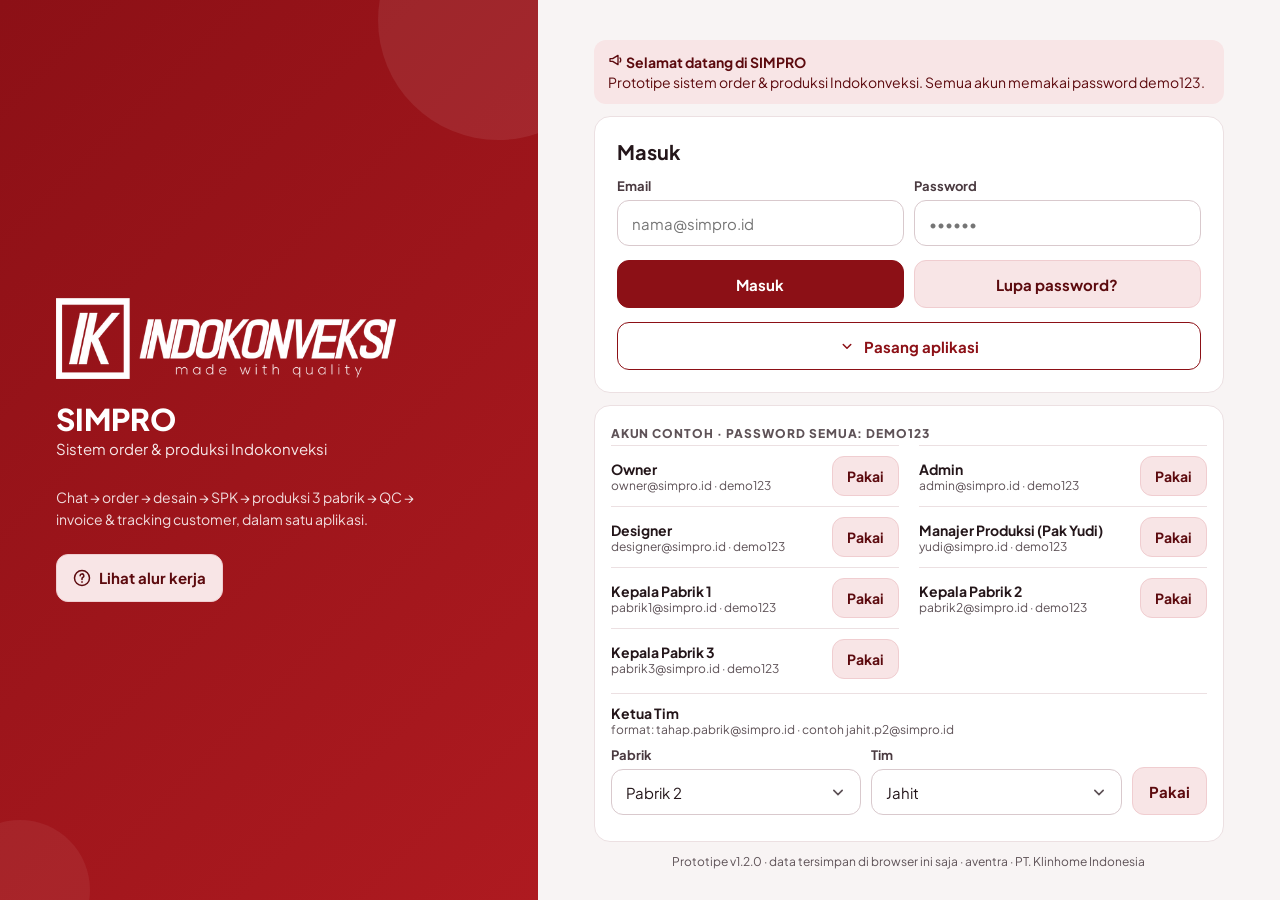
==== commit d7d00fea: "Update index.html" ====
--- a/indokonveksi/index.html
+++ b/indokonveksi/index.html
@@ -368,6 +368,33 @@
   .sfind{display:flex}
 }
 @media(max-width:899px){.sfind{display:none}}
+
+/* ===== v1.3 — sidebar berbingkai & panduan interaktif ===== */
+@media(min-width:900px){
+  .sgrps{gap:8px}
+  .sgrp{border:1px solid rgba(255,255,255,.14);border-radius:14px;background:rgba(0,0,0,.10);padding:4px}
+  .sg-h{gap:10px;padding:9px 10px!important;border-radius:10px;color:rgba(255,255,255,.92)!important;font-size:12px!important;letter-spacing:.08em}
+  .sg-h:hover{background:rgba(255,255,255,.08)}
+  .sg-h .chev{display:flex;transition:transform .2s}
+  .sg-h span.grow{text-align:left}
+  .sgrp .sg-h span:not(.chev){transform:none!important}
+  .sgrp.closed .sg-h .chev{transform:rotate(-90deg)}
+  .sg-b{margin:2px 4px 6px;padding:6px;border-radius:10px;background:rgba(255,255,255,.07);gap:2px!important}
+  .sg-b a{min-height:40px!important}
+}
+.tour{position:fixed;inset:0;z-index:100}
+.thole{position:fixed;border-radius:12px;box-shadow:0 0 0 9999px rgba(24,10,13,.62);outline:2px solid #FCD34D;transition:all .25s ease;pointer-events:none}
+.tcard{position:fixed;z-index:101;background:#fff;color:var(--ink);border-radius:18px;padding:16px;box-shadow:0 18px 48px rgba(0,0,0,.35);display:flex;flex-direction:column;gap:8px;max-height:70vh;overflow-y:auto;animation:up .2s}
+.tcard.center{left:50%!important;top:50%!important;transform:translate(-50%,-50%);width:min(440px,92vw)!important}
+.tcard b#tourT{font-size:17px}
+.tbody{font-size:14px;line-height:21px;color:#3A2D32}
+.tprog{display:flex;justify-content:space-between;font-size:12px;font-weight:800;color:var(--m);text-transform:uppercase;letter-spacing:.06em}
+.tbar{height:4px;border-radius:2px;background:#EFE4E6;overflow:hidden}.tbar i{display:block;height:100%;background:var(--m)}
+.tbtns{display:flex;gap:8px;align-items:center;margin-top:4px}
+.toff{display:flex;gap:8px;align-items:center;font-size:12px;color:var(--muted)}
+.tlegend{display:flex;flex-wrap:wrap;gap:6px;align-items:center;margin-top:8px;font-size:13px;line-height:24px}
+@media(max-width:699px){.tcard:not(.center){left:10px!important;right:10px!important;bottom:calc(12px + env(safe-area-inset-bottom));top:auto!important;width:auto!important}.tcard.topc{top:12px!important;bottom:auto}}
+ol.helpl li{margin-bottom:6px}
 @media print{.noprint{display:none!important}body{background:#fff}.doc{padding:0}}
 </style>
 </head>
@@ -395,7 +422,7 @@
 
 /* ---------- icons ---------- */
 const IC = {
- down:'M7 10 L12 15 L17 10', copy:'M9 9 H19 V19 H9 Z M5 15 V5 H15', alert:'M12 3 L22 20 H2 Z M12 10 V14 M12 17 V17.5', trend:'M3 17 L9 11 L13 15 L21 7 M15 7 H21 V13', wallet:'M3 7 H19 V19 H3 Z M3 7 L15 3 V7 M15 13 H17', pin:'M12 21 C12 21 5 14 5 9 A7 7 0 0 1 19 9 C19 14 12 21 12 21 Z M12 11 A2 2 0 1 0 12 7 A2 2 0 1 0 12 11 Z', users:'M9 11 A3.5 3.5 0 1 0 9 4 A3.5 3.5 0 1 0 9 11 Z M2 20 C2 15 16 15 16 20 M16 4 A3.5 3.5 0 0 1 16 11 M18 15 C20 16 22 17 22 20', box:'M3 7 L12 3 L21 7 V17 L12 21 L3 17 Z M3 7 L12 11 L21 7 M12 11 V21', mega:'M3 10 V14 H7 L15 19 V5 L7 10 Z M18 9 C19.5 10.5 19.5 13.5 18 15', lock:'M6 11 H18 V21 H6 Z M8 11 V7 A4 4 0 0 1 16 7 V11', scan:'M4 8 V4 H8 M16 4 H20 V8 M20 16 V20 H16 M8 20 H4 V16 M7 12 H17', help:'M12 22 A10 10 0 1 0 12 2 A10 10 0 1 0 12 22 Z M9.5 9 A2.5 2.5 0 1 1 13 11.3 C12.3 11.7 12 12.3 12 13 V14 M12 17 V17.5',
+ down:'M7 10 L12 15 L17 10', tag:'M3 12 V4 H11 L20 13 L13 20 Z M7.5 8.5 V8.6', factory:'M3 21 V10 L9 13 V10 L15 13 V6 H20 V21 Z M7 17 H9 M12 17 H14 M17 17 H18', copy:'M9 9 H19 V19 H9 Z M5 15 V5 H15', alert:'M12 3 L22 20 H2 Z M12 10 V14 M12 17 V17.5', trend:'M3 17 L9 11 L13 15 L21 7 M15 7 H21 V13', wallet:'M3 7 H19 V19 H3 Z M3 7 L15 3 V7 M15 13 H17', pin:'M12 21 C12 21 5 14 5 9 A7 7 0 0 1 19 9 C19 14 12 21 12 21 Z M12 11 A2 2 0 1 0 12 7 A2 2 0 1 0 12 11 Z', users:'M9 11 A3.5 3.5 0 1 0 9 4 A3.5 3.5 0 1 0 9 11 Z M2 20 C2 15 16 15 16 20 M16 4 A3.5 3.5 0 0 1 16 11 M18 15 C20 16 22 17 22 20', box:'M3 7 L12 3 L21 7 V17 L12 21 L3 17 Z M3 7 L12 11 L21 7 M12 11 V21', mega:'M3 10 V14 H7 L15 19 V5 L7 10 Z M18 9 C19.5 10.5 19.5 13.5 18 15', lock:'M6 11 H18 V21 H6 Z M8 11 V7 A4 4 0 0 1 16 7 V11', scan:'M4 8 V4 H8 M16 4 H20 V8 M20 16 V20 H16 M8 20 H4 V16 M7 12 H17', help:'M12 22 A10 10 0 1 0 12 2 A10 10 0 1 0 12 22 Z M9.5 9 A2.5 2.5 0 1 1 13 11.3 C12.3 11.7 12 12.3 12 13 V14 M12 17 V17.5',
  home:'M3 11 L12 4 L21 11 V20 H14 V14 H10 V20 H3 Z', chat:'M4 5 H20 V16 H9 L5 20 V16 H4 Z',
  order:'M8 3 H16 V6 H8 Z M6 5 H5 V21 H19 V5 H18 M9 11 H15 M9 15 H13', invoice:'M6 3 H18 V21 L15 19 L12 21 L9 19 L6 21 Z M9 8 H15 M9 12 H15',
  more:'M4 4 H10 V10 H4 Z M14 4 H20 V10 H14 Z M4 14 H10 V20 H4 Z M14 14 H20 V20 H14 Z', spk:'M6 3 H14 L18 7 V21 H6 Z M14 3 V7 H18 M9 13 H15 M9 17 H13',
@@ -665,8 +692,10 @@
   { h: '#/panduan', l: 'Panduan aplikasi', i: 'help', r: 'all', g: 'Saya' },
   { h: '#/akun', l: 'Akun saya', i: 'user', r: 'all', g: 'Saya' },
 ];
+const GICON = { Utama: 'home', Penjualan: 'tag', Produksi: 'factory', Laporan: 'chart', Pengaturan: 'gear', Saya: 'user' };
 const DEF_BN = { owner: ['#/', '#/masalah', '#/papan', '#/laporan'], admin: ['#/', '#/chat', '#/orders', '#/invoices'], designer: ['#/', '#/notif', '#/orders?st=desain', '#/akun'], manajer: ['#/', '#/spk', '#/papan', '#/laporan'], kepala: ['#/', '#/spk', '#/papan', '#/notif'], ketua: ['#/notif', '#/riwayat', '#/tugas', '#/cek'] };
-const modOn = k => !!(DB.modules[k] && DB.modules[k].active && (!DB.modules[k].until || DB.modules[k].until >= today()));
+const ALL_OPEN = true; /* semua menu tambahan dibuka */
+const modOn = k => ALL_OPEN || !!(DB.modules[k] && DB.modules[k].active && (!DB.modules[k].until || DB.modules[k].until >= today()));
 function navFor(u) {
   return NAV.filter(n => n.r === 'all' || n.r.split(' ').includes(u.role)).map(n => ({ ...n, l: n.h === '#/spk' && u.role === 'kepala' ? 'SPK Masuk' : n.l, locked: n.mod && !modOn(n.mod) }));
 }
@@ -704,7 +733,7 @@
   const groups = [...new Set(nav.map(n => n.g))];
   const closed = JSON.parse(localStorage.getItem('simpro_grp') || '[]');
   const sideItem = n => { const b = badgeOf(n, u); return `<a href="${n.h}" data-l="${esc(n.l.toLowerCase())}" class="${isOn(n.h) ? 'on' : ''}">${ic(n.i, 20)}<span class="grow">${n.l}</span>${n.locked ? ic('lock', 15) : ''}${b ? `<span class="badge ${n.badge === 'masalah' ? 'ring' : ''}">${b}</span>` : ''}</a>`; };
-  const side = groups.map(g => { const items = nav.filter(n => n.g === g); const isC = closed.includes(g) && !items.some(n => isOn(n.h)); return `<div class="sgrp ${isC ? 'closed' : ''}" data-g="${g}"><button type="button" class="sg-h" data-act="grp" data-g="${g}">${g}<span>${ic('down', 16)}</span></button><div class="sg-b">${items.map(sideItem).join('')}</div></div>`; }).join('');
+  const side = groups.map(g => { const items = nav.filter(n => n.g === g); const isC = closed.includes(g) && !items.some(n => isOn(n.h)); return `<div class="sgrp ${isC ? 'closed' : ''}" data-g="${g}"><button type="button" class="sg-h" data-act="grp" data-g="${g}" aria-expanded="${!isC}">${ic(GICON[g] || 'more', 18)}<span class="grow">${g}</span><span class="chev">${ic('down', 16)}</span></button><div class="sg-b">${items.map(sideItem).join('')}</div></div>`; }).join('');
   const mid = 2;
   const bnHtml = [...bn, { h: 'more', l: 'Lainnya', i: 'more' }].map((n, k) => {
     const b = n.h !== 'more' ? badgeOf(n, u) : 0;
@@ -763,7 +792,7 @@
 /* ---------- router ---------- */
 const PAGES = {};
 function render() {
-  closeSheet();
+  closeSheet(); if (typeof TOUR !== 'undefined' && TOUR) endTour(true);
   ROUTE = location.hash || '#/';
   document.documentElement.dataset.theme = DB.settings.theme;
   const [path, qs] = ROUTE.slice(1).split('?');
@@ -773,7 +802,7 @@
   if (parts[0] === 't') { root.innerHTML = pageTrack(parts[1]); scrollTo(0, 0); return; }
   const real = realMe(), u = me();
   if (!u) { root.innerHTML = pageLogin(); return; }
-  if (u.role === 'sa') { root.innerHTML = pageSA(q); return; }
+  if (u.role === 'sa') { if (!SA_ENABLED) { localStorage.removeItem(SKEY); root.innerHTML = pageLogin(); return; } root.innerHTML = pageSA(q); return; }
   runWarnings();
   if (parts[0] === 'print') { root.innerHTML = pagePrint(parts[1], parts[2]); return; }
   const key = parts[0] || 'home';
@@ -786,6 +815,7 @@
   if (html === undefined) return;
   root.innerHTML = html;
   if (!ROUTE.includes('keep')) scrollTo(0, 0);
+  setTimeout(autoTour, 550);
   if (HEADS.length) { const [m, l] = HEADS.pop(); HEADS = []; setTimeout(() => headsUp(m, l), 250); }
 }
 addEventListener('hashchange', render);
@@ -1642,6 +1672,7 @@
 };
 /* =================== FITUR TAMBAHAN (sesuai panduan Aventra) =================== */
 const AKEY = 'simpro_as_v1';
+const SA_ENABLED = false; /* menu super admin sudah ada, akses dibuka nanti */
 const MODULES = {
   absensi: { n: 'Absensi', d: 'Absen masuk & pulang dari HP dengan jam server dan lokasi kantor. Rekap hadir & telat per pegawai.', p: 'Rp 49.000/bulan (contoh)', page: '#/absen' },
   kinerja: { n: 'Kinerja tim', d: 'Tahap selesai, kecepatan, dan reject per tim & pabrik — dasar bonus ketua tim.', p: 'Rp 39.000/bulan (contoh)', page: '#/kinerja' },
@@ -1683,7 +1714,8 @@
 function migrate() {
   DB.settings = Object.assign({ bizName: 'Indokonveksi', theme: 'maroon', warnDays: 2, shipDays: 2, rejectPct: 5, priceGap: 10, photo: true, workStart: '07:00', workEnd: '17:00' }, DB.settings || {});
   DB.handled = DB.handled || {};
-  DB.modules = DB.modules || { kinerja: { active: true, until: addDays(today(), 20) } };
+  DB.modules = DB.modules || {};
+  if (ALL_OPEN) Object.keys(MODULES).forEach(k => { DB.modules[k] = { active: true, until: '2099-12-31', stop: false }; });
   DB.attendance = DB.attendance || [];
   DB.expenses = DB.expenses || [];
   DB.bill = DB.bill || { no: 'TAG-' + today().slice(2, 4) + today().slice(5, 7), due: addDays(today(), 4), status: 'belum', history: [{ no: 'TAG-' + addDays(today(), -30).slice(2, 4) + addDays(today(), -30).slice(5, 7), paidAt: addDays(today(), -27) }] };
@@ -1766,7 +1798,6 @@
       <div class="accs">
       ${acc('Owner', 'owner@simpro.id')}${acc('Admin', 'admin@simpro.id')}${acc('Designer', 'designer@simpro.id')}${acc('Manajer Produksi (Pak Yudi)', 'yudi@simpro.id')}
       ${DB.factories.map((f, i) => acc('Kepala ' + f.name, `pabrik${i + 1}@simpro.id`)).join('')}
-      ${acc('Super admin (pembuat aplikasi)', 'superadmin@aventra.id')}
       </div>
       <div class="acc" style="flex-direction:column;align-items:stretch;gap:10px">
         <div class="t"><b>Ketua Tim</b><span>format: tahap.pabrik@simpro.id · contoh jahit.p2@simpro.id</span></div>
@@ -1844,7 +1875,7 @@
     const pcs = st.reduce((a, s) => a + (s.qtyDone || 0), 0);
     return { t, n: st.length, pcs, avg: hrs.length ? hrs.reduce((a, b) => a + b, 0) / hrs.length : 0, rej, noPh: st.filter(s => !photosOf(s.id).length).length };
   }).filter(r => r.n || r.rej);
-  return shell('Kinerja tim', 'Menu tambahan · aktif', `
+  return shell('Kinerja tim', 'Menu tambahan', `
    <div class="chips">${[['all', 'Semua pabrik'], ...DB.factories.map(f => [f.id, f.name])].map(([k, l]) => `<a class="chip ${fid === k ? 'on' : ''}" href="#/kinerja?f=${k}">${l}</a>`).join('')}</div>
    ${kpis([['Tahap selesai', rows.reduce((a, r) => a + r.n, 0)], ['Pcs dikerjakan', rows.reduce((a, r) => a + r.pcs, 0)], ['Pcs rework', rows.reduce((a, r) => a + r.rej, 0), 'bad'], ['Tanpa foto', rows.reduce((a, r) => a + r.noPh, 0), 'warn', '', 'only-d']])}
    ${listView(rows, {
@@ -1861,7 +1892,7 @@
   const all = [...inn, ...out].sort((a, b) => b.at.localeCompare(a.at));
   const sIn = inn.reduce((s, x) => s + x.v, 0), sOut = -out.reduce((s, x) => s + x.v, 0);
   const hutang = DB.spks.filter(s => ['diterima', 'selesai'].includes(s.status)).reduce((a, s) => a + qtyOrder(O(s.orderId)) * num(s.agreed), 0) - DB.expenses.filter(x => x.cat === 'Bayar pabrik').reduce((a, x) => a + num(x.amount), 0);
-  return shell('Keuangan &amp; kas', 'Menu tambahan · aktif', `
+  return shell('Keuangan &amp; kas', 'Menu tambahan', `
    ${kpis([['Saldo kas', rpS(sIn - sOut), 'ok'], ['Uang masuk', rpS(sIn)], ['Uang keluar', rpS(sOut), 'bad'], ['Hutang ke pabrik', rpS(Math.max(0, hutang)), 'warn']])}
    ${cols(listView(all, { title: 'Mutasi kas', empty: 'Belum ada mutasi', li: x => `<div class="li"><span class="t"><b>${esc(x.d)}</b><span>${fd(x.at)} · ${x.k}</span></span><b style="color:${x.v >= 0 ? 'var(--ok)' : 'var(--bad)'};white-space:nowrap">${rp(x.v)}</b></div>`, cols: [{ h: 'Tanggal', v: x => fd(x.at) }, { h: 'Jenis', v: x => `<span class="pill ${x.v >= 0 ? 'ok' : 'bad'}">${x.k}</span>` }, { h: 'Keterangan', v: x => esc(x.d) }, { h: 'Jumlah', r: 1, v: x => `<b style="color:${x.v >= 0 ? 'var(--ok)' : 'var(--bad)'}">${rp(x.v)}</b>` }] }),
     `<form class="card" data-form="kasSave"><div class="sec">Catat uang keluar</div>${fld('Kategori', 'cat', 'Bayar pabrik', { sel: ['Bayar pabrik', 'Bahan', 'Operasional', 'Lainnya'] })}${fld('Keterangan', 'note', '', { req: 1, ph: 'Misal: SPK-2611-0001 Pabrik 2' })}<div class="row" style="flex-wrap:wrap;align-items:flex-start">${fld('Jumlah (Rp)', 'amount', '', { num: 1, req: 1 })}${fld('Tanggal', 'date', today(), { type: 'date', req: 1 })}</div><button class="btn">Simpan</button></form>`)}`);
@@ -1914,9 +1945,9 @@
 
 /* ---------- menu tambahan ---------- */
 PAGES.modul = (p, q, u) => shell('Menu tambahan', 'Buka sesuai kebutuhan', `
-  <div class="alert info">Tekan <b>Buka sekarang</b>, lalu bayar lewat QRIS / transfer / e-wallet (Mayar). Menu langsung aktif setelah lunas. Di prototipe pembayaran disimulasikan.</div>
-  <div class="tgrid">${Object.entries(MODULES).map(([k, m]) => { const on = modOn(k), st = DB.modules[k]; return `<div class="card ${q.m === k ? 'hl' : ''}"><div class="card-h"><b>${m.n}</b>${on ? `<span class="pill ok">Aktif s/d ${fd(st.until)}</span>` : `<span class="pill">${ic('lock', 12)} Terkunci</span>`}</div><span class="mut">${m.d}</span><span class="small">${m.p}</span>
-   ${on ? `<div class="row" style="flex-wrap:wrap">${m.page ? `<a class="btn light sm auto" href="${m.page}">Buka menu</a>` : ''}${st.stop ? `<button type="button" class="btn ghost sm auto" data-act="modStop" data-k="${k}">Lanjutkan lagi</button><span class="small">Tidak lanjut: terkunci setelah ${fd(st.until)}</span>` : `<button type="button" class="btn danger sm auto" data-act="modStop" data-k="${k}">Tidak lanjut</button>`}</div>` : `<button type="button" class="btn" data-act="modBuy" data-k="${k}">Buka sekarang</button>`}</div>`; }).join('')}</div>`);
+  <div class="alert ok">Semua menu tambahan sudah dibuka dan bisa dipakai semua jabatan yang berhak.</div>
+  <div class="tgrid">${Object.entries(MODULES).map(([k, m]) => { const on = modOn(k), st = DB.modules[k]; return `<div class="card ${q.m === k ? 'hl' : ''}"><div class="card-h"><b>${m.n}</b>${on ? `<span class="pill ok">Aktif</span>` : `<span class="pill">${ic('lock', 12)} Terkunci</span>`}</div><span class="mut">${m.d}</span><span class="small">${m.p}</span>
+   ${on ? `<div class="row" style="flex-wrap:wrap">${m.page ? `<a class="btn light sm auto" href="${m.page}">Buka menu</a>` : ''}</div>` : `<button type="button" class="btn" data-act="modBuy" data-k="${k}">Buka sekarang</button>`}</div>`; }).join('')}</div>`);
 
 /* ---------- tagihan ---------- */
 PAGES.tagihan = (p, q, u) => {
@@ -2067,6 +2098,7 @@
     const u = DB.users.find(x => x.email.toLowerCase() === f.email.value.trim().toLowerCase());
     if (!u || f.password.value !== (u.pass || PASS)) { $('#lgErr').textContent = 'Email atau password salah'; return $('#lgErr').classList.remove('hidden'); }
     if (!u.active) { $('#lgErr').textContent = 'Akun dinonaktifkan Owner'; return $('#lgErr').classList.remove('hidden'); }
+    if (u.role === 'sa' && !SA_ENABLED) { $('#lgErr').textContent = 'Akses super admin belum dibuka'; return $('#lgErr').classList.remove('hidden'); }
     localStorage.setItem(SKEY, u.id); localStorage.removeItem(AKEY);
     const n = DB.notifs.filter(x => x.userId === u.id && !x.read).length;
     if (n) HEADS.push([`Ada ${n} notifikasi baru untuk Anda`, '#/notif']);
@@ -2099,6 +2131,245 @@
 };
 document.addEventListener('input', e => { const k = e.target.dataset.input; if (k && INPUT[k]) INPUT[k](e.target); });
 
+/* =================== PANDUAN INTERAKTIF (tur per menu) =================== */
+const B = s => `<b>${s}</b>`;
+const TOUR_TITLE = { app: 'Mengenal aplikasi', home: 'Beranda', chat: 'Inbox Chat', chat_d: 'Percakapan chat', customers: 'Customer', orders: 'Daftar order', order_new: 'Membuat order baru', order: 'Detail order', design: 'Desain & diskusi', spk: 'Daftar SPK', spk_new: 'Menerbitkan SPK', spk_d: 'Detail SPK & negosiasi', papan: 'Papan produksi', tugas: 'Tugas tim', riwayat: 'Riwayat tim', invoices: 'Daftar invoice', invoice: 'Detail invoice & pembayaran', laporan: 'Laporan', masalah: 'Kecurangan & masalah', kinerja: 'Kinerja tim', kas: 'Keuangan & kas', absen: 'Absen', pegawai: 'Pegawai & jabatan', master: 'Data master', pengumuman: 'Pengumuman', setelan: 'Pengaturan', modul: 'Menu tambahan', tagihan: 'Tagihan aplikasi', log: 'Log aktivitas', cek: 'Cek kode', notif: 'Notifikasi', panduan: 'Panduan aplikasi', akun: 'Akun saya' };
+const STATUS_LEGEND = `<div class="tlegend"><span class="pill bad">Merah</span> perlu tindakan / terlambat · <span class="pill warn">Kuning</span> menunggu / H-2 · <span class="pill blue">Biru</span> sedang berjalan · <span class="pill ok">Hijau</span> selesai / lunas · <span class="pill">Abu</span> belum mulai / dilewati</div>`;
+const TOURS = {
+  app: [
+    { t: 'Selamat datang di SIMPRO', d: `Aplikasi order &amp; produksi ${'Indokonveksi'}. Panduan ini jalan otomatis saat pertama kali membuka setiap menu. Tekan ${B('Lanjut')} untuk langkah berikutnya, ${B('Kembali')} untuk mundur, atau ${B('Lewati')}. Semua panduan bisa diputar ulang di menu ${B('Panduan aplikasi')}.` },
+    { el: '.side .sgrps', t: 'Menu samping (laptop)', d: `Menu dikelompokkan per kategori: Utama, Penjualan, Produksi, Laporan, Pengaturan, Saya. Klik judul kategori untuk membuka / melipat. Menu yang tidak boleh dibuka jabatan Anda ${B('tidak muncul')} sama sekali. Ikon gembok = menu tambahan yang belum dibuka owner.` },
+    { el: '#sideFind', t: 'Cari menu', d: `Ketik nama menu untuk menyaring. Tekan tombol ${B('/')} di keyboard untuk langsung ke kotak ini.` },
+    { el: '.bn', t: 'Menu bawah (HP)', d: `5 tombol: menu ke-3 di tengah (lengkungan bar) adalah pekerjaan utama jabatan Anda. ${B('Lainnya')} berisi semua menu, pencarian menu, dan ${B('Atur')} untuk memilih menu bawah sendiri.` },
+    { el: '.hd [data-act=help]', t: 'Tombol ?', d: 'Panduan singkat halaman yang sedang dibuka, plus tombol untuk memutar panduan ini lagi.' },
+    { el: '.hd [data-act=bellPop]', t: 'Notifikasi', d: `Angka kuning = notifikasi belum dibaca. Isinya otomatis dari kejadian: order baru, desain diunggah/disetujui, SPK baru/ditawar/diterima, invoice terbit, tahap masuk ke tim Anda, rework, pembayaran masuk, dan peringatan deadline. Tekan notifikasi untuk membuka halamannya.` },
+    { el: '.billbar', r: 'owner', t: 'Bar tagihan aplikasi', d: `Muncul kalau tagihan aplikasi Aventra belum dibayar. Tombol ${B('Bayar')} membuka menu Tagihan.` },
+    { el: '.mn', t: 'Arti warna status', d: `Warna label dipakai sama di semua menu:${STATUS_LEGEND}` },
+  ],
+  home: [
+    { el: '.mn .chips', r: 'owner', t: 'Pilih periode', d: `Hari ini, kemarin, 7 hari, atau bulan ini. Semua angka di bawah dihitung dari ${B('order yang dibuat')} pada periode itu (kecuali yang dibatalkan).` },
+    { el: '.mn .kpis', r: 'owner', t: 'Kartu angka', d: `${B('Omzet order')} = total harga jual × jumlah pcs. ${B('Sudah terbayar')} = pembayaran yang dicatat admin dengan tanggal bayar di periode ini. ${B('Biaya produksi')} = pcs × harga SPK yang disepakati pabrik. ${B('Margin kotor')} = omzet order yang sudah masuk produksi − biaya produksi. ${B('Masalah')} = kejadian belum ditangani.` },
+    { el: '.hero', r: 'owner', t: 'Ringkasan (HP)', d: 'Di HP angka utama tampil di kotak atas: margin kotor periode, omzet, terbayar, jumlah masalah, order aktif, dan order terlambat / H-2.' },
+    { el: '.c-main .card', r: 'owner', t: 'Indikasi kecurangan & masalah', d: `Kejadian yang tidak sesuai alur, dideteksi otomatis dari data SPK, QC, foto, invoice, dan log. Tekan ${B('Lihat')} untuk membuka menu Masalah dan menandai sudah ditangani.` },
+    { el: '.mn .kpis', r: 'admin', t: 'Kartu angka', d: `${B('Order aktif')} = semua order selain Selesai &amp; Batal. ${B('Terlambat / H-2')} = SPK yang mendekati / lewat deadline dan belum masuk QC. ${B('Chat belum dibaca')} dari Inbox. ${B('Belum lunas')} = jumlah sisa semua invoice. ${B('Siap SPK')} = order berdesain final yang belum dibuatkan SPK.` },
+    { el: '.hero', r: 'admin designer manajer kepala', t: 'Angka utama', d: 'Satu angka utama sesuai tugas Anda, dengan ringkasan pendek di bawahnya. Tekan kartu atau tombol untuk langsung ke pekerjaannya.' },
+    { el: '.c-side .card', r: 'admin', t: 'Aksi cepat & daftar ringkas', d: `${B('Order baru')} dan ${B('Inbox')}; di bawahnya chat terbaru (angka merah = belum dibaca) dan invoice belum lunas yang sisanya paling besar.` },
+    { el: '.tbl-card, .card.tight', r: 'owner admin manajer kepala', t: 'Mendekati deadline SPK', d: `Diambil dari SPK berstatus ${B('Diterima')} yang deadline SPK-nya tinggal ≤ H-2 (bisa diatur owner) dan tahap QC belum dimulai. ${B('H-1')} kuning = sisa 1 hari, ${B('Lewat x hari')} merah = sudah terlambat. Tekan baris untuk melihat linimasa produksi.` },
+    { el: '.mn .tbl-card, .mn .card.tight', r: 'designer', t: 'Antrian desain', d: `Order berstatus ${B('Menunggu Desain')} (belum ada desain / versi terbaru belum disetujui) dan ${B('Revisi Desain')} (admin minta revisi). Kolom versi terakhir menunjukkan status versi: Diajukan, Revisi, atau Disetujui.` },
+    { el: '.c-main .card', r: 'manajer', t: 'Siap diterbitkan SPK', d: `Order yang desainnya sudah ${B('final')} dan belum punya SPK. Tekan ${B('Terbitkan SPK')}.` },
+    { el: '.c-side .card', r: 'manajer', t: 'Negosiasi & beban pabrik', d: `SPK yang masih ${B('Dikirim')} (menunggu jawaban pabrik) atau ${B('Negosiasi')} (pabrik menawar). Beban pabrik = jumlah SPK yang sedang berjalan di tiap pabrik.` },
+    { el: '.c-side .card', r: 'kepala', t: 'SPK masuk', d: `SPK dari manajer produksi untuk pabrik Anda yang belum dijawab. Buka untuk ${B('Terima')}, ${B('Tawar')}, atau ${B('Tolak')}.` },
+    { el: '.c-side', r: 'owner', t: 'Kepatuhan alur & beban pabrik', d: `${B('Tahap selesai dengan foto')} = tahap selesai yang punya foto ÷ semua tahap selesai. ${B('SPK tepat waktu')} = SPK berjalan/selesai yang tidak terlambat. ${B('Order dengan DP')} = order yang mengisi DP. ${B('Lunas sebelum dikirim')} = order dikirim yang invoicenya lunas. Hijau ≥ 90%, kuning ≥ 70%, merah di bawahnya.` },
+  ],
+  chat: [
+    { el: '.mn form.search', t: 'Cari chat', d: 'Cari dengan nama profil WhatsApp atau nomor telepon.' },
+    { el: '.mn .chips', t: 'Filter status chat', d: `${B('Baru')} = chat masuk yang belum ditangani. ${B('Diproses')} = sudah dibalas atau dibuatkan order (berubah otomatis). ${B('Selesai')} = ditutup manual oleh admin. ${B('Semua')} = tanpa filter.` },
+    { el: '.mn .card.tight', t: 'Daftar percakapan', d: 'Setiap baris: nama, nomor, pesan terakhir, waktu, dan angka merah = jumlah pesan belum dibaca. Tulisan "customer" berarti nomor ini sudah terdaftar di data customer. Tekan untuk membuka percakapan.' },
+    { el: '[data-act=simChat]', t: 'Simulasi chat masuk', d: 'Tanpa WhatsApp Business API, chat masuk dicatat manual. Tombol ini membuat contoh chat masuk untuk latihan. Setelah modul WhatsApp API aktif, chat masuk otomatis dari webhook.' },
+  ],
+  chat_d: [
+    { el: '[name=chatSt]', t: 'Status percakapan', d: 'Ubah Baru / Diproses / Selesai. Perubahan tercatat di log.' },
+    { el: '.bub', t: 'Isi percakapan', d: 'Kiri = pesan customer, kanan = balasan admin beserta nama pengirim.' },
+    { el: 'form[data-form=chatReply]', t: 'Balas', d: 'Tulis balasan lalu kirim. Di prototipe balasan disimpan (simulasi); di versi asli dikirim lewat WhatsApp API.' },
+    { el: '[data-act=chatToCust], a[href^="#/customers?id="]', t: 'Jadikan customer', d: `Nama &amp; nomor dari chat disalin ke data customer. Kalau nomornya sudah ada, chat ${B('ditautkan')} ke customer lama (tidak dobel).` },
+    { el: '[data-act=chatToOrder]', t: 'Buat order', d: 'Langsung membuka form order dengan customer ini terisi.' },
+  ],
+  customers: [
+    { el: '.mn form.search', t: 'Cari customer', d: 'Berdasarkan nama atau nomor WhatsApp.' },
+    { el: '[data-act=custNew]', t: 'Customer baru', d: 'Tambah manual. Nomor 08… otomatis diubah ke format 628…, dan nomor yang sudah dipakai ditolak.' },
+    { el: '.mn .tbl-card, .mn .card.tight', t: 'Daftar customer', d: `${B('Order')} = jumlah order customer ini. ${B('Nilai order')} = total harga semua order yang tidak dibatalkan. Tekan untuk mengubah data dan melihat riwayat order.` },
+  ],
+  orders: [
+    { el: '.mn form.search', t: 'Cari order', d: 'Ketik no. order (ORD-YYMM-XXXX) atau nama customer.' },
+    { el: '.mn .chips', t: 'Filter status order', d: `${B('Aktif')} = semua kecuali Selesai &amp; Batal. ${B('Perlu desain')} = Menunggu / Revisi Desain. ${B('Siap SPK')} = desain final, menunggu SPK. ${B('Produksi')} = SPK diterima pabrik. ${B('Selesai produksi')} = packing selesai, tinggal tagih &amp; kirim. ${B('Selesai')} = sudah dikirim &amp; ditutup. ${B('Batal')} = dibatalkan dengan alasan.` },
+    { el: '.mn .tbl-card, .mn .card.tight', t: 'Daftar order', d: `Kolom ${B('Status')} = posisi order. Label ${B('H-x / Lewat')} di samping deadline muncul kalau SPK-nya terancam terlambat. Kolom ${B('Invoice')}: Belum Bayar / DP / Lunas / Jatuh Tempo (kosong = SPK belum diterima, invoice belum terbit).` },
+    { el: '.hd-act a, .fab', r: 'owner admin', t: 'Order baru', d: 'Membuat order manual (tanpa dari chat).' },
+  ],
+  order_new: [
+    { el: '[name=customerId]', t: 'Customer', d: 'Pilih customer yang sudah ada, atau pilih "customer baru" lalu isi nama &amp; nomor. Dari Inbox, kolom ini terisi otomatis.' },
+    { el: '[data-item="0"]', t: 'Item produk', d: `Jenis produk &amp; bahan berasal dari ${B('Data master')} (owner). Isi warna, jumlah per ukuran S–XXXL, dan harga jual per pcs. Angka pcs di pojok item dihitung otomatis.` },
+    { el: '[data-act=addItem]', t: 'Tambah item', d: 'Satu order boleh berisi beberapa item (misalnya kaos + jaket). Semua item tetap dikerjakan dalam satu SPK di satu pabrik.' },
+    { el: 'label.tog', t: 'Tambahan proses', d: `Sablon, Bordir, Jahit APD. Pilihan ini menjadi centang awal tahap di SPK; tahap yang tidak dipakai ${B('dilewati otomatis')} saat produksi.` },
+    { el: '[name=deadline]', t: 'Deadline order', d: `Tanggal selesai yang dijanjikan ke customer. ${B('Deadline SPK')} untuk pabrik dihitung otomatis 5 hari lebih cepat. Minimal 6 hari dari hari ini.` },
+    { el: '[name=dp]', t: 'DP', d: `Uang muka yang sudah diterima. Saat invoice terbit, DP ini otomatis tercatat sebagai pembayaran pertama.` },
+    { el: '#sum', t: 'Ringkasan', d: 'Jumlah pcs, total, DP, dan sisa dihitung langsung saat Anda mengetik.' },
+    { el: 'form[data-form=orderSave] button[type=submit]', t: 'Simpan order', d: `Order tersimpan dengan nomor ORD-YYMM-XXXX dan status ${B('Menunggu Desain')}. Designer langsung mendapat notifikasi.` },
+  ],
+  order: [
+    { el: '.tabs', t: 'Tab detail order', d: `${B('Ringkasan')} = item, ukuran, harga. ${B('Desain')} = semua versi. ${B('SPK')} = SPK ke pabrik (termasuk yang ditolak). ${B('Produksi')} = linimasa tahap + foto. ${B('Invoice')} = tagihan &amp; sisa.` },
+    { el: '.c-side .card', t: 'Panel status', d: `Status order, pabrik, peringatan deadline, dan status invoice. Deadline SPK berasal dari SPK; sisa tagihan dari invoice (total − semua pembayaran). Tombol salin di samping nomor order.` },
+    { el: '.c-side .btns', t: 'Cetak & batalkan', d: `${B('Cetak order')} = PDF untuk customer. ${B('Batalkan')} hanya bisa sebelum SPK diterima pabrik dan wajib alasan.` },
+    { el: '.c-side .btn.shake, [data-act=ship], [data-act=finishOrder]', r: 'owner admin', t: 'Langkah berikutnya', d: `Setelah ${B('Selesai Produksi')}: tagih sisa dulu (tombol bergetar) → setelah lunas ${B('Tandai sudah dikirim')} → ${B('Order selesai')}.` },
+  ],
+  design: [
+    { el: '.vers', t: 'Versi desain', d: `Setiap unggahan menjadi versi baru. ${B('Diajukan')} = menunggu keputusan admin. ${B('Revisi')} = admin minta perbaikan. ${B('Disetujui')} = final (hanya satu versi). Tekan versi untuk melihatnya.` },
+    { el: '.prev', t: 'Pratinjau', d: 'Gambar desain versi terpilih. Tekan untuk memperbesar. File PDF/AI/CDR tampil sebagai nama file.' },
+    { el: 'form[data-form=desComment]', t: 'Komentar per versi', d: 'Diskusi admin ↔ designer. Setiap komentar mengirim notifikasi ke pihak lain.' },
+    { el: '[data-act=desApprove]', r: 'owner admin', t: 'Minta revisi / Setujui', d: `${B('Minta revisi')} wajib isi apa yang diubah → order Revisi Desain. ${B('Setujui desain')} → versi ini final, order ${B('Siap SPK')}, manajer produksi diberi tahu.` },
+    { el: 'form[data-form=desUpload]', t: 'Unggah versi baru', d: 'JPG/PNG/PDF/AI/CDR maksimal 20 MB. Gambar dikompres otomatis. Admin mendapat notifikasi.' },
+  ],
+  spk: [
+    { el: '.mn .card, .mn .tbl-card', r: 'owner manajer', t: 'Order siap SPK', d: 'Order dengan desain final yang belum punya SPK aktif.' },
+    { el: '.mn .chips', t: 'Filter status SPK', d: `${B('Dikirim')} = menunggu jawaban pabrik. ${B('Negosiasi')} = pabrik menawar harga. ${B('Diterima')} = produksi berjalan. ${B('Selesai')} = packing selesai. ${B('Ditolak')} = pabrik menolak (perlu dialihkan).` },
+    { el: '.mn .tbl-card:last-of-type, .mn .card.tight:last-of-type', t: 'Daftar SPK', d: `${B('Tahap')} = tahap yang sedang dikerjakan. ${B('Harga/pcs')} = harga yang disepakati, atau tawaran terakhir kalau masih negosiasi (hanya Owner, Manajer, dan Kepala Pabrik tujuan).` },
+  ],
+  spk_new: [
+    { el: 'input[name=factoryId]', t: 'Pilih pabrik', d: 'Angka SPK aktif = beban pabrik saat ini. Pabrik yang sudah menolak SPK order ini tidak bisa dipilih lagi.' },
+    { el: 'input[name^=st_]', t: 'Tahap dipakai', d: `Kain, Cutting, Jahit, Finishing, QC, Packing ${B('wajib')}. Bordir, Sablon, Jahit APD opsional (awalnya mengikuti pilihan di order).` },
+    { el: '[name=deadline]', t: 'Deadline SPK', d: 'Otomatis deadline order − 5 hari. Kalau diubah, alasan wajib diisi dan tidak boleh melewati deadline order.' },
+    { el: '[name=proposed]', t: 'Harga produksi usulan', d: 'Harga per pcs yang ditawarkan ke pabrik. Bisa dinegosiasikan. Harga ini tidak terlihat admin, ketua tim, maupun customer.' },
+    { el: 'form[data-form=spkSave] button[type=submit]', t: 'Kirim SPK', d: 'SPK bernomor SPK-YYMM-XXXX dikirim ke kepala pabrik (notifikasi).' },
+  ],
+  spk_d: [
+    { el: '.c-main .card', t: 'Isi SPK', d: 'Order, ukuran, tahap, deadline, instruksi kerja, dan lampiran desain final. Bisa dicetak.' },
+    { el: '.c-side .card', t: 'Riwayat penawaran', d: 'Semua usulan, tawaran, persetujuan, dan penolakan dengan harga per pcs dan pesan.' },
+    { el: 'form[data-form=negoKepala]', r: 'kepala', t: 'Jawab SPK', d: `${B('Terima')} = setuju harga saat ini → produksi mulai di Kain &amp; invoice ke customer terbit otomatis. ${B('Tawar')} = isi harga baru. ${B('Tolak')} = wajib alasan.` },
+    { el: 'form[data-form=negoManajer]', r: 'manajer', t: 'Tanggapi tawaran', d: `${B('Tawar balik')} dengan harga baru, atau ${B('Setujui harga pabrik')} — setelah itu kepala pabrik menekan Terima.` },
+  ],
+  papan: [
+    { el: '.mn .chips', r: 'owner admin manajer', t: 'Filter pabrik', d: 'Lihat semua pabrik atau satu pabrik saja. Kepala pabrik otomatis hanya melihat pabriknya.' },
+    { el: '.tiles', t: 'Kotak per tahap', d: 'Angka = jumlah order yang sedang di tahap itu (status Menunggu, Dikerjakan, Rework, atau Tunggu rework). Angka merah = ada order terlambat. Tekan kotak untuk menyaring.' },
+    { el: '.lanes', t: 'Kartu order', d: `${B('Menunggu')} = tahap sebelumnya selesai, belum dimulai tim. ${B('Dikerjakan')} = tim sudah menekan Mulai. ${B('Rework')} = barang reject dari QC. ${B('Tunggu rework')} = QC menunggu barang rework kembali. Bingkai merah = lewat deadline SPK.` },
+  ],
+  tugas: [
+    { el: '.hero, .mn .pills', t: 'Tugas tim Anda', d: 'Hanya order yang sedang berada di tahap tim Anda di pabrik Anda.' },
+    { el: '.tgrid .card', t: 'Kartu tugas', d: `Status: ${B('Menunggu')} (tekan Mulai), ${B('Dikerjakan')} (tekan Selesai), ${B('Rework')} (barang reject dari QC, alasan tertulis merah).` },
+    { el: '[data-act=stFinish], [data-act=qcForm], [data-act=stStart]', t: 'Mulai & Selesai', d: `Saat ${B('Selesai')}: isi jumlah selesai &amp; reject, ambil foto progres (wajib, bisa langsung dari kamera), keterangan, catatan. Foto langsung tampil di tracking customer dan order otomatis pindah ke tahap berikutnya.` },
+    { el: '[data-act=qcForm]', t: 'Khusus tim QC', d: 'Isi lolos &amp; reject. Reject &gt; 0 wajib alasan dan pilih tahap tujuan rework; QC menunggu barang kembali. Reject 0 → lanjut Packing.' },
+    { el: 'a[href^="#/spk/"]', t: 'Instruksi', d: 'Membuka SPK: ukuran, instruksi kerja, dan desain final.' },
+  ],
+  riwayat: [{ el: '.mn', t: 'Riwayat', d: 'Tahap yang sudah diselesaikan tim Anda: jumlah pcs, reject, waktu selesai, dan foto.' }],
+  invoices: [
+    { el: '.mn .kpis', t: 'Ringkasan tagihan', d: `${B('Total piutang')} = jumlah sisa semua invoice. ${B('Jatuh tempo')} = lewat tanggal jatuh tempo (= deadline order) dan belum lunas.` },
+    { el: '.mn .chips', t: 'Filter status invoice', d: `${B('Belum Bayar')} = terbayar Rp 0. ${B('DP')} = terbayar sebagian. ${B('Lunas')} = terbayar ≥ total. ${B('Jatuh Tempo')} = lewat jatuh tempo &amp; belum lunas.` },
+    { el: '.mn .tbl-card, .mn .card.tight', t: 'Daftar invoice', d: 'Invoice terbit otomatis saat SPK diterima pabrik: total dari order, DP dari order, referensi nomor SPK. Satu order = satu invoice.' },
+  ],
+  invoice: [
+    { el: '.c-main .card', t: 'Rincian tagihan', d: 'Item × harga jual dari order. Terbayar = jumlah semua pembayaran tercatat. Sisa = total − terbayar.' },
+    { el: 'form[data-form=payment]', t: 'Catat pembayaran', d: `Pilih ${B('DP')}, ${B('Cicilan')}, atau ${B('Pelunasan')}, isi jumlah (tidak boleh melebihi sisa), tanggal, dan foto bukti transfer. Status invoice berubah otomatis dan owner diberi tahu.` },
+    { el: 'img[alt="QR code tracking"]', t: 'Link & QR tracking', d: 'Link unik (token acak) untuk customer melihat divisi yang sedang mengerjakan, foto progres, dan sisa tagihan tanpa login. Tidak menampilkan harga produksi maupun nama karyawan.' },
+    { el: '[data-act=sendWa]', t: 'Kirim ke WhatsApp', d: 'Membuka WhatsApp dengan pesan invoice + link tracking yang sudah terisi. Cetak PDF untuk invoice berlogo.' },
+  ],
+  laporan: [
+    { el: '.mn .chips', t: 'Jenis laporan', d: `${B('Margin')} = omzet − biaya produksi per order yang sudah masuk produksi. ${B('Order')} = jumlah &amp; nilai per status. ${B('Produksi')} = SPK berjalan, selesai, pcs, dan keterlambatan per pabrik. ${B('Piutang')} = invoice dengan sisa &gt; 0.` },
+    { el: '[name=rpM]', t: 'Filter periode & pabrik', d: 'Periode = bulan order dibuat. Pabrik = pabrik yang menerima SPK.' },
+    { el: '.banner', t: 'Angka ringkasan', d: 'Total untuk filter yang dipilih.' },
+    { el: '[data-act=exportCsv]', t: 'Export', d: 'Excel (CSV) berisi tabel laporan yang sedang dibuka; PDF lewat cetak browser.' },
+  ],
+  masalah: [
+    { el: '.mn .chips', t: 'Belum / sudah ditangani', d: 'Masalah baru muncul otomatis. Setelah dicek, tandai sudah ditangani supaya badge berkurang.' },
+    { el: '.mn .pills', t: 'Jenis masalah', d: `Mendekati/lewat deadline SPK · Harga produksi di atas usulan · Reject QC tinggi · Tahap selesai tanpa foto · Invoice jatuh tempo · Barang jadi belum dikirim · SPK ditolak belum dialihkan · Perubahan di luar jam kerja. Batasnya diatur di ${B('Pengaturan')}.` },
+    { el: '.prob', t: 'Isi kartu masalah', d: `Bukti (penjelasan kejadian), ${B('pegawai terkait')} (kepala pabrik, ketua tim, admin, atau manajer sesuai kejadian), dan ${B('nilai')} (misal reject × harga produksi, selisih harga × pcs, sisa invoice). ${B('Lihat bukti')} membuka halaman sumbernya.` },
+  ],
+  kinerja: [{ el: '.mn .kpis', t: 'Kinerja tim', d: 'Dihitung dari tahap yang selesai: jumlah tahap, pcs, rata-rata lama (Mulai → Selesai), pcs rework dari QC, dan tahap tanpa foto per tim &amp; pabrik.' }],
+  kas: [{ el: '.mn .kpis', t: 'Keuangan & kas', d: 'Uang masuk otomatis dari pembayaran invoice; uang keluar dicatat manual. Hutang ke pabrik = biaya produksi SPK − pembayaran ke pabrik yang dicatat.' }, { el: 'form[data-form=kasSave]', t: 'Catat uang keluar', d: 'Bayar pabrik, bahan, operasional, lainnya.' }],
+  absen: [{ el: '.banner', t: 'Absen', d: 'Absen masuk &amp; pulang. Masuk setelah jam mulai kerja ditandai Telat. Di versi asli jam dari server dan wajib dalam radius lokasi kantor.' }],
+  pegawai: [
+    { el: '.mn .chips', t: 'Filter jabatan', d: 'Lihat pegawai per jabatan.' },
+    { el: '[data-act=empNew]', t: 'Tambah pegawai', d: 'Isi nama, email, jabatan, password awal. Kepala pabrik pilih pabrik; ketua tim pilih pabrik &amp; tim (menggantikan ketua lama).' },
+    { el: '.c-main .tbl-card, .c-main .card.tight', t: 'Daftar pegawai', d: `Tekan ${B('Ubah')} untuk ganti nama/jabatan, nonaktifkan akun, reset password, atau kirim data login lewat WhatsApp.` },
+    { el: '.c-side .card', t: 'Hak akses jabatan', d: 'Ringkasan tugas dan menu setiap jabatan.' },
+  ],
+  master: [{ el: '.mn .chips', t: 'Data master', d: `${B('Pabrik')} (tambah pabrik otomatis membuat 9 tim + akun), ${B('Tim')} beserta ketua, ${B('Produk & bahan')} (dipakai di form order), ${B('Pengguna')}, dan ${B('Data')} (reset data contoh).` }],
+  pengumuman: [{ el: 'form[data-form=annSave]', t: 'Tulis pengumuman', d: 'Bisa tampil di halaman masuk dan/atau disematkan sebagai Penting di beranda semua pegawai.' }, { el: '.c-main', t: 'Daftar pengumuman', d: 'Nyalakan/matikan, sematkan, tampilkan di login, atau hapus.' }],
+  setelan: [
+    { el: '[name=bizName]', t: 'Nama usaha', d: 'Tampil di halaman masuk dan pesan.' },
+    { el: '.themeopt', t: 'Kombinasi warna', d: 'Maroon atau Hitam, berlaku untuk semua pegawai di HP &amp; laptop.' },
+    { el: '[name=warnDays]', t: 'Aturan deteksi masalah', d: 'Batas H- peringatan deadline, hari barang jadi belum dikirim, % reject QC, dan % harga di atas usulan yang memicu menu Masalah.' },
+    { el: '[name=photo]', t: 'Foto wajib', d: 'Kalau dinyalakan, ketua tim tidak bisa menandai selesai tanpa foto.' },
+    { el: '[name=workStart]', t: 'Jam kerja', d: 'Perubahan harga, SPK, order, dan pembayaran di luar jam ini masuk menu Masalah.' },
+  ],
+  modul: [{ el: '.tgrid', t: 'Menu tambahan', d: `Semua menu tambahan (Absensi, Kinerja tim, Keuangan &amp; kas, WhatsApp API, Laporan Telegram) sudah terbuka. Tekan ${B('Buka menu')} untuk langsung ke menunya.` }],
+  tagihan: [{ el: '.banner', t: 'Tagihan aplikasi', d: 'Tagihan bulanan dibuat otomatis tanggal 1. Bayar sekarang membuka halaman Mayar; status berubah Lunas otomatis.' }],
+  log: [{ el: 'form[data-form=logFilter]', t: 'Filter log', d: 'Rentang tanggal, cari nama / no. order / aktivitas, dan filter jabatan.' }, { el: '.mn .tbl-card, .mn .card.tight', t: 'Isi log', d: 'Siapa, kapan, aktivitas, jenis data, dan nilai lama → baru untuk setiap perubahan status, harga, dan pembayaran.' }],
+  cek: [{ el: 'form[data-form=cekSearch]', t: 'Cek kode', d: 'Ketik atau scan no. order, SPK, invoice, link tracking (QR di invoice), atau nomor WA customer. Scanner alat langsung bekerja di kotak isian; kamera HP lewat tombol Scan.' }],
+  notif: [{ el: '.c-side .card', t: 'Notifikasi HP', d: 'Izinkan notifikasi dan tes. Notifikasi melayang saat aplikasi tertutup diatur di setelan HP — panduan per merek ada di bawahnya.' }, { el: '.c-main .card', t: 'Semua notifikasi', d: 'Tekan untuk membuka halaman terkait; otomatis ditandai dibaca.' }],
+  panduan: [{ el: '.c-main', t: 'Panduan per menu', d: 'Setiap menu berisi langkah-langkah rinci. Tekan Putar untuk menjalankan panduan langsung di halamannya.' }],
+  akun: [{ el: 'form[data-form=akunSave]', t: 'Akun saya', d: 'Ganti nama dan password, pasang aplikasi di HP, dan lihat versi aplikasi.' }],
+};
+const TOUR_HREF = k => { const o = DB.orders.find(x => x.status === 'produksi') || DB.orders[0], s = DB.spks.find(x => x.status === 'diterima') || DB.spks[0], i = DB.invoices[0], c = DB.chats[0];
+  return { app: '#/', home: '#/', chat_d: c && '#/chat/' + c.id, order_new: '#/order/new', order: o && '#/order/' + o.id, design: o && '#/design/' + o.id, spk_new: (DB.orders.find(x => x.status === 'siap_spk' && !spkOf(x.id)) ? '#/spk/new/' + DB.orders.find(x => x.status === 'siap_spk' && !spkOf(x.id)).id : '#/spk'), spk_d: s && '#/spk/' + s.id, invoice: i && '#/invoice/' + i.id }[k] || '#/' + k; };
+function tourKey() {
+  const p = (ROUTE.slice(1).split('?')[0]).split('/').filter(Boolean), k = p[0] || 'home';
+  if (k === 'order') return p[1] === 'new' ? 'order_new' : 'order';
+  if (k === 'spk' && p[1]) return p[1] === 'new' ? 'spk_new' : 'spk_d';
+  if (k === 'chat' && p[1]) return 'chat_d';
+  return k;
+}
+const tourSteps = (k, u) => (TOURS[k] || []).filter(s => !s.r || s.r.split(' ').includes(u.role));
+function visEl(sel) { if (!sel) return null; for (const el of document.querySelectorAll(sel)) { const r = el.getBoundingClientRect(); if (r.width > 0 && r.height > 0) return el; } return null; }
+let TOUR = null;
+function startTour(k, then) {
+  const u = me(); const steps = tourSteps(k, u).filter(s => !s.el || visEl(s.el));
+  if (!steps.length) { then && then(); return; }
+  endTour(true); closeSheet(); TOUR = { k, steps, i: 0, then }; showStep();
+}
+function endTour(silent) {
+  $('#tourOv')?.remove(); if (!TOUR) return;
+  const t = TOUR; TOUR = null;
+  if (!silent) { const u = me(); u.toursSeen = u.toursSeen || {}; u.toursSeen[t.k] = 1; save(); t.then && t.then(); }
+}
+function placeTour() {
+  if (!TOUR) return; const ov = $('#tourOv'); if (!ov) return;
+  const s = TOUR.steps[TOUR.i], el = visEl(s.el), hole = ov.querySelector('.thole'), card = ov.querySelector('.tcard');
+  if (!el) { hole.style.cssText = 'left:50%;top:40%;width:0;height:0'; card.classList.add('center'); card.style.cssText = ''; return; }
+  const r = el.getBoundingClientRect(), pad = 6, top = Math.max(4, r.top - pad), h = Math.min(r.height + pad * 2, innerHeight - top - 4);
+  hole.style.cssText = `left:${r.left - pad}px;top:${top}px;width:${r.width + pad * 2}px;height:${h}px`;
+  card.classList.remove('center');
+  if (innerWidth < 700) { card.style.cssText = ''; card.classList.toggle('topc', r.top + h / 2 > innerHeight * 0.55); return; }
+  const cw = Math.min(400, innerWidth - 24); card.style.cssText = `left:12px;top:12px;width:${cw}px`; const ch = card.offsetHeight || 220;
+  let x = Math.min(Math.max(12, r.left), innerWidth - cw - 12), y = r.bottom + 14;
+  if (y + ch > innerHeight - 12) y = r.top - ch - 14;
+  if (y < 12) { y = Math.max(12, Math.min(innerHeight - ch - 12, r.top)); x = r.right + 14 + cw < innerWidth ? r.right + 14 : r.left - cw - 14 > 12 ? r.left - cw - 14 : innerWidth - cw - 12; }
+  x = Math.min(Math.max(12, x), innerWidth - cw - 12); y = Math.min(Math.max(12, y), Math.max(12, innerHeight - ch - 12));
+  card.style.cssText = `left:${x}px;top:${y}px;width:${cw}px`;
+}
+function showStep() {
+  $('#tourOv')?.remove();
+  const s = TOUR.steps[TOUR.i], n = TOUR.steps.length, el = visEl(s.el);
+  if (el) { const r = el.getBoundingClientRect(); if (r.top < 80 || r.bottom > innerHeight - 90) el.scrollIntoView({ block: r.height > innerHeight * 0.6 ? 'start' : 'center' }); }
+  const ov = document.createElement('div'); ov.id = 'tourOv'; ov.className = 'tour';
+  ov.innerHTML = `<div class="thole"></div><div class="tcard" role="dialog" aria-modal="true" aria-labelledby="tourT">
+    <div class="tprog"><span>${TOUR_TITLE[TOUR.k] || 'Panduan'}</span><span>${TOUR.i + 1}/${n}</span></div>
+    <div class="tbar"><i style="width:${(TOUR.i + 1) / n * 100}%"></i></div>
+    <b id="tourT">${s.t}</b><div class="tbody">${s.d}</div>
+    <div class="tbtns"><button type="button" class="btn ghost sm auto" data-act="tourSkip">Lewati</button><span class="grow"></span>${TOUR.i ? '<button type="button" class="btn light sm auto" data-act="tourPrev">Kembali</button>' : ''}<button type="button" class="btn sm auto" data-act="tourNext">${TOUR.i === n - 1 ? 'Selesai' : 'Lanjut'}</button></div>
+    ${TOUR.i === 0 ? '<label class="toff"><input type="checkbox" data-change="tourOff"> Jangan jalankan panduan otomatis lagi</label>' : ''}</div>`;
+  document.body.appendChild(ov);
+  requestAnimationFrame(placeTour);
+  ov.querySelector('[data-act=tourNext]').focus({ preventScroll: true });
+}
+addEventListener('resize', placeTour); addEventListener('scroll', placeTour, true);
+addEventListener('keydown', e => { if (!TOUR) return; if (e.key === 'Escape') ACT.tourSkip(); if (e.key === 'ArrowRight') ACT.tourNext(); if (e.key === 'ArrowLeft') ACT.tourPrev(); });
+function autoTour() {
+  const u = me(); if (!u || u.role === 'sa' || u.tourOff || localStorage.getItem('simpro_tour_off') || TOUR || $('#ov')) return;
+  const seen = u.toursSeen || {}, k = tourKey();
+  const page = () => { if (TOURS[k] && !(u.toursSeen || {})[k]) startTour(k); };
+  if (!seen.app) startTour('app', () => setTimeout(page, 200)); else page();
+}
+Object.assign(ACT, {
+  tourNext: () => { if (!TOUR) return; if (TOUR.i < TOUR.steps.length - 1) { TOUR.i++; showStep(); } else endTour(); },
+  tourPrev: () => { if (TOUR && TOUR.i) { TOUR.i--; showStep(); } },
+  tourSkip: () => endTour(),
+  tourPlay: el => { const k = el.dataset.k, h = TOUR_HREF(k); closeSheet(); const run = () => setTimeout(() => startTour(k), 450); if (location.hash.split('?')[0] === h.split('?')[0]) run(); else { go(h); run(); } },
+  tourReset: () => { const u = me(); u.toursSeen = {}; delete u.tourOff; localStorage.removeItem('simpro_tour_off'); save(); go('#/'); setTimeout(() => startTour('app', () => setTimeout(() => startTour(tourKey()), 200)), 450); },
+  help: () => { const u = me(), k = tourKey(), st = tourSteps(k, u); sheet(shHead(TOUR_TITLE[k] || 'Panduan') + (st.length ? `<ol class="helpl">${st.map(s => `<li><b>${s.t}</b> — ${s.d}</li>`).join('')}</ol>` : '<span class="mut">Belum ada panduan untuk halaman ini.</span>') + `<div class="btns">${st.length ? `<button type="button" class="btn" data-act="tourPlay" data-k="${k}">${ic('help', 18)}Putar panduan halaman ini</button>` : ''}<a class="btn light" href="#/panduan">Panduan lengkap</a></div><a class="btn ghost" href="alur-kerja.html">Lihat alur kerja</a>`); },
+});
+Object.assign(CHANGE, { tourOff: el => { const u = me(); u.tourOff = el.checked; save(); }, tourAuto: el => { const u = me(); u.tourOff = !el.checked; if (el.checked) localStorage.removeItem('simpro_tour_off'); save(); toast(el.checked ? 'Panduan otomatis dinyalakan' : 'Panduan otomatis dimatikan'); } });
+PAGES.panduan = (p, q, u) => {
+  const order = ['app', 'home', 'tugas', 'riwayat', 'chat', 'chat_d', 'customers', 'orders', 'order_new', 'order', 'design', 'spk', 'spk_new', 'spk_d', 'papan', 'invoices', 'invoice', 'laporan', 'masalah', 'kinerja', 'kas', 'absen', 'pegawai', 'master', 'pengumuman', 'setelan', 'modul', 'tagihan', 'log', 'cek', 'notif', 'akun'];
+  const allowed = new Set(navFor(u).map(n => n.h.split('?')[0].replace('#/', '') || 'home'));
+  const extra = { owner: ['chat_d', 'order_new', 'order', 'design', 'spk_d', 'invoice'], admin: ['chat_d', 'order_new', 'order', 'design', 'invoice'], designer: ['design', 'orders'], manajer: ['order', 'spk_new', 'spk_d'], kepala: ['spk_d'], ketua: [] }[u.role] || [];
+  const keys = order.filter(k => k === 'app' || allowed.has(k) || extra.includes(k)).filter(k => tourSteps(k, u).length);
+  const seen = u.toursSeen || {};
+  return shell('Panduan aplikasi', `${ROLES[u.role]} · ${keys.length} panduan · v${APP_VERSION}`, cols(
+    `<div class="card">${keys.map((k, i) => `<details class="acc-d" ${i === 0 ? 'open' : ''}><summary>${TOUR_TITLE[k]} ${seen[k] ? '<span class="pill ok" style="margin-left:auto;margin-right:8px">Sudah</span>' : ''}</summary><ol class="helpl">${tourSteps(k, u).map(s => `<li><b>${s.t}</b> — ${s.d}</li>`).join('')}</ol><button type="button" class="btn light sm auto" style="margin-top:10px" data-act="tourPlay" data-k="${k}">${ic('help', 16)}Putar panduan ini</button></details>`).join('')}</div>`,
+    `<div class="card"><b>Panduan jalan otomatis</b><span class="mut">Setiap menu memutar panduannya sekali saat pertama dibuka.</span><label class="chk"><input type="checkbox" data-change="tourAuto" ${u.tourOff ? '' : 'checked'}>Jalankan otomatis</label><button type="button" class="btn" data-act="tourReset">${ic('help', 18)}Putar ulang dari awal</button></div>
+     <div class="banner"><small>Alur kerja lengkap</small><div class="big" style="font-size:22px;line-height:28px">Chat sampai barang dikirim</div><small>Diagram per jabatan, siklus status, dan tips harian</small><a class="btn light auto" style="margin-top:12px;align-self:flex-start" href="alur-kerja.html">Buka alur kerja</a></div>
+     <div class="card"><b>Arti warna status</b>${STATUS_LEGEND}</div>
+     <div class="card"><b>Tips</b><ul class="mut" style="margin:0;padding-left:18px;line-height:22px"><li>Tombol <b>?</b> di setiap halaman membuka panduan halaman itu.</li><li>Di laptop, tekan <b>/</b> untuk mencari menu; panah kiri/kanan untuk pindah langkah panduan.</li><li>Atur menu bawah sendiri lewat <b>Lainnya › Atur</b>.</li></ul></div>`));
+};
+
 ROLES.sa = 'Super admin';
 document.addEventListener('click', e => {
   const tr = e.target.closest('tr[data-href]');
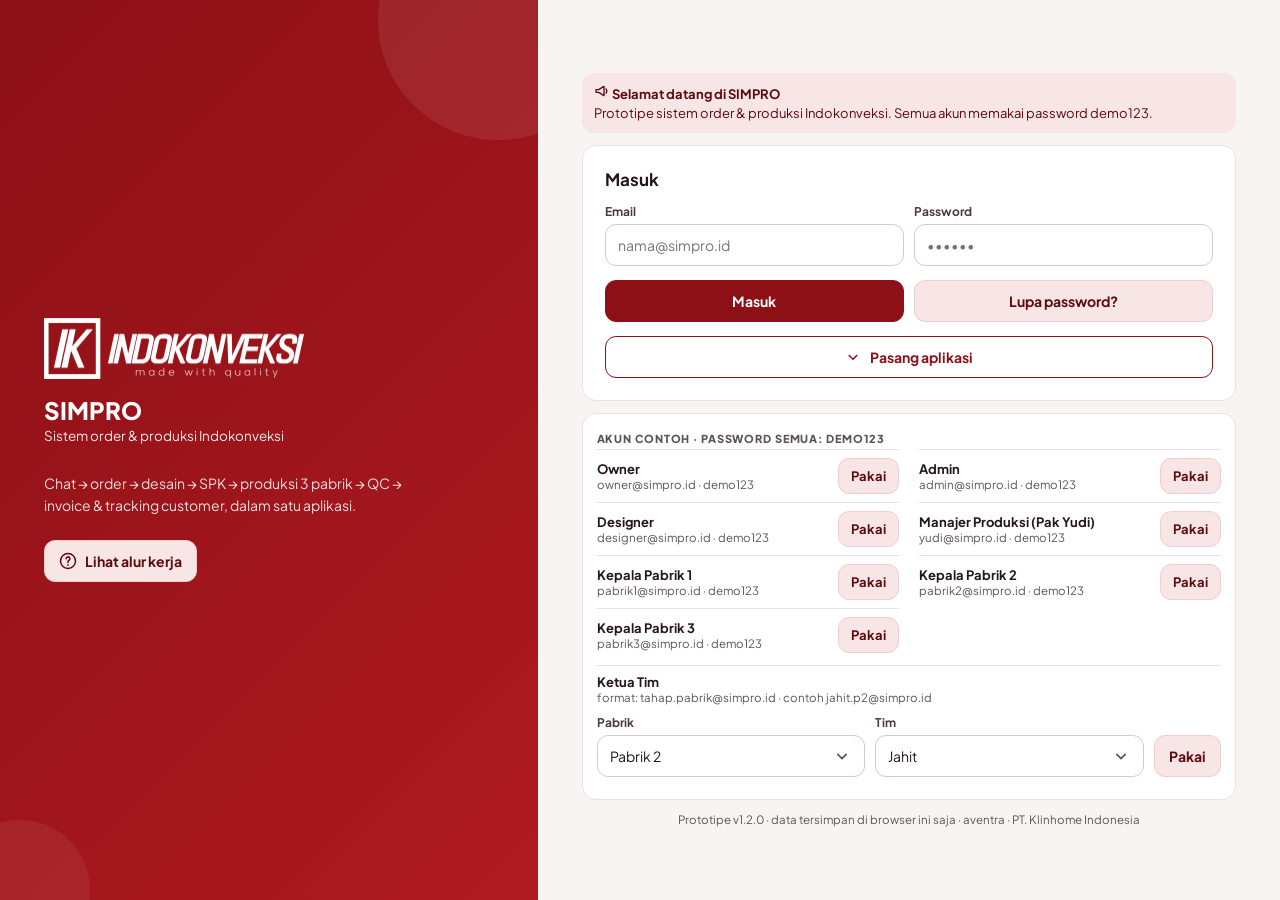
==== commit 1e1095ff: "Update index.html" ====
--- a/indokonveksi/index.html
+++ b/indokonveksi/index.html
@@ -395,6 +395,123 @@
 .tlegend{display:flex;flex-wrap:wrap;gap:6px;align-items:center;margin-top:8px;font-size:13px;line-height:24px}
 @media(max-width:699px){.tcard:not(.center){left:10px!important;right:10px!important;bottom:calc(12px + env(safe-area-inset-bottom));top:auto!important;width:auto!important}.tcard.topc{top:12px!important;bottom:auto}}
 ol.helpl li{margin-bottom:6px}
+
+/* ===== v1.4 — ukuran ringkas (mengikuti aplikasi Stok Gudang) ===== */
+body{font-size:14px}
+button,input,select,textarea{font-size:14px}
+.hd{padding:10px 14px 12px}
+.hd-t b{font-size:17px;line-height:22px}
+.hd-t span{font-size:12px}
+.ib{width:40px;height:40px}
+.hero{padding:0 16px 20px;border-radius:0 0 22px 22px}
+.hero small{font-size:12px}
+.hero .big{font-size:26px;line-height:32px}
+.hero .hrow{margin-top:10px;gap:8px}
+.hero .hrow div{padding:8px 10px;border-radius:12px}
+.hero .hrow b{font-size:15px}
+.hero .hrow span{font-size:11px}
+.mn{padding:12px 12px 92px;gap:10px}
+.hero+.mn{padding-top:16px}
+.card{padding:14px;gap:8px;border-radius:14px}
+.card.tight{padding:2px 14px}
+.sec{font-size:11px}
+.kv{font-size:13px;line-height:19px}
+.mut{font-size:12.5px}
+.small{font-size:11.5px}
+.li{padding:10px 0;gap:8px}
+.li .t b{font-size:13.5px}
+.li .t span{font-size:12px}
+.pill{font-size:11px;padding:2px 8px}
+.kpis{gap:8px}
+.stat{padding:11px 12px;border-radius:14px;gap:2px}
+.stat span{font-size:11.5px}
+.stat b{font-size:19px}
+.banner{padding:14px 16px;border-radius:16px}
+.banner small{font-size:12px}
+.banner .big{font-size:22px;line-height:28px}
+.btn{min-height:42px;font-size:14px;border-radius:11px;padding:0 14px}
+.btn.sm{min-height:36px;font-size:13px;padding:0 12px}
+.inp{min-height:42px;font-size:14px;border-radius:11px;padding:0 12px}
+textarea.inp{min-height:76px;padding:10px 12px}
+.fld{gap:5px}
+.fld label{font-size:12px}
+.chips{gap:6px}
+.chip{min-height:34px;font-size:12.5px;padding:0 12px}
+.tog{min-height:40px;font-size:13px}
+.chk{min-height:40px;font-size:14px}
+.chk input{width:19px;height:19px}
+.sizes .inp{min-height:40px}
+.tabs a{min-height:38px;font-size:13px}
+.tbl{font-size:13px}
+.tbl th{padding:9px 12px;font-size:11px}
+.tbl td{padding:10px 12px}
+.tbl-card>.card-h{padding:12px 14px}
+.tl-i{gap:12px;padding-bottom:12px}
+.tl-b b{font-size:14px}
+.ph{width:72px;height:58px}
+.tile{padding:8px 10px;border-radius:12px}
+.tile b{font-size:19px;line-height:23px}
+.tile span{font-size:11px}
+.lane{padding:10px;border-radius:14px}
+.lane h4{font-size:14px}
+.kc{padding:10px;font-size:12.5px}
+.bub{font-size:13.5px;line-height:19px;padding:8px 11px}
+.av{width:38px;height:38px;border-radius:19px}
+.bars{height:120px}
+.prev{height:200px}
+.ver{width:96px}.ver .th{height:70px}
+.fab{width:52px;height:52px;bottom:calc(76px + env(safe-area-inset-bottom))}
+.sh{padding:16px 14px calc(18px + env(safe-area-inset-bottom));gap:12px}
+.sh-h b{font-size:16px}
+.alert{font-size:13px;line-height:19px;padding:10px 12px}
+.toast{font-size:13px;padding:10px 16px;bottom:calc(80px + env(safe-area-inset-bottom))}
+.billbar{font-size:12px;padding:6px 14px}
+.bn{height:calc(58px + env(safe-area-inset-bottom))}
+.bn a,.bn button{font-size:10.5px;padding-top:6px;gap:2px}
+.bn .ic{width:44px;height:28px}
+.bn .mid::before{width:92px;height:34px;top:-13px;border-radius:46px 46px 0 0/34px 34px 0 0}
+.bn .mid .ic{width:48px;height:36px;margin-top:-15px;border-radius:18px}
+.lg-top{padding:32px 20px 64px}
+.lg-logo{width:190px}
+.acc{padding:8px 0}
+.acc .t b{font-size:13px}
+.acc .t span{font-size:11.5px}
+.trk-hero img{width:150px}
+.tcard{padding:14px;gap:6px}
+.tcard b#tourT{font-size:15px}
+.tbody{font-size:13px;line-height:19px}
+.heads .t{font-size:13px}
+.mtile{padding:12px 4px;font-size:11.5px}
+.themeopt{padding:10px}
+.themeopt .sw{width:36px;height:36px}
+@media(min-width:900px){
+  .side{width:228px;padding:18px 12px}
+  .side .brand img{width:150px}
+  .side .who{margin:8px 8px 12px;padding:8px 10px;font-size:11.5px}
+  .side .who b{font-size:13px}
+  .side a{min-height:36px!important;font-size:13px;gap:10px;padding:0 10px}
+  .sg-h{font-size:11px!important;padding:7px 9px!important}
+  .sfind{min-height:36px}
+  .sfind input{font-size:13px}
+  .hd,.hd.has-hero{padding:10px 24px}
+  .hd-t b{font-size:18px;line-height:24px}
+  .mn,.hero+.mn{padding:16px 24px 32px;gap:14px}
+  .kpis{grid-template-columns:repeat(auto-fit,minmax(160px,1fr));gap:12px}
+  .stat{padding:12px 14px}
+  .stat b{font-size:21px}
+  .cols{gap:16px}
+  .c-main,.c-side{gap:14px}
+  .tgrid,.lanes{gap:14px}
+  .tiles{gap:8px}
+  .prev{height:320px}
+  .lg-top{padding:48px 44px}
+  .lg-logo{width:260px}
+  .lg-body{padding:32px 44px}
+  .trk-hero{padding:24px 36px 30px}
+  .trk-hero img{width:180px}
+  .billbar{padding:6px 24px}
+}
+@media(min-width:1100px){.cols{grid-template-columns:minmax(0,1.75fr) minmax(300px,1fr)}}
 @media print{.noprint{display:none!important}body{background:#fff}.doc{padding:0}}
 </style>
 </head>
@@ -830,12 +947,12 @@
   const facts = DB.factories.map(f => [f.id, f.name]);
   return `<div class="login">
    <div class="lg-top"><img class="lg-logo" src="${LOGO}" alt="Indokonveksi — made with quality">
-     <div style="font-size:30px;line-height:36px;font-weight:800;margin-top:22px">SIMPRO</div>
-     <div style="font-size:15px;color:rgba(255,255,255,.9);margin-top:2px">Sistem order &amp; produksi konveksi</div>
+     <div style="font-size:24px;line-height:30px;font-weight:800;margin-top:16px">SIMPRO</div>
+     <div style="font-size:13.5px;color:rgba(255,255,255,.9);margin-top:2px">Sistem order &amp; produksi konveksi</div>
      <div class="only-d" style="margin-top:28px;font-size:14px;line-height:22px;color:rgba(255,255,255,.85);max-width:380px">Chat → order → desain → SPK → produksi 3 pabrik → QC → invoice &amp; tracking customer, dalam satu aplikasi.</div></div>
    <div class="lg-body">
     <form class="card" data-form="login" style="gap:14px;padding:22px">
-      <b style="font-size:20px">Masuk</b>
+      <b style="font-size:17px">Masuk</b>
       <div class="row" style="align-items:flex-start;flex-wrap:wrap">${fld('Email', 'email', '', { type: 'email', req: 1, ph: 'nama@simpro.id', attr: 'autocomplete="username"' })}${fld('Password', 'password', '', { type: 'password', req: 1, ph: '••••••', attr: 'autocomplete="current-password"' })}</div>
       <div id="lgErr" class="alert bad hidden" role="alert">Email atau password salah</div>
       <div class="btns"><button class="btn" type="submit">Masuk</button><button class="btn light" type="button" data-act="forgot">Lupa password?</button></div>
@@ -1200,7 +1317,7 @@
     ${fin ? `<div class="row"><img class="ph" src="${fin.src || photoPh('File')}" alt="Desain final" data-act="zoom"><span class="mut">Desain final v${fin.version} · ${esc(fin.name)}</span></div>` : ''}
     <a class="btn ghost sm" href="#/print/spk/${s.id}">${ic('print', 18)}Cetak SPK</a></div>
    ${s.status === 'diterima' || s.status === 'selesai' ? `<div class="card"><div class="sec">Progres produksi</div>${timeline(s, true)}</div>` : ''}`;
-  const side = `${seePrice ? `<div class="card" style="gap:10px"><div class="sec">Riwayat penawaran</div>${ng.map(n => { const mine = n.by === u.id; return `<div class="bub ${mine ? 'out' : 'in'}" style="width:88%"><b style="font-size:13px">${esc(U(n.by)?.name)} · ${{ usul: 'usulan', tawar: 'menawar', terima: 'menerima', tolak: 'menolak', setuju: 'menyetujui' }[n.action]}</b>\n<span style="font-size:19px;font-weight:800">${rp(n.price)}</span><span class="small"> /pcs</span>${n.msg ? '\n' + esc(n.msg) : ''}<small>${ft(n.at)}</small></div>`; }).join('')}</div>` : ''}${act}`;
+  const side = `${seePrice ? `<div class="card" style="gap:10px"><div class="sec">Riwayat penawaran</div>${ng.map(n => { const mine = n.by === u.id; return `<div class="bub ${mine ? 'out' : 'in'}" style="width:88%"><b style="font-size:13px">${esc(U(n.by)?.name)} · ${{ usul: 'usulan', tawar: 'menawar', terima: 'menerima', tolak: 'menolak', setuju: 'menyetujui' }[n.action]}</b>\n<span style="font-size:16px;font-weight:800">${rp(n.price)}</span><span class="small"> /pcs</span>${n.msg ? '\n' + esc(n.msg) : ''}<small>${ft(n.at)}</small></div>`; }).join('')}</div>` : ''}${act}`;
   return shell(s.no, `${F(s.factoryId).name} · dari ${esc(U(s.by)?.name)}`, cols(main, side || '<div class="card mut">Harga &amp; negosiasi hanya untuk Manajer dan Kepala Pabrik</div>'), { back: '#/spk' });
 }
 
@@ -1234,7 +1351,7 @@
     const btn = s.status === 'menunggu' ? `<button type="button" class="btn" data-act="stStart" data-id="${s.id}">Mulai</button>`
       : s.status === 'rework' && !s.startedAt2 ? `<button type="button" class="btn" data-act="stStart" data-id="${s.id}">Mulai rework</button>`
       : `<button type="button" class="btn ok" data-act="${team.stage === 'qc' ? 'qcForm' : 'stFinish'}" data-id="${s.id}">${ic('task', 18)}${team.stage === 'qc' ? 'Isi hasil QC' : 'Selesai'}</button>`;
-    return `<div class="card"><div class="card-h"><b style="font-size:16px">${o.no}</b><span class="pills">${pill(STG_ST, s.status)}${w ? `<span class="pill ${w[1]}">${w[0]}</span>` : ''}</span></div>
+    return `<div class="card"><div class="card-h"><b style="font-size:14.5px">${o.no}</b><span class="pills">${pill(STG_ST, s.status)}${w ? `<span class="pill ${w[1]}">${w[0]}</span>` : ''}</span></div>
       <span class="mut">${esc(itemsTxt(o))} · <b style="color:var(--ink)">${qty} pcs</b> · deadline SPK ${fd(sp.deadline)}</span>
       ${s.status === 'rework' ? `<div class="alert bad">Rework dari QC: ${esc(s.reworkReason || '-')}</div>` : ''}
       ${s.status === 'dikerjakan' || s.startedAt2 ? kv('Mulai', ft(s.startedAt2 || s.startedAt)) : ''}
@@ -1389,7 +1506,7 @@
   const waText = encodeURIComponent(`Halo admin, saya mau tanya pesanan ${o.no}`);
   return `<div class="trk-hero"><img src="${LOGO}" alt="Indokonveksi — made with quality">
     <div style="margin-top:20px;font-size:13px;color:rgba(255,255,255,.88)">Pesanan Anda sedang di</div>
-    <div style="font-size:30px;line-height:36px;font-weight:800">${where}</div>
+    <div style="font-size:23px;line-height:29px;font-weight:800">${where}</div>
     <div style="font-size:14px;color:rgba(255,255,255,.9);margin-top:4px">${o.no} · ${esc(itemsTxt(o))} · ${qtyOrder(o)} pcs · perkiraan selesai ${fd(o.deadline)}</div></div>
    <main class="mn trk-main">${cols(`<div class="card"><div class="sec">Perjalanan pesanan</div>${s ? timeline(s, true, true) : '<span class="mut">Linimasa produksi muncul setelah pesanan masuk pabrik.</span>'}</div>`,
     `${inv ? `<div class="card"><div class="sec">Tagihan ${inv.no}</div>${kv('Total', rp(inv.total))}${kv('Sudah dibayar', `<span style="color:var(--ok)">${rp(inv.paid)}</span>`)}${kv('Sisa', `<b style="color:var(--warn)">${rp(inv.balance)}</b>`)}${kv('Status', pill(INV_ST, inv.status))}</div>` : ''}
@@ -1780,14 +1897,14 @@
   const anns = DB.announcements.filter(a => a.active && a.login);
   return `<div class="login">
    <div class="lg-top"><img class="lg-logo" src="${LOGO}" alt="Indokonveksi — made with quality">
-     <div style="font-size:30px;line-height:36px;font-weight:800;margin-top:22px">SIMPRO</div>
-     <div style="font-size:15px;color:rgba(255,255,255,.9);margin-top:2px">Sistem order &amp; produksi ${esc(DB.settings.bizName)}</div>
+     <div style="font-size:24px;line-height:30px;font-weight:800;margin-top:16px">SIMPRO</div>
+     <div style="font-size:13.5px;color:rgba(255,255,255,.9);margin-top:2px">Sistem order &amp; produksi ${esc(DB.settings.bizName)}</div>
      <div class="only-d" style="margin-top:28px;font-size:14px;line-height:22px;color:rgba(255,255,255,.85);max-width:380px">Chat → order → desain → SPK → produksi 3 pabrik → QC → invoice &amp; tracking customer, dalam satu aplikasi.</div>
      <a class="btn light auto only-d" style="margin-top:24px;align-self:flex-start" href="alur-kerja.html">${ic('help', 18)}Lihat alur kerja</a></div>
    <div class="lg-body">
     ${anns.map(a => `<div class="alert info">${ic('mega', 16)} <b>${esc(a.title)}</b><br>${esc(a.body)}</div>`).join('')}
     <form class="card" data-form="login" style="gap:14px;padding:22px">
-      <b style="font-size:20px">Masuk</b>
+      <b style="font-size:17px">Masuk</b>
       <div class="row" style="align-items:flex-start;flex-wrap:wrap">${fld('Email', 'email', '', { type: 'email', req: 1, ph: 'nama@simpro.id', attr: 'autocomplete="username"' })}${fld('Password', 'password', '', { type: 'password', req: 1, ph: '••••••', attr: 'autocomplete="current-password"' })}</div>
       <div id="lgErr" class="alert bad hidden" role="alert">Email atau password salah</div>
       <div class="btns"><button class="btn" type="submit">Masuk</button><button class="btn light" type="button" data-act="forgot">Lupa password?</button></div>
@@ -1992,7 +2109,7 @@
   const all = [...keys, ...extra.filter(k => !keys.includes(k))];
   return shell('Panduan aplikasi', `${ROLES[u.role]} · v${APP_VERSION}`, cols(
     `<div class="card">${all.map((k, i) => `<details class="acc-d" ${i === 0 ? 'open' : ''}><summary>${HELP[k][0]}</summary><ul>${HELP[k][1].map(t => `<li>${esc(t)}</li>`).join('')}</ul></details>`).join('')}</div>`,
-    `<div class="banner"><small>Alur kerja lengkap</small><div class="big" style="font-size:22px;line-height:28px">Chat sampai barang dikirim</div><small>Diagram per jabatan, siklus status, dan tips harian</small><a class="btn light auto" style="margin-top:12px;align-self:flex-start" href="alur-kerja.html">Buka alur kerja</a></div>
+    `<div class="banner"><small>Alur kerja lengkap</small><div class="big" style="font-size:18px;line-height:24px">Chat sampai barang dikirim</div><small>Diagram per jabatan, siklus status, dan tips harian</small><a class="btn light auto" style="margin-top:12px;align-self:flex-start" href="alur-kerja.html">Buka alur kerja</a></div>
      <div class="card"><b>Tips</b><ul class="mut" style="margin:0;padding-left:18px;line-height:22px"><li>Tombol <b>?</b> di setiap halaman membuka panduan singkat halaman itu.</li><li>Di laptop, tekan <b>/</b> untuk mencari menu.</li><li>Atur menu bawah sendiri lewat <b>Lainnya › Atur</b> (maksimal 5).</li><li>Tombol salin ada di samping setiap nomor order, SPK, dan invoice.</li></ul></div>`));
 };
 
@@ -2074,7 +2191,7 @@
   sendLogin: el => { const x = U(el.dataset.id); open('https://wa.me/?text=' + encodeURIComponent(`Akun SIMPRO ${DB.settings.bizName}\nAlamat: ${location.href.split('#')[0]}\nEmail: ${x.email}\nPassword: ${x.pass || PASS}\nJabatan: ${ROLES[x.role]}\nSegera ganti password di Akun saya.`), '_blank'); },
   annTog: el => { const a = DB.announcements.find(x => x.id === el.dataset.id); a[el.dataset.k] = !a[el.dataset.k]; save(); render(); },
   annDel: el => { DB.announcements = DB.announcements.filter(x => x.id !== el.dataset.id); save(); render(); toast('Pengumuman dihapus'); },
-  modBuy: el => { const k = el.dataset.k, m = MODULES[k]; sheet(shHead('Buka ' + m.n) + `<div class="banner"><small>${m.n}</small><div class="big" style="font-size:24px">${m.p}</div><small>Aktif 30 hari setelah lunas</small></div><span class="mut">${m.d}</span><div class="sec">Metode bayar (Mayar)</div><div class="row">${['QRIS', 'Transfer bank', 'E-wallet'].map((t, i) => `<label class="tog"><input type="radio" name="pm" ${i === 0 ? 'checked' : ''}>${t}</label>`).join('')}</div><button type="button" class="btn ok" data-act="modPaid" data-k="${k}">Simulasikan pembayaran lunas</button><span class="small">Di aplikasi asli tombol ini membuka halaman pembayaran Mayar.</span>`); },
+  modBuy: el => { const k = el.dataset.k, m = MODULES[k]; sheet(shHead('Buka ' + m.n) + `<div class="banner"><small>${m.n}</small><div class="big" style="font-size:19px">${m.p}</div><small>Aktif 30 hari setelah lunas</small></div><span class="mut">${m.d}</span><div class="sec">Metode bayar (Mayar)</div><div class="row">${['QRIS', 'Transfer bank', 'E-wallet'].map((t, i) => `<label class="tog"><input type="radio" name="pm" ${i === 0 ? 'checked' : ''}>${t}</label>`).join('')}</div><button type="button" class="btn ok" data-act="modPaid" data-k="${k}">Simulasikan pembayaran lunas</button><span class="small">Di aplikasi asli tombol ini membuka halaman pembayaran Mayar.</span>`); },
   modPaid: el => { const k = el.dataset.k; DB.modules[k] = { active: true, until: addDays(today(), 30), stop: false }; log('modul', k, `Menu tambahan ${MODULES[k].n} dibuka`); save(); closeSheet(); go(MODULES[k].page || '#/modul'); toast(`${MODULES[k].n} aktif`); },
   modStop: el => { const st = DB.modules[el.dataset.k]; st.stop = !st.stop; save(); render(); toast(st.stop ? 'Tidak lanjut: tetap aktif sampai masa berlaku habis' : 'Perpanjangan dilanjutkan'); },
   billPay: () => sheet(shHead('Bayar tagihan ' + DB.bill.no) + `<span class="mut">Di aplikasi asli: membuka halaman Mayar (QRIS / transfer / e-wallet), status berubah Lunas otomatis.</span><button type="button" class="btn ok" data-act="billPaid">Simulasikan lunas</button>`),
@@ -2365,7 +2482,7 @@
   return shell('Panduan aplikasi', `${ROLES[u.role]} · ${keys.length} panduan · v${APP_VERSION}`, cols(
     `<div class="card">${keys.map((k, i) => `<details class="acc-d" ${i === 0 ? 'open' : ''}><summary>${TOUR_TITLE[k]} ${seen[k] ? '<span class="pill ok" style="margin-left:auto;margin-right:8px">Sudah</span>' : ''}</summary><ol class="helpl">${tourSteps(k, u).map(s => `<li><b>${s.t}</b> — ${s.d}</li>`).join('')}</ol><button type="button" class="btn light sm auto" style="margin-top:10px" data-act="tourPlay" data-k="${k}">${ic('help', 16)}Putar panduan ini</button></details>`).join('')}</div>`,
     `<div class="card"><b>Panduan jalan otomatis</b><span class="mut">Setiap menu memutar panduannya sekali saat pertama dibuka.</span><label class="chk"><input type="checkbox" data-change="tourAuto" ${u.tourOff ? '' : 'checked'}>Jalankan otomatis</label><button type="button" class="btn" data-act="tourReset">${ic('help', 18)}Putar ulang dari awal</button></div>
-     <div class="banner"><small>Alur kerja lengkap</small><div class="big" style="font-size:22px;line-height:28px">Chat sampai barang dikirim</div><small>Diagram per jabatan, siklus status, dan tips harian</small><a class="btn light auto" style="margin-top:12px;align-self:flex-start" href="alur-kerja.html">Buka alur kerja</a></div>
+     <div class="banner"><small>Alur kerja lengkap</small><div class="big" style="font-size:18px;line-height:24px">Chat sampai barang dikirim</div><small>Diagram per jabatan, siklus status, dan tips harian</small><a class="btn light auto" style="margin-top:12px;align-self:flex-start" href="alur-kerja.html">Buka alur kerja</a></div>
      <div class="card"><b>Arti warna status</b>${STATUS_LEGEND}</div>
      <div class="card"><b>Tips</b><ul class="mut" style="margin:0;padding-left:18px;line-height:22px"><li>Tombol <b>?</b> di setiap halaman membuka panduan halaman itu.</li><li>Di laptop, tekan <b>/</b> untuk mencari menu; panah kiri/kanan untuk pindah langkah panduan.</li><li>Atur menu bawah sendiri lewat <b>Lainnya › Atur</b>.</li></ul></div>`));
 };
